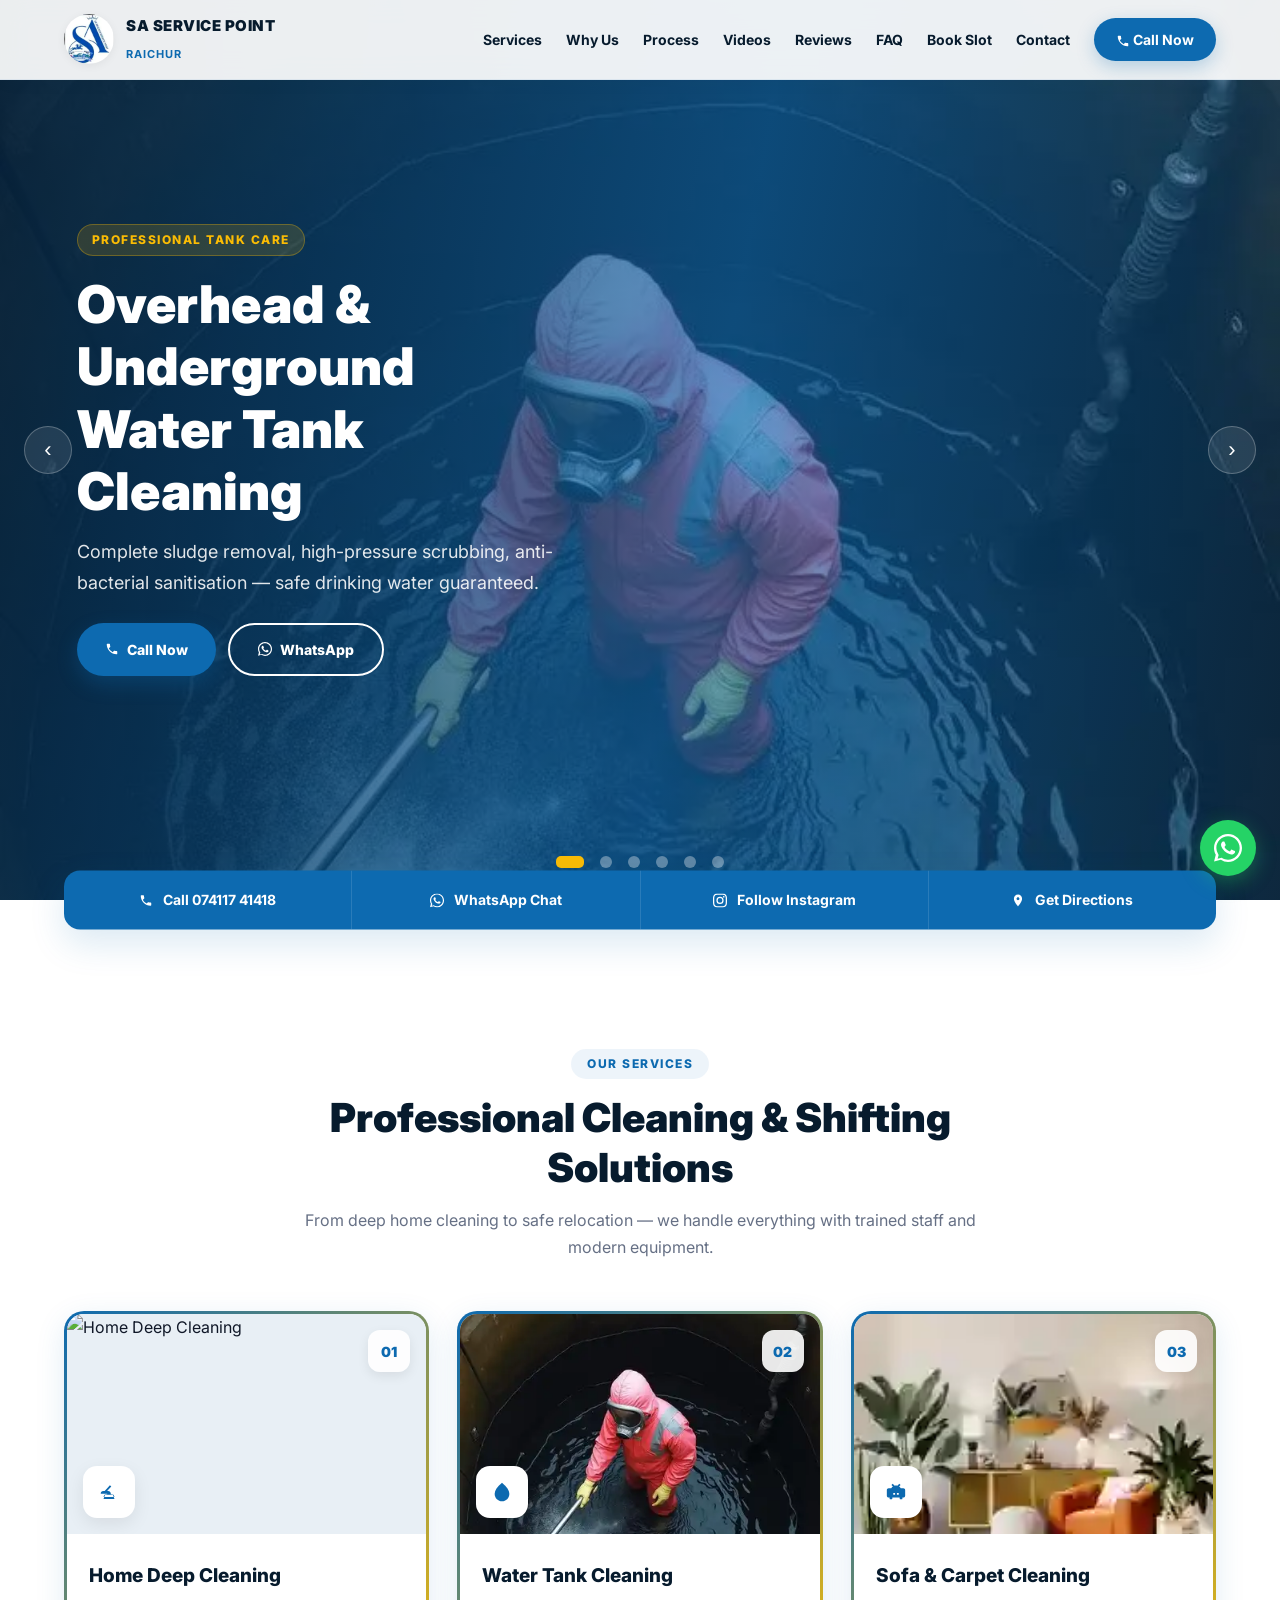
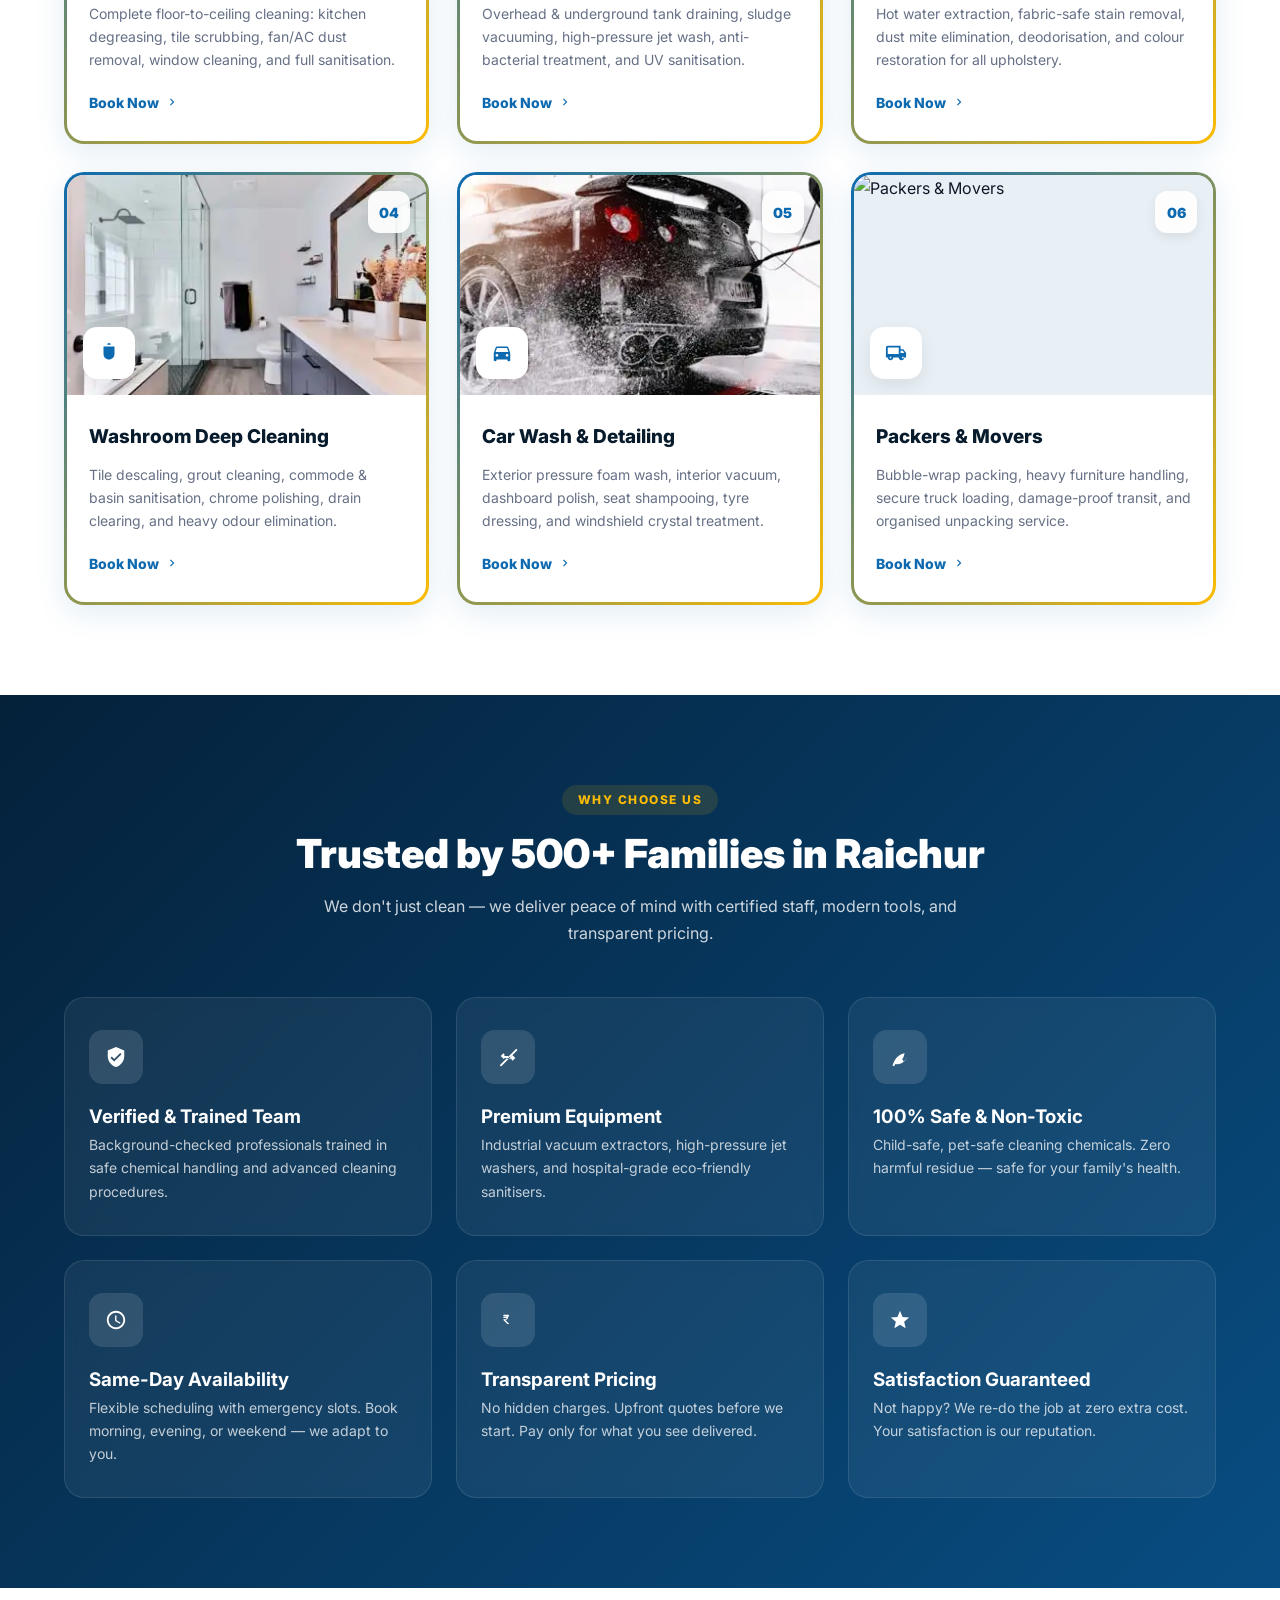
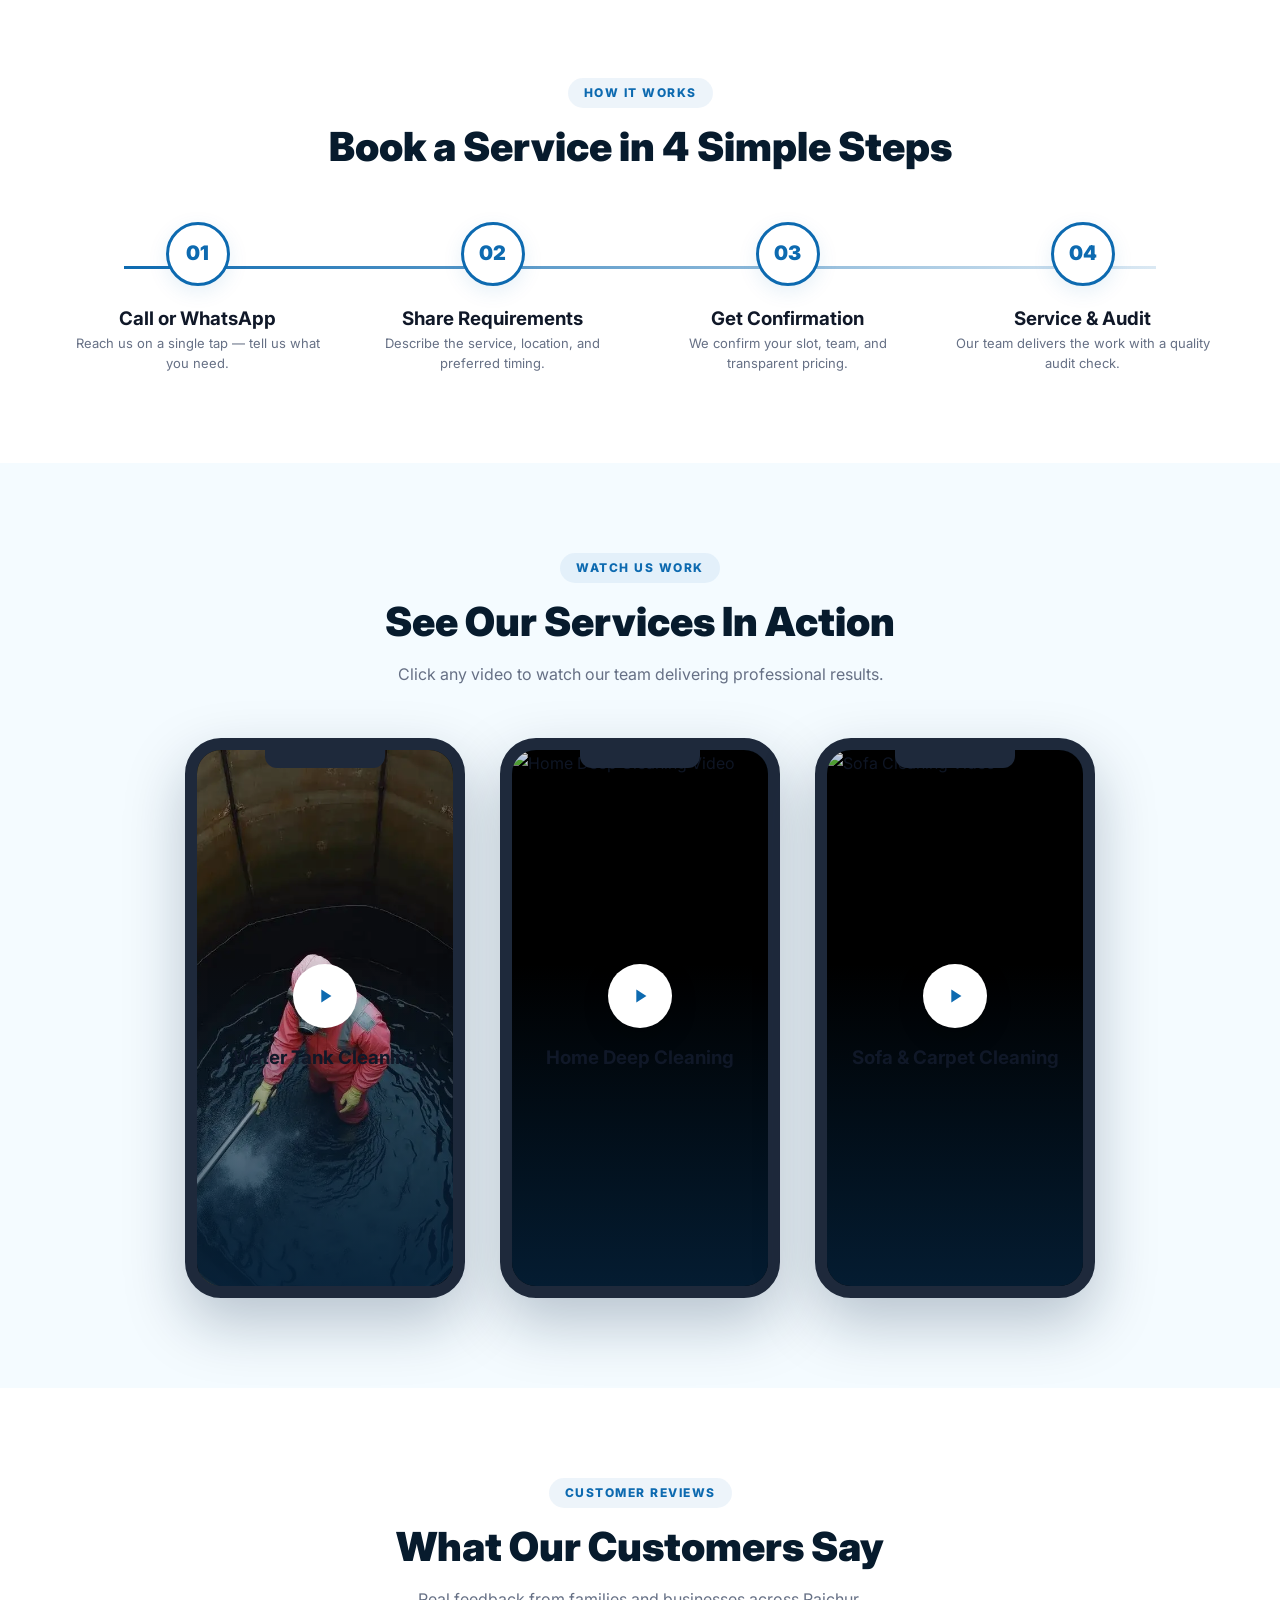
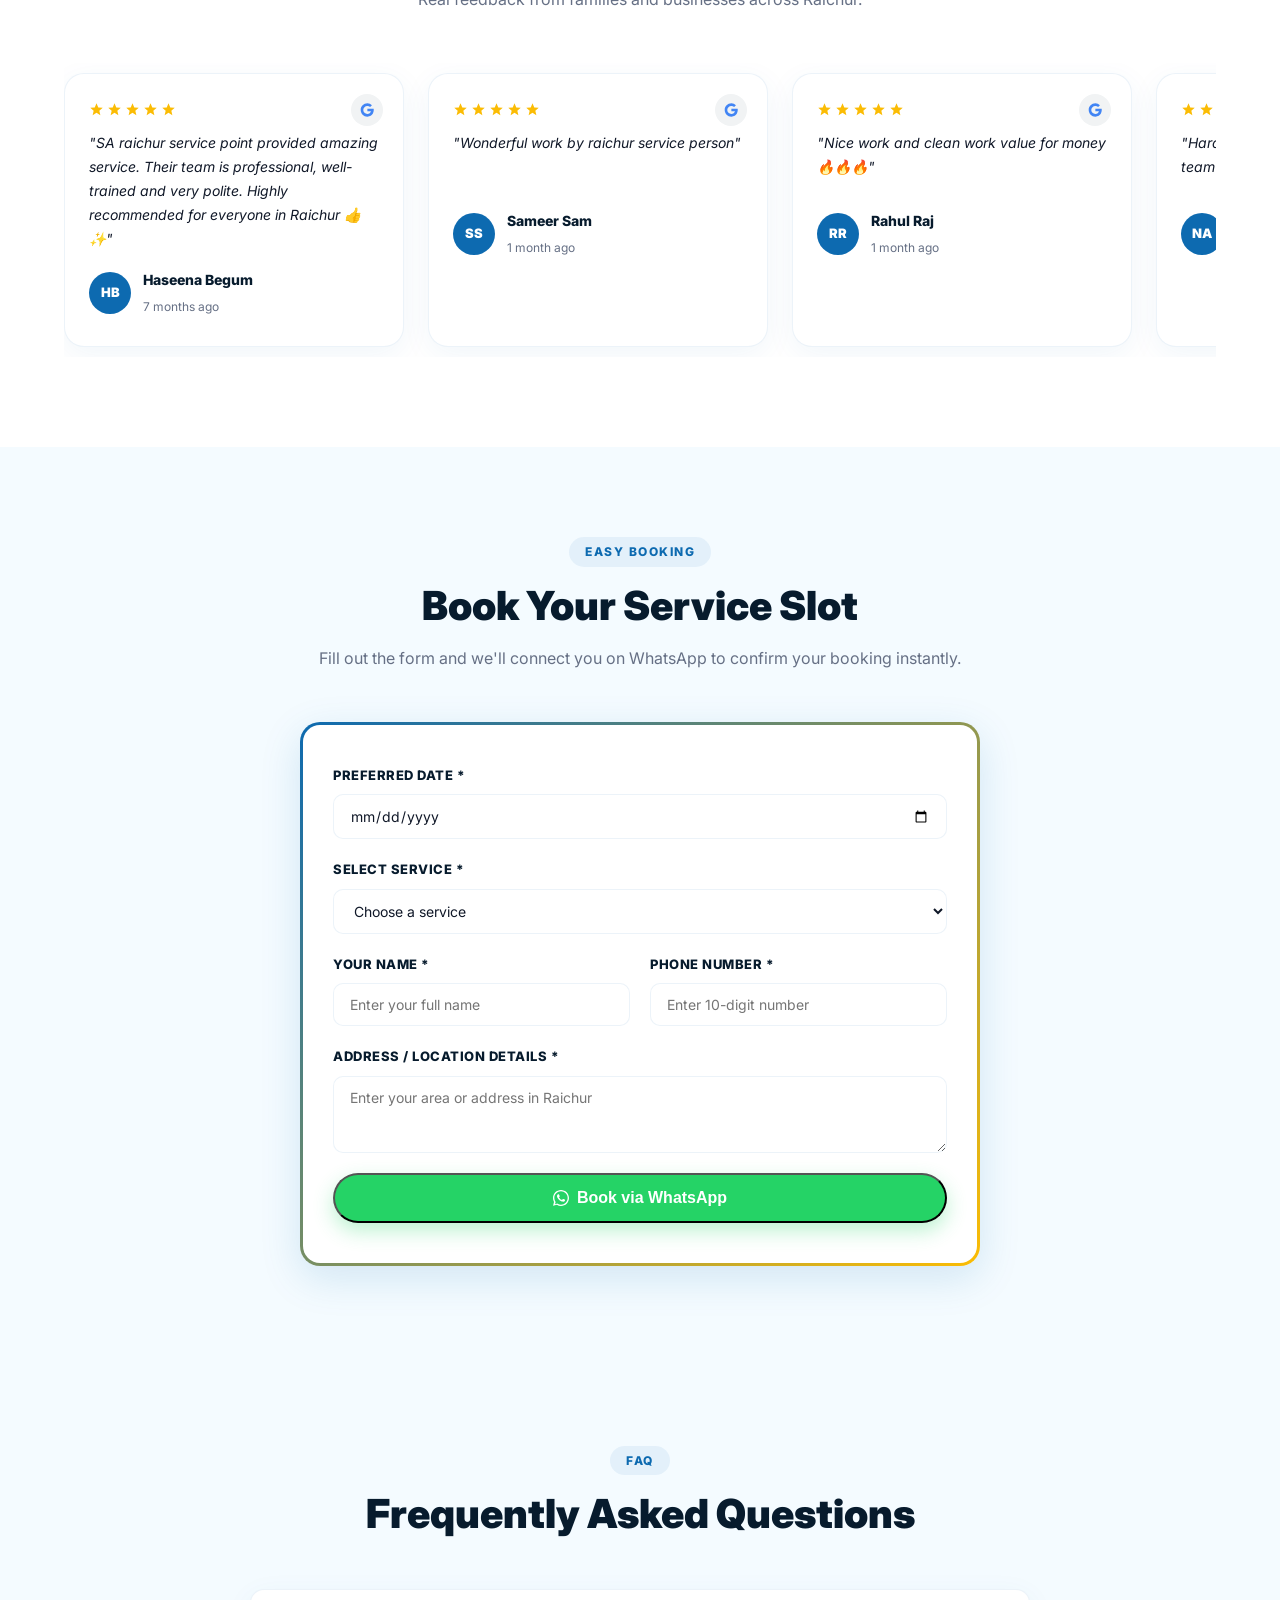
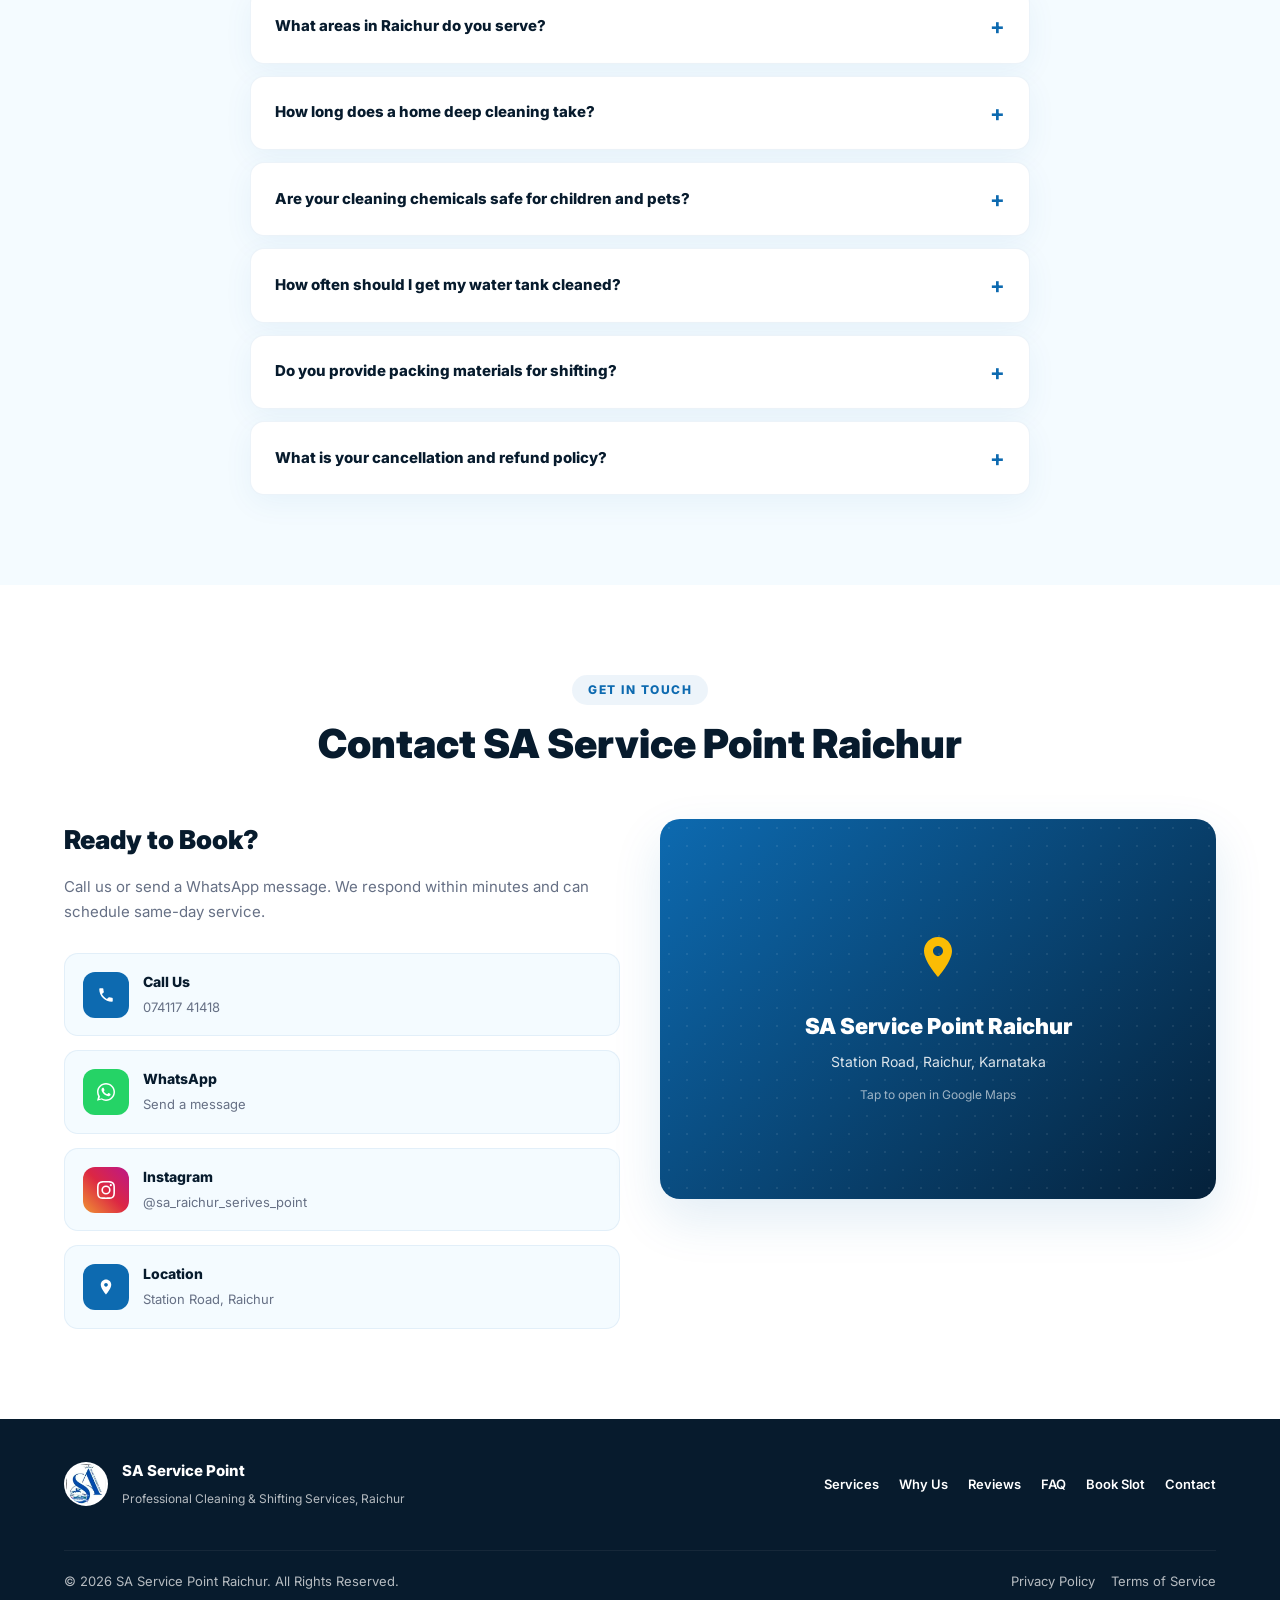
==== index.html @ 43534d82 "Loader: remove pulse animation, logo is now static dead-center with zero movement" ====
<!doctype html>
<html lang="en">
  <head>
    <meta charset="UTF-8" />
    <meta name="viewport" content="width=device-width, initial-scale=1.0" />
    <title>SA Service Point Raichur | Professional Cleaning & Home Services</title>
    <meta name="description" content="SA Service Point provides professional home deep cleaning, water tank cleaning, sofa and carpet cleaning, washroom cleaning, car wash, and shifting services in Raichur." />
    <meta name="keywords" content="SA Service Point Raichur, cleaning services Raichur, home deep cleaning, water tank cleaning, sofa cleaning, washroom cleaning, packers movers Raichur" />
    <meta name="theme-color" content="#0b2a55" />
    <meta property="og:title" content="SA Service Point Raichur" />
    <meta property="og:description" content="One call, every solution. Professional cleaning, care, comfort, and shifting services in Raichur." />
    <meta property="og:type" content="website" />

    <link rel="preload" href="logo.webp" as="image" fetchpriority="high">
    <link rel="preload" href="overhead-tank.webp" as="image" fetchpriority="high">
    <link rel="preload" href="https://images.unsplash.com/photo-1581578731548-c64695cc6952?auto=format&fit=crop&w=600&q=30" as="image" fetchpriority="high">
    <link rel="preload" href="https://images.unsplash.com/photo-1581578731548-c64695cc6952?auto=format&fit=crop&w=450&q=35" as="image" fetchpriority="high">
    <link rel="preload" href="https://images.unsplash.com/photo-1600518464441-9154a4dea21b?auto=format&fit=crop&w=426&q=35" as="image" fetchpriority="high">

    <!-- Fonts (Asynchronously Loaded, Font Awesome replaced with inline SVGs) -->
    <link rel="preconnect" href="https://fonts.googleapis.com">
    <link rel="preconnect" href="https://fonts.gstatic.com" crossorigin>
    <link rel="stylesheet" href="https://fonts.googleapis.com/css2?family=Inter:wght@400;500;600;700;800;900&display=optional" media="print" onload="this.media='all'">
    <noscript><link rel="stylesheet" href="https://fonts.googleapis.com/css2?family=Inter:wght@400;500;600;700;800;900&display=optional"></noscript>
    <!-- Inline SVG icon helper styles -->
    <style>.svg-icon{display:inline-block;vertical-align:middle;width:1em;height:1em;fill:currentColor;flex-shrink:0}</style>

    <!-- Critical CSS (Inlined to prevent Render-Blocking) -->
    <style>
      :root{--primary:#0d6ab0;--primary-dark:#084d82;--accent:#fbbc04;--navy:#05213a;--slate:#071b2d;--text:#101828;--muted:#667085;--light:#f4fbff;--white:#fff;--border:rgba(13,106,176,.08);--shadow:0 8px 30px rgba(13,106,176,.06);--radius:20px;--ease:background-color .25s ease,opacity .25s ease,transform .25s ease}
      *{box-sizing:border-box;margin:0;padding:0}
      html{scroll-behavior:smooth;overflow-x:hidden}
      body{font-family:'Inter',system-ui,sans-serif;color:var(--text);background:var(--white);line-height:1.65}
      .loader{position:fixed;inset:0;z-index:9999;display:flex;align-items:center;justify-content:center;background:var(--navy);transition:opacity .4s ease;pointer-events:auto;contain:layout size style}
      .loader.hide{opacity:0;pointer-events:none}
      .loader-inner{text-align:center;width:240px;height:190px;contain:layout style}
      .loader-logo{width:110px;height:110px;border-radius:50%;object-fit:cover;margin:0 auto 20px;background:var(--white);padding:6px;box-shadow:0 0 50px rgba(13,106,176,.5)}
      .loader-bar{width:100%;height:4px;background:rgba(255,255,255,.12);border-radius:10px;overflow:hidden;margin-bottom:16px}
      .loader-fill{height:100%;width:100%;background:linear-gradient(90deg,var(--accent),#ffd740);border-radius:inherit;transform-origin:center;transform:scaleX(0);animation:fillBar 2.5s cubic-bezier(.1,.9,.21,1) .1s forwards}
      .loader-text{color:var(--white);font-size:12px;font-weight:800;letter-spacing:3px;text-transform:uppercase;opacity:0.85;margin-bottom:16px}
      @keyframes fillBar{to{transform:scaleX(1)}}
      .header{position:fixed;top:0;left:0;right:0;z-index:1000;display:flex;align-items:center;justify-content:space-between;height:80px;padding:0 clamp(20px,5vw,80px);background:rgba(255,255,255,.92);backdrop-filter:blur(14px);border-bottom:1px solid var(--border)}
      .hero{position:relative;height:100vh;min-height:550px;overflow:hidden;background:var(--navy);contain:layout size style}
      .hero-slides{position:relative;width:100%;height:100%;contain:layout size style}
      .slide{position:absolute;inset:0;width:100%;height:100%;background-size:cover;background-position:center;display:flex;align-items:center;contain:layout size style}
      .quick-bar{display:flex;background:var(--primary);margin:0 clamp(20px,5vw,80px);border-radius:16px;overflow:hidden;box-shadow:0 14px 35px rgba(13,106,176,.15);transform:translateY(-50%);position:relative;z-index:10}
      @media(max-width:900px){
        .hero{height:80vh;min-height:450px}
        .quick-bar{display:grid;grid-template-columns:1fr 1fr;transform:none;margin:0 16px 20px;border-radius:14px;gap:1px;background:rgba(255,255,255,.15)}
      }
    </style>

    <link rel="preload" href="styles.css" as="style">
    <link rel="stylesheet" href="styles.css" media="print" onload="this.media='all'">
    <noscript><link rel="stylesheet" href="styles.css"></noscript>

    <script type="application/ld+json">
      {
        "@context": "https://schema.org",
        "@type": "LocalBusiness",
        "name": "SA Service Point",
        "description": "Professional cleaning and home services in Raichur.",
        "telephone": "+917411741418",
        "areaServed": "Raichur",
        "sameAs": ["https://www.instagram.com/sa_raichur_serives_point"]
      }
    </script>
  </head>
  <body>

    <!-- Loader -->
    <div class="loader" id="loader">
      <div class="loader-inner">
        <img src="logo.webp" alt="SA Service Point" class="loader-logo" width="100" height="100">
        <div class="loader-bar"><div class="loader-fill"></div></div>
        <p class="loader-text">SA SERVICE POINT</p>
      </div>
      <script>
        setTimeout(function() {
          var loader = document.getElementById("loader");
          if (loader && !loader.classList.contains("hide")) {
            loader.classList.add("hide");
            loader.addEventListener("transitionend", function() {
              loader.style.display = "none";
            }, { once: true });
          }
        }, 2500);
      </script>
    </div>

    <!-- Header -->
    <header class="header" id="top">
      <a class="brand" href="#top">
        <img src="logo.webp" alt="SA Service Point Logo" class="brand-logo" width="50" height="50">
        <div class="brand-text">
          <strong>SA SERVICE POINT</strong>
          <small>Raichur</small>
        </div>
      </a>
      <button class="hamburger" id="menuBtn" aria-label="Menu">
        <span></span><span></span><span></span>
      </button>
      <nav class="nav" id="nav">
        <a href="#services">Services</a>
        <a href="#why-us">Why Us</a>
        <a href="#process">Process</a>
        <a href="#videos">Videos</a>
        <a href="#testimonials">Reviews</a>
        <a href="#faq">FAQ</a>
        <a href="#booking">Book Slot</a>
        <a href="#contact">Contact</a>
        <a href="tel:+917411741418" class="nav-cta"><svg class="svg-icon" viewBox="0 0 24 24"><path d="M6.6 10.8c1.4 2.8 3.8 5.1 6.6 6.6l2.2-2.2c.3-.3.7-.4 1-.2 1.1.4 2.3.6 3.6.6.6 0 1 .4 1 1V20c0 .6-.4 1-1 1-9.4 0-17-7.6-17-17 0-.6.4-1 1-1h3.5c.6 0 1 .4 1 1 0 1.3.2 2.5.6 3.6.1.3 0 .7-.2 1L6.6 10.8z"/></svg> Call Now</a>
      </nav>
    </header>

    <main>

      <!-- Hero Carousel -->
      <section class="hero" id="home">
        <div class="hero-slides">
          <div class="slide active" style="background-image:url('overhead-tank.webp')" fetchpriority="high">
            <div class="slide-overlay"></div>
            <div class="slide-content">
              <span class="slide-tag">Professional Tank Care</span>
              <h1>Overhead & Underground Water Tank Cleaning</h1>
              <p>Complete sludge removal, high-pressure scrubbing, anti-bacterial sanitisation — safe drinking water guaranteed.</p>
              <div class="slide-btns">
                <a href="tel:+917411741418" class="btn btn-primary"><svg class="svg-icon" viewBox="0 0 24 24"><path d="M6.6 10.8c1.4 2.8 3.8 5.1 6.6 6.6l2.2-2.2c.3-.3.7-.4 1-.2 1.1.4 2.3.6 3.6.6.6 0 1 .4 1 1V20c0 .6-.4 1-1 1-9.4 0-17-7.6-17-17 0-.6.4-1 1-1h3.5c.6 0 1 .4 1 1 0 1.3.2 2.5.6 3.6.1.3 0 .7-.2 1L6.6 10.8z"/></svg> Call Now</a>
                <a href="https://wa.me/917411741418" class="btn btn-outline" target="_blank"><svg class="svg-icon" viewBox="0 0 24 24"><path d="M17.472 14.382c-.297-.149-1.758-.867-2.03-.967-.273-.099-.471-.148-.67.15-.197.297-.767.966-.94 1.164-.173.199-.347.223-.644.075-.297-.15-1.255-.463-2.39-1.475-.883-.788-1.48-1.761-1.653-2.059-.173-.297-.018-.458.13-.606.134-.133.298-.347.446-.52.149-.174.198-.298.298-.497.099-.198.05-.371-.025-.52-.075-.149-.669-1.612-.916-2.207-.242-.579-.487-.5-.669-.51-.173-.008-.371-.01-.57-.01-.198 0-.52.074-.792.372-.272.297-1.04 1.016-1.04 2.479 0 1.462 1.065 2.875 1.213 3.074.149.198 2.096 3.2 5.077 4.487.709.306 1.262.489 1.694.625.712.227 1.36.195 1.871.118.571-.085 1.758-.719 2.006-1.413.248-.694.248-1.289.173-1.413-.074-.124-.272-.198-.57-.347z"/><path d="M12 0C5.373 0 0 5.373 0 12c0 2.123.554 4.118 1.528 5.845L.057 23.5l5.808-1.449A11.953 11.953 0 0012 24c6.627 0 12-5.373 12-12S18.627 0 12 0zm0 22c-1.854 0-3.594-.5-5.09-1.374l-.364-.217-3.448.86.875-3.36-.237-.386A9.953 9.953 0 012 12C2 6.477 6.477 2 12 2s10 4.477 10 10-4.477 10-10 10z"/></svg> WhatsApp</a>
              </div>
            </div>
          </div>
          <div class="slide" style="background-image:url('https://images.unsplash.com/photo-1581578731548-c64695cc6952?auto=format&fit=crop&w=600&q=30')">
            <div class="slide-overlay"></div>
            <div class="slide-content">
              <span class="slide-tag">Spotless Living</span>
              <h1>Complete Home Deep Cleaning Service</h1>
              <p>Kitchen, bathroom, bedroom — every corner scrubbed, sanitised and refreshed by trained professionals.</p>
              <div class="slide-btns">
                <a href="tel:+917411741418" class="btn btn-primary"><svg class="svg-icon" viewBox="0 0 24 24"><path d="M6.6 10.8c1.4 2.8 3.8 5.1 6.6 6.6l2.2-2.2c.3-.3.7-.4 1-.2 1.1.4 2.3.6 3.6.6.6 0 1 .4 1 1V20c0 .6-.4 1-1 1-9.4 0-17-7.6-17-17 0-.6.4-1 1-1h3.5c.6 0 1 .4 1 1 0 1.3.2 2.5.6 3.6.1.3 0 .7-.2 1L6.6 10.8z"/></svg> Call Now</a>
                <a href="#services" class="btn btn-outline">View Services</a>
              </div>
            </div>
          </div>
          <div class="slide" style="background-image:url('https://images.unsplash.com/photo-1618220179428-22790b461013?auto=format&fit=crop&w=600&q=30')">
            <div class="slide-overlay"></div>
            <div class="slide-content">
              <span class="slide-tag">Fabric Restoration</span>
              <h1>Sofa, Carpet & Upholstery Cleaning</h1>
              <p>Advanced vacuum extraction removes stains, dust mites and allergens — restore freshness to your furniture.</p>
              <div class="slide-btns">
                <a href="tel:+917411741418" class="btn btn-primary"><svg class="svg-icon" viewBox="0 0 24 24"><path d="M6.6 10.8c1.4 2.8 3.8 5.1 6.6 6.6l2.2-2.2c.3-.3.7-.4 1-.2 1.1.4 2.3.6 3.6.6.6 0 1 .4 1 1V20c0 .6-.4 1-1 1-9.4 0-17-7.6-17-17 0-.6.4-1 1-1h3.5c.6 0 1 .4 1 1 0 1.3.2 2.5.6 3.6.1.3 0 .7-.2 1L6.6 10.8z"/></svg> Call Now</a>
                <a href="#services" class="btn btn-outline">Our Services</a>
              </div>
            </div>
          </div>
          <div class="slide" style="background-image:url('https://images.unsplash.com/photo-1600518464441-9154a4dea21b?auto=format&fit=crop&w=600&q=30')">
            <div class="slide-overlay"></div>
            <div class="slide-content">
              <span class="slide-tag">Hassle-Free Relocation</span>
              <h1>Packers & Movers — Safe Home Shifting</h1>
              <p>Professional packing, secure loading, careful transport and organised unpacking at your new address.</p>
              <div class="slide-btns">
                <a href="tel:+917411741418" class="btn btn-primary"><svg class="svg-icon" viewBox="0 0 24 24"><path d="M6.6 10.8c1.4 2.8 3.8 5.1 6.6 6.6l2.2-2.2c.3-.3.7-.4 1-.2 1.1.4 2.3.6 3.6.6.6 0 1 .4 1 1V20c0 .6-.4 1-1 1-9.4 0-17-7.6-17-17 0-.6.4-1 1-1h3.5c.6 0 1 .4 1 1 0 1.3.2 2.5.6 3.6.1.3 0 .7-.2 1L6.6 10.8z"/></svg> Get Quote</a>
                <a href="https://wa.me/917411741418" class="btn btn-outline" target="_blank"><svg class="svg-icon" viewBox="0 0 24 24"><path d="M17.472 14.382c-.297-.149-1.758-.867-2.03-.967-.273-.099-.471-.148-.67.15-.197.297-.767.966-.94 1.164-.173.199-.347.223-.644.075-.297-.15-1.255-.463-2.39-1.475-.883-.788-1.48-1.761-1.653-2.059-.173-.297-.018-.458.13-.606.134-.133.298-.347.446-.52.149-.174.198-.298.298-.497.099-.198.05-.371-.025-.52-.075-.149-.669-1.612-.916-2.207-.242-.579-.487-.5-.669-.51-.173-.008-.371-.01-.57-.01-.198 0-.52.074-.792.372-.272.297-1.04 1.016-1.04 2.479 0 1.462 1.065 2.875 1.213 3.074.149.198 2.096 3.2 5.077 4.487.709.306 1.262.489 1.694.625.712.227 1.36.195 1.871.118.571-.085 1.758-.719 2.006-1.413.248-.694.248-1.289.173-1.413-.074-.124-.272-.198-.57-.347z"/><path d="M12 0C5.373 0 0 5.373 0 12c0 2.123.554 4.118 1.528 5.845L.057 23.5l5.808-1.449A11.953 11.953 0 0012 24c6.627 0 12-5.373 12-12S18.627 0 12 0zm0 22c-1.854 0-3.594-.5-5.09-1.374l-.364-.217-3.448.86.875-3.36-.237-.386A9.953 9.953 0 012 12C2 6.477 6.477 2 12 2s10 4.477 10 10-4.477 10-10 10z"/></svg> WhatsApp</a>
              </div>
            </div>
          </div>
          <div class="slide" style="background-image:url('https://images.unsplash.com/photo-1584622650111-993a426fbf0a?auto=format&fit=crop&w=600&q=30')">
            <div class="slide-overlay"></div>
            <div class="slide-content">
              <span class="slide-tag">Sparkling Restrooms</span>
              <h1>Washroom Deep Cleaning & Sanitisation</h1>
              <p>Acid descaling, floor scrubbing, germ disinfection, and complete chrome stain removal for hygienic bathrooms.</p>
              <div class="slide-btns">
                <a href="tel:+917411741418" class="btn btn-primary"><svg class="svg-icon" viewBox="0 0 24 24"><path d="M6.6 10.8c1.4 2.8 3.8 5.1 6.6 6.6l2.2-2.2c.3-.3.7-.4 1-.2 1.1.4 2.3.6 3.6.6.6 0 1 .4 1 1V20c0 .6-.4 1-1 1-9.4 0-17-7.6-17-17 0-.6.4-1 1-1h3.5c.6 0 1 .4 1 1 0 1.3.2 2.5.6 3.6.1.3 0 .7-.2 1L6.6 10.8z"/></svg> Call Now</a>
                <a href="#services" class="btn btn-outline">Our Services</a>
              </div>
            </div>
          </div>
          <div class="slide" style="background-image:url('https://images.unsplash.com/photo-1520340356584-f9917d1eea6f?auto=format&fit=crop&w=600&q=30')">
            <div class="slide-overlay"></div>
            <div class="slide-content">
              <span class="slide-tag">Eco-Friendly Detailing</span>
              <h1>Premium Car Wash & Detailing Services</h1>
              <p>Restore showroom shine with our high-pressure foaming wash, interior vacuuming, and console polishing.</p>
              <div class="slide-btns">
                <a href="tel:+917411741418" class="btn btn-primary"><svg class="svg-icon" viewBox="0 0 24 24"><path d="M6.6 10.8c1.4 2.8 3.8 5.1 6.6 6.6l2.2-2.2c.3-.3.7-.4 1-.2 1.1.4 2.3.6 3.6.6.6 0 1 .4 1 1V20c0 .6-.4 1-1 1-9.4 0-17-7.6-17-17 0-.6.4-1 1-1h3.5c.6 0 1 .4 1 1 0 1.3.2 2.5.6 3.6.1.3 0 .7-.2 1L6.6 10.8z"/></svg> Call Now</a>
                <a href="#booking" class="btn btn-outline">Book Slot</a>
              </div>
            </div>
          </div>
        </div>
        <button class="hero-arrow prev" id="heroPrev" aria-label="Previous">&#8249;</button>
        <button class="hero-arrow next" id="heroNext" aria-label="Next">&#8250;</button>
        <div class="hero-dots" id="heroDots">
          <button class="dot active" data-i="0" aria-label="Go to slide 1"></button>
          <button class="dot" data-i="1" aria-label="Go to slide 2"></button>
          <button class="dot" data-i="2" aria-label="Go to slide 3"></button>
          <button class="dot" data-i="3" aria-label="Go to slide 4"></button>
          <button class="dot" data-i="4" aria-label="Go to slide 5"></button>
          <button class="dot" data-i="5" aria-label="Go to slide 6"></button>
        </div>
      </section>

      <!-- Quick Contact -->
      <section class="quick-bar">
        <a href="tel:+917411741418"><svg class="svg-icon" viewBox="0 0 24 24"><path d="M6.6 10.8c1.4 2.8 3.8 5.1 6.6 6.6l2.2-2.2c.3-.3.7-.4 1-.2 1.1.4 2.3.6 3.6.6.6 0 1 .4 1 1V20c0 .6-.4 1-1 1-9.4 0-17-7.6-17-17 0-.6.4-1 1-1h3.5c.6 0 1 .4 1 1 0 1.3.2 2.5.6 3.6.1.3 0 .7-.2 1L6.6 10.8z"/></svg> Call 074117 41418</a>
        <a href="https://wa.me/917411741418" target="_blank"><svg class="svg-icon" viewBox="0 0 24 24"><path d="M17.472 14.382c-.297-.149-1.758-.867-2.03-.967-.273-.099-.471-.148-.67.15-.197.297-.767.966-.94 1.164-.173.199-.347.223-.644.075-.297-.15-1.255-.463-2.39-1.475-.883-.788-1.48-1.761-1.653-2.059-.173-.297-.018-.458.13-.606.134-.133.298-.347.446-.52.149-.174.198-.298.298-.497.099-.198.05-.371-.025-.52-.075-.149-.669-1.612-.916-2.207-.242-.579-.487-.5-.669-.51-.173-.008-.371-.01-.57-.01-.198 0-.52.074-.792.372-.272.297-1.04 1.016-1.04 2.479 0 1.462 1.065 2.875 1.213 3.074.149.198 2.096 3.2 5.077 4.487.709.306 1.262.489 1.694.625.712.227 1.36.195 1.871.118.571-.085 1.758-.719 2.006-1.413.248-.694.248-1.289.173-1.413-.074-.124-.272-.198-.57-.347z"/><path d="M12 0C5.373 0 0 5.373 0 12c0 2.123.554 4.118 1.528 5.845L.057 23.5l5.808-1.449A11.953 11.953 0 0012 24c6.627 0 12-5.373 12-12S18.627 0 12 0zm0 22c-1.854 0-3.594-.5-5.09-1.374l-.364-.217-3.448.86.875-3.36-.237-.386A9.953 9.953 0 012 12C2 6.477 6.477 2 12 2s10 4.477 10 10-4.477 10-10 10z"/></svg> WhatsApp Chat</a>
        <a href="https://www.instagram.com/sa_raichur_serives_point" target="_blank"><svg class="svg-icon" viewBox="0 0 24 24"><path d="M12 2.163c3.204 0 3.584.012 4.85.07 3.252.148 4.771 1.691 4.919 4.919.058 1.265.069 1.645.069 4.849 0 3.205-.012 3.584-.069 4.849-.149 3.225-1.664 4.771-4.919 4.919-1.266.058-1.644.07-4.85.07-3.204 0-3.584-.012-4.849-.07-3.26-.149-4.771-1.699-4.919-4.92-.058-1.265-.07-1.644-.07-4.849 0-3.204.013-3.583.07-4.849.149-3.227 1.664-4.771 4.919-4.919 1.266-.057 1.645-.069 4.849-.069zM12 0C8.741 0 8.333.014 7.053.072 2.695.272.273 2.69.073 7.052.014 8.333 0 8.741 0 12c0 3.259.014 3.668.072 4.948.2 4.358 2.618 6.78 6.98 6.98C8.333 23.986 8.741 24 12 24c3.259 0 3.668-.014 4.948-.072 4.354-.2 6.782-2.618 6.979-6.98.059-1.28.073-1.689.073-4.948 0-3.259-.014-3.667-.072-4.947-.196-4.354-2.617-6.78-6.979-6.98C15.668.014 15.259 0 12 0zm0 5.838a6.162 6.162 0 100 12.324 6.162 6.162 0 000-12.324zM12 16a4 4 0 110-8 4 4 0 010 8zm6.406-11.845a1.44 1.44 0 100 2.881 1.44 1.44 0 000-2.881z"/></svg> Follow Instagram</a>
        <a href="https://maps.app.goo.gl/rbi47Zscqb2SLGMw5" target="_blank"><svg class="svg-icon" viewBox="0 0 24 24"><path d="M12 2C8.13 2 5 5.13 5 9c0 5.25 7 13 7 13s7-7.75 7-13c0-3.87-3.13-7-7-7zm0 9.5c-1.38 0-2.5-1.12-2.5-2.5s1.12-2.5 2.5-2.5 2.5 1.12 2.5 2.5-1.12 2.5-2.5 2.5z"/></svg> Get Directions</a>
      </section>

      <!-- Services -->
      <section class="section" id="services">
        <div class="section-head">
          <span class="badge">Our Services</span>
          <h2>Professional Cleaning & Shifting Solutions</h2>
          <p>From deep home cleaning to safe relocation — we handle everything with trained staff and modern equipment.</p>
        </div>
        <div class="services-grid">
          <article class="svc-card anim-up">
            <div class="svc-card-inner">
              <div class="svc-img">
                <img src="https://images.unsplash.com/photo-1581578731548-c64695cc6952?auto=format&fit=crop&w=450&q=35" 
                     srcset="https://images.unsplash.com/photo-1581578731548-c64695cc6952?auto=format&fit=crop&w=450&q=35 450w, https://images.unsplash.com/photo-1581578731548-c64695cc6952?auto=format&fit=crop&w=600&q=30 800w" 
                     sizes="(max-width: 600px) 100vw, 450px" 
                     alt="Home Deep Cleaning" fetchpriority="high" width="450" height="300">
                <div class="svc-num">01</div>
                <div class="svc-icon"><svg class="svg-icon" viewBox="0 0 24 24"><path d="M3 13.5C3 12.1 4.1 11 5.5 11h1.8L13 4.5l1.5 1.5-4.6 5H11c1.7 0 3 1.3 3 3v.5h2l2 5H6l2-5h2v-.5H3v-1zm4 1.5l-1 2.5h12l-1-2.5H7z"/></svg></div>
              </div>
              <div class="svc-body">
                <h3>Home Deep Cleaning</h3>
                <p>Complete floor-to-ceiling cleaning: kitchen degreasing, tile scrubbing, fan/AC dust removal, window cleaning, and full sanitisation.</p>
                <a href="#booking" class="svc-link">Book Now <svg class="svg-icon" viewBox="0 0 24 24"><path d="M8.59 16.59L13.17 12 8.59 7.41 10 6l6 6-6 6z"/></svg></a>
              </div>
            </div>
          </article>
          <article class="svc-card anim-up">
            <div class="svc-card-inner">
              <div class="svc-img">
                <img src="overhead-tank-card.webp" alt="Water Tank Cleaning" loading="lazy" width="450" height="300">
                <div class="svc-num">02</div>
                <div class="svc-icon"><svg class="svg-icon" viewBox="0 0 24 24"><path d="M12 2c-5.33 4.55-8 8.48-8 11.8 0 4.98 3.8 8.2 8 8.2s8-3.22 8-8.2c0-3.32-2.67-7.25-8-11.8z"/></svg></div>
              </div>
              <div class="svc-body">
                <h3>Water Tank Cleaning</h3>
                <p>Overhead & underground tank draining, sludge vacuuming, high-pressure jet wash, anti-bacterial treatment, and UV sanitisation.</p>
                <a href="#booking" class="svc-link">Book Now <svg class="svg-icon" viewBox="0 0 24 24"><path d="M8.59 16.59L13.17 12 8.59 7.41 10 6l6 6-6 6z"/></svg></a>
              </div>
            </div>
          </article>
          <article class="svc-card anim-up">
            <div class="svc-card-inner">
              <div class="svc-img">
                <img src="sofa-cleaning.webp" alt="Sofa & Carpet Cleaning" loading="lazy" width="391" height="260">
                <div class="svc-num">03</div>
                <div class="svc-icon"><svg class="svg-icon" viewBox="0 0 24 24"><path d="M20 8h-2.81c-.45-.78-1.07-1.45-1.82-1.96L17 4.41 15.59 3l-2.17 2.17C13 5.06 12.51 5 12 5s-1 .06-1.41.17L8.41 3 7 4.41l1.62 1.63C7.88 6.55 7.26 7.22 6.81 8H4c-1.1 0-2 .9-2 2v6c0 1.1.9 2 2 2h1v1c0 .55.45 1 1 1h1c.55 0 1-.45 1-1v-1h8v1c0 .55.45 1 1 1h1c.55 0 1-.45 1-1v-1h1c1.1 0 2-.9 2-2v-6c0-1.1-.9-2-2-2zm-9 7H9v-2h2v2zm4 0h-2v-2h2v2z"/></svg></div>
              </div>
              <div class="svc-body">
                <h3>Sofa & Carpet Cleaning</h3>
                <p>Hot water extraction, fabric-safe stain removal, dust mite elimination, deodorisation, and colour restoration for all upholstery.</p>
                <a href="#booking" class="svc-link">Book Now <svg class="svg-icon" viewBox="0 0 24 24"><path d="M8.59 16.59L13.17 12 8.59 7.41 10 6l6 6-6 6z"/></svg></a>
              </div>
            </div>
          </article>
          <article class="svc-card anim-up">
            <div class="svc-card-inner">
              <div class="svc-img">
                <img src="washroom-cleaning.webp" alt="Washroom Cleaning" loading="lazy" width="375" height="250">
                <div class="svc-num">04</div>
                <div class="svc-icon"><svg class="svg-icon" viewBox="0 0 24 24"><path d="M7 7h10v2H7V7zm0 4h10v2H7v-2zm0 4h7v2H7v-2zm10 0h-1l1-1v1zm-5-14c-1.1 0-2 .9-2 2h4c0-1.1-.9-2-2-2zm0 18c-3.31 0-6-2.69-6-6V5h12v8c0 3.31-2.69 6-6 6z"/></svg></div>
              </div>
              <div class="svc-body">
                <h3>Washroom Deep Cleaning</h3>
                <p>Tile descaling, grout cleaning, commode & basin sanitisation, chrome polishing, drain clearing, and heavy odour elimination.</p>
                <a href="#booking" class="svc-link">Book Now <svg class="svg-icon" viewBox="0 0 24 24"><path d="M8.59 16.59L13.17 12 8.59 7.41 10 6l6 6-6 6z"/></svg></a>
              </div>
            </div>
          </article>
          <article class="svc-card anim-up">
            <div class="svc-card-inner">
              <div class="svc-img">
                <img src="car-wash.webp" alt="Car Wash" loading="lazy" width="391" height="220">
                <div class="svc-num">05</div>
                <div class="svc-icon"><svg class="svg-icon" viewBox="0 0 24 24"><path d="M18.92 6.01C18.72 5.42 18.16 5 17.5 5h-11c-.66 0-1.21.42-1.42 1.01L3 12v8c0 .55.45 1 1 1h1c.55 0 1-.45 1-1v-1h12v1c0 .55.45 1 1 1h1c.55 0 1-.45 1-1v-8l-2.08-5.99zM6.5 16c-.83 0-1.5-.67-1.5-1.5S5.67 13 6.5 13s1.5.67 1.5 1.5S7.33 16 6.5 16zm11 0c-.83 0-1.5-.67-1.5-1.5s.67-1.5 1.5-1.5 1.5.67 1.5 1.5-.67 1.5-1.5 1.5zM5 11l1.5-4.5h11L19 11H5z"/></svg></div>
              </div>
              <div class="svc-body">
                <h3>Car Wash & Detailing</h3>
                <p>Exterior pressure foam wash, interior vacuum, dashboard polish, seat shampooing, tyre dressing, and windshield crystal treatment.</p>
                <a href="#booking" class="svc-link">Book Now <svg class="svg-icon" viewBox="0 0 24 24"><path d="M8.59 16.59L13.17 12 8.59 7.41 10 6l6 6-6 6z"/></svg></a>
              </div>
            </div>
          </article>
          <article class="svc-card anim-up">
            <div class="svc-card-inner">
              <div class="svc-img">
                <img src="https://images.unsplash.com/photo-1600518464441-9154a4dea21b?auto=format&fit=crop&w=426&q=35"
                     sizes="(max-width: 600px) 100vw, 426px"
                     alt="Packers & Movers" fetchpriority="high" width="426" height="280">
                <div class="svc-num">06</div>
                <div class="svc-icon"><svg class="svg-icon" viewBox="0 0 24 24"><path d="M20 8h-3V4H3c-1.1 0-2 .9-2 2v11h2c0 1.66 1.34 3 3 3s3-1.34 3-3h6c0 1.66 1.34 3 3 3s3-1.34 3-3h2v-5l-3-4zm-.5 1.5L21 12h-4V9.5h2.5zM6 18c-.55 0-1-.45-1-1s.45-1 1-1 1 .45 1 1-.45 1-1 1zm13.5 0c-.55 0-1-.45-1-1s.45-1 1-1 1 .45 1 1-.45 1-1 1zM3 13V6h12v7H3z"/></svg></div>
              </div>
              <div class="svc-body">
                <h3>Packers & Movers</h3>
                <p>Bubble-wrap packing, heavy furniture handling, secure truck loading, damage-proof transit, and organised unpacking service.</p>
                <a href="#booking" class="svc-link">Book Now <svg class="svg-icon" viewBox="0 0 24 24"><path d="M8.59 16.59L13.17 12 8.59 7.41 10 6l6 6-6 6z"/></svg></a>
              </div>
            </div>
          </article>
        </div>
      </section>

      <!-- Why Choose Us -->
      <section class="section dark-section" id="why-us">
        <div class="section-head light">
          <span class="badge gold">Why Choose Us</span>
          <h2>Trusted by 500+ Families in Raichur</h2>
          <p>We don't just clean — we deliver peace of mind with certified staff, modern tools, and transparent pricing.</p>
        </div>
        <div class="why-grid">
          <div class="why-card anim-up">
            <div class="why-icon-wrap"><svg class="svg-icon" viewBox="0 0 24 24"><path d="M12 1L3 5v6c0 5.55 3.84 10.74 9 12 5.16-1.26 9-6.45 9-12V5l-9-4zm-2 16l-4-4 1.41-1.41L10 14.17l6.59-6.59L18 9l-8 8z"/></svg></div>
            <h3>Verified & Trained Team</h3>
            <p>Background-checked professionals trained in safe chemical handling and advanced cleaning procedures.</p>
          </div>
          <div class="why-card anim-up">
            <div class="why-icon-wrap"><svg class="svg-icon" viewBox="0 0 24 24"><path d="M7 14l-3-3 3-3 1.41 1.41L7.83 11H13v2H7.83l.58.59zM21 3L3 21l1.41 1.41L22.42 4.41zM17 10l3 3-3 3-1.41-1.41.58-.59H11v-2h4.17l-.58-.59z"/></svg></div>
            <h3>Premium Equipment</h3>
            <p>Industrial vacuum extractors, high-pressure jet washers, and hospital-grade eco-friendly sanitisers.</p>
          </div>
          <div class="why-card anim-up">
            <div class="why-icon-wrap"><svg class="svg-icon" viewBox="0 0 24 24"><path d="M17 8C8 10 5.9 16.17 3.82 21.34L5.71 22l1-2.3A4.49 4.49 0 008 20c9 0 12-8 12-8-1 2-2.33 3.64-4 5l-1.5-2.5C16 13 17 8 17 8z"/></svg></div>
            <h3>100% Safe & Non-Toxic</h3>
            <p>Child-safe, pet-safe cleaning chemicals. Zero harmful residue — safe for your family's health.</p>
          </div>
          <div class="why-card anim-up">
            <div class="why-icon-wrap"><svg class="svg-icon" viewBox="0 0 24 24"><path d="M11.99 2C6.47 2 2 6.48 2 12s4.47 10 9.99 10C17.52 22 22 17.52 22 12S17.52 2 11.99 2zM12 20c-4.42 0-8-3.58-8-8s3.58-8 8-8 8 3.58 8 8-3.58 8-8 8zm.5-13H11v6l5.25 3.15.75-1.23-4.5-2.67z"/></svg></div>
            <h3>Same-Day Availability</h3>
            <p>Flexible scheduling with emergency slots. Book morning, evening, or weekend — we adapt to you.</p>
          </div>
          <div class="why-card anim-up">
            <div class="why-icon-wrap"><svg class="svg-icon" viewBox="0 0 24 24"><path d="M13.25 7c0-.41-.34-.75-.75-.75H7v1.5h2.9c.33 0 .62.2.74.5H7v1.5h3.64c-.32.83-1.12 1.46-2.14 1.46H7v.79l4.25 4.25h2.13l-4.25-4.25c1.73-.14 3.12-1.54 3.12-3.25z"/></svg></div>
            <h3>Transparent Pricing</h3>
            <p>No hidden charges. Upfront quotes before we start. Pay only for what you see delivered.</p>
          </div>
          <div class="why-card anim-up">
            <div class="why-icon-wrap"><svg class="svg-icon" viewBox="0 0 24 24"><path d="M12 17.27L18.18 21l-1.64-7.03L22 9.24l-7.19-.61L12 2 9.19 8.63 2 9.24l5.46 4.73L5.82 21z"/></svg></div>
            <h3>Satisfaction Guaranteed</h3>
            <p>Not happy? We re-do the job at zero extra cost. Your satisfaction is our reputation.</p>
          </div>
        </div>
      </section>

      <!-- Process -->
      <section class="section" id="process">
        <div class="section-head">
          <span class="badge">How It Works</span>
          <h2>Book a Service in 4 Simple Steps</h2>
        </div>
        <div class="process-track">
          <div class="process-line"></div>
          <div class="step anim-up">
            <div class="step-circle">01</div>
            <h3>Call or WhatsApp</h3>
            <p>Reach us on a single tap — tell us what you need.</p>
          </div>
          <div class="step anim-up">
            <div class="step-circle">02</div>
            <h3>Share Requirements</h3>
            <p>Describe the service, location, and preferred timing.</p>
          </div>
          <div class="step anim-up">
            <div class="step-circle">03</div>
            <h3>Get Confirmation</h3>
            <p>We confirm your slot, team, and transparent pricing.</p>
          </div>
          <div class="step anim-up">
            <div class="step-circle">04</div>
            <h3>Service & Audit</h3>
            <p>Our team delivers the work with a quality audit check.</p>
          </div>
        </div>
      </section>

      <!-- Video Showcase -->
      <section class="section bg-light" id="videos">
        <div class="section-head">
          <span class="badge">Watch Us Work</span>
          <h2>See Our Services In Action</h2>
          <p>Click any video to watch our team delivering professional results.</p>
        </div>
        <div class="video-grid">
          <!-- Smartphone Mockup 1 -->
          <div class="phone-mockup anim-up">
            <div class="phone-screen" onclick="playVideo(this,'https://www.instagram.com/reel/DanskqgzKYC/embed')">
              <img src="overhead-tank.webp" alt="Water Tank Cleaning Video" loading="lazy" width="240" height="480">
              <div class="video-overlay">
                <div class="play-circle"><svg class="svg-icon" viewBox="0 0 24 24"><path d="M8 5v14l11-7z"/></svg></div>
                <h3>Water Tank Cleaning</h3>
              </div>
            </div>
          </div>
          <!-- Smartphone Mockup 2 -->
          <div class="phone-mockup anim-up">
            <div class="phone-screen" onclick="playVideo(this,'https://www.instagram.com/reel/DW_-w0Nkxdz/embed')">
              <img src="https://images.unsplash.com/photo-1581578731548-c64695cc6952?auto=format&fit=crop&w=500&q=80" alt="Home Deep Cleaning Video" loading="lazy" width="240" height="480">
              <div class="video-overlay">
                <div class="play-circle"><svg class="svg-icon" viewBox="0 0 24 24"><path d="M8 5v14l11-7z"/></svg></div>
                <h3>Home Deep Cleaning</h3>
              </div>
            </div>
          </div>
          <!-- Smartphone Mockup 3 -->
          <div class="phone-mockup anim-up">
            <div class="phone-screen" onclick="playVideo(this,'https://www.instagram.com/reel/DaayksMToax/embed')">
              <img src="https://images.unsplash.com/photo-1618220179428-22790b461013?auto=format&fit=crop&w=500&q=80" alt="Sofa Cleaning Video" loading="lazy" width="240" height="480">
              <div class="video-overlay">
                <div class="play-circle"><svg class="svg-icon" viewBox="0 0 24 24"><path d="M8 5v14l11-7z"/></svg></div>
                <h3>Sofa & Carpet Cleaning</h3>
              </div>
            </div>
          </div>
        </div>
        <div class="video-indicators" id="videoIndicators"></div>
      </section>

      <!-- Testimonials -->
      <section class="section" id="testimonials">
        <div class="section-head">
          <span class="badge">Customer Reviews</span>
          <h2>What Our Customers Say</h2>
          <p>Real feedback from families and businesses across Raichur.</p>
        </div>
        <div class="review-carousel">
          <div class="review-track" id="reviewTrack">
            <!-- Card 1 -->
            <div class="review-card">
              <div class="review-google"><svg class="svg-icon" viewBox="0 0 24 24"><path d="M12.545 10.239v3.821h5.445c-.712 2.315-2.647 3.972-5.445 3.972a6.033 6.033 0 110-12.064 5.928 5.928 0 014.143 1.622l2.733-2.734A9.969 9.969 0 0012.545 2C7.021 2 2.543 6.477 2.543 12s4.478 10 10.002 10c8.396 0 10.249-7.85 9.426-11.748l-9.426-.013z" fill="#4285F4"/></svg></div>
              <div class="stars"><svg class="svg-icon" viewBox="0 0 24 24" style="color:#fbbc04"><path d="M12 17.27L18.18 21l-1.64-7.03L22 9.24l-7.19-.61L12 2 9.19 8.63 2 9.24l5.46 4.73L5.82 21z"/></svg><svg class="svg-icon" viewBox="0 0 24 24" style="color:#fbbc04"><path d="M12 17.27L18.18 21l-1.64-7.03L22 9.24l-7.19-.61L12 2 9.19 8.63 2 9.24l5.46 4.73L5.82 21z"/></svg><svg class="svg-icon" viewBox="0 0 24 24" style="color:#fbbc04"><path d="M12 17.27L18.18 21l-1.64-7.03L22 9.24l-7.19-.61L12 2 9.19 8.63 2 9.24l5.46 4.73L5.82 21z"/></svg><svg class="svg-icon" viewBox="0 0 24 24" style="color:#fbbc04"><path d="M12 17.27L18.18 21l-1.64-7.03L22 9.24l-7.19-.61L12 2 9.19 8.63 2 9.24l5.46 4.73L5.82 21z"/></svg><svg class="svg-icon" viewBox="0 0 24 24" style="color:#fbbc04"><path d="M12 17.27L18.18 21l-1.64-7.03L22 9.24l-7.19-.61L12 2 9.19 8.63 2 9.24l5.46 4.73L5.82 21z"/></svg></div>
              <p>"SA raichur service point provided amazing service. Their team is professional, well-trained and very polite. Highly recommended for everyone in Raichur 👍 ✨"</p>
              <div class="review-author">
                <div class="author-avatar">HB</div>
                <div><strong>Haseena Begum</strong><span>7 months ago</span></div>
              </div>
            </div>
            <!-- Card 2 -->
            <div class="review-card">
              <div class="review-google"><svg class="svg-icon" viewBox="0 0 24 24"><path d="M12.545 10.239v3.821h5.445c-.712 2.315-2.647 3.972-5.445 3.972a6.033 6.033 0 110-12.064 5.928 5.928 0 014.143 1.622l2.733-2.734A9.969 9.969 0 0012.545 2C7.021 2 2.543 6.477 2.543 12s4.478 10 10.002 10c8.396 0 10.249-7.85 9.426-11.748l-9.426-.013z" fill="#4285F4"/></svg></div>
              <div class="stars"><svg class="svg-icon" viewBox="0 0 24 24" style="color:#fbbc04"><path d="M12 17.27L18.18 21l-1.64-7.03L22 9.24l-7.19-.61L12 2 9.19 8.63 2 9.24l5.46 4.73L5.82 21z"/></svg><svg class="svg-icon" viewBox="0 0 24 24" style="color:#fbbc04"><path d="M12 17.27L18.18 21l-1.64-7.03L22 9.24l-7.19-.61L12 2 9.19 8.63 2 9.24l5.46 4.73L5.82 21z"/></svg><svg class="svg-icon" viewBox="0 0 24 24" style="color:#fbbc04"><path d="M12 17.27L18.18 21l-1.64-7.03L22 9.24l-7.19-.61L12 2 9.19 8.63 2 9.24l5.46 4.73L5.82 21z"/></svg><svg class="svg-icon" viewBox="0 0 24 24" style="color:#fbbc04"><path d="M12 17.27L18.18 21l-1.64-7.03L22 9.24l-7.19-.61L12 2 9.19 8.63 2 9.24l5.46 4.73L5.82 21z"/></svg><svg class="svg-icon" viewBox="0 0 24 24" style="color:#fbbc04"><path d="M12 17.27L18.18 21l-1.64-7.03L22 9.24l-7.19-.61L12 2 9.19 8.63 2 9.24l5.46 4.73L5.82 21z"/></svg></div>
              <p>"Wonderful work by raichur service person"</p>
              <div class="review-author">
                <div class="author-avatar">SS</div>
                <div><strong>Sameer Sam</strong><span>1 month ago</span></div>
              </div>
            </div>
            <!-- Card 3 -->
            <div class="review-card">
              <div class="review-google"><svg class="svg-icon" viewBox="0 0 24 24"><path d="M12.545 10.239v3.821h5.445c-.712 2.315-2.647 3.972-5.445 3.972a6.033 6.033 0 110-12.064 5.928 5.928 0 014.143 1.622l2.733-2.734A9.969 9.969 0 0012.545 2C7.021 2 2.543 6.477 2.543 12s4.478 10 10.002 10c8.396 0 10.249-7.85 9.426-11.748l-9.426-.013z" fill="#4285F4"/></svg></div>
              <div class="stars"><svg class="svg-icon" viewBox="0 0 24 24" style="color:#fbbc04"><path d="M12 17.27L18.18 21l-1.64-7.03L22 9.24l-7.19-.61L12 2 9.19 8.63 2 9.24l5.46 4.73L5.82 21z"/></svg><svg class="svg-icon" viewBox="0 0 24 24" style="color:#fbbc04"><path d="M12 17.27L18.18 21l-1.64-7.03L22 9.24l-7.19-.61L12 2 9.19 8.63 2 9.24l5.46 4.73L5.82 21z"/></svg><svg class="svg-icon" viewBox="0 0 24 24" style="color:#fbbc04"><path d="M12 17.27L18.18 21l-1.64-7.03L22 9.24l-7.19-.61L12 2 9.19 8.63 2 9.24l5.46 4.73L5.82 21z"/></svg><svg class="svg-icon" viewBox="0 0 24 24" style="color:#fbbc04"><path d="M12 17.27L18.18 21l-1.64-7.03L22 9.24l-7.19-.61L12 2 9.19 8.63 2 9.24l5.46 4.73L5.82 21z"/></svg><svg class="svg-icon" viewBox="0 0 24 24" style="color:#fbbc04"><path d="M12 17.27L18.18 21l-1.64-7.03L22 9.24l-7.19-.61L12 2 9.19 8.63 2 9.24l5.46 4.73L5.82 21z"/></svg></div>
              <p>"Nice work and clean work value for money 🔥🔥🔥"</p>
              <div class="review-author">
                <div class="author-avatar">RR</div>
                <div><strong>Rahul Raj</strong><span>1 month ago</span></div>
              </div>
            </div>
            <!-- Card 4 -->
            <div class="review-card">
              <div class="review-google"><svg class="svg-icon" viewBox="0 0 24 24"><path d="M12.545 10.239v3.821h5.445c-.712 2.315-2.647 3.972-5.445 3.972a6.033 6.033 0 110-12.064 5.928 5.928 0 014.143 1.622l2.733-2.734A9.969 9.969 0 0012.545 2C7.021 2 2.543 6.477 2.543 12s4.478 10 10.002 10c8.396 0 10.249-7.85 9.426-11.748l-9.426-.013z" fill="#4285F4"/></svg></div>
              <div class="stars"><svg class="svg-icon" viewBox="0 0 24 24" style="color:#fbbc04"><path d="M12 17.27L18.18 21l-1.64-7.03L22 9.24l-7.19-.61L12 2 9.19 8.63 2 9.24l5.46 4.73L5.82 21z"/></svg><svg class="svg-icon" viewBox="0 0 24 24" style="color:#fbbc04"><path d="M12 17.27L18.18 21l-1.64-7.03L22 9.24l-7.19-.61L12 2 9.19 8.63 2 9.24l5.46 4.73L5.82 21z"/></svg><svg class="svg-icon" viewBox="0 0 24 24" style="color:#fbbc04"><path d="M12 17.27L18.18 21l-1.64-7.03L22 9.24l-7.19-.61L12 2 9.19 8.63 2 9.24l5.46 4.73L5.82 21z"/></svg><svg class="svg-icon" viewBox="0 0 24 24" style="color:#fbbc04"><path d="M12 17.27L18.18 21l-1.64-7.03L22 9.24l-7.19-.61L12 2 9.19 8.63 2 9.24l5.46 4.73L5.82 21z"/></svg><svg class="svg-icon" viewBox="0 0 24 24" style="color:#fbbc04"><path d="M12 17.27L18.18 21l-1.64-7.03L22 9.24l-7.19-.61L12 2 9.19 8.63 2 9.24l5.46 4.73L5.82 21z"/></svg></div>
              <p>"Hard working and good, neat work of team"</p>
              <div class="review-author">
                <div class="author-avatar">NA</div>
                <div><strong>Nuzhat Anjum</strong><span>2 months ago</span></div>
              </div>
            </div>
            <!-- Card 5 -->
            <div class="review-card">
              <div class="review-google"><svg class="svg-icon" viewBox="0 0 24 24"><path d="M12.545 10.239v3.821h5.445c-.712 2.315-2.647 3.972-5.445 3.972a6.033 6.033 0 110-12.064 5.928 5.928 0 014.143 1.622l2.733-2.734A9.969 9.969 0 0012.545 2C7.021 2 2.543 6.477 2.543 12s4.478 10 10.002 10c8.396 0 10.249-7.85 9.426-11.748l-9.426-.013z" fill="#4285F4"/></svg></div>
              <div class="stars"><svg class="svg-icon" viewBox="0 0 24 24" style="color:#fbbc04"><path d="M12 17.27L18.18 21l-1.64-7.03L22 9.24l-7.19-.61L12 2 9.19 8.63 2 9.24l5.46 4.73L5.82 21z"/></svg><svg class="svg-icon" viewBox="0 0 24 24" style="color:#fbbc04"><path d="M12 17.27L18.18 21l-1.64-7.03L22 9.24l-7.19-.61L12 2 9.19 8.63 2 9.24l5.46 4.73L5.82 21z"/></svg><svg class="svg-icon" viewBox="0 0 24 24" style="color:#fbbc04"><path d="M12 17.27L18.18 21l-1.64-7.03L22 9.24l-7.19-.61L12 2 9.19 8.63 2 9.24l5.46 4.73L5.82 21z"/></svg><svg class="svg-icon" viewBox="0 0 24 24" style="color:#fbbc04"><path d="M12 17.27L18.18 21l-1.64-7.03L22 9.24l-7.19-.61L12 2 9.19 8.63 2 9.24l5.46 4.73L5.82 21z"/></svg><svg class="svg-icon" viewBox="0 0 24 24" style="color:#fbbc04"><path d="M12 17.27L18.18 21l-1.64-7.03L22 9.24l-7.19-.61L12 2 9.19 8.63 2 9.24l5.46 4.73L5.82 21z"/></svg></div>
              <p>"Nice and good service 👍😃"</p>
              <div class="review-author">
                <div class="author-avatar">SM</div>
                <div><strong>Siddu Mallinath</strong><span>9 months ago</span></div>
              </div>
            </div>
          </div>
        </div>
      </section>

      <!-- Booking Section -->
      <section class="section bg-light" id="booking">
        <div class="section-head">
          <span class="badge">Easy Booking</span>
          <h2>Book Your Service Slot</h2>
          <p>Fill out the form and we'll connect you on WhatsApp to confirm your booking instantly.</p>
        </div>
        <div class="booking-container anim-up">
          <form class="booking-form" id="bookingForm">
            <div class="form-group">
              <label for="bookDate">Preferred Date *</label>
              <input type="date" id="bookDate" required>
            </div>
            <div class="form-group">
              <label for="bookService">Select Service *</label>
              <select id="bookService" required>
                <option value="" disabled selected>Choose a service</option>
                <option value="Home Deep Cleaning">Home Deep Cleaning</option>
                <option value="Water Tank Cleaning">Water Tank Cleaning</option>
                <option value="Sofa & Carpet Cleaning">Sofa & Carpet Cleaning</option>
                <option value="Washroom Deep Cleaning">Washroom Deep Cleaning</option>
                <option value="Car Wash & Detailing">Car Wash & Detailing</option>
                <option value="Packers & Movers">Packers & Movers</option>
              </select>
            </div>
            <div class="form-row">
              <div class="form-group">
                <label for="bookName">Your Name *</label>
                <input type="text" id="bookName" placeholder="Enter your full name" required>
              </div>
              <div class="form-group">
                <label for="bookPhone">Phone Number *</label>
                <input type="tel" id="bookPhone" placeholder="Enter 10-digit number" pattern="[0-9]{10}" maxlength="10" required>
              </div>
            </div>
            <div class="form-group">
              <label for="bookAddress">Address / Location Details *</label>
              <textarea id="bookAddress" rows="3" placeholder="Enter your area or address in Raichur" required></textarea>
            </div>
            <button type="submit" class="btn btn-whatsapp btn-block"><svg class="svg-icon" viewBox="0 0 24 24"><path d="M17.472 14.382c-.297-.149-1.758-.867-2.03-.967-.273-.099-.471-.148-.67.15-.197.297-.767.966-.94 1.164-.173.199-.347.223-.644.075-.297-.15-1.255-.463-2.39-1.475-.883-.788-1.48-1.761-1.653-2.059-.173-.297-.018-.458.13-.606.134-.133.298-.347.446-.52.149-.174.198-.298.298-.497.099-.198.05-.371-.025-.52-.075-.149-.669-1.612-.916-2.207-.242-.579-.487-.5-.669-.51-.173-.008-.371-.01-.57-.01-.198 0-.52.074-.792.372-.272.297-1.04 1.016-1.04 2.479 0 1.462 1.065 2.875 1.213 3.074.149.198 2.096 3.2 5.077 4.487.709.306 1.262.489 1.694.625.712.227 1.36.195 1.871.118.571-.085 1.758-.719 2.006-1.413.248-.694.248-1.289.173-1.413-.074-.124-.272-.198-.57-.347z"/><path d="M12 0C5.373 0 0 5.373 0 12c0 2.123.554 4.118 1.528 5.845L.057 23.5l5.808-1.449A11.953 11.953 0 0012 24c6.627 0 12-5.373 12-12S18.627 0 12 0zm0 22c-1.854 0-3.594-.5-5.09-1.374l-.364-.217-3.448.86.875-3.36-.237-.386A9.953 9.953 0 012 12C2 6.477 6.477 2 12 2s10 4.477 10 10-4.477 10-10 10z"/></svg> Book via WhatsApp</button>
          </form>
        </div>
      </section>

      <!-- FAQ -->
      <section class="section bg-light" id="faq">
        <div class="section-head">
          <span class="badge">FAQ</span>
          <h2>Frequently Asked Questions</h2>
        </div>
        <div class="faq-list">
          <details class="faq-item anim-up">
            <summary>What areas in Raichur do you serve?</summary>
            <p>We serve all areas within Raichur city including Station Road, Manvi Road, Gandhi Nagar, Sindhanur Road, and surrounding localities within 30 km radius.</p>
          </details>
          <details class="faq-item anim-up">
            <summary>How long does a home deep cleaning take?</summary>
            <p>A standard 2BHK deep cleaning takes approximately 3-4 hours. Larger homes or heavily soiled spaces may take 5-6 hours. We never rush — quality is our priority.</p>
          </details>
          <details class="faq-item anim-up">
            <summary>Are your cleaning chemicals safe for children and pets?</summary>
            <p>Absolutely. We use only hospital-grade, non-toxic, eco-friendly cleaning agents that are completely safe for children, pets, and elderly family members.</p>
          </details>
          <details class="faq-item anim-up">
            <summary>How often should I get my water tank cleaned?</summary>
            <p>We recommend cleaning your water tank every 6 months. If you notice discoloured water, bad smell, or algae growth, get it cleaned immediately.</p>
          </details>
          <details class="faq-item anim-up">
            <summary>Do you provide packing materials for shifting?</summary>
            <p>Yes, we provide complete packing materials including bubble wrap, corrugated sheets, foam padding, and high-quality carton boxes — all included in the service cost.</p>
          </details>
          <details class="faq-item anim-up">
            <summary>What is your cancellation and refund policy?</summary>
            <p>You can cancel or reschedule any booking up to 2 hours before the scheduled time at no charge. If you're unsatisfied with the service, we offer a free re-service.</p>
          </details>
        </div>
      </section>

      <!-- Contact / Location -->
      <section class="section" id="contact">
        <div class="section-head">
          <span class="badge">Get In Touch</span>
          <h2>Contact SA Service Point Raichur</h2>
        </div>
        <div class="contact-grid">
          <div class="contact-info anim-up">
            <h3>Ready to Book?</h3>
            <p>Call us or send a WhatsApp message. We respond within minutes and can schedule same-day service.</p>
            <div class="contact-links">
              <a href="tel:+917411741418" class="contact-item">
                <div class="contact-icon"><svg class="svg-icon" viewBox="0 0 24 24"><path d="M6.6 10.8c1.4 2.8 3.8 5.1 6.6 6.6l2.2-2.2c.3-.3.7-.4 1-.2 1.1.4 2.3.6 3.6.6.6 0 1 .4 1 1V20c0 .6-.4 1-1 1-9.4 0-17-7.6-17-17 0-.6.4-1 1-1h3.5c.6 0 1 .4 1 1 0 1.3.2 2.5.6 3.6.1.3 0 .7-.2 1L6.6 10.8z"/></svg></div>
                <div><strong>Call Us</strong><span>074117 41418</span></div>
              </a>
              <a href="https://wa.me/917411741418" target="_blank" class="contact-item">
                <div class="contact-icon whatsapp"><svg class="svg-icon" viewBox="0 0 24 24"><path d="M17.472 14.382c-.297-.149-1.758-.867-2.03-.967-.273-.099-.471-.148-.67.15-.197.297-.767.966-.94 1.164-.173.199-.347.223-.644.075-.297-.15-1.255-.463-2.39-1.475-.883-.788-1.48-1.761-1.653-2.059-.173-.297-.018-.458.13-.606.134-.133.298-.347.446-.52.149-.174.198-.298.298-.497.099-.198.05-.371-.025-.52-.075-.149-.669-1.612-.916-2.207-.242-.579-.487-.5-.669-.51-.173-.008-.371-.01-.57-.01-.198 0-.52.074-.792.372-.272.297-1.04 1.016-1.04 2.479 0 1.462 1.065 2.875 1.213 3.074.149.198 2.096 3.2 5.077 4.487.709.306 1.262.489 1.694.625.712.227 1.36.195 1.871.118.571-.085 1.758-.719 2.006-1.413.248-.694.248-1.289.173-1.413-.074-.124-.272-.198-.57-.347z"/><path d="M12 0C5.373 0 0 5.373 0 12c0 2.123.554 4.118 1.528 5.845L.057 23.5l5.808-1.449A11.953 11.953 0 0012 24c6.627 0 12-5.373 12-12S18.627 0 12 0zm0 22c-1.854 0-3.594-.5-5.09-1.374l-.364-.217-3.448.86.875-3.36-.237-.386A9.953 9.953 0 012 12C2 6.477 6.477 2 12 2s10 4.477 10 10-4.477 10-10 10z"/></svg></div>
                <div><strong>WhatsApp</strong><span>Send a message</span></div>
              </a>
              <a href="https://www.instagram.com/sa_raichur_serives_point" target="_blank" class="contact-item">
                <div class="contact-icon instagram"><svg class="svg-icon" viewBox="0 0 24 24"><path d="M12 2.163c3.204 0 3.584.012 4.85.07 3.252.148 4.771 1.691 4.919 4.919.058 1.265.069 1.645.069 4.849 0 3.205-.012 3.584-.069 4.849-.149 3.225-1.664 4.771-4.919 4.919-1.266.058-1.644.07-4.85.07-3.204 0-3.584-.012-4.849-.07-3.26-.149-4.771-1.699-4.919-4.92-.058-1.265-.07-1.644-.07-4.849 0-3.204.013-3.583.07-4.849.149-3.227 1.664-4.771 4.919-4.919 1.266-.057 1.645-.069 4.849-.069zM12 0C8.741 0 8.333.014 7.053.072 2.695.272.273 2.69.073 7.052.014 8.333 0 8.741 0 12c0 3.259.014 3.668.072 4.948.2 4.358 2.618 6.78 6.98 6.98C8.333 23.986 8.741 24 12 24c3.259 0 3.668-.014 4.948-.072 4.354-.2 6.782-2.618 6.979-6.98.059-1.28.073-1.689.073-4.948 0-3.259-.014-3.667-.072-4.947-.196-4.354-2.617-6.78-6.979-6.98C15.668.014 15.259 0 12 0zm0 5.838a6.162 6.162 0 100 12.324 6.162 6.162 0 000-12.324zM12 16a4 4 0 110-8 4 4 0 010 8zm6.406-11.845a1.44 1.44 0 100 2.881 1.44 1.44 0 000-2.881z"/></svg></div>
                <div><strong>Instagram</strong><span>@sa_raichur_serives_point</span></div>
              </a>
              <a href="https://maps.app.goo.gl/rbi47Zscqb2SLGMw5" target="_blank" class="contact-item">
                <div class="contact-icon"><svg class="svg-icon" viewBox="0 0 24 24"><path d="M12 2C8.13 2 5 5.13 5 9c0 5.25 7 13 7 13s7-7.75 7-13c0-3.87-3.13-7-7-7zm0 9.5c-1.38 0-2.5-1.12-2.5-2.5s1.12-2.5 2.5-2.5 2.5 1.12 2.5 2.5-1.12 2.5-2.5 2.5z"/></svg></div>
                <div><strong>Location</strong><span>Station Road, Raichur</span></div>
              </a>
            </div>
          </div>
          <a class="map-block anim-up" href="https://maps.app.goo.gl/rbi47Zscqb2SLGMw5" target="_blank">
            <div class="map-pin"><svg class="svg-icon" viewBox="0 0 24 24"><path d="M12 2C8.13 2 5 5.13 5 9c0 5.25 7 13 7 13s7-7.75 7-13c0-3.87-3.13-7-7-7zm0 9.5c-1.38 0-2.5-1.12-2.5-2.5s1.12-2.5 2.5-2.5 2.5 1.12 2.5 2.5-1.12 2.5-2.5 2.5z"/></svg></div>
            <strong>SA Service Point Raichur</strong>
            <span>Station Road, Raichur, Karnataka</span>
            <small>Tap to open in Google Maps</small>
          </a>
        </div>
      </section>

    </main>

    <!-- Footer -->
    <footer class="footer">
      <div class="footer-top">
        <div class="footer-brand">
          <img src="logo.webp" alt="SA Service Point" class="footer-logo" width="44" height="44">
          <div><strong>SA Service Point</strong><span>Professional Cleaning & Shifting Services, Raichur</span></div>
        </div>
        <div class="footer-nav">
          <a href="#services">Services</a>
          <a href="#why-us">Why Us</a>
          <a href="#testimonials">Reviews</a>
          <a href="#faq">FAQ</a>
          <a href="#booking">Book Slot</a>
        <a href="#contact">Contact</a>
        </div>
      </div>
      <div class="footer-bottom">
        <span>&copy; 2026 SA Service Point Raichur. All Rights Reserved.</span>
        <div class="footer-legal">
          <a href="#">Privacy Policy</a>
          <a href="#">Terms of Service</a>
        </div>
      </div>
    </footer>

    <!-- Floating WhatsApp -->
    <a href="https://wa.me/917411741418" class="fab-whatsapp" target="_blank" aria-label="Chat on WhatsApp">
      <svg class="svg-icon" style="width:28px;height:28px" viewBox="0 0 24 24"><path d="M17.472 14.382c-.297-.149-1.758-.867-2.03-.967-.273-.099-.471-.148-.67.15-.197.297-.767.966-.94 1.164-.173.199-.347.223-.644.075-.297-.15-1.255-.463-2.39-1.475-.883-.788-1.48-1.761-1.653-2.059-.173-.297-.018-.458.13-.606.134-.133.298-.347.446-.52.149-.174.198-.298.298-.497.099-.198.05-.371-.025-.52-.075-.149-.669-1.612-.916-2.207-.242-.579-.487-.5-.669-.51-.173-.008-.371-.01-.57-.01-.198 0-.52.074-.792.372-.272.297-1.04 1.016-1.04 2.479 0 1.462 1.065 2.875 1.213 3.074.149.198 2.096 3.2 5.077 4.487.709.306 1.262.489 1.694.625.712.227 1.36.195 1.871.118.571-.085 1.758-.719 2.006-1.413.248-.694.248-1.289.173-1.413-.074-.124-.272-.198-.57-.347z"/><path d="M12 0C5.373 0 0 5.373 0 12c0 2.123.554 4.118 1.528 5.845L.057 23.5l5.808-1.449A11.953 11.953 0 0012 24c6.627 0 12-5.373 12-12S18.627 0 12 0zm0 22c-1.854 0-3.594-.5-5.09-1.374l-.364-.217-3.448.86.875-3.36-.237-.386A9.953 9.953 0 012 12C2 6.477 6.477 2 12 2s10 4.477 10 10-4.477 10-10 10z"/></svg>
    </a>

    <script src="script.js" defer></script>
  </body>
</html>
---- styles.css ----
/* === SA Service Point — Complete Professional Stylesheet === */
/* ponytail: native CSS, zero dependencies, clean & fast */

:root{
  --primary:#0d6ab0;
  --primary-dark:#084d82;
  --accent:#fbbc04;
  --navy:#05213a;
  --slate:#071b2d;
  --text:#101828;
  --muted:#667085;
  --light:#f4fbff;
  --white:#fff;
  --border:rgba(13,106,176,.08);
  --shadow:0 8px 30px rgba(13,106,176,.06);
  --shadow-lg:0 20px 50px rgba(13,106,176,.12);
  --radius:20px;
  --ease:background-color .25s ease,opacity .25s ease,transform .25s ease;
}

*{box-sizing:border-box;margin:0;padding:0}
html{scroll-behavior:smooth;overflow-x:hidden}
body{font-family:'Inter',system-ui,sans-serif;color:var(--text);background:var(--white);line-height:1.65}
a{color:inherit;text-decoration:none;transition:var(--ease)}
img{max-width:100%;display:block}

/* ── Loader ── */
.loader{position:fixed;inset:0;z-index:9999;display:flex;align-items:center;justify-content:center;background:var(--navy);transition:opacity .4s ease;pointer-events:auto;contain:layout size style}
.loader.hide{opacity:0;pointer-events:none}
.loader-inner{text-align:center;width:240px;height:190px;contain:layout style}
.loader-logo{width:110px;height:110px;border-radius:50%;object-fit:cover;margin:0 auto 20px;background:var(--white);padding:6px;box-shadow:0 0 50px rgba(13,106,176,.5)}
.loader-bar{width:100%;height:4px;background:rgba(255,255,255,.12);border-radius:10px;overflow:hidden;margin-bottom:16px}
.loader-fill{height:100%;width:100%;background:linear-gradient(90deg,var(--accent),#ffd740);border-radius:inherit;transform-origin:center;transform:scaleX(0);animation:fillBar 2.5s cubic-bezier(.1,.9,.21,1) .1s forwards}
.loader-text{color:var(--white);font-size:12px;font-weight:800;letter-spacing:3px;text-transform:uppercase;opacity:0.85;margin-bottom:16px}
@keyframes fillBar{to{transform:scaleX(1)}}

/* ── Header ── */
.header{position:fixed;top:0;left:0;right:0;z-index:1000;display:flex;align-items:center;justify-content:space-between;height:80px;padding:0 clamp(20px,5vw,80px);background:rgba(255,255,255,.92);backdrop-filter:blur(14px);border-bottom:1px solid var(--border);box-shadow:0 2px 20px rgba(0,0,0,.03)}
.brand{display:flex;align-items:center;gap:12px}
.brand-logo{height:50px;width:50px;border-radius:50%;object-fit:cover;background:var(--white);box-shadow:0 2px 10px rgba(0,0,0,.06)}
.brand-text strong{display:block;font-size:15px;font-weight:900;color:var(--slate);letter-spacing:.5px}
.brand-text small{font-size:11px;font-weight:700;color:var(--primary);text-transform:uppercase;letter-spacing:1px}
.nav{display:flex;align-items:center;gap:24px;font-size:14px;font-weight:700;color:var(--slate)}
.nav a{position:relative;padding:6px 0}
.nav a::after{content:'';position:absolute;bottom:0;left:0;width:100%;height:2px;background:var(--primary);border-radius:2px;transform:scaleX(0);transform-origin:left;transition:transform .25s ease}
.nav a:hover::after{transform:scaleX(1)}
.nav a:hover{color:var(--primary)}
.nav-cta{padding:10px 22px!important;background:var(--primary);color:var(--white)!important;border-radius:30px;box-shadow:0 6px 18px rgba(13,106,176,.25)}
.nav-cta::after{display:none!important}
.nav-cta:hover{background:var(--primary-dark);transform:translateY(-1px)}
.hamburger{display:none;flex-direction:column;justify-content:center;gap:5px;width:28px;height:24px;background:none;border:none;cursor:pointer;padding:0;z-index:1001;position:relative}
.hamburger span{display:block;width:100%;height:2.5px;background:var(--slate);border-radius:2px;transition:transform .25s ease,opacity .25s ease;transform-origin:center}
.hamburger.open span:nth-child(1){transform:translateY(7.5px) rotate(45deg)}
.hamburger.open span:nth-child(2){opacity:0;transform:scale(0)}
.hamburger.open span:nth-child(3){transform:translateY(-7.5px) rotate(-45deg)}

/* ── Hero ── */
.hero{position:relative;height:100vh;min-height:550px;overflow:hidden;background:var(--navy);contain:layout size style}
.hero-slides{position:relative;width:100%;height:100%;contain:layout size style}
.slide{position:absolute;inset:0;width:100%;height:100%;background-size:cover;background-position:center;opacity:0;transition:opacity .5s ease;display:flex;align-items:center;z-index:1;contain:layout size style}
.slide.active{opacity:1;z-index:2}
.slide-overlay{position:absolute;inset:0;background:linear-gradient(100deg,rgba(5,33,58,.92) 0%,rgba(13,106,176,.65) 55%,rgba(13,106,176,.25) 100%);z-index:2;contain:layout size style}
.slide-content{position:relative;z-index:3;max-width:650px;padding:0 clamp(24px,6vw,100px);color:var(--white);opacity:0;transform:translateY(25px);transition:opacity .5s ease .2s,transform .5s ease .2s;contain:layout style}
.slide.active .slide-content{opacity:1;transform:translateY(0)}
.slide-tag{display:inline-block;background:rgba(251,188,4,.15);color:var(--accent);padding:5px 14px;border-radius:20px;font-size:12px;font-weight:800;letter-spacing:1.5px;text-transform:uppercase;margin-bottom:18px;border:1px solid rgba(251,188,4,.3)}
.slide-content h1{font-size:clamp(26px,4.5vw,52px);font-weight:900;line-height:1.2;margin-bottom:14px}
.slide-content p{font-size:clamp(14px,1.6vw,18px);opacity:.88;line-height:1.7;margin-bottom:24px;max-width:540px}
.slide-btns{display:flex;gap:12px;flex-wrap:wrap}
.btn{display:inline-flex;align-items:center;gap:8px;padding:13px 28px;border-radius:30px;font-weight:800;font-size:14px;transition:background-color .2s ease,transform .2s ease}
.btn-primary{background:var(--primary);color:var(--white);box-shadow:0 8px 20px rgba(13,106,176,.3)}
.btn-primary:hover{background:var(--primary-dark);transform:translateY(-2px)}
.btn-outline{border:2px solid var(--white);color:var(--white)}
.btn-outline:hover{background:var(--white);color:var(--primary)}
.hero-arrow{position:absolute;top:50%;transform:translateY(-50%);z-index:10;width:48px;height:48px;border-radius:50%;border:1px solid rgba(255,255,255,.25);background:rgba(255,255,255,.1);color:var(--white);font-size:22px;cursor:pointer;display:flex;align-items:center;justify-content:center;transition:background-color .25s ease}
.hero-arrow:hover{background:var(--primary);border-color:var(--primary)}
.hero-arrow.prev{left:24px}
.hero-arrow.next{right:24px}
.hero-dots{position:absolute;bottom:32px;left:50%;transform:translateX(-50%);display:flex;gap:16px;z-index:10}
.dot{width:12px;height:12px;border-radius:50%;border:none;background:rgba(255,255,255,.35);cursor:pointer;transition:transform .2s ease,background-color .2s ease;position:relative;padding:0}
.dot::after{content:'';position:absolute;top:50%;left:50%;transform:translate(-50%,-50%);width:48px;height:48px}
.dot.active{background:var(--accent);width:28px;border-radius:5px}

/* ── Quick Bar ── */
.quick-bar{display:flex;background:var(--primary);margin:0 clamp(20px,5vw,80px);border-radius:16px;overflow:hidden;box-shadow:0 14px 35px rgba(13,106,176,.15);transform:translateY(-50%);position:relative;z-index:10}
.quick-bar a{flex:1;display:flex;align-items:center;justify-content:center;gap:10px;padding:18px 16px;color:var(--white);font-weight:700;font-size:14px;text-align:center;border-right:1px solid rgba(255,255,255,.12)}
.quick-bar a:last-child{border-right:none}
.quick-bar a i{color:var(--accent);font-size:18px}
.quick-bar a:hover{background:var(--primary-dark)}

/* ── Sections ── */
.section{padding:90px clamp(20px,5vw,80px)}
.bg-light{background:var(--light)}
.dark-section{background:linear-gradient(135deg,var(--navy),var(--primary-dark));color:var(--white)}
.section-head{text-align:center;max-width:700px;margin:0 auto 50px}
.section-head.light h2,.section-head.light p{color:var(--white)}
.section-head.light p{opacity:.8}
.badge{display:inline-block;padding:5px 16px;border-radius:20px;font-size:12px;font-weight:800;letter-spacing:1.5px;text-transform:uppercase;color:var(--primary);background:rgba(13,106,176,.07);margin-bottom:14px}
.badge.gold{color:var(--accent);background:rgba(251,188,4,.12)}
.section-head h2{font-size:clamp(26px,3.5vw,40px);font-weight:900;color:var(--slate);line-height:1.25;margin-bottom:14px}
.section-head p{color:var(--muted);font-size:16px;line-height:1.7}

/* ── Service Cards ── */
.services-grid{display:grid;grid-template-columns:repeat(auto-fill,minmax(340px,1fr));gap:28px}
.svc-card{background:linear-gradient(135deg, var(--primary) 0%, var(--accent) 100%);border-radius:var(--radius);padding:3px;box-shadow:0 8px 30px rgba(13,106,176,.12);transition:var(--ease);position:relative;overflow:hidden}
.svc-card:hover{transform:translateY(-6px);box-shadow:0 15px 40px rgba(13,106,176,.24)}
.svc-card-inner{background:var(--white);border-radius:calc(var(--radius) - 3px);overflow:hidden;height:100%;display:flex;flex-direction:column}
.svc-img{position:relative;height:220px;overflow:hidden;background:#e8eff5}
.svc-img img{width:100%;height:100%;object-fit:cover;transition:transform .5s ease}
.svc-card:hover .svc-img img{transform:scale(1.08)}
.svc-num{position:absolute;top:16px;right:16px;width:42px;height:42px;border-radius:12px;background:rgba(255,255,255,.9);color:var(--primary);display:flex;align-items:center;justify-content:center;font-weight:900;font-size:14px;box-shadow:0 4px 12px rgba(0,0,0,.08)}
.svc-icon{position:absolute;bottom:16px;left:16px;width:52px;height:52px;border-radius:14px;background:var(--white);color:var(--primary);display:flex;align-items:center;justify-content:center;font-size:22px;box-shadow:0 6px 18px rgba(0,0,0,.08);transition:var(--ease);z-index:3}
.svc-card:hover .svc-icon{background:var(--primary);color:var(--white)}
.svc-body{padding:26px 22px}
.svc-body h3{font-size:19px;font-weight:800;color:var(--slate);margin-bottom:10px}
.svc-body p{color:var(--muted);font-size:14px;line-height:1.65;margin-bottom:18px}
.svc-link{display:inline-flex;align-items:center;gap:6px;color:var(--primary);font-weight:800;font-size:14px}
.svc-link i{transition:var(--ease)}
.svc-link:hover i{transform:translateX(4px)}

/* ── Why Us ── */
.why-grid{display:grid;grid-template-columns:repeat(auto-fill,minmax(300px,1fr));gap:24px}
.why-card{padding:32px 24px;border-radius:var(--radius);background:rgba(255,255,255,.06);border:1px solid rgba(255,255,255,.1);backdrop-filter:blur(6px);transition:var(--ease)}
.why-card:hover{background:var(--white);transform:translateY(-6px);box-shadow:var(--shadow-lg);border-color:transparent}
.why-icon-wrap{width:54px;height:54px;border-radius:14px;background:rgba(255,255,255,.12);color:var(--white);display:flex;align-items:center;justify-content:center;font-size:22px;margin-bottom:18px;transition:var(--ease)}
.why-card:hover .why-icon-wrap{background:var(--primary);color:var(--white)}
.why-card h4{font-size:18px;font-weight:800;margin-bottom:10px;color:var(--white);transition:var(--ease)}
.why-card p{font-size:14px;color:rgba(255,255,255,.75);line-height:1.65;transition:var(--ease)}
.why-card:hover h4{color:var(--slate)}
.why-card:hover p{color:var(--muted)}

/* ── Process ── */
.process-track{display:grid;grid-template-columns:repeat(4,1fr);gap:28px;position:relative;margin-top:40px}
.process-line{position:absolute;top:44px;left:60px;right:60px;height:3px;background:linear-gradient(90deg,var(--primary),rgba(13,106,176,.15));z-index:0}
.step{text-align:center;position:relative;z-index:1}
.step-circle{width:64px;height:64px;border-radius:50%;background:var(--white);border:3px solid var(--primary);color:var(--primary);display:flex;align-items:center;justify-content:center;font-size:20px;font-weight:900;margin:0 auto 18px;box-shadow:0 6px 20px rgba(13,106,176,.1);transition:var(--ease)}
.step:hover .step-circle{background:var(--primary);color:var(--white);transform:scale(1.1);box-shadow:0 8px 25px rgba(13,106,176,.25)}
.step h4{font-size:16px;font-weight:800;color:var(--slate);margin-bottom:8px}
.step p{font-size:13px;color:var(--muted);line-height:1.5}

/* ── Video Cards (Smartphone Mockups) ── */
.video-grid{display:flex;justify-content:center;gap:35px;flex-wrap:wrap}
.phone-mockup{width:280px;height:560px;background:var(--slate);border:12px solid #1e293b;border-radius:36px;box-shadow:0 25px 60px rgba(5,33,58,0.25), inset 0 0 4px rgba(255,255,255,0.2);position:relative;overflow:hidden;transition:var(--ease)}
.phone-mockup:hover{transform:translateY(-8px) scale(1.02);box-shadow:0 35px 80px rgba(13,106,176,0.35);border-color:#0f172a}
.phone-mockup::before{content:'';position:absolute;top:0;left:50%;transform:translateX(-50%);width:120px;height:18px;background:#1e293b;border-bottom-left-radius:12px;border-bottom-right-radius:12px;z-index:10}
.phone-screen{width:100%;height:100%;position:relative;cursor:pointer;background:#000}
.phone-screen img{width:100%;height:100%;object-fit:cover;opacity:0.9;transition:var(--ease)}
.phone-screen:hover img{transform:scale(1.05);opacity:0.8}
.video-overlay{position:absolute;inset:0;background:linear-gradient(180deg,transparent 40%,rgba(5,33,58,0.85) 100%);display:flex;flex-direction:column;align-items:center;justify-content:center;gap:15px;z-index:5;text-align:center;padding:20px}
.play-circle{width:64px;height:64px;border-radius:50%;background:var(--white);color:var(--primary);display:flex;align-items:center;justify-content:center;font-size:22px;box-shadow:0 8px 25px rgba(0,0,0,0.3);transition:var(--ease)}
.phone-mockup:hover .play-circle{background:var(--accent);color:var(--slate);transform:scale(1.15)}
.video-overlay h4{color:var(--white);font-size:16px;font-weight:800;text-shadow:0 2px 10px rgba(0,0,0,0.4)}
.phone-screen.playing img, .phone-screen.playing .video-overlay{display:none}
.phone-screen iframe{width:100%;height:100%;border:none;background:#000;z-index:6;position:absolute;top:0;left:0}

/* ── Review Carousel ── */
.review-carousel{overflow:hidden;position:relative;width:100%;padding:10px 0}
.review-track{display:flex;gap:24px;animation:reviewScroll 25s linear infinite;width:max-content}
.review-track:hover{animation-play-state:paused}
@keyframes reviewScroll{0%{transform:translateX(0)}100%{transform:translateX(-50%)}}
.review-card{flex:0 0 340px;background:var(--white);border-radius:var(--radius);padding:28px 24px;border:1.5px solid var(--border);box-shadow:var(--shadow);position:relative;transition:var(--ease)}
.review-card:hover{transform:translateY(-5px);border-color:var(--primary);box-shadow:var(--shadow-lg)}
.review-google{position:absolute;top:20px;right:20px;width:32px;height:32px;border-radius:50%;background:#f1f3f4;display:flex;align-items:center;justify-content:center;color:#4285f4;font-size:16px}
.stars{margin-bottom:14px;color:var(--accent);font-size:15px;display:flex;gap:3px}
.review-card>p{color:var(--text);font-size:14px;line-height:1.7;margin-bottom:18px;font-style:italic;min-height:60px}
.review-author{display:flex;align-items:center;gap:12px}
.author-avatar{width:42px;height:42px;border-radius:50%;background:var(--primary);color:var(--white);display:flex;align-items:center;justify-content:center;font-weight:900;font-size:13px;flex-shrink:0}
.review-author strong{display:block;font-size:14px;color:var(--slate);font-weight:800}
.review-author span{font-size:12px;color:var(--muted)}

/* ── FAQ ── */
.faq-list{max-width:780px;margin:0 auto;display:flex;flex-direction:column;gap:12px}
.faq-item{background:var(--white);border-radius:14px;border:1.5px solid var(--border);box-shadow:var(--shadow);overflow:hidden;transition:var(--ease)}
.faq-item:hover{border-color:var(--primary)}
.faq-item[open]{border-color:var(--primary);box-shadow:var(--shadow-lg)}
.faq-item summary{padding:18px 24px;font-weight:800;font-size:15px;color:var(--slate);cursor:pointer;list-style:none;display:flex;align-items:center;justify-content:space-between;transition:var(--ease)}
.faq-item summary::after{content:'+';font-size:22px;font-weight:700;color:var(--primary);transition:var(--ease)}
.faq-item[open] summary::after{content:'-';transform:rotate(180deg)}
.faq-item summary::-webkit-details-marker{display:none}
.faq-item p{padding:0 24px 20px;color:var(--muted);font-size:14px;line-height:1.7}

/* ── Contact ── */
.contact-grid{display:grid;grid-template-columns:1fr 1fr;gap:40px;align-items:start}
.contact-info h3{font-size:26px;font-weight:900;color:var(--slate);margin-bottom:12px}
.contact-info>p{color:var(--muted);font-size:15px;margin-bottom:28px;line-height:1.7}
.contact-links{display:flex;flex-direction:column;gap:14px}
.contact-item{display:flex;align-items:center;gap:14px;padding:16px 18px;background:var(--light);border-radius:14px;border:1px solid var(--border);transition:var(--ease);min-height:48px;min-width:48px}
.contact-item:hover{background:var(--white);box-shadow:var(--shadow-lg);border-color:var(--primary);transform:translateX(4px)}
.contact-icon{width:46px;height:46px;border-radius:12px;background:var(--primary);color:var(--white);display:flex;align-items:center;justify-content:center;font-size:18px;flex-shrink:0}
.contact-icon.whatsapp{background:#25d366}
.contact-icon.instagram{background:linear-gradient(45deg,#f09433,#dc2743,#bc1888)}
.contact-item strong{display:block;font-size:14px;font-weight:800;color:var(--slate)}
.contact-item span{font-size:13px;color:var(--muted)}
.map-block{display:flex;flex-direction:column;align-items:center;justify-content:center;min-height:380px;background:linear-gradient(135deg,var(--primary),var(--navy));border-radius:var(--radius);color:var(--white);text-align:center;padding:40px;position:relative;overflow:hidden;box-shadow:var(--shadow-lg)}
.map-block::before{content:'';position:absolute;inset:0;background-image:radial-gradient(rgba(255,255,255,.08) 1px,transparent 1px);background-size:18px 18px}
.map-pin{font-size:48px;color:var(--accent);margin-bottom:16px;animation:float 3s ease-in-out infinite;position:relative;z-index:2}
.map-block strong{font-size:22px;font-weight:900;margin-bottom:6px;position:relative;z-index:2}
.map-block span{font-size:14px;opacity:.85;margin-bottom:12px;position:relative;z-index:2}
.map-block small{font-size:12px;opacity:.6;position:relative;z-index:2}
@keyframes float{0%,100%{transform:translateY(0)}50%{transform:translateY(-8px)}}

/* ── Footer ── */
.footer{background:var(--slate);color:var(--white);padding:0 clamp(20px,5vw,80px)}
.footer-top{display:flex;align-items:center;justify-content:space-between;padding:40px 0;border-bottom:1px solid rgba(255,255,255,.06);flex-wrap:wrap;gap:24px}
.footer-brand{display:flex;align-items:center;gap:14px}
.footer-logo{width:44px;height:44px;border-radius:50%;object-fit:cover;background:var(--white);padding:2px}
.footer-brand strong{display:block;font-size:15px;font-weight:800}
.footer-brand span{font-size:12px;opacity:.7}
.footer-nav{display:flex;gap:20px;font-size:13px;font-weight:600}
.footer-nav a:hover{color:var(--accent)}
.footer-bottom{display:flex;align-items:center;justify-content:space-between;padding:20px 0;font-size:13px;opacity:.7;flex-wrap:wrap;gap:12px}
.footer-legal{display:flex;gap:16px}
.footer-legal a:hover{color:var(--accent)}

/* Ensure Font Display Swap on icon fonts loaded externally */
@font-face {
  font-family: 'Font Awesome 6 Free';
  font-display: swap;
}
@font-face {
  font-family: 'Font Awesome 6 Brands';
  font-display: swap;
}

/* ── Floating WhatsApp ── */
.fab-whatsapp{position:fixed;bottom:24px;right:24px;width:56px;height:56px;border-radius:50%;background:#25d366;color:var(--white);display:flex;align-items:center;justify-content:center;box-shadow:0 6px 20px rgba(37,211,102,.35);z-index:999;transition:transform .2s ease,background-color .2s ease;animation:fabPulse 2s ease-in-out infinite;min-width:48px;min-height:48px}
.fab-whatsapp:hover{transform:scale(1.1)}
@keyframes fabPulse{0%,100%{transform:scale(1)}50%{transform:scale(1.08)}}

/* ── Scroll Animation ── */
.anim-up{opacity:0;transform:translateY(24px);transition:opacity .6s ease,transform .6s ease}
.anim-up.visible{opacity:1;transform:translateY(0)}

/* ── Responsive ── */
/* ── WhatsApp Book Button ── */
.btn-whatsapp{background:#25d366;color:var(--white);box-shadow:0 8px 20px rgba(37,211,102,.3);font-size:16px;padding:15px 28px}
.btn-whatsapp:hover{background:#1da851;transform:translateY(-2px);box-shadow:0 10px 28px rgba(37,211,102,.4)}
.btn-whatsapp i{font-size:20px}

@media(max-width:1024px){
  .process-track{grid-template-columns:repeat(2,1fr);gap:20px}
  .process-line{display:none}
  .contact-grid{grid-template-columns:1fr}
}
@media(max-width:900px){
  .brand-text strong{font-size:14px;line-height:1}
  .brand-text small{display:block;font-size:10px;margin-top:1px;line-height:1}
  .hamburger{display:flex}
  .nav{position:fixed;top:64px;left:0;right:0;background:var(--white);flex-direction:column;padding:20px;gap:14px;border-bottom:1px solid var(--border);box-shadow:0 10px 30px rgba(0,0,0,.05);opacity:0;visibility:hidden;transform:translateY(-8px);transition:opacity .25s ease,transform .25s ease;pointer-events:none}
  .nav.open{opacity:1;visibility:visible;transform:translateY(0);pointer-events:auto}
  .nav-cta{text-align:center;width:100%}
  .hero{height:80vh;min-height:450px;contain:layout size style}
  .slide{position:absolute;inset:0;width:100%;height:100%;display:flex;align-items:flex-end;padding-bottom:12%;box-sizing:border-box;contain:layout size style}
  .slide-content{padding:0 20px}
  .slide-content h1{font-size:22px}
  .slide-content p{font-size:13px;margin-bottom:16px}
  .slide-tag{font-size:10px;padding:4px 10px}
  .slide-btns .btn{padding:10px 16px;font-size:12px}
  .quick-bar{display:grid;grid-template-columns:1fr 1fr;grid-template-rows:auto auto;transform:none;margin:0 16px 20px;border-radius:14px;overflow:hidden;box-shadow:0 14px 35px rgba(13,106,176,.15);gap:1px;background:rgba(255,255,255,.15)}
  .quick-bar a{display:flex;align-items:center;justify-content:center;gap:8px;padding:12px 10px;font-size:12px;border:none;background:var(--primary)}
  .quick-bar a:hover{background:var(--primary-dark)}
  .hero-arrow{width:36px;height:36px;font-size:16px}
  .hero-arrow.prev{left:8px}
  .hero-arrow.next{right:8px}
  .hero-dots{bottom:20px}
  .dot{width:8px;height:8px}
  .dot.active{width:22px}
}
@media(max-width:600px){
  .section{padding:50px 16px}
  .section-head{margin-bottom:30px}
  .section-head h2{font-size:22px}
  .section-head p{font-size:14px}
  .services-grid{grid-template-columns:1fr;gap:18px;display:grid}
  .svc-card{flex:none;margin:0}
  .svc-img{height:180px}
  .process-track{grid-template-columns:1fr;gap:16px}
  .video-grid{display:flex;flex-wrap:nowrap;overflow-x:auto;justify-content:flex-start;padding:10px 16px 15px;gap:20px;scroll-snap-type:x mandatory;-webkit-overflow-scrolling:touch;width:100%}
  .video-grid::-webkit-scrollbar{display:none}
  .phone-mockup{flex:0 0 240px;height:480px;border-width:8px;border-radius:28px;scroll-snap-align:center;margin:0}
  .phone-mockup::before{width:80px;height:14px}
  .play-circle{width:48px;height:48px;font-size:18px}
  .video-overlay h4{font-size:13px}
  .video-indicators{display:flex;justify-content:center;gap:6px;margin-top:10px}
  .video-dot{width:6px;height:6px;border-radius:50%;background:rgba(0,0,0,0.25);transition:var(--ease)}
  .video-dot.active{background:var(--primary);width:16px;border-radius:3px}
  .review-card{flex:0 0 280px;padding:22px 18px}
  .review-card>p{font-size:13px;min-height:48px}
  .footer-top,.footer-bottom{flex-direction:column;align-items:center;text-align:center}
  .footer-brand{flex-direction:row;align-items:center;justify-content:center;text-align:left;gap:12px}
  .footer-nav{justify-content:center;flex-wrap:wrap}
  .footer-legal{justify-content:center}
  .contact-info h3{font-size:22px}
  .map-block{min-height:280px;padding:30px 20px}
  .fab-whatsapp{bottom:16px;right:16px;width:50px;height:50px;font-size:24px}
}

/* ── Booking Form Section ── */
.booking-container {
  max-width: 680px;
  margin: 0 auto;
  background: linear-gradient(135deg, var(--primary) 0%, var(--accent) 100%);
  padding: 3px;
  border-radius: var(--radius);
  box-shadow: 0 12px 40px rgba(13, 106, 176, 0.15);
}
.booking-form {
  display: flex;
  flex-direction: column;
  gap: 20px;
  background: var(--white);
  padding: 40px 30px;
  border-radius: calc(var(--radius) - 3px);
}
.form-row {
  display: flex;
  gap: 20px;
}
.form-group {
  flex: 1;
  display: flex;
  flex-direction: column;
  gap: 8px;
}
.form-group label {
  font-size: 13px;
  font-weight: 800;
  color: var(--slate);
  text-transform: uppercase;
  letter-spacing: 0.5px;
}
.form-group input,
.form-group select,
.form-group textarea {
  padding: 12px 16px;
  border: 1.5px solid var(--border);
  border-radius: 10px;
  font-family: inherit;
  font-size: 14px;
  color: var(--text);
  background: var(--white);
  transition: var(--ease);
  outline: none;
}
.form-group input:focus,
.form-group select:focus,
.form-group textarea:focus {
  border-color: var(--primary);
  box-shadow: 0 0 0 3px rgba(13, 106, 176, 0.1);
}
.btn-block {
  width: 100%;
  justify-content: center;
  padding: 14px;
}
.form-success {
  display: none;
  flex-direction: column;
  align-items: center;
  text-align: center;
  gap: 6px;
  padding: 20px;
  background: rgba(37, 211, 102, 0.08);
  border: 1.5px solid rgba(37, 211, 102, 0.2);
  border-radius: 12px;
  color: #1e7e34;
}
.form-success i {
  font-size: 32px;
}
.form-success strong {
  font-size: 16px;
}
.form-success span {
  font-size: 13px;
}

@media(max-width:600px){
  .form-row {
    flex-direction: column;
    gap: 20px;
  }
  .booking-container {
    padding: 3px;
  }
  .booking-form {
    padding: 24px 16px;
  }
}
---- styles.css ----
/* === SA Service Point — Complete Professional Stylesheet === */
/* ponytail: native CSS, zero dependencies, clean & fast */

:root{
  --primary:#0d6ab0;
  --primary-dark:#084d82;
  --accent:#fbbc04;
  --navy:#05213a;
  --slate:#071b2d;
  --text:#101828;
  --muted:#667085;
  --light:#f4fbff;
  --white:#fff;
  --border:rgba(13,106,176,.08);
  --shadow:0 8px 30px rgba(13,106,176,.06);
  --shadow-lg:0 20px 50px rgba(13,106,176,.12);
  --radius:20px;
  --ease:background-color .25s ease,opacity .25s ease,transform .25s ease;
}

*{box-sizing:border-box;margin:0;padding:0}
html{scroll-behavior:smooth;overflow-x:hidden}
body{font-family:'Inter',system-ui,sans-serif;color:var(--text);background:var(--white);line-height:1.65}
a{color:inherit;text-decoration:none;transition:var(--ease)}
img{max-width:100%;display:block}

/* ── Loader ── */
.loader{position:fixed;inset:0;z-index:9999;display:flex;align-items:center;justify-content:center;background:var(--navy);transition:opacity .4s ease;pointer-events:auto;contain:layout size style}
.loader.hide{opacity:0;pointer-events:none}
.loader-inner{text-align:center;width:240px;height:190px;contain:layout style}
.loader-logo{width:110px;height:110px;border-radius:50%;object-fit:cover;margin:0 auto 20px;background:var(--white);padding:6px;box-shadow:0 0 50px rgba(13,106,176,.5)}
.loader-bar{width:100%;height:4px;background:rgba(255,255,255,.12);border-radius:10px;overflow:hidden;margin-bottom:16px}
.loader-fill{height:100%;width:100%;background:linear-gradient(90deg,var(--accent),#ffd740);border-radius:inherit;transform-origin:center;transform:scaleX(0);animation:fillBar 2.5s cubic-bezier(.1,.9,.21,1) .1s forwards}
.loader-text{color:var(--white);font-size:12px;font-weight:800;letter-spacing:3px;text-transform:uppercase;opacity:0.85;margin-bottom:16px}
@keyframes fillBar{to{transform:scaleX(1)}}

/* ── Header ── */
.header{position:fixed;top:0;left:0;right:0;z-index:1000;display:flex;align-items:center;justify-content:space-between;height:80px;padding:0 clamp(20px,5vw,80px);background:rgba(255,255,255,.92);backdrop-filter:blur(14px);border-bottom:1px solid var(--border);box-shadow:0 2px 20px rgba(0,0,0,.03)}
.brand{display:flex;align-items:center;gap:12px}
.brand-logo{height:50px;width:50px;border-radius:50%;object-fit:cover;background:var(--white);box-shadow:0 2px 10px rgba(0,0,0,.06)}
.brand-text strong{display:block;font-size:15px;font-weight:900;color:var(--slate);letter-spacing:.5px}
.brand-text small{font-size:11px;font-weight:700;color:var(--primary);text-transform:uppercase;letter-spacing:1px}
.nav{display:flex;align-items:center;gap:24px;font-size:14px;font-weight:700;color:var(--slate)}
.nav a{position:relative;padding:6px 0}
.nav a::after{content:'';position:absolute;bottom:0;left:0;width:100%;height:2px;background:var(--primary);border-radius:2px;transform:scaleX(0);transform-origin:left;transition:transform .25s ease}
.nav a:hover::after{transform:scaleX(1)}
.nav a:hover{color:var(--primary)}
.nav-cta{padding:10px 22px!important;background:var(--primary);color:var(--white)!important;border-radius:30px;box-shadow:0 6px 18px rgba(13,106,176,.25)}
.nav-cta::after{display:none!important}
.nav-cta:hover{background:var(--primary-dark);transform:translateY(-1px)}
.hamburger{display:none;flex-direction:column;justify-content:center;gap:5px;width:28px;height:24px;background:none;border:none;cursor:pointer;padding:0;z-index:1001;position:relative}
.hamburger span{display:block;width:100%;height:2.5px;background:var(--slate);border-radius:2px;transition:transform .25s ease,opacity .25s ease;transform-origin:center}
.hamburger.open span:nth-child(1){transform:translateY(7.5px) rotate(45deg)}
.hamburger.open span:nth-child(2){opacity:0;transform:scale(0)}
.hamburger.open span:nth-child(3){transform:translateY(-7.5px) rotate(-45deg)}

/* ── Hero ── */
.hero{position:relative;height:100vh;min-height:550px;overflow:hidden;background:var(--navy);contain:layout size style}
.hero-slides{position:relative;width:100%;height:100%;contain:layout size style}
.slide{position:absolute;inset:0;width:100%;height:100%;background-size:cover;background-position:center;opacity:0;transition:opacity .5s ease;display:flex;align-items:center;z-index:1;contain:layout size style}
.slide.active{opacity:1;z-index:2}
.slide-overlay{position:absolute;inset:0;background:linear-gradient(100deg,rgba(5,33,58,.92) 0%,rgba(13,106,176,.65) 55%,rgba(13,106,176,.25) 100%);z-index:2;contain:layout size style}
.slide-content{position:relative;z-index:3;max-width:650px;padding:0 clamp(24px,6vw,100px);color:var(--white);opacity:0;transform:translateY(25px);transition:opacity .5s ease .2s,transform .5s ease .2s;contain:layout style}
.slide.active .slide-content{opacity:1;transform:translateY(0)}
.slide-tag{display:inline-block;background:rgba(251,188,4,.15);color:var(--accent);padding:5px 14px;border-radius:20px;font-size:12px;font-weight:800;letter-spacing:1.5px;text-transform:uppercase;margin-bottom:18px;border:1px solid rgba(251,188,4,.3)}
.slide-content h1{font-size:clamp(26px,4.5vw,52px);font-weight:900;line-height:1.2;margin-bottom:14px}
.slide-content p{font-size:clamp(14px,1.6vw,18px);opacity:.88;line-height:1.7;margin-bottom:24px;max-width:540px}
.slide-btns{display:flex;gap:12px;flex-wrap:wrap}
.btn{display:inline-flex;align-items:center;gap:8px;padding:13px 28px;border-radius:30px;font-weight:800;font-size:14px;transition:background-color .2s ease,transform .2s ease}
.btn-primary{background:var(--primary);color:var(--white);box-shadow:0 8px 20px rgba(13,106,176,.3)}
.btn-primary:hover{background:var(--primary-dark);transform:translateY(-2px)}
.btn-outline{border:2px solid var(--white);color:var(--white)}
.btn-outline:hover{background:var(--white);color:var(--primary)}
.hero-arrow{position:absolute;top:50%;transform:translateY(-50%);z-index:10;width:48px;height:48px;border-radius:50%;border:1px solid rgba(255,255,255,.25);background:rgba(255,255,255,.1);color:var(--white);font-size:22px;cursor:pointer;display:flex;align-items:center;justify-content:center;transition:background-color .25s ease}
.hero-arrow:hover{background:var(--primary);border-color:var(--primary)}
.hero-arrow.prev{left:24px}
.hero-arrow.next{right:24px}
.hero-dots{position:absolute;bottom:32px;left:50%;transform:translateX(-50%);display:flex;gap:16px;z-index:10}
.dot{width:12px;height:12px;border-radius:50%;border:none;background:rgba(255,255,255,.35);cursor:pointer;transition:transform .2s ease,background-color .2s ease;position:relative;padding:0}
.dot::after{content:'';position:absolute;top:50%;left:50%;transform:translate(-50%,-50%);width:48px;height:48px}
.dot.active{background:var(--accent);width:28px;border-radius:5px}

/* ── Quick Bar ── */
.quick-bar{display:flex;background:var(--primary);margin:0 clamp(20px,5vw,80px);border-radius:16px;overflow:hidden;box-shadow:0 14px 35px rgba(13,106,176,.15);transform:translateY(-50%);position:relative;z-index:10}
.quick-bar a{flex:1;display:flex;align-items:center;justify-content:center;gap:10px;padding:18px 16px;color:var(--white);font-weight:700;font-size:14px;text-align:center;border-right:1px solid rgba(255,255,255,.12)}
.quick-bar a:last-child{border-right:none}
.quick-bar a i{color:var(--accent);font-size:18px}
.quick-bar a:hover{background:var(--primary-dark)}

/* ── Sections ── */
.section{padding:90px clamp(20px,5vw,80px)}
.bg-light{background:var(--light)}
.dark-section{background:linear-gradient(135deg,var(--navy),var(--primary-dark));color:var(--white)}
.section-head{text-align:center;max-width:700px;margin:0 auto 50px}
.section-head.light h2,.section-head.light p{color:var(--white)}
.section-head.light p{opacity:.8}
.badge{display:inline-block;padding:5px 16px;border-radius:20px;font-size:12px;font-weight:800;letter-spacing:1.5px;text-transform:uppercase;color:var(--primary);background:rgba(13,106,176,.07);margin-bottom:14px}
.badge.gold{color:var(--accent);background:rgba(251,188,4,.12)}
.section-head h2{font-size:clamp(26px,3.5vw,40px);font-weight:900;color:var(--slate);line-height:1.25;margin-bottom:14px}
.section-head p{color:var(--muted);font-size:16px;line-height:1.7}

/* ── Service Cards ── */
.services-grid{display:grid;grid-template-columns:repeat(auto-fill,minmax(340px,1fr));gap:28px}
.svc-card{background:linear-gradient(135deg, var(--primary) 0%, var(--accent) 100%);border-radius:var(--radius);padding:3px;box-shadow:0 8px 30px rgba(13,106,176,.12);transition:var(--ease);position:relative;overflow:hidden}
.svc-card:hover{transform:translateY(-6px);box-shadow:0 15px 40px rgba(13,106,176,.24)}
.svc-card-inner{background:var(--white);border-radius:calc(var(--radius) - 3px);overflow:hidden;height:100%;display:flex;flex-direction:column}
.svc-img{position:relative;height:220px;overflow:hidden;background:#e8eff5}
.svc-img img{width:100%;height:100%;object-fit:cover;transition:transform .5s ease}
.svc-card:hover .svc-img img{transform:scale(1.08)}
.svc-num{position:absolute;top:16px;right:16px;width:42px;height:42px;border-radius:12px;background:rgba(255,255,255,.9);color:var(--primary);display:flex;align-items:center;justify-content:center;font-weight:900;font-size:14px;box-shadow:0 4px 12px rgba(0,0,0,.08)}
.svc-icon{position:absolute;bottom:16px;left:16px;width:52px;height:52px;border-radius:14px;background:var(--white);color:var(--primary);display:flex;align-items:center;justify-content:center;font-size:22px;box-shadow:0 6px 18px rgba(0,0,0,.08);transition:var(--ease);z-index:3}
.svc-card:hover .svc-icon{background:var(--primary);color:var(--white)}
.svc-body{padding:26px 22px}
.svc-body h3{font-size:19px;font-weight:800;color:var(--slate);margin-bottom:10px}
.svc-body p{color:var(--muted);font-size:14px;line-height:1.65;margin-bottom:18px}
.svc-link{display:inline-flex;align-items:center;gap:6px;color:var(--primary);font-weight:800;font-size:14px}
.svc-link i{transition:var(--ease)}
.svc-link:hover i{transform:translateX(4px)}

/* ── Why Us ── */
.why-grid{display:grid;grid-template-columns:repeat(auto-fill,minmax(300px,1fr));gap:24px}
.why-card{padding:32px 24px;border-radius:var(--radius);background:rgba(255,255,255,.06);border:1px solid rgba(255,255,255,.1);backdrop-filter:blur(6px);transition:var(--ease)}
.why-card:hover{background:var(--white);transform:translateY(-6px);box-shadow:var(--shadow-lg);border-color:transparent}
.why-icon-wrap{width:54px;height:54px;border-radius:14px;background:rgba(255,255,255,.12);color:var(--white);display:flex;align-items:center;justify-content:center;font-size:22px;margin-bottom:18px;transition:var(--ease)}
.why-card:hover .why-icon-wrap{background:var(--primary);color:var(--white)}
.why-card h4{font-size:18px;font-weight:800;margin-bottom:10px;color:var(--white);transition:var(--ease)}
.why-card p{font-size:14px;color:rgba(255,255,255,.75);line-height:1.65;transition:var(--ease)}
.why-card:hover h4{color:var(--slate)}
.why-card:hover p{color:var(--muted)}

/* ── Process ── */
.process-track{display:grid;grid-template-columns:repeat(4,1fr);gap:28px;position:relative;margin-top:40px}
.process-line{position:absolute;top:44px;left:60px;right:60px;height:3px;background:linear-gradient(90deg,var(--primary),rgba(13,106,176,.15));z-index:0}
.step{text-align:center;position:relative;z-index:1}
.step-circle{width:64px;height:64px;border-radius:50%;background:var(--white);border:3px solid var(--primary);color:var(--primary);display:flex;align-items:center;justify-content:center;font-size:20px;font-weight:900;margin:0 auto 18px;box-shadow:0 6px 20px rgba(13,106,176,.1);transition:var(--ease)}
.step:hover .step-circle{background:var(--primary);color:var(--white);transform:scale(1.1);box-shadow:0 8px 25px rgba(13,106,176,.25)}
.step h4{font-size:16px;font-weight:800;color:var(--slate);margin-bottom:8px}
.step p{font-size:13px;color:var(--muted);line-height:1.5}

/* ── Video Cards (Smartphone Mockups) ── */
.video-grid{display:flex;justify-content:center;gap:35px;flex-wrap:wrap}
.phone-mockup{width:280px;height:560px;background:var(--slate);border:12px solid #1e293b;border-radius:36px;box-shadow:0 25px 60px rgba(5,33,58,0.25), inset 0 0 4px rgba(255,255,255,0.2);position:relative;overflow:hidden;transition:var(--ease)}
.phone-mockup:hover{transform:translateY(-8px) scale(1.02);box-shadow:0 35px 80px rgba(13,106,176,0.35);border-color:#0f172a}
.phone-mockup::before{content:'';position:absolute;top:0;left:50%;transform:translateX(-50%);width:120px;height:18px;background:#1e293b;border-bottom-left-radius:12px;border-bottom-right-radius:12px;z-index:10}
.phone-screen{width:100%;height:100%;position:relative;cursor:pointer;background:#000}
.phone-screen img{width:100%;height:100%;object-fit:cover;opacity:0.9;transition:var(--ease)}
.phone-screen:hover img{transform:scale(1.05);opacity:0.8}
.video-overlay{position:absolute;inset:0;background:linear-gradient(180deg,transparent 40%,rgba(5,33,58,0.85) 100%);display:flex;flex-direction:column;align-items:center;justify-content:center;gap:15px;z-index:5;text-align:center;padding:20px}
.play-circle{width:64px;height:64px;border-radius:50%;background:var(--white);color:var(--primary);display:flex;align-items:center;justify-content:center;font-size:22px;box-shadow:0 8px 25px rgba(0,0,0,0.3);transition:var(--ease)}
.phone-mockup:hover .play-circle{background:var(--accent);color:var(--slate);transform:scale(1.15)}
.video-overlay h4{color:var(--white);font-size:16px;font-weight:800;text-shadow:0 2px 10px rgba(0,0,0,0.4)}
.phone-screen.playing img, .phone-screen.playing .video-overlay{display:none}
.phone-screen iframe{width:100%;height:100%;border:none;background:#000;z-index:6;position:absolute;top:0;left:0}

/* ── Review Carousel ── */
.review-carousel{overflow:hidden;position:relative;width:100%;padding:10px 0}
.review-track{display:flex;gap:24px;animation:reviewScroll 25s linear infinite;width:max-content}
.review-track:hover{animation-play-state:paused}
@keyframes reviewScroll{0%{transform:translateX(0)}100%{transform:translateX(-50%)}}
.review-card{flex:0 0 340px;background:var(--white);border-radius:var(--radius);padding:28px 24px;border:1.5px solid var(--border);box-shadow:var(--shadow);position:relative;transition:var(--ease)}
.review-card:hover{transform:translateY(-5px);border-color:var(--primary);box-shadow:var(--shadow-lg)}
.review-google{position:absolute;top:20px;right:20px;width:32px;height:32px;border-radius:50%;background:#f1f3f4;display:flex;align-items:center;justify-content:center;color:#4285f4;font-size:16px}
.stars{margin-bottom:14px;color:var(--accent);font-size:15px;display:flex;gap:3px}
.review-card>p{color:var(--text);font-size:14px;line-height:1.7;margin-bottom:18px;font-style:italic;min-height:60px}
.review-author{display:flex;align-items:center;gap:12px}
.author-avatar{width:42px;height:42px;border-radius:50%;background:var(--primary);color:var(--white);display:flex;align-items:center;justify-content:center;font-weight:900;font-size:13px;flex-shrink:0}
.review-author strong{display:block;font-size:14px;color:var(--slate);font-weight:800}
.review-author span{font-size:12px;color:var(--muted)}

/* ── FAQ ── */
.faq-list{max-width:780px;margin:0 auto;display:flex;flex-direction:column;gap:12px}
.faq-item{background:var(--white);border-radius:14px;border:1.5px solid var(--border);box-shadow:var(--shadow);overflow:hidden;transition:var(--ease)}
.faq-item:hover{border-color:var(--primary)}
.faq-item[open]{border-color:var(--primary);box-shadow:var(--shadow-lg)}
.faq-item summary{padding:18px 24px;font-weight:800;font-size:15px;color:var(--slate);cursor:pointer;list-style:none;display:flex;align-items:center;justify-content:space-between;transition:var(--ease)}
.faq-item summary::after{content:'+';font-size:22px;font-weight:700;color:var(--primary);transition:var(--ease)}
.faq-item[open] summary::after{content:'-';transform:rotate(180deg)}
.faq-item summary::-webkit-details-marker{display:none}
.faq-item p{padding:0 24px 20px;color:var(--muted);font-size:14px;line-height:1.7}

/* ── Contact ── */
.contact-grid{display:grid;grid-template-columns:1fr 1fr;gap:40px;align-items:start}
.contact-info h3{font-size:26px;font-weight:900;color:var(--slate);margin-bottom:12px}
.contact-info>p{color:var(--muted);font-size:15px;margin-bottom:28px;line-height:1.7}
.contact-links{display:flex;flex-direction:column;gap:14px}
.contact-item{display:flex;align-items:center;gap:14px;padding:16px 18px;background:var(--light);border-radius:14px;border:1px solid var(--border);transition:var(--ease);min-height:48px;min-width:48px}
.contact-item:hover{background:var(--white);box-shadow:var(--shadow-lg);border-color:var(--primary);transform:translateX(4px)}
.contact-icon{width:46px;height:46px;border-radius:12px;background:var(--primary);color:var(--white);display:flex;align-items:center;justify-content:center;font-size:18px;flex-shrink:0}
.contact-icon.whatsapp{background:#25d366}
.contact-icon.instagram{background:linear-gradient(45deg,#f09433,#dc2743,#bc1888)}
.contact-item strong{display:block;font-size:14px;font-weight:800;color:var(--slate)}
.contact-item span{font-size:13px;color:var(--muted)}
.map-block{display:flex;flex-direction:column;align-items:center;justify-content:center;min-height:380px;background:linear-gradient(135deg,var(--primary),var(--navy));border-radius:var(--radius);color:var(--white);text-align:center;padding:40px;position:relative;overflow:hidden;box-shadow:var(--shadow-lg)}
.map-block::before{content:'';position:absolute;inset:0;background-image:radial-gradient(rgba(255,255,255,.08) 1px,transparent 1px);background-size:18px 18px}
.map-pin{font-size:48px;color:var(--accent);margin-bottom:16px;animation:float 3s ease-in-out infinite;position:relative;z-index:2}
.map-block strong{font-size:22px;font-weight:900;margin-bottom:6px;position:relative;z-index:2}
.map-block span{font-size:14px;opacity:.85;margin-bottom:12px;position:relative;z-index:2}
.map-block small{font-size:12px;opacity:.6;position:relative;z-index:2}
@keyframes float{0%,100%{transform:translateY(0)}50%{transform:translateY(-8px)}}

/* ── Footer ── */
.footer{background:var(--slate);color:var(--white);padding:0 clamp(20px,5vw,80px)}
.footer-top{display:flex;align-items:center;justify-content:space-between;padding:40px 0;border-bottom:1px solid rgba(255,255,255,.06);flex-wrap:wrap;gap:24px}
.footer-brand{display:flex;align-items:center;gap:14px}
.footer-logo{width:44px;height:44px;border-radius:50%;object-fit:cover;background:var(--white);padding:2px}
.footer-brand strong{display:block;font-size:15px;font-weight:800}
.footer-brand span{font-size:12px;opacity:.7}
.footer-nav{display:flex;gap:20px;font-size:13px;font-weight:600}
.footer-nav a:hover{color:var(--accent)}
.footer-bottom{display:flex;align-items:center;justify-content:space-between;padding:20px 0;font-size:13px;opacity:.7;flex-wrap:wrap;gap:12px}
.footer-legal{display:flex;gap:16px}
.footer-legal a:hover{color:var(--accent)}

/* Ensure Font Display Swap on icon fonts loaded externally */
@font-face {
  font-family: 'Font Awesome 6 Free';
  font-display: swap;
}
@font-face {
  font-family: 'Font Awesome 6 Brands';
  font-display: swap;
}

/* ── Floating WhatsApp ── */
.fab-whatsapp{position:fixed;bottom:24px;right:24px;width:56px;height:56px;border-radius:50%;background:#25d366;color:var(--white);display:flex;align-items:center;justify-content:center;box-shadow:0 6px 20px rgba(37,211,102,.35);z-index:999;transition:transform .2s ease,background-color .2s ease;animation:fabPulse 2s ease-in-out infinite;min-width:48px;min-height:48px}
.fab-whatsapp:hover{transform:scale(1.1)}
@keyframes fabPulse{0%,100%{transform:scale(1)}50%{transform:scale(1.08)}}

/* ── Scroll Animation ── */
.anim-up{opacity:0;transform:translateY(24px);transition:opacity .6s ease,transform .6s ease}
.anim-up.visible{opacity:1;transform:translateY(0)}

/* ── Responsive ── */
/* ── WhatsApp Book Button ── */
.btn-whatsapp{background:#25d366;color:var(--white);box-shadow:0 8px 20px rgba(37,211,102,.3);font-size:16px;padding:15px 28px}
.btn-whatsapp:hover{background:#1da851;transform:translateY(-2px);box-shadow:0 10px 28px rgba(37,211,102,.4)}
.btn-whatsapp i{font-size:20px}

@media(max-width:1024px){
  .process-track{grid-template-columns:repeat(2,1fr);gap:20px}
  .process-line{display:none}
  .contact-grid{grid-template-columns:1fr}
}
@media(max-width:900px){
  .brand-text strong{font-size:14px;line-height:1}
  .brand-text small{display:block;font-size:10px;margin-top:1px;line-height:1}
  .hamburger{display:flex}
  .nav{position:fixed;top:64px;left:0;right:0;background:var(--white);flex-direction:column;padding:20px;gap:14px;border-bottom:1px solid var(--border);box-shadow:0 10px 30px rgba(0,0,0,.05);opacity:0;visibility:hidden;transform:translateY(-8px);transition:opacity .25s ease,transform .25s ease;pointer-events:none}
  .nav.open{opacity:1;visibility:visible;transform:translateY(0);pointer-events:auto}
  .nav-cta{text-align:center;width:100%}
  .hero{height:80vh;min-height:450px;contain:layout size style}
  .slide{position:absolute;inset:0;width:100%;height:100%;display:flex;align-items:flex-end;padding-bottom:12%;box-sizing:border-box;contain:layout size style}
  .slide-content{padding:0 20px}
  .slide-content h1{font-size:22px}
  .slide-content p{font-size:13px;margin-bottom:16px}
  .slide-tag{font-size:10px;padding:4px 10px}
  .slide-btns .btn{padding:10px 16px;font-size:12px}
  .quick-bar{display:grid;grid-template-columns:1fr 1fr;grid-template-rows:auto auto;transform:none;margin:0 16px 20px;border-radius:14px;overflow:hidden;box-shadow:0 14px 35px rgba(13,106,176,.15);gap:1px;background:rgba(255,255,255,.15)}
  .quick-bar a{display:flex;align-items:center;justify-content:center;gap:8px;padding:12px 10px;font-size:12px;border:none;background:var(--primary)}
  .quick-bar a:hover{background:var(--primary-dark)}
  .hero-arrow{width:36px;height:36px;font-size:16px}
  .hero-arrow.prev{left:8px}
  .hero-arrow.next{right:8px}
  .hero-dots{bottom:20px}
  .dot{width:8px;height:8px}
  .dot.active{width:22px}
}
@media(max-width:600px){
  .section{padding:50px 16px}
  .section-head{margin-bottom:30px}
  .section-head h2{font-size:22px}
  .section-head p{font-size:14px}
  .services-grid{grid-template-columns:1fr;gap:18px;display:grid}
  .svc-card{flex:none;margin:0}
  .svc-img{height:180px}
  .process-track{grid-template-columns:1fr;gap:16px}
  .video-grid{display:flex;flex-wrap:nowrap;overflow-x:auto;justify-content:flex-start;padding:10px 16px 15px;gap:20px;scroll-snap-type:x mandatory;-webkit-overflow-scrolling:touch;width:100%}
  .video-grid::-webkit-scrollbar{display:none}
  .phone-mockup{flex:0 0 240px;height:480px;border-width:8px;border-radius:28px;scroll-snap-align:center;margin:0}
  .phone-mockup::before{width:80px;height:14px}
  .play-circle{width:48px;height:48px;font-size:18px}
  .video-overlay h4{font-size:13px}
  .video-indicators{display:flex;justify-content:center;gap:6px;margin-top:10px}
  .video-dot{width:6px;height:6px;border-radius:50%;background:rgba(0,0,0,0.25);transition:var(--ease)}
  .video-dot.active{background:var(--primary);width:16px;border-radius:3px}
  .review-card{flex:0 0 280px;padding:22px 18px}
  .review-card>p{font-size:13px;min-height:48px}
  .footer-top,.footer-bottom{flex-direction:column;align-items:center;text-align:center}
  .footer-brand{flex-direction:row;align-items:center;justify-content:center;text-align:left;gap:12px}
  .footer-nav{justify-content:center;flex-wrap:wrap}
  .footer-legal{justify-content:center}
  .contact-info h3{font-size:22px}
  .map-block{min-height:280px;padding:30px 20px}
  .fab-whatsapp{bottom:16px;right:16px;width:50px;height:50px;font-size:24px}
}

/* ── Booking Form Section ── */
.booking-container {
  max-width: 680px;
  margin: 0 auto;
  background: linear-gradient(135deg, var(--primary) 0%, var(--accent) 100%);
  padding: 3px;
  border-radius: var(--radius);
  box-shadow: 0 12px 40px rgba(13, 106, 176, 0.15);
}
.booking-form {
  display: flex;
  flex-direction: column;
  gap: 20px;
  background: var(--white);
  padding: 40px 30px;
  border-radius: calc(var(--radius) - 3px);
}
.form-row {
  display: flex;
  gap: 20px;
}
.form-group {
  flex: 1;
  display: flex;
  flex-direction: column;
  gap: 8px;
}
.form-group label {
  font-size: 13px;
  font-weight: 800;
  color: var(--slate);
  text-transform: uppercase;
  letter-spacing: 0.5px;
}
.form-group input,
.form-group select,
.form-group textarea {
  padding: 12px 16px;
  border: 1.5px solid var(--border);
  border-radius: 10px;
  font-family: inherit;
  font-size: 14px;
  color: var(--text);
  background: var(--white);
  transition: var(--ease);
  outline: none;
}
.form-group input:focus,
.form-group select:focus,
.form-group textarea:focus {
  border-color: var(--primary);
  box-shadow: 0 0 0 3px rgba(13, 106, 176, 0.1);
}
.btn-block {
  width: 100%;
  justify-content: center;
  padding: 14px;
}
.form-success {
  display: none;
  flex-direction: column;
  align-items: center;
  text-align: center;
  gap: 6px;
  padding: 20px;
  background: rgba(37, 211, 102, 0.08);
  border: 1.5px solid rgba(37, 211, 102, 0.2);
  border-radius: 12px;
  color: #1e7e34;
}
.form-success i {
  font-size: 32px;
}
.form-success strong {
  font-size: 16px;
}
.form-success span {
  font-size: 13px;
}

@media(max-width:600px){
  .form-row {
    flex-direction: column;
    gap: 20px;
  }
  .booking-container {
    padding: 3px;
  }
  .booking-form {
    padding: 24px 16px;
  }
}
---- styles.css ----
/* === SA Service Point — Complete Professional Stylesheet === */
/* ponytail: native CSS, zero dependencies, clean & fast */

:root{
  --primary:#0d6ab0;
  --primary-dark:#084d82;
  --accent:#fbbc04;
  --navy:#05213a;
  --slate:#071b2d;
  --text:#101828;
  --muted:#667085;
  --light:#f4fbff;
  --white:#fff;
  --border:rgba(13,106,176,.08);
  --shadow:0 8px 30px rgba(13,106,176,.06);
  --shadow-lg:0 20px 50px rgba(13,106,176,.12);
  --radius:20px;
  --ease:background-color .25s ease,opacity .25s ease,transform .25s ease;
}

*{box-sizing:border-box;margin:0;padding:0}
html{scroll-behavior:smooth;overflow-x:hidden}
body{font-family:'Inter',system-ui,sans-serif;color:var(--text);background:var(--white);line-height:1.65}
a{color:inherit;text-decoration:none;transition:var(--ease)}
img{max-width:100%;display:block}

/* ── Loader ── */
.loader{position:fixed;inset:0;z-index:9999;display:flex;align-items:center;justify-content:center;background:var(--navy);transition:opacity .4s ease;pointer-events:auto;contain:layout size style}
.loader.hide{opacity:0;pointer-events:none}
.loader-inner{text-align:center;width:240px;height:190px;contain:layout style}
.loader-logo{width:110px;height:110px;border-radius:50%;object-fit:cover;margin:0 auto 20px;background:var(--white);padding:6px;box-shadow:0 0 50px rgba(13,106,176,.5)}
.loader-bar{width:100%;height:4px;background:rgba(255,255,255,.12);border-radius:10px;overflow:hidden;margin-bottom:16px}
.loader-fill{height:100%;width:100%;background:linear-gradient(90deg,var(--accent),#ffd740);border-radius:inherit;transform-origin:center;transform:scaleX(0);animation:fillBar 2.5s cubic-bezier(.1,.9,.21,1) .1s forwards}
.loader-text{color:var(--white);font-size:12px;font-weight:800;letter-spacing:3px;text-transform:uppercase;opacity:0.85;margin-bottom:16px}
@keyframes fillBar{to{transform:scaleX(1)}}

/* ── Header ── */
.header{position:fixed;top:0;left:0;right:0;z-index:1000;display:flex;align-items:center;justify-content:space-between;height:80px;padding:0 clamp(20px,5vw,80px);background:rgba(255,255,255,.92);backdrop-filter:blur(14px);border-bottom:1px solid var(--border);box-shadow:0 2px 20px rgba(0,0,0,.03)}
.brand{display:flex;align-items:center;gap:12px}
.brand-logo{height:50px;width:50px;border-radius:50%;object-fit:cover;background:var(--white);box-shadow:0 2px 10px rgba(0,0,0,.06)}
.brand-text strong{display:block;font-size:15px;font-weight:900;color:var(--slate);letter-spacing:.5px}
.brand-text small{font-size:11px;font-weight:700;color:var(--primary);text-transform:uppercase;letter-spacing:1px}
.nav{display:flex;align-items:center;gap:24px;font-size:14px;font-weight:700;color:var(--slate)}
.nav a{position:relative;padding:6px 0}
.nav a::after{content:'';position:absolute;bottom:0;left:0;width:100%;height:2px;background:var(--primary);border-radius:2px;transform:scaleX(0);transform-origin:left;transition:transform .25s ease}
.nav a:hover::after{transform:scaleX(1)}
.nav a:hover{color:var(--primary)}
.nav-cta{padding:10px 22px!important;background:var(--primary);color:var(--white)!important;border-radius:30px;box-shadow:0 6px 18px rgba(13,106,176,.25)}
.nav-cta::after{display:none!important}
.nav-cta:hover{background:var(--primary-dark);transform:translateY(-1px)}
.hamburger{display:none;flex-direction:column;justify-content:center;gap:5px;width:28px;height:24px;background:none;border:none;cursor:pointer;padding:0;z-index:1001;position:relative}
.hamburger span{display:block;width:100%;height:2.5px;background:var(--slate);border-radius:2px;transition:transform .25s ease,opacity .25s ease;transform-origin:center}
.hamburger.open span:nth-child(1){transform:translateY(7.5px) rotate(45deg)}
.hamburger.open span:nth-child(2){opacity:0;transform:scale(0)}
.hamburger.open span:nth-child(3){transform:translateY(-7.5px) rotate(-45deg)}

/* ── Hero ── */
.hero{position:relative;height:100vh;min-height:550px;overflow:hidden;background:var(--navy);contain:layout size style}
.hero-slides{position:relative;width:100%;height:100%;contain:layout size style}
.slide{position:absolute;inset:0;width:100%;height:100%;background-size:cover;background-position:center;opacity:0;transition:opacity .5s ease;display:flex;align-items:center;z-index:1;contain:layout size style}
.slide.active{opacity:1;z-index:2}
.slide-overlay{position:absolute;inset:0;background:linear-gradient(100deg,rgba(5,33,58,.92) 0%,rgba(13,106,176,.65) 55%,rgba(13,106,176,.25) 100%);z-index:2;contain:layout size style}
.slide-content{position:relative;z-index:3;max-width:650px;padding:0 clamp(24px,6vw,100px);color:var(--white);opacity:0;transform:translateY(25px);transition:opacity .5s ease .2s,transform .5s ease .2s;contain:layout style}
.slide.active .slide-content{opacity:1;transform:translateY(0)}
.slide-tag{display:inline-block;background:rgba(251,188,4,.15);color:var(--accent);padding:5px 14px;border-radius:20px;font-size:12px;font-weight:800;letter-spacing:1.5px;text-transform:uppercase;margin-bottom:18px;border:1px solid rgba(251,188,4,.3)}
.slide-content h1{font-size:clamp(26px,4.5vw,52px);font-weight:900;line-height:1.2;margin-bottom:14px}
.slide-content p{font-size:clamp(14px,1.6vw,18px);opacity:.88;line-height:1.7;margin-bottom:24px;max-width:540px}
.slide-btns{display:flex;gap:12px;flex-wrap:wrap}
.btn{display:inline-flex;align-items:center;gap:8px;padding:13px 28px;border-radius:30px;font-weight:800;font-size:14px;transition:background-color .2s ease,transform .2s ease}
.btn-primary{background:var(--primary);color:var(--white);box-shadow:0 8px 20px rgba(13,106,176,.3)}
.btn-primary:hover{background:var(--primary-dark);transform:translateY(-2px)}
.btn-outline{border:2px solid var(--white);color:var(--white)}
.btn-outline:hover{background:var(--white);color:var(--primary)}
.hero-arrow{position:absolute;top:50%;transform:translateY(-50%);z-index:10;width:48px;height:48px;border-radius:50%;border:1px solid rgba(255,255,255,.25);background:rgba(255,255,255,.1);color:var(--white);font-size:22px;cursor:pointer;display:flex;align-items:center;justify-content:center;transition:background-color .25s ease}
.hero-arrow:hover{background:var(--primary);border-color:var(--primary)}
.hero-arrow.prev{left:24px}
.hero-arrow.next{right:24px}
.hero-dots{position:absolute;bottom:32px;left:50%;transform:translateX(-50%);display:flex;gap:16px;z-index:10}
.dot{width:12px;height:12px;border-radius:50%;border:none;background:rgba(255,255,255,.35);cursor:pointer;transition:transform .2s ease,background-color .2s ease;position:relative;padding:0}
.dot::after{content:'';position:absolute;top:50%;left:50%;transform:translate(-50%,-50%);width:48px;height:48px}
.dot.active{background:var(--accent);width:28px;border-radius:5px}

/* ── Quick Bar ── */
.quick-bar{display:flex;background:var(--primary);margin:0 clamp(20px,5vw,80px);border-radius:16px;overflow:hidden;box-shadow:0 14px 35px rgba(13,106,176,.15);transform:translateY(-50%);position:relative;z-index:10}
.quick-bar a{flex:1;display:flex;align-items:center;justify-content:center;gap:10px;padding:18px 16px;color:var(--white);font-weight:700;font-size:14px;text-align:center;border-right:1px solid rgba(255,255,255,.12)}
.quick-bar a:last-child{border-right:none}
.quick-bar a i{color:var(--accent);font-size:18px}
.quick-bar a:hover{background:var(--primary-dark)}

/* ── Sections ── */
.section{padding:90px clamp(20px,5vw,80px)}
.bg-light{background:var(--light)}
.dark-section{background:linear-gradient(135deg,var(--navy),var(--primary-dark));color:var(--white)}
.section-head{text-align:center;max-width:700px;margin:0 auto 50px}
.section-head.light h2,.section-head.light p{color:var(--white)}
.section-head.light p{opacity:.8}
.badge{display:inline-block;padding:5px 16px;border-radius:20px;font-size:12px;font-weight:800;letter-spacing:1.5px;text-transform:uppercase;color:var(--primary);background:rgba(13,106,176,.07);margin-bottom:14px}
.badge.gold{color:var(--accent);background:rgba(251,188,4,.12)}
.section-head h2{font-size:clamp(26px,3.5vw,40px);font-weight:900;color:var(--slate);line-height:1.25;margin-bottom:14px}
.section-head p{color:var(--muted);font-size:16px;line-height:1.7}

/* ── Service Cards ── */
.services-grid{display:grid;grid-template-columns:repeat(auto-fill,minmax(340px,1fr));gap:28px}
.svc-card{background:linear-gradient(135deg, var(--primary) 0%, var(--accent) 100%);border-radius:var(--radius);padding:3px;box-shadow:0 8px 30px rgba(13,106,176,.12);transition:var(--ease);position:relative;overflow:hidden}
.svc-card:hover{transform:translateY(-6px);box-shadow:0 15px 40px rgba(13,106,176,.24)}
.svc-card-inner{background:var(--white);border-radius:calc(var(--radius) - 3px);overflow:hidden;height:100%;display:flex;flex-direction:column}
.svc-img{position:relative;height:220px;overflow:hidden;background:#e8eff5}
.svc-img img{width:100%;height:100%;object-fit:cover;transition:transform .5s ease}
.svc-card:hover .svc-img img{transform:scale(1.08)}
.svc-num{position:absolute;top:16px;right:16px;width:42px;height:42px;border-radius:12px;background:rgba(255,255,255,.9);color:var(--primary);display:flex;align-items:center;justify-content:center;font-weight:900;font-size:14px;box-shadow:0 4px 12px rgba(0,0,0,.08)}
.svc-icon{position:absolute;bottom:16px;left:16px;width:52px;height:52px;border-radius:14px;background:var(--white);color:var(--primary);display:flex;align-items:center;justify-content:center;font-size:22px;box-shadow:0 6px 18px rgba(0,0,0,.08);transition:var(--ease);z-index:3}
.svc-card:hover .svc-icon{background:var(--primary);color:var(--white)}
.svc-body{padding:26px 22px}
.svc-body h3{font-size:19px;font-weight:800;color:var(--slate);margin-bottom:10px}
.svc-body p{color:var(--muted);font-size:14px;line-height:1.65;margin-bottom:18px}
.svc-link{display:inline-flex;align-items:center;gap:6px;color:var(--primary);font-weight:800;font-size:14px}
.svc-link i{transition:var(--ease)}
.svc-link:hover i{transform:translateX(4px)}

/* ── Why Us ── */
.why-grid{display:grid;grid-template-columns:repeat(auto-fill,minmax(300px,1fr));gap:24px}
.why-card{padding:32px 24px;border-radius:var(--radius);background:rgba(255,255,255,.06);border:1px solid rgba(255,255,255,.1);backdrop-filter:blur(6px);transition:var(--ease)}
.why-card:hover{background:var(--white);transform:translateY(-6px);box-shadow:var(--shadow-lg);border-color:transparent}
.why-icon-wrap{width:54px;height:54px;border-radius:14px;background:rgba(255,255,255,.12);color:var(--white);display:flex;align-items:center;justify-content:center;font-size:22px;margin-bottom:18px;transition:var(--ease)}
.why-card:hover .why-icon-wrap{background:var(--primary);color:var(--white)}
.why-card h4{font-size:18px;font-weight:800;margin-bottom:10px;color:var(--white);transition:var(--ease)}
.why-card p{font-size:14px;color:rgba(255,255,255,.75);line-height:1.65;transition:var(--ease)}
.why-card:hover h4{color:var(--slate)}
.why-card:hover p{color:var(--muted)}

/* ── Process ── */
.process-track{display:grid;grid-template-columns:repeat(4,1fr);gap:28px;position:relative;margin-top:40px}
.process-line{position:absolute;top:44px;left:60px;right:60px;height:3px;background:linear-gradient(90deg,var(--primary),rgba(13,106,176,.15));z-index:0}
.step{text-align:center;position:relative;z-index:1}
.step-circle{width:64px;height:64px;border-radius:50%;background:var(--white);border:3px solid var(--primary);color:var(--primary);display:flex;align-items:center;justify-content:center;font-size:20px;font-weight:900;margin:0 auto 18px;box-shadow:0 6px 20px rgba(13,106,176,.1);transition:var(--ease)}
.step:hover .step-circle{background:var(--primary);color:var(--white);transform:scale(1.1);box-shadow:0 8px 25px rgba(13,106,176,.25)}
.step h4{font-size:16px;font-weight:800;color:var(--slate);margin-bottom:8px}
.step p{font-size:13px;color:var(--muted);line-height:1.5}

/* ── Video Cards (Smartphone Mockups) ── */
.video-grid{display:flex;justify-content:center;gap:35px;flex-wrap:wrap}
.phone-mockup{width:280px;height:560px;background:var(--slate);border:12px solid #1e293b;border-radius:36px;box-shadow:0 25px 60px rgba(5,33,58,0.25), inset 0 0 4px rgba(255,255,255,0.2);position:relative;overflow:hidden;transition:var(--ease)}
.phone-mockup:hover{transform:translateY(-8px) scale(1.02);box-shadow:0 35px 80px rgba(13,106,176,0.35);border-color:#0f172a}
.phone-mockup::before{content:'';position:absolute;top:0;left:50%;transform:translateX(-50%);width:120px;height:18px;background:#1e293b;border-bottom-left-radius:12px;border-bottom-right-radius:12px;z-index:10}
.phone-screen{width:100%;height:100%;position:relative;cursor:pointer;background:#000}
.phone-screen img{width:100%;height:100%;object-fit:cover;opacity:0.9;transition:var(--ease)}
.phone-screen:hover img{transform:scale(1.05);opacity:0.8}
.video-overlay{position:absolute;inset:0;background:linear-gradient(180deg,transparent 40%,rgba(5,33,58,0.85) 100%);display:flex;flex-direction:column;align-items:center;justify-content:center;gap:15px;z-index:5;text-align:center;padding:20px}
.play-circle{width:64px;height:64px;border-radius:50%;background:var(--white);color:var(--primary);display:flex;align-items:center;justify-content:center;font-size:22px;box-shadow:0 8px 25px rgba(0,0,0,0.3);transition:var(--ease)}
.phone-mockup:hover .play-circle{background:var(--accent);color:var(--slate);transform:scale(1.15)}
.video-overlay h4{color:var(--white);font-size:16px;font-weight:800;text-shadow:0 2px 10px rgba(0,0,0,0.4)}
.phone-screen.playing img, .phone-screen.playing .video-overlay{display:none}
.phone-screen iframe{width:100%;height:100%;border:none;background:#000;z-index:6;position:absolute;top:0;left:0}

/* ── Review Carousel ── */
.review-carousel{overflow:hidden;position:relative;width:100%;padding:10px 0}
.review-track{display:flex;gap:24px;animation:reviewScroll 25s linear infinite;width:max-content}
.review-track:hover{animation-play-state:paused}
@keyframes reviewScroll{0%{transform:translateX(0)}100%{transform:translateX(-50%)}}
.review-card{flex:0 0 340px;background:var(--white);border-radius:var(--radius);padding:28px 24px;border:1.5px solid var(--border);box-shadow:var(--shadow);position:relative;transition:var(--ease)}
.review-card:hover{transform:translateY(-5px);border-color:var(--primary);box-shadow:var(--shadow-lg)}
.review-google{position:absolute;top:20px;right:20px;width:32px;height:32px;border-radius:50%;background:#f1f3f4;display:flex;align-items:center;justify-content:center;color:#4285f4;font-size:16px}
.stars{margin-bottom:14px;color:var(--accent);font-size:15px;display:flex;gap:3px}
.review-card>p{color:var(--text);font-size:14px;line-height:1.7;margin-bottom:18px;font-style:italic;min-height:60px}
.review-author{display:flex;align-items:center;gap:12px}
.author-avatar{width:42px;height:42px;border-radius:50%;background:var(--primary);color:var(--white);display:flex;align-items:center;justify-content:center;font-weight:900;font-size:13px;flex-shrink:0}
.review-author strong{display:block;font-size:14px;color:var(--slate);font-weight:800}
.review-author span{font-size:12px;color:var(--muted)}

/* ── FAQ ── */
.faq-list{max-width:780px;margin:0 auto;display:flex;flex-direction:column;gap:12px}
.faq-item{background:var(--white);border-radius:14px;border:1.5px solid var(--border);box-shadow:var(--shadow);overflow:hidden;transition:var(--ease)}
.faq-item:hover{border-color:var(--primary)}
.faq-item[open]{border-color:var(--primary);box-shadow:var(--shadow-lg)}
.faq-item summary{padding:18px 24px;font-weight:800;font-size:15px;color:var(--slate);cursor:pointer;list-style:none;display:flex;align-items:center;justify-content:space-between;transition:var(--ease)}
.faq-item summary::after{content:'+';font-size:22px;font-weight:700;color:var(--primary);transition:var(--ease)}
.faq-item[open] summary::after{content:'-';transform:rotate(180deg)}
.faq-item summary::-webkit-details-marker{display:none}
.faq-item p{padding:0 24px 20px;color:var(--muted);font-size:14px;line-height:1.7}

/* ── Contact ── */
.contact-grid{display:grid;grid-template-columns:1fr 1fr;gap:40px;align-items:start}
.contact-info h3{font-size:26px;font-weight:900;color:var(--slate);margin-bottom:12px}
.contact-info>p{color:var(--muted);font-size:15px;margin-bottom:28px;line-height:1.7}
.contact-links{display:flex;flex-direction:column;gap:14px}
.contact-item{display:flex;align-items:center;gap:14px;padding:16px 18px;background:var(--light);border-radius:14px;border:1px solid var(--border);transition:var(--ease);min-height:48px;min-width:48px}
.contact-item:hover{background:var(--white);box-shadow:var(--shadow-lg);border-color:var(--primary);transform:translateX(4px)}
.contact-icon{width:46px;height:46px;border-radius:12px;background:var(--primary);color:var(--white);display:flex;align-items:center;justify-content:center;font-size:18px;flex-shrink:0}
.contact-icon.whatsapp{background:#25d366}
.contact-icon.instagram{background:linear-gradient(45deg,#f09433,#dc2743,#bc1888)}
.contact-item strong{display:block;font-size:14px;font-weight:800;color:var(--slate)}
.contact-item span{font-size:13px;color:var(--muted)}
.map-block{display:flex;flex-direction:column;align-items:center;justify-content:center;min-height:380px;background:linear-gradient(135deg,var(--primary),var(--navy));border-radius:var(--radius);color:var(--white);text-align:center;padding:40px;position:relative;overflow:hidden;box-shadow:var(--shadow-lg)}
.map-block::before{content:'';position:absolute;inset:0;background-image:radial-gradient(rgba(255,255,255,.08) 1px,transparent 1px);background-size:18px 18px}
.map-pin{font-size:48px;color:var(--accent);margin-bottom:16px;animation:float 3s ease-in-out infinite;position:relative;z-index:2}
.map-block strong{font-size:22px;font-weight:900;margin-bottom:6px;position:relative;z-index:2}
.map-block span{font-size:14px;opacity:.85;margin-bottom:12px;position:relative;z-index:2}
.map-block small{font-size:12px;opacity:.6;position:relative;z-index:2}
@keyframes float{0%,100%{transform:translateY(0)}50%{transform:translateY(-8px)}}

/* ── Footer ── */
.footer{background:var(--slate);color:var(--white);padding:0 clamp(20px,5vw,80px)}
.footer-top{display:flex;align-items:center;justify-content:space-between;padding:40px 0;border-bottom:1px solid rgba(255,255,255,.06);flex-wrap:wrap;gap:24px}
.footer-brand{display:flex;align-items:center;gap:14px}
.footer-logo{width:44px;height:44px;border-radius:50%;object-fit:cover;background:var(--white);padding:2px}
.footer-brand strong{display:block;font-size:15px;font-weight:800}
.footer-brand span{font-size:12px;opacity:.7}
.footer-nav{display:flex;gap:20px;font-size:13px;font-weight:600}
.footer-nav a:hover{color:var(--accent)}
.footer-bottom{display:flex;align-items:center;justify-content:space-between;padding:20px 0;font-size:13px;opacity:.7;flex-wrap:wrap;gap:12px}
.footer-legal{display:flex;gap:16px}
.footer-legal a:hover{color:var(--accent)}

/* Ensure Font Display Swap on icon fonts loaded externally */
@font-face {
  font-family: 'Font Awesome 6 Free';
  font-display: swap;
}
@font-face {
  font-family: 'Font Awesome 6 Brands';
  font-display: swap;
}

/* ── Floating WhatsApp ── */
.fab-whatsapp{position:fixed;bottom:24px;right:24px;width:56px;height:56px;border-radius:50%;background:#25d366;color:var(--white);display:flex;align-items:center;justify-content:center;box-shadow:0 6px 20px rgba(37,211,102,.35);z-index:999;transition:transform .2s ease,background-color .2s ease;animation:fabPulse 2s ease-in-out infinite;min-width:48px;min-height:48px}
.fab-whatsapp:hover{transform:scale(1.1)}
@keyframes fabPulse{0%,100%{transform:scale(1)}50%{transform:scale(1.08)}}

/* ── Scroll Animation ── */
.anim-up{opacity:0;transform:translateY(24px);transition:opacity .6s ease,transform .6s ease}
.anim-up.visible{opacity:1;transform:translateY(0)}

/* ── Responsive ── */
/* ── WhatsApp Book Button ── */
.btn-whatsapp{background:#25d366;color:var(--white);box-shadow:0 8px 20px rgba(37,211,102,.3);font-size:16px;padding:15px 28px}
.btn-whatsapp:hover{background:#1da851;transform:translateY(-2px);box-shadow:0 10px 28px rgba(37,211,102,.4)}
.btn-whatsapp i{font-size:20px}

@media(max-width:1024px){
  .process-track{grid-template-columns:repeat(2,1fr);gap:20px}
  .process-line{display:none}
  .contact-grid{grid-template-columns:1fr}
}
@media(max-width:900px){
  .brand-text strong{font-size:14px;line-height:1}
  .brand-text small{display:block;font-size:10px;margin-top:1px;line-height:1}
  .hamburger{display:flex}
  .nav{position:fixed;top:64px;left:0;right:0;background:var(--white);flex-direction:column;padding:20px;gap:14px;border-bottom:1px solid var(--border);box-shadow:0 10px 30px rgba(0,0,0,.05);opacity:0;visibility:hidden;transform:translateY(-8px);transition:opacity .25s ease,transform .25s ease;pointer-events:none}
  .nav.open{opacity:1;visibility:visible;transform:translateY(0);pointer-events:auto}
  .nav-cta{text-align:center;width:100%}
  .hero{height:80vh;min-height:450px;contain:layout size style}
  .slide{position:absolute;inset:0;width:100%;height:100%;display:flex;align-items:flex-end;padding-bottom:12%;box-sizing:border-box;contain:layout size style}
  .slide-content{padding:0 20px}
  .slide-content h1{font-size:22px}
  .slide-content p{font-size:13px;margin-bottom:16px}
  .slide-tag{font-size:10px;padding:4px 10px}
  .slide-btns .btn{padding:10px 16px;font-size:12px}
  .quick-bar{display:grid;grid-template-columns:1fr 1fr;grid-template-rows:auto auto;transform:none;margin:0 16px 20px;border-radius:14px;overflow:hidden;box-shadow:0 14px 35px rgba(13,106,176,.15);gap:1px;background:rgba(255,255,255,.15)}
  .quick-bar a{display:flex;align-items:center;justify-content:center;gap:8px;padding:12px 10px;font-size:12px;border:none;background:var(--primary)}
  .quick-bar a:hover{background:var(--primary-dark)}
  .hero-arrow{width:36px;height:36px;font-size:16px}
  .hero-arrow.prev{left:8px}
  .hero-arrow.next{right:8px}
  .hero-dots{bottom:20px}
  .dot{width:8px;height:8px}
  .dot.active{width:22px}
}
@media(max-width:600px){
  .section{padding:50px 16px}
  .section-head{margin-bottom:30px}
  .section-head h2{font-size:22px}
  .section-head p{font-size:14px}
  .services-grid{grid-template-columns:1fr;gap:18px;display:grid}
  .svc-card{flex:none;margin:0}
  .svc-img{height:180px}
  .process-track{grid-template-columns:1fr;gap:16px}
  .video-grid{display:flex;flex-wrap:nowrap;overflow-x:auto;justify-content:flex-start;padding:10px 16px 15px;gap:20px;scroll-snap-type:x mandatory;-webkit-overflow-scrolling:touch;width:100%}
  .video-grid::-webkit-scrollbar{display:none}
  .phone-mockup{flex:0 0 240px;height:480px;border-width:8px;border-radius:28px;scroll-snap-align:center;margin:0}
  .phone-mockup::before{width:80px;height:14px}
  .play-circle{width:48px;height:48px;font-size:18px}
  .video-overlay h4{font-size:13px}
  .video-indicators{display:flex;justify-content:center;gap:6px;margin-top:10px}
  .video-dot{width:6px;height:6px;border-radius:50%;background:rgba(0,0,0,0.25);transition:var(--ease)}
  .video-dot.active{background:var(--primary);width:16px;border-radius:3px}
  .review-card{flex:0 0 280px;padding:22px 18px}
  .review-card>p{font-size:13px;min-height:48px}
  .footer-top,.footer-bottom{flex-direction:column;align-items:center;text-align:center}
  .footer-brand{flex-direction:row;align-items:center;justify-content:center;text-align:left;gap:12px}
  .footer-nav{justify-content:center;flex-wrap:wrap}
  .footer-legal{justify-content:center}
  .contact-info h3{font-size:22px}
  .map-block{min-height:280px;padding:30px 20px}
  .fab-whatsapp{bottom:16px;right:16px;width:50px;height:50px;font-size:24px}
}

/* ── Booking Form Section ── */
.booking-container {
  max-width: 680px;
  margin: 0 auto;
  background: linear-gradient(135deg, var(--primary) 0%, var(--accent) 100%);
  padding: 3px;
  border-radius: var(--radius);
  box-shadow: 0 12px 40px rgba(13, 106, 176, 0.15);
}
.booking-form {
  display: flex;
  flex-direction: column;
  gap: 20px;
  background: var(--white);
  padding: 40px 30px;
  border-radius: calc(var(--radius) - 3px);
}
.form-row {
  display: flex;
  gap: 20px;
}
.form-group {
  flex: 1;
  display: flex;
  flex-direction: column;
  gap: 8px;
}
.form-group label {
  font-size: 13px;
  font-weight: 800;
  color: var(--slate);
  text-transform: uppercase;
  letter-spacing: 0.5px;
}
.form-group input,
.form-group select,
.form-group textarea {
  padding: 12px 16px;
  border: 1.5px solid var(--border);
  border-radius: 10px;
  font-family: inherit;
  font-size: 14px;
  color: var(--text);
  background: var(--white);
  transition: var(--ease);
  outline: none;
}
.form-group input:focus,
.form-group select:focus,
.form-group textarea:focus {
  border-color: var(--primary);
  box-shadow: 0 0 0 3px rgba(13, 106, 176, 0.1);
}
.btn-block {
  width: 100%;
  justify-content: center;
  padding: 14px;
}
.form-success {
  display: none;
  flex-direction: column;
  align-items: center;
  text-align: center;
  gap: 6px;
  padding: 20px;
  background: rgba(37, 211, 102, 0.08);
  border: 1.5px solid rgba(37, 211, 102, 0.2);
  border-radius: 12px;
  color: #1e7e34;
}
.form-success i {
  font-size: 32px;
}
.form-success strong {
  font-size: 16px;
}
.form-success span {
  font-size: 13px;
}

@media(max-width:600px){
  .form-row {
    flex-direction: column;
    gap: 20px;
  }
  .booking-container {
    padding: 3px;
  }
  .booking-form {
    padding: 24px 16px;
  }
}
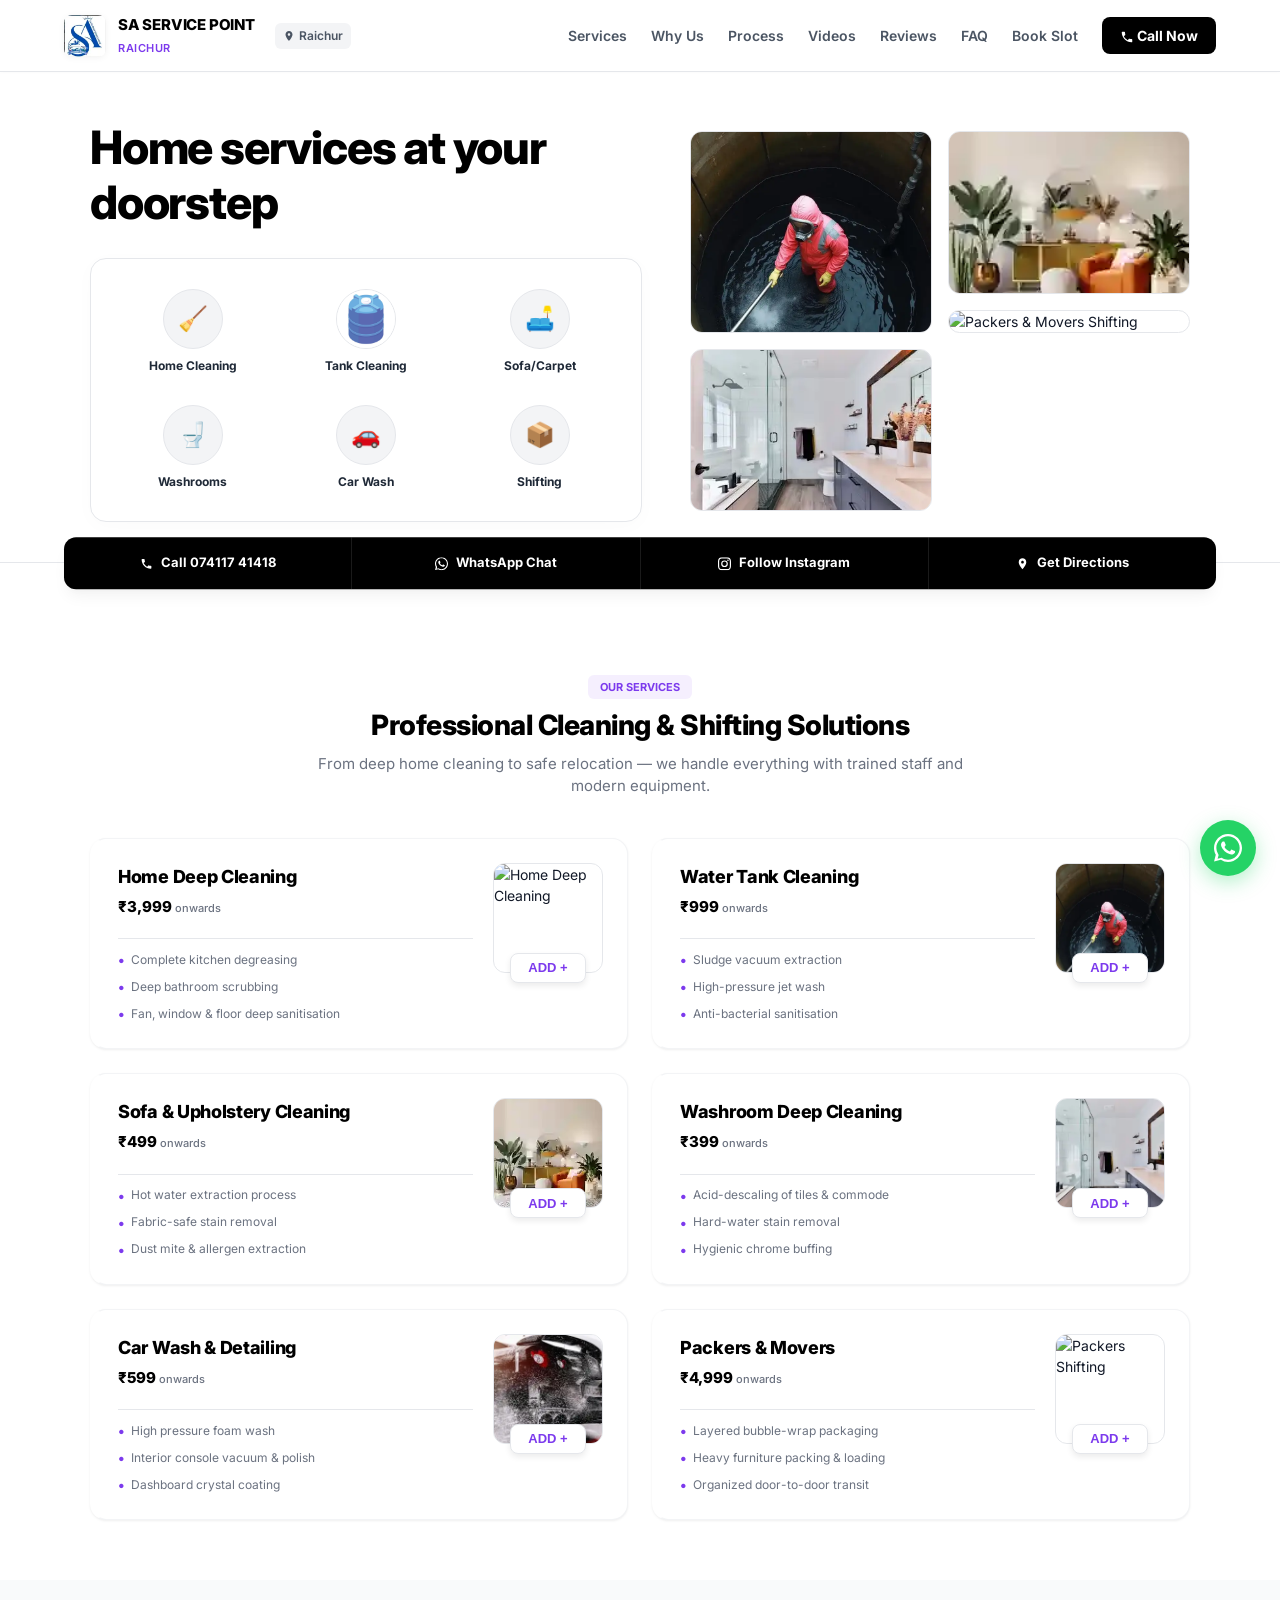
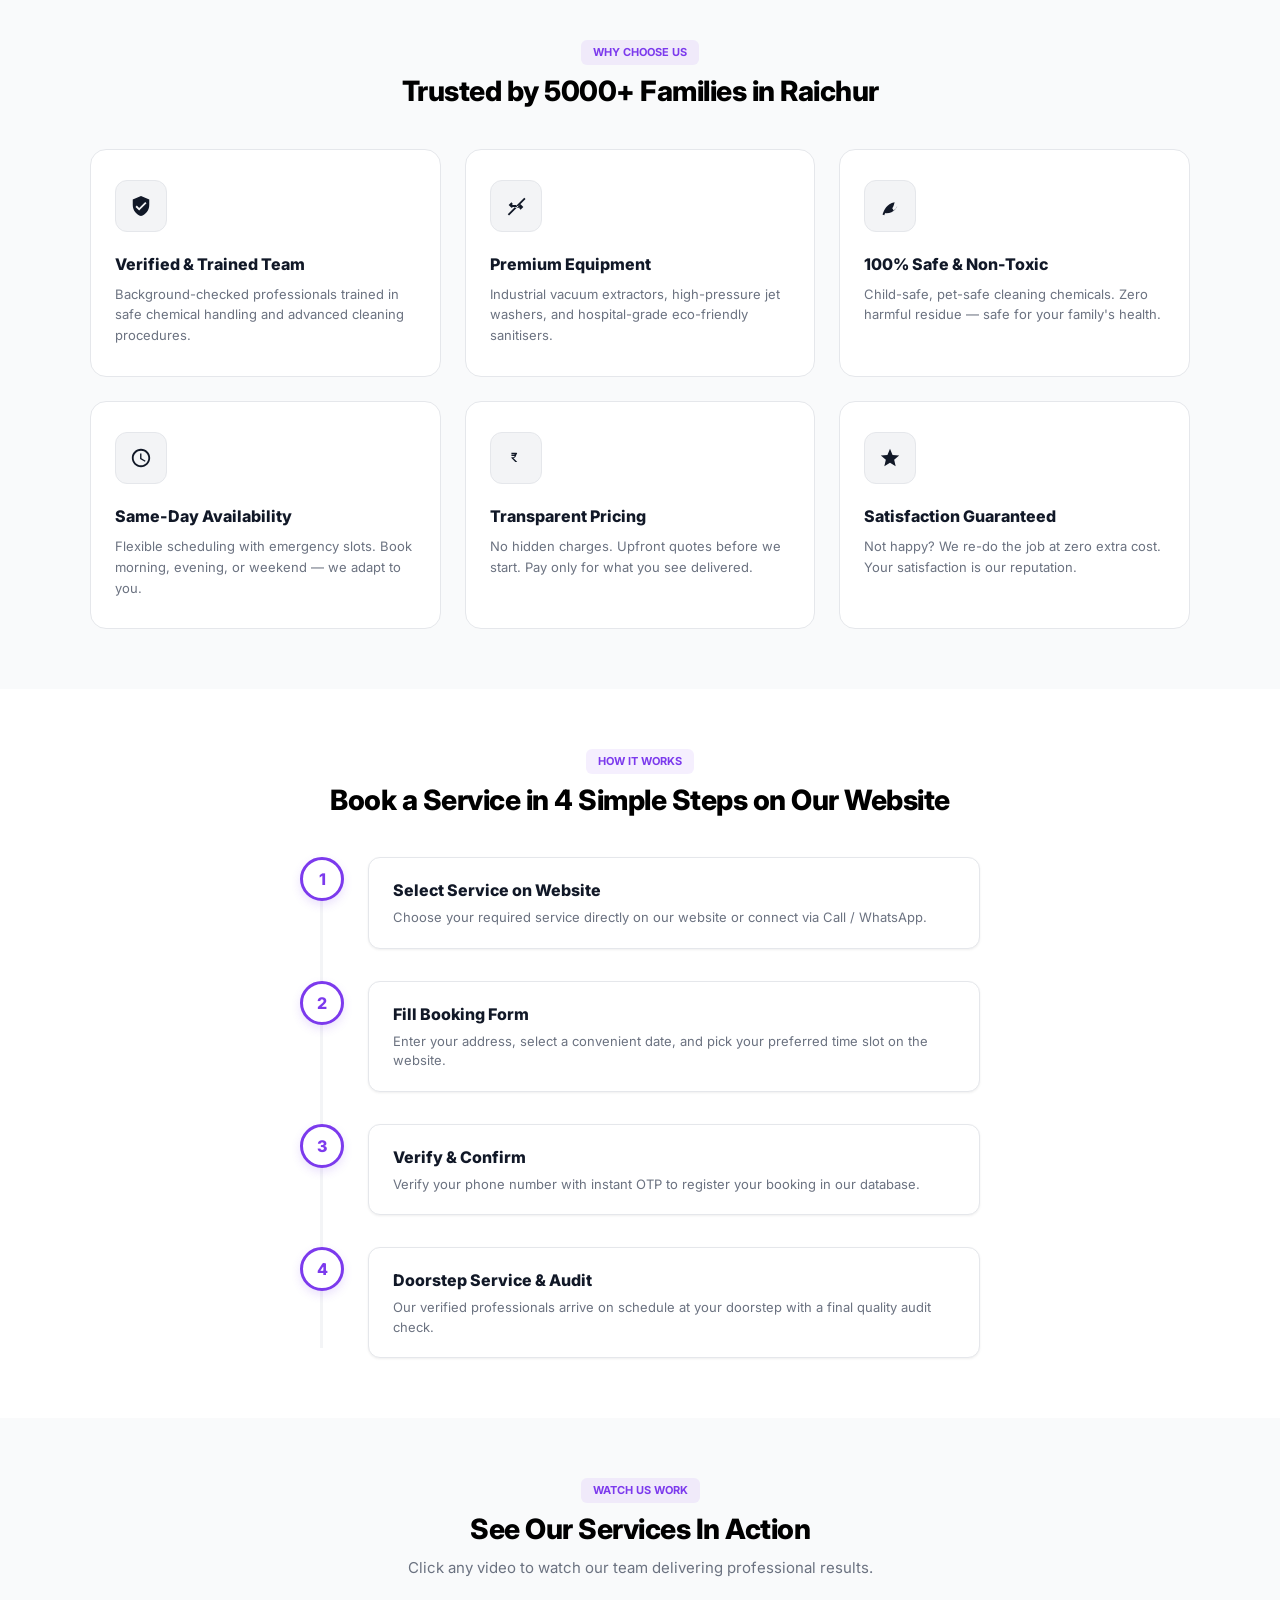
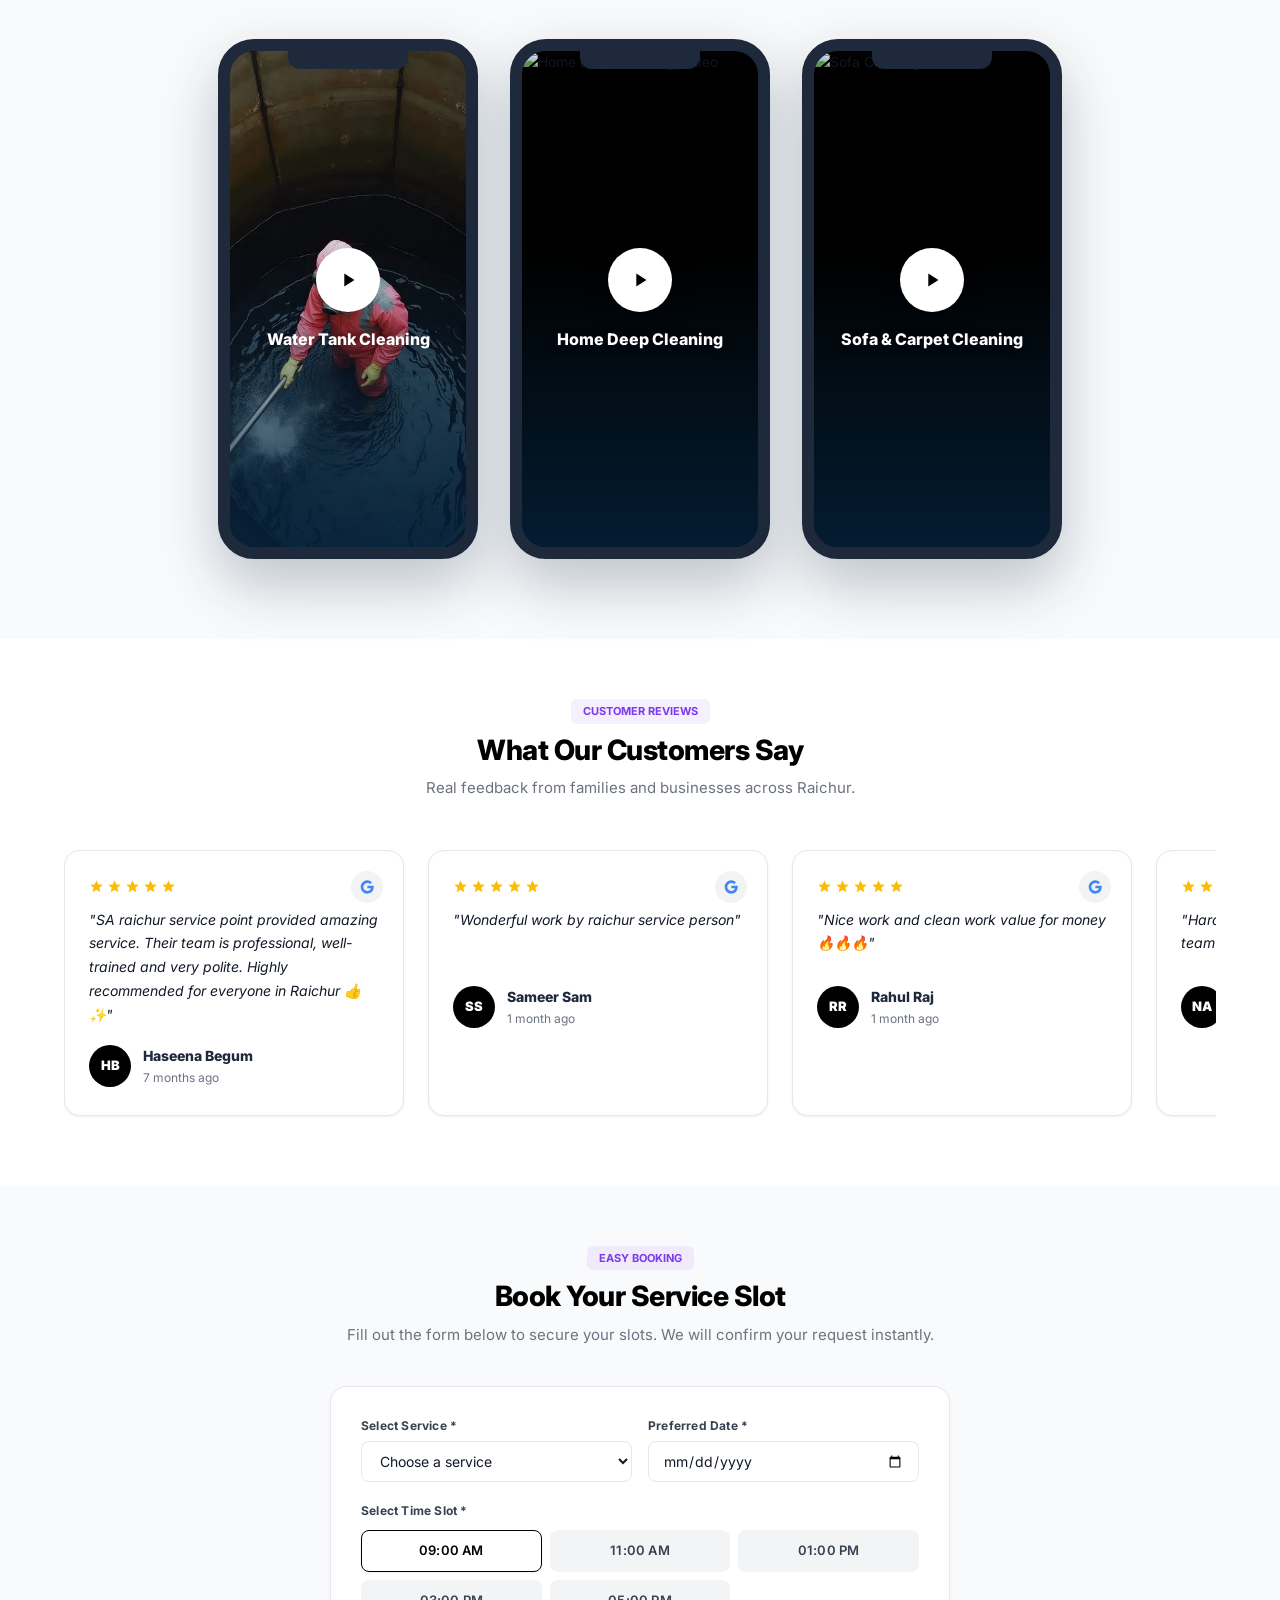
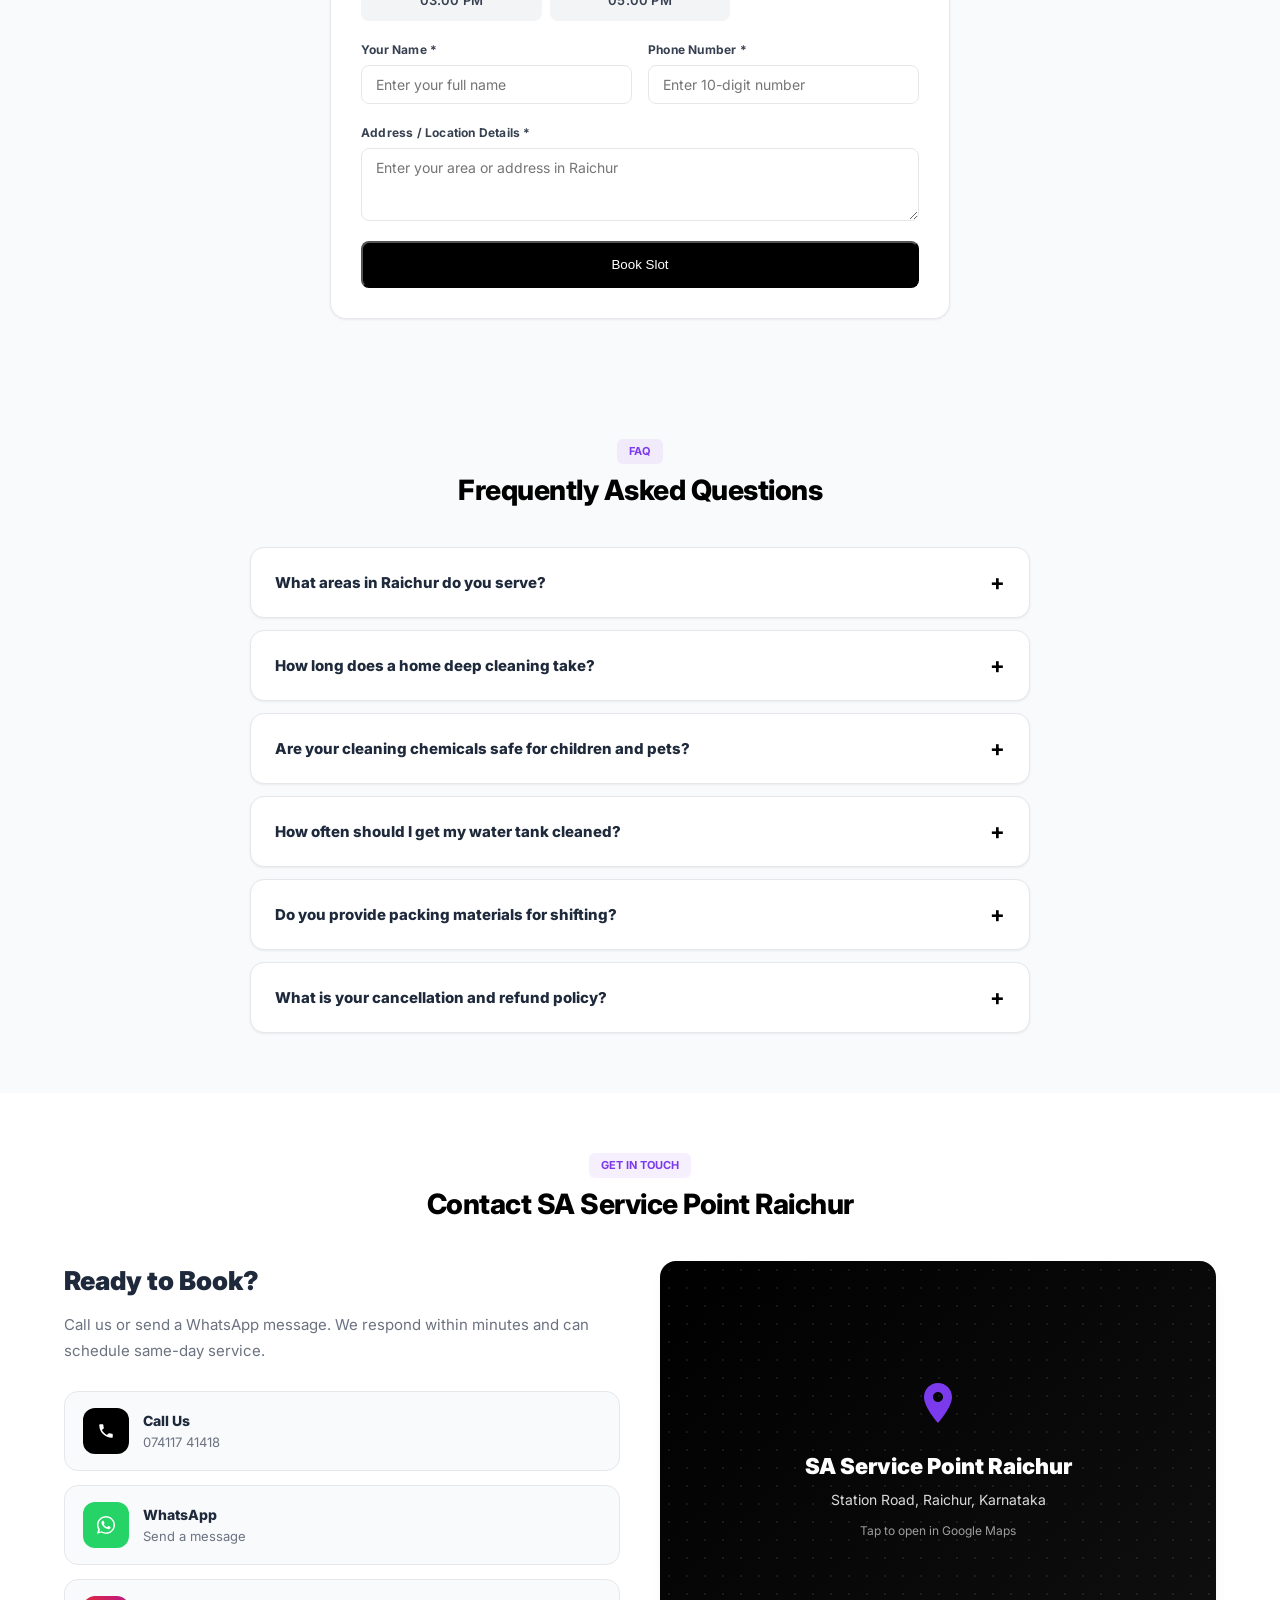
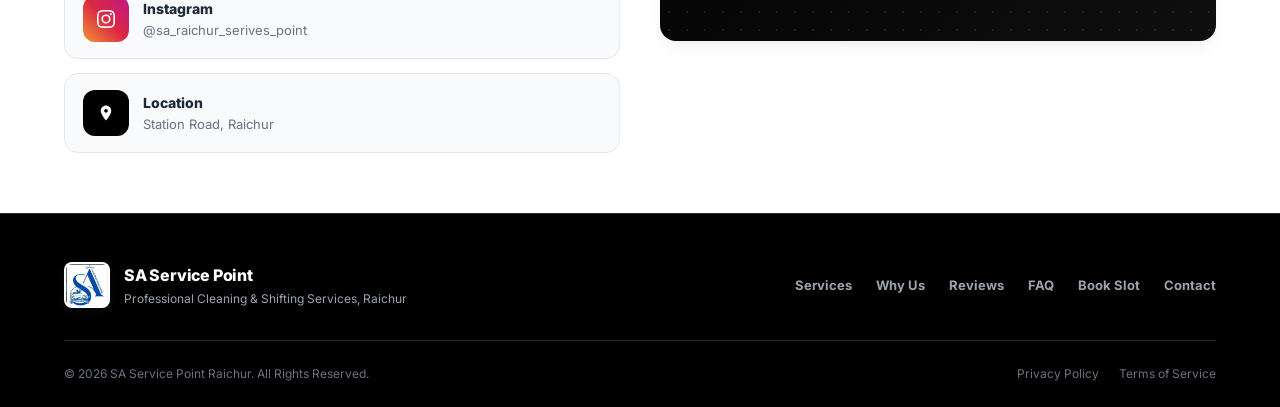
==== commit 6e25d8db: "Full update: Urban Company desktop & mobile hero layout, isometric tank logo, vertical timeline step" ====
--- a/index.html
+++ b/index.html
@@ -13,40 +13,41 @@
 
     <link rel="preload" href="logo.webp" as="image" fetchpriority="high">
     <link rel="preload" href="overhead-tank.webp" as="image" fetchpriority="high">
-    <link rel="preload" href="https://images.unsplash.com/photo-1581578731548-c64695cc6952?auto=format&fit=crop&w=600&q=30" as="image" fetchpriority="high">
-    <link rel="preload" href="https://images.unsplash.com/photo-1581578731548-c64695cc6952?auto=format&fit=crop&w=450&q=35" as="image" fetchpriority="high">
-    <link rel="preload" href="https://images.unsplash.com/photo-1600518464441-9154a4dea21b?auto=format&fit=crop&w=426&q=35" as="image" fetchpriority="high">
 
     <!-- Fonts (Asynchronously Loaded, Font Awesome replaced with inline SVGs) -->
     <link rel="preconnect" href="https://fonts.googleapis.com">
     <link rel="preconnect" href="https://fonts.gstatic.com" crossorigin>
-    <link rel="stylesheet" href="https://fonts.googleapis.com/css2?family=Inter:wght@400;500;600;700;800;900&display=optional" media="print" onload="this.media='all'">
-    <noscript><link rel="stylesheet" href="https://fonts.googleapis.com/css2?family=Inter:wght@400;500;600;700;800;900&display=optional"></noscript>
+    <link rel="stylesheet" href="https://fonts.googleapis.com/css2?family=Inter:wght@400;700;800&display=optional" media="print" onload="this.media='all'">
+    <noscript><link rel="stylesheet" href="https://fonts.googleapis.com/css2?family=Inter:wght@400;700;800&display=optional"></noscript>
     <!-- Inline SVG icon helper styles -->
     <style>.svg-icon{display:inline-block;vertical-align:middle;width:1em;height:1em;fill:currentColor;flex-shrink:0}</style>
 
     <!-- Critical CSS (Inlined to prevent Render-Blocking) -->
     <style>
-      :root{--primary:#0d6ab0;--primary-dark:#084d82;--accent:#fbbc04;--navy:#05213a;--slate:#071b2d;--text:#101828;--muted:#667085;--light:#f4fbff;--white:#fff;--border:rgba(13,106,176,.08);--shadow:0 8px 30px rgba(13,106,176,.06);--radius:20px;--ease:background-color .25s ease,opacity .25s ease,transform .25s ease}
+      :root{--primary:#000000;--primary-dark:#111111;--accent:#7c3aed;--navy:#0f0f10;--slate:#1e293b;--text:#111827;--muted:#6b7280;--light:#f9fafb;--white:#ffffff;--border:#e5e7eb;--shadow:0 1px 3px rgba(0,0,0,.05);--radius:16px;--ease:background-color .2s ease,opacity .2s ease,transform .2s ease}
       *{box-sizing:border-box;margin:0;padding:0}
       html{scroll-behavior:smooth;overflow-x:hidden}
-      body{font-family:'Inter',system-ui,sans-serif;color:var(--text);background:var(--white);line-height:1.65}
-      .loader{position:fixed;inset:0;z-index:9999;display:flex;align-items:center;justify-content:center;background:var(--navy);transition:opacity .4s ease;pointer-events:auto;contain:layout size style}
+      body{font-family:'Inter',system-ui,-apple-system,sans-serif;color:var(--text);background:#ffffff;line-height:1.5;font-size:14px}
+      .loader{position:fixed;top:0;left:0;width:100%;height:100vh;height:100dvh;z-index:9999;background:#ffffff;transition:opacity .5s ease;pointer-events:auto;contain:layout size style}
       .loader.hide{opacity:0;pointer-events:none}
-      .loader-inner{text-align:center;width:240px;height:190px;contain:layout style}
-      .loader-logo{width:110px;height:110px;border-radius:50%;object-fit:cover;margin:0 auto 20px;background:var(--white);padding:6px;box-shadow:0 0 50px rgba(13,106,176,.5)}
-      .loader-bar{width:100%;height:4px;background:rgba(255,255,255,.12);border-radius:10px;overflow:hidden;margin-bottom:16px}
-      .loader-fill{height:100%;width:100%;background:linear-gradient(90deg,var(--accent),#ffd740);border-radius:inherit;transform-origin:center;transform:scaleX(0);animation:fillBar 2.5s cubic-bezier(.1,.9,.21,1) .1s forwards}
-      .loader-text{color:var(--white);font-size:12px;font-weight:800;letter-spacing:3px;text-transform:uppercase;opacity:0.85;margin-bottom:16px}
+      .loader-inner{position:absolute;top:50%;left:50%;transform:translate(-50%,-50%);text-align:center;width:240px;height:190px;contain:layout style}
+      .loader-logo{width:110px;height:110px;border-radius:18px;object-fit:cover;margin:0 auto 24px;background:#ffffff;padding:4px;box-shadow:0 10px 25px rgba(0,0,0,0.06);animation:ucLogoPulse 2s ease-in-out infinite alternate}
+      .loader-bar{width:100%;height:3px;background:#e5e7eb;border-radius:10px;overflow:hidden;margin-bottom:16px}
+      .loader-fill{height:100%;width:100%;background:var(--accent);border-radius:inherit;transform-origin:left;transform:scaleX(0);animation:fillBar 1.2s cubic-bezier(.1,.9,.21,1) .1s forwards}
+      .loader-text{color:#000000;font-size:11px;font-weight:700;letter-spacing:4px;text-transform:uppercase;opacity:0.9;margin-bottom:16px}
       @keyframes fillBar{to{transform:scaleX(1)}}
-      .header{position:fixed;top:0;left:0;right:0;z-index:1000;display:flex;align-items:center;justify-content:space-between;height:80px;padding:0 clamp(20px,5vw,80px);background:rgba(255,255,255,.92);backdrop-filter:blur(14px);border-bottom:1px solid var(--border)}
-      .hero{position:relative;height:100vh;min-height:550px;overflow:hidden;background:var(--navy);contain:layout size style}
-      .hero-slides{position:relative;width:100%;height:100%;contain:layout size style}
+      @keyframes ucLogoPulse {
+        0% { transform: scale(0.92); opacity: 0.8; }
+        100% { transform: scale(1.03); opacity: 1; }
+      }
+      .header{position:fixed;top:0;left:0;right:0;z-index:1000;display:flex;align-items:center;justify-content:space-between;height:72px;padding:0 clamp(20px,5vw,80px);background:rgba(255,255,255,.95);backdrop-filter:blur(8px);border-bottom:1px solid var(--border)}
+      .hero{position:relative;height:55vh;min-height:380px;overflow:hidden;background:#0f0f10;contain:layout size style}
+      .hero-slides{position:absolute;inset:0;width:100%;height:100%;contain:layout size style}
       .slide{position:absolute;inset:0;width:100%;height:100%;background-size:cover;background-position:center;display:flex;align-items:center;contain:layout size style}
-      .quick-bar{display:flex;background:var(--primary);margin:0 clamp(20px,5vw,80px);border-radius:16px;overflow:hidden;box-shadow:0 14px 35px rgba(13,106,176,.15);transform:translateY(-50%);position:relative;z-index:10}
+      .quick-bar{display:flex;background:#000000;margin:0 clamp(20px,5vw,80px);border-radius:12px;overflow:hidden;box-shadow:0 8px 24px rgba(0,0,0,.08);transform:translateY(-50%);position:relative;z-index:10}
       @media(max-width:900px){
-        .hero{height:80vh;min-height:450px}
-        .quick-bar{display:grid;grid-template-columns:1fr 1fr;transform:none;margin:0 16px 20px;border-radius:14px;gap:1px;background:rgba(255,255,255,.15)}
+        .hero{height:45vh;min-height:300px}
+        .quick-bar{display:grid;grid-template-columns:1fr 1fr;transform:none;margin:0 16px 20px;border-radius:12px;gap:1px;background:rgba(0,0,0,.1)}
       }
     </style>
 
@@ -84,7 +85,7 @@
               loader.style.display = "none";
             }, { once: true });
           }
-        }, 2500);
+        }, 1200);
       </script>
     </div>
 
@@ -96,6 +97,7 @@
           <strong>SA SERVICE POINT</strong>
           <small>Raichur</small>
         </div>
+        <span class="location-tag"><svg class="svg-icon" viewBox="0 0 24 24" style="width:12px;height:12px;fill:#4b5563"><path d="M12 2C8.13 2 5 5.13 5 9c0 5.25 7 13 7 13s7-7.75 7-13c0-3.87-3.13-7-7-7zm0 9.5c-1.38 0-2.5-1.12-2.5-2.5s1.12-2.5 2.5-2.5 2.5 1.12 2.5 2.5-1.12 2.5-2.5 2.5z"/></svg> Raichur</span>
       </a>
       <button class="hamburger" id="menuBtn" aria-label="Menu">
         <span></span><span></span><span></span>
@@ -108,98 +110,66 @@
         <a href="#testimonials">Reviews</a>
         <a href="#faq">FAQ</a>
         <a href="#booking">Book Slot</a>
-        <a href="#contact">Contact</a>
         <a href="tel:+917411741418" class="nav-cta"><svg class="svg-icon" viewBox="0 0 24 24"><path d="M6.6 10.8c1.4 2.8 3.8 5.1 6.6 6.6l2.2-2.2c.3-.3.7-.4 1-.2 1.1.4 2.3.6 3.6.6.6 0 1 .4 1 1V20c0 .6-.4 1-1 1-9.4 0-17-7.6-17-17 0-.6.4-1 1-1h3.5c.6 0 1 .4 1 1 0 1.3.2 2.5.6 3.6.1.3 0 .7-.2 1L6.6 10.8z"/></svg> Call Now</a>
       </nav>
     </header>
 
     <main>
 
-      <!-- Hero Carousel -->
-      <section class="hero" id="home">
-        <div class="hero-slides">
-          <div class="slide active" style="background-image:url('overhead-tank.webp')" fetchpriority="high">
-            <div class="slide-overlay"></div>
-            <div class="slide-content">
-              <span class="slide-tag">Professional Tank Care</span>
-              <h1>Overhead & Underground Water Tank Cleaning</h1>
-              <p>Complete sludge removal, high-pressure scrubbing, anti-bacterial sanitisation — safe drinking water guaranteed.</p>
-              <div class="slide-btns">
-                <a href="tel:+917411741418" class="btn btn-primary"><svg class="svg-icon" viewBox="0 0 24 24"><path d="M6.6 10.8c1.4 2.8 3.8 5.1 6.6 6.6l2.2-2.2c.3-.3.7-.4 1-.2 1.1.4 2.3.6 3.6.6.6 0 1 .4 1 1V20c0 .6-.4 1-1 1-9.4 0-17-7.6-17-17 0-.6.4-1 1-1h3.5c.6 0 1 .4 1 1 0 1.3.2 2.5.6 3.6.1.3 0 .7-.2 1L6.6 10.8z"/></svg> Call Now</a>
-                <a href="https://wa.me/917411741418" class="btn btn-outline" target="_blank"><svg class="svg-icon" viewBox="0 0 24 24"><path d="M17.472 14.382c-.297-.149-1.758-.867-2.03-.967-.273-.099-.471-.148-.67.15-.197.297-.767.966-.94 1.164-.173.199-.347.223-.644.075-.297-.15-1.255-.463-2.39-1.475-.883-.788-1.48-1.761-1.653-2.059-.173-.297-.018-.458.13-.606.134-.133.298-.347.446-.52.149-.174.198-.298.298-.497.099-.198.05-.371-.025-.52-.075-.149-.669-1.612-.916-2.207-.242-.579-.487-.5-.669-.51-.173-.008-.371-.01-.57-.01-.198 0-.52.074-.792.372-.272.297-1.04 1.016-1.04 2.479 0 1.462 1.065 2.875 1.213 3.074.149.198 2.096 3.2 5.077 4.487.709.306 1.262.489 1.694.625.712.227 1.36.195 1.871.118.571-.085 1.758-.719 2.006-1.413.248-.694.248-1.289.173-1.413-.074-.124-.272-.198-.57-.347z"/><path d="M12 0C5.373 0 0 5.373 0 12c0 2.123.554 4.118 1.528 5.845L.057 23.5l5.808-1.449A11.953 11.953 0 0012 24c6.627 0 12-5.373 12-12S18.627 0 12 0zm0 22c-1.854 0-3.594-.5-5.09-1.374l-.364-.217-3.448.86.875-3.36-.237-.386A9.953 9.953 0 012 12C2 6.477 6.477 2 12 2s10 4.477 10 10-4.477 10-10 10z"/></svg> WhatsApp</a>
-              </div>
-            </div>
-          </div>
-          <div class="slide" style="background-image:url('https://images.unsplash.com/photo-1581578731548-c64695cc6952?auto=format&fit=crop&w=600&q=30')">
-            <div class="slide-overlay"></div>
-            <div class="slide-content">
-              <span class="slide-tag">Spotless Living</span>
-              <h1>Complete Home Deep Cleaning Service</h1>
-              <p>Kitchen, bathroom, bedroom — every corner scrubbed, sanitised and refreshed by trained professionals.</p>
-              <div class="slide-btns">
-                <a href="tel:+917411741418" class="btn btn-primary"><svg class="svg-icon" viewBox="0 0 24 24"><path d="M6.6 10.8c1.4 2.8 3.8 5.1 6.6 6.6l2.2-2.2c.3-.3.7-.4 1-.2 1.1.4 2.3.6 3.6.6.6 0 1 .4 1 1V20c0 .6-.4 1-1 1-9.4 0-17-7.6-17-17 0-.6.4-1 1-1h3.5c.6 0 1 .4 1 1 0 1.3.2 2.5.6 3.6.1.3 0 .7-.2 1L6.6 10.8z"/></svg> Call Now</a>
-                <a href="#services" class="btn btn-outline">View Services</a>
-              </div>
-            </div>
-          </div>
-          <div class="slide" style="background-image:url('https://images.unsplash.com/photo-1618220179428-22790b461013?auto=format&fit=crop&w=600&q=30')">
-            <div class="slide-overlay"></div>
-            <div class="slide-content">
-              <span class="slide-tag">Fabric Restoration</span>
-              <h1>Sofa, Carpet & Upholstery Cleaning</h1>
-              <p>Advanced vacuum extraction removes stains, dust mites and allergens — restore freshness to your furniture.</p>
-              <div class="slide-btns">
-                <a href="tel:+917411741418" class="btn btn-primary"><svg class="svg-icon" viewBox="0 0 24 24"><path d="M6.6 10.8c1.4 2.8 3.8 5.1 6.6 6.6l2.2-2.2c.3-.3.7-.4 1-.2 1.1.4 2.3.6 3.6.6.6 0 1 .4 1 1V20c0 .6-.4 1-1 1-9.4 0-17-7.6-17-17 0-.6.4-1 1-1h3.5c.6 0 1 .4 1 1 0 1.3.2 2.5.6 3.6.1.3 0 .7-.2 1L6.6 10.8z"/></svg> Call Now</a>
-                <a href="#services" class="btn btn-outline">Our Services</a>
-              </div>
-            </div>
-          </div>
-          <div class="slide" style="background-image:url('https://images.unsplash.com/photo-1600518464441-9154a4dea21b?auto=format&fit=crop&w=600&q=30')">
-            <div class="slide-overlay"></div>
-            <div class="slide-content">
-              <span class="slide-tag">Hassle-Free Relocation</span>
-              <h1>Packers & Movers — Safe Home Shifting</h1>
-              <p>Professional packing, secure loading, careful transport and organised unpacking at your new address.</p>
-              <div class="slide-btns">
-                <a href="tel:+917411741418" class="btn btn-primary"><svg class="svg-icon" viewBox="0 0 24 24"><path d="M6.6 10.8c1.4 2.8 3.8 5.1 6.6 6.6l2.2-2.2c.3-.3.7-.4 1-.2 1.1.4 2.3.6 3.6.6.6 0 1 .4 1 1V20c0 .6-.4 1-1 1-9.4 0-17-7.6-17-17 0-.6.4-1 1-1h3.5c.6 0 1 .4 1 1 0 1.3.2 2.5.6 3.6.1.3 0 .7-.2 1L6.6 10.8z"/></svg> Get Quote</a>
-                <a href="https://wa.me/917411741418" class="btn btn-outline" target="_blank"><svg class="svg-icon" viewBox="0 0 24 24"><path d="M17.472 14.382c-.297-.149-1.758-.867-2.03-.967-.273-.099-.471-.148-.67.15-.197.297-.767.966-.94 1.164-.173.199-.347.223-.644.075-.297-.15-1.255-.463-2.39-1.475-.883-.788-1.48-1.761-1.653-2.059-.173-.297-.018-.458.13-.606.134-.133.298-.347.446-.52.149-.174.198-.298.298-.497.099-.198.05-.371-.025-.52-.075-.149-.669-1.612-.916-2.207-.242-.579-.487-.5-.669-.51-.173-.008-.371-.01-.57-.01-.198 0-.52.074-.792.372-.272.297-1.04 1.016-1.04 2.479 0 1.462 1.065 2.875 1.213 3.074.149.198 2.096 3.2 5.077 4.487.709.306 1.262.489 1.694.625.712.227 1.36.195 1.871.118.571-.085 1.758-.719 2.006-1.413.248-.694.248-1.289.173-1.413-.074-.124-.272-.198-.57-.347z"/><path d="M12 0C5.373 0 0 5.373 0 12c0 2.123.554 4.118 1.528 5.845L.057 23.5l5.808-1.449A11.953 11.953 0 0012 24c6.627 0 12-5.373 12-12S18.627 0 12 0zm0 22c-1.854 0-3.594-.5-5.09-1.374l-.364-.217-3.448.86.875-3.36-.237-.386A9.953 9.953 0 012 12C2 6.477 6.477 2 12 2s10 4.477 10 10-4.477 10-10 10z"/></svg> WhatsApp</a>
-              </div>
-            </div>
-          </div>
-          <div class="slide" style="background-image:url('https://images.unsplash.com/photo-1584622650111-993a426fbf0a?auto=format&fit=crop&w=600&q=30')">
-            <div class="slide-overlay"></div>
-            <div class="slide-content">
-              <span class="slide-tag">Sparkling Restrooms</span>
-              <h1>Washroom Deep Cleaning & Sanitisation</h1>
-              <p>Acid descaling, floor scrubbing, germ disinfection, and complete chrome stain removal for hygienic bathrooms.</p>
-              <div class="slide-btns">
-                <a href="tel:+917411741418" class="btn btn-primary"><svg class="svg-icon" viewBox="0 0 24 24"><path d="M6.6 10.8c1.4 2.8 3.8 5.1 6.6 6.6l2.2-2.2c.3-.3.7-.4 1-.2 1.1.4 2.3.6 3.6.6.6 0 1 .4 1 1V20c0 .6-.4 1-1 1-9.4 0-17-7.6-17-17 0-.6.4-1 1-1h3.5c.6 0 1 .4 1 1 0 1.3.2 2.5.6 3.6.1.3 0 .7-.2 1L6.6 10.8z"/></svg> Call Now</a>
-                <a href="#services" class="btn btn-outline">Our Services</a>
-              </div>
-            </div>
-          </div>
-          <div class="slide" style="background-image:url('https://images.unsplash.com/photo-1520340356584-f9917d1eea6f?auto=format&fit=crop&w=600&q=30')">
-            <div class="slide-overlay"></div>
-            <div class="slide-content">
-              <span class="slide-tag">Eco-Friendly Detailing</span>
-              <h1>Premium Car Wash & Detailing Services</h1>
-              <p>Restore showroom shine with our high-pressure foaming wash, interior vacuuming, and console polishing.</p>
-              <div class="slide-btns">
-                <a href="tel:+917411741418" class="btn btn-primary"><svg class="svg-icon" viewBox="0 0 24 24"><path d="M6.6 10.8c1.4 2.8 3.8 5.1 6.6 6.6l2.2-2.2c.3-.3.7-.4 1-.2 1.1.4 2.3.6 3.6.6.6 0 1 .4 1 1V20c0 .6-.4 1-1 1-9.4 0-17-7.6-17-17 0-.6.4-1 1-1h3.5c.6 0 1 .4 1 1 0 1.3.2 2.5.6 3.6.1.3 0 .7-.2 1L6.6 10.8z"/></svg> Call Now</a>
-                <a href="#booking" class="btn btn-outline">Book Slot</a>
-              </div>
-            </div>
-          </div>
-        </div>
-        <button class="hero-arrow prev" id="heroPrev" aria-label="Previous">&#8249;</button>
-        <button class="hero-arrow next" id="heroNext" aria-label="Next">&#8250;</button>
-        <div class="hero-dots" id="heroDots">
-          <button class="dot active" data-i="0" aria-label="Go to slide 1"></button>
-          <button class="dot" data-i="1" aria-label="Go to slide 2"></button>
-          <button class="dot" data-i="2" aria-label="Go to slide 3"></button>
-          <button class="dot" data-i="3" aria-label="Go to slide 4"></button>
-          <button class="dot" data-i="4" aria-label="Go to slide 5"></button>
-          <button class="dot" data-i="5" aria-label="Go to slide 6"></button>
+      <!-- Urban Company Hero Section -->
+      <section class="hero-uc-section" id="home">
+        <div class="hero-uc-container">
+          <!-- Left Column: Title & Categories Card -->
+          <div class="hero-left-col">
+            <h1>Home services at your doorstep</h1>
+            <div class="uc-categories-card">
+              <div class="uc-categories-grid">
+                <div class="uc-cat-item" onclick="selectService('Home Deep Cleaning')">
+                  <div class="uc-cat-icon">🧹</div>
+                  <span>Home Cleaning</span>
+                </div>
+                <div class="uc-cat-item" onclick="selectService('Water Tank Cleaning')">
+                  <div class="uc-cat-icon">
+                    <img src="tank_logo.jpg" alt="Tank Icon">
+                  </div>
+                  <span>Tank Cleaning</span>
+                </div>
+                <div class="uc-cat-item" onclick="selectService('Sofa & Upholstery Cleaning')">
+                  <div class="uc-cat-icon">🛋️</div>
+                  <span>Sofa/Carpet</span>
+                </div>
+                <div class="uc-cat-item" onclick="selectService('Washroom Deep Cleaning')">
+                  <div class="uc-cat-icon">🚽</div>
+                  <span>Washrooms</span>
+                </div>
+                <div class="uc-cat-item" onclick="selectService('Car Wash & Detailing')">
+                  <div class="uc-cat-icon">🚗</div>
+                  <span>Car Wash</span>
+                </div>
+                <div class="uc-cat-item" onclick="selectService('Packers & Movers')">
+                  <div class="uc-cat-icon">📦</div>
+                  <span>Shifting</span>
+                </div>
+              </div>
+            </div>
+          </div>
+          <!-- Right Column: Clean Collage -->
+          <div class="hero-right-collage">
+            <div class="collage-grid">
+              <div class="collage-item col-1-tall">
+                <img src="overhead-tank.webp" alt="Water Tank Cleaning Service" loading="lazy">
+              </div>
+              <div class="collage-item col-2-top">
+                <img src="sofa-cleaning.webp" alt="Sofa Cleaning Service" loading="lazy">
+              </div>
+              <div class="collage-item col-1-short">
+                <img src="https://images.unsplash.com/photo-1600518464441-9154a4dea21b?auto=format&fit=crop&w=400&q=80" alt="Packers & Movers Shifting" loading="lazy">
+              </div>
+              <div class="collage-item col-2-bottom">
+                <img src="washroom-cleaning.webp" alt="Bathroom Deep Cleaning Service" loading="lazy">
+              </div>
+            </div>
+          </div>
         </div>
       </section>
 
@@ -218,167 +188,211 @@
           <h2>Professional Cleaning & Shifting Solutions</h2>
           <p>From deep home cleaning to safe relocation — we handle everything with trained staff and modern equipment.</p>
         </div>
-        <div class="services-grid">
-          <article class="svc-card anim-up">
+        <div class="services-grid" id="servicesGrid">
+          <!-- Card 1 -->
+          <article class="svc-card anim-up" data-service-name="home deep cleaning">
             <div class="svc-card-inner">
-              <div class="svc-img">
-                <img src="https://images.unsplash.com/photo-1581578731548-c64695cc6952?auto=format&fit=crop&w=450&q=35" 
-                     srcset="https://images.unsplash.com/photo-1581578731548-c64695cc6952?auto=format&fit=crop&w=450&q=35 450w, https://images.unsplash.com/photo-1581578731548-c64695cc6952?auto=format&fit=crop&w=600&q=30 800w" 
-                     sizes="(max-width: 600px) 100vw, 450px" 
-                     alt="Home Deep Cleaning" fetchpriority="high" width="450" height="300">
-                <div class="svc-num">01</div>
-                <div class="svc-icon"><svg class="svg-icon" viewBox="0 0 24 24"><path d="M3 13.5C3 12.1 4.1 11 5.5 11h1.8L13 4.5l1.5 1.5-4.6 5H11c1.7 0 3 1.3 3 3v.5h2l2 5H6l2-5h2v-.5H3v-1zm4 1.5l-1 2.5h12l-1-2.5H7z"/></svg></div>
-              </div>
-              <div class="svc-body">
+              <div class="svc-info-left" onclick="openSvcDetails('Home Deep Cleaning')" style="cursor:pointer">
                 <h3>Home Deep Cleaning</h3>
-                <p>Complete floor-to-ceiling cleaning: kitchen degreasing, tile scrubbing, fan/AC dust removal, window cleaning, and full sanitisation.</p>
-                <a href="#booking" class="svc-link">Book Now <svg class="svg-icon" viewBox="0 0 24 24"><path d="M8.59 16.59L13.17 12 8.59 7.41 10 6l6 6-6 6z"/></svg></a>
+                <div class="svc-price-box">₹3,999 <span>onwards</span></div>
+                <div class="svc-divider"></div>
+                <ul class="svc-bullets">
+                  <li>Complete kitchen degreasing</li>
+                  <li>Deep bathroom scrubbing</li>
+                  <li>Fan, window & floor deep sanitisation</li>
+                </ul>
+              </div>
+              <div class="svc-media-right">
+                <img src="https://images.unsplash.com/photo-1581578731548-c64695cc6952?auto=format&fit=crop&w=150&q=35" alt="Home Deep Cleaning" width="110" height="110" loading="lazy" onclick="openSvcDetails('Home Deep Cleaning')" style="cursor:pointer">
+                <button class="btn-add" onclick="selectService('Home Deep Cleaning')">ADD +</button>
               </div>
             </div>
           </article>
-          <article class="svc-card anim-up">
+
+          <!-- Card 2 -->
+          <article class="svc-card anim-up" data-service-name="water tank cleaning">
             <div class="svc-card-inner">
-              <div class="svc-img">
-                <img src="overhead-tank-card.webp" alt="Water Tank Cleaning" loading="lazy" width="450" height="300">
-                <div class="svc-num">02</div>
-                <div class="svc-icon"><svg class="svg-icon" viewBox="0 0 24 24"><path d="M12 2c-5.33 4.55-8 8.48-8 11.8 0 4.98 3.8 8.2 8 8.2s8-3.22 8-8.2c0-3.32-2.67-7.25-8-11.8z"/></svg></div>
-              </div>
-              <div class="svc-body">
+              <div class="svc-info-left" onclick="openSvcDetails('Water Tank Cleaning')" style="cursor:pointer">
                 <h3>Water Tank Cleaning</h3>
-                <p>Overhead & underground tank draining, sludge vacuuming, high-pressure jet wash, anti-bacterial treatment, and UV sanitisation.</p>
-                <a href="#booking" class="svc-link">Book Now <svg class="svg-icon" viewBox="0 0 24 24"><path d="M8.59 16.59L13.17 12 8.59 7.41 10 6l6 6-6 6z"/></svg></a>
+                <div class="svc-price-box">₹999 <span>onwards</span></div>
+                <div class="svc-divider"></div>
+                <ul class="svc-bullets">
+                  <li>Sludge vacuum extraction</li>
+                  <li>High-pressure jet wash</li>
+                  <li>Anti-bacterial sanitisation</li>
+                </ul>
+              </div>
+              <div class="svc-media-right">
+                <img src="overhead-tank-card.webp" alt="Water Tank Cleaning" width="110" height="110" loading="lazy" onclick="openSvcDetails('Water Tank Cleaning')" style="cursor:pointer">
+                <button class="btn-add" onclick="selectService('Water Tank Cleaning')">ADD +</button>
               </div>
             </div>
           </article>
-          <article class="svc-card anim-up">
+
+          <!-- Card 3 -->
+          <article class="svc-card anim-up" data-service-name="sofa & carpet cleaning">
             <div class="svc-card-inner">
-              <div class="svc-img">
-                <img src="sofa-cleaning.webp" alt="Sofa & Carpet Cleaning" loading="lazy" width="391" height="260">
-                <div class="svc-num">03</div>
-                <div class="svc-icon"><svg class="svg-icon" viewBox="0 0 24 24"><path d="M20 8h-2.81c-.45-.78-1.07-1.45-1.82-1.96L17 4.41 15.59 3l-2.17 2.17C13 5.06 12.51 5 12 5s-1 .06-1.41.17L8.41 3 7 4.41l1.62 1.63C7.88 6.55 7.26 7.22 6.81 8H4c-1.1 0-2 .9-2 2v6c0 1.1.9 2 2 2h1v1c0 .55.45 1 1 1h1c.55 0 1-.45 1-1v-1h8v1c0 .55.45 1 1 1h1c.55 0 1-.45 1-1v-1h1c1.1 0 2-.9 2-2v-6c0-1.1-.9-2-2-2zm-9 7H9v-2h2v2zm4 0h-2v-2h2v2z"/></svg></div>
-              </div>
-              <div class="svc-body">
-                <h3>Sofa & Carpet Cleaning</h3>
-                <p>Hot water extraction, fabric-safe stain removal, dust mite elimination, deodorisation, and colour restoration for all upholstery.</p>
-                <a href="#booking" class="svc-link">Book Now <svg class="svg-icon" viewBox="0 0 24 24"><path d="M8.59 16.59L13.17 12 8.59 7.41 10 6l6 6-6 6z"/></svg></a>
+              <div class="svc-info-left" onclick="openSvcDetails('Sofa & Upholstery Cleaning')" style="cursor:pointer">
+                <h3>Sofa & Upholstery Cleaning</h3>
+                <div class="svc-price-box">₹499 <span>onwards</span></div>
+                <div class="svc-divider"></div>
+                <ul class="svc-bullets">
+                  <li>Hot water extraction process</li>
+                  <li>Fabric-safe stain removal</li>
+                  <li>Dust mite & allergen extraction</li>
+                </ul>
+              </div>
+              <div class="svc-media-right">
+                <img src="sofa-cleaning.webp" alt="Sofa Cleaning" width="110" height="110" loading="lazy" onclick="openSvcDetails('Sofa & Upholstery Cleaning')" style="cursor:pointer">
+                <button class="btn-add" onclick="selectService('Sofa & Upholstery Cleaning')">ADD +</button>
               </div>
             </div>
           </article>
-          <article class="svc-card anim-up">
+
+          <!-- Card 4 -->
+          <article class="svc-card anim-up" data-service-name="washroom deep cleaning">
             <div class="svc-card-inner">
-              <div class="svc-img">
-                <img src="washroom-cleaning.webp" alt="Washroom Cleaning" loading="lazy" width="375" height="250">
-                <div class="svc-num">04</div>
-                <div class="svc-icon"><svg class="svg-icon" viewBox="0 0 24 24"><path d="M7 7h10v2H7V7zm0 4h10v2H7v-2zm0 4h7v2H7v-2zm10 0h-1l1-1v1zm-5-14c-1.1 0-2 .9-2 2h4c0-1.1-.9-2-2-2zm0 18c-3.31 0-6-2.69-6-6V5h12v8c0 3.31-2.69 6-6 6z"/></svg></div>
-              </div>
-              <div class="svc-body">
+              <div class="svc-info-left" onclick="openSvcDetails('Washroom Deep Cleaning')" style="cursor:pointer">
                 <h3>Washroom Deep Cleaning</h3>
-                <p>Tile descaling, grout cleaning, commode & basin sanitisation, chrome polishing, drain clearing, and heavy odour elimination.</p>
-                <a href="#booking" class="svc-link">Book Now <svg class="svg-icon" viewBox="0 0 24 24"><path d="M8.59 16.59L13.17 12 8.59 7.41 10 6l6 6-6 6z"/></svg></a>
+                <div class="svc-price-box">₹399 <span>onwards</span></div>
+                <div class="svc-divider"></div>
+                <ul class="svc-bullets">
+                  <li>Acid-descaling of tiles & commode</li>
+                  <li>Hard-water stain removal</li>
+                  <li>Hygienic chrome buffing</li>
+                </ul>
+              </div>
+              <div class="svc-media-right">
+                <img src="washroom-cleaning.webp" alt="Washroom Cleaning" width="110" height="110" loading="lazy" onclick="openSvcDetails('Washroom Deep Cleaning')" style="cursor:pointer">
+                <button class="btn-add" onclick="selectService('Washroom Deep Cleaning')">ADD +</button>
               </div>
             </div>
           </article>
-          <article class="svc-card anim-up">
+
+          <!-- Card 5 -->
+          <article class="svc-card anim-up" data-service-name="car wash & detailing">
             <div class="svc-card-inner">
-              <div class="svc-img">
-                <img src="car-wash.webp" alt="Car Wash" loading="lazy" width="391" height="220">
-                <div class="svc-num">05</div>
-                <div class="svc-icon"><svg class="svg-icon" viewBox="0 0 24 24"><path d="M18.92 6.01C18.72 5.42 18.16 5 17.5 5h-11c-.66 0-1.21.42-1.42 1.01L3 12v8c0 .55.45 1 1 1h1c.55 0 1-.45 1-1v-1h12v1c0 .55.45 1 1 1h1c.55 0 1-.45 1-1v-8l-2.08-5.99zM6.5 16c-.83 0-1.5-.67-1.5-1.5S5.67 13 6.5 13s1.5.67 1.5 1.5S7.33 16 6.5 16zm11 0c-.83 0-1.5-.67-1.5-1.5s.67-1.5 1.5-1.5 1.5.67 1.5 1.5-.67 1.5-1.5 1.5zM5 11l1.5-4.5h11L19 11H5z"/></svg></div>
-              </div>
-              <div class="svc-body">
+              <div class="svc-info-left" onclick="openSvcDetails('Car Wash & Detailing')" style="cursor:pointer">
                 <h3>Car Wash & Detailing</h3>
-                <p>Exterior pressure foam wash, interior vacuum, dashboard polish, seat shampooing, tyre dressing, and windshield crystal treatment.</p>
-                <a href="#booking" class="svc-link">Book Now <svg class="svg-icon" viewBox="0 0 24 24"><path d="M8.59 16.59L13.17 12 8.59 7.41 10 6l6 6-6 6z"/></svg></a>
+                <div class="svc-price-box">₹599 <span>onwards</span></div>
+                <div class="svc-divider"></div>
+                <ul class="svc-bullets">
+                  <li>High pressure foam wash</li>
+                  <li>Interior console vacuum & polish</li>
+                  <li>Dashboard crystal coating</li>
+                </ul>
+              </div>
+              <div class="svc-media-right">
+                <img src="car-wash.webp" alt="Car Wash" width="110" height="110" loading="lazy" onclick="openSvcDetails('Car Wash & Detailing')" style="cursor:pointer">
+                <button class="btn-add" onclick="selectService('Car Wash & Detailing')">ADD +</button>
               </div>
             </div>
           </article>
-          <article class="svc-card anim-up">
+
+          <!-- Card 6 -->
+          <article class="svc-card anim-up" data-service-name="packers & movers">
             <div class="svc-card-inner">
-              <div class="svc-img">
-                <img src="https://images.unsplash.com/photo-1600518464441-9154a4dea21b?auto=format&fit=crop&w=426&q=35"
-                     sizes="(max-width: 600px) 100vw, 426px"
-                     alt="Packers & Movers" fetchpriority="high" width="426" height="280">
-                <div class="svc-num">06</div>
-                <div class="svc-icon"><svg class="svg-icon" viewBox="0 0 24 24"><path d="M20 8h-3V4H3c-1.1 0-2 .9-2 2v11h2c0 1.66 1.34 3 3 3s3-1.34 3-3h6c0 1.66 1.34 3 3 3s3-1.34 3-3h2v-5l-3-4zm-.5 1.5L21 12h-4V9.5h2.5zM6 18c-.55 0-1-.45-1-1s.45-1 1-1 1 .45 1 1-.45 1-1 1zm13.5 0c-.55 0-1-.45-1-1s.45-1 1-1 1 .45 1 1-.45 1-1 1zM3 13V6h12v7H3z"/></svg></div>
-              </div>
-              <div class="svc-body">
+              <div class="svc-info-left" onclick="openSvcDetails('Packers & Movers')" style="cursor:pointer">
                 <h3>Packers & Movers</h3>
-                <p>Bubble-wrap packing, heavy furniture handling, secure truck loading, damage-proof transit, and organised unpacking service.</p>
-                <a href="#booking" class="svc-link">Book Now <svg class="svg-icon" viewBox="0 0 24 24"><path d="M8.59 16.59L13.17 12 8.59 7.41 10 6l6 6-6 6z"/></svg></a>
+                <div class="svc-price-box">₹4,999 <span>onwards</span></div>
+                <div class="svc-divider"></div>
+                <ul class="svc-bullets">
+                  <li>Layered bubble-wrap packaging</li>
+                  <li>Heavy furniture packing & loading</li>
+                  <li>Organized door-to-door transit</li>
+                </ul>
+              </div>
+              <div class="svc-media-right">
+                <img src="https://images.unsplash.com/photo-1600518464441-9154a4dea21b?auto=format&fit=crop&w=150&q=35" alt="Packers Shifting" width="110" height="110" loading="lazy" onclick="openSvcDetails('Packers & Movers')" style="cursor:pointer">
+                <button class="btn-add" onclick="selectService('Packers & Movers')">ADD +</button>
               </div>
             </div>
           </article>
         </div>
+        <div class="dots-indicator" id="svcDots" style="display:none"></div>
       </section>
 
       <!-- Why Choose Us -->
-      <section class="section dark-section" id="why-us">
-        <div class="section-head light">
-          <span class="badge gold">Why Choose Us</span>
-          <h2>Trusted by 500+ Families in Raichur</h2>
-          <p>We don't just clean — we deliver peace of mind with certified staff, modern tools, and transparent pricing.</p>
-        </div>
-        <div class="why-grid">
+      <section class="section bg-light" id="why-us">
+        <div class="section-head">
+          <span class="badge">Why Choose Us</span>
+          <h2>Trusted by 5000+ Families in Raichur</h2>
+        </div>
+        <div class="why-grid" id="whyGrid">
           <div class="why-card anim-up">
             <div class="why-icon-wrap"><svg class="svg-icon" viewBox="0 0 24 24"><path d="M12 1L3 5v6c0 5.55 3.84 10.74 9 12 5.16-1.26 9-6.45 9-12V5l-9-4zm-2 16l-4-4 1.41-1.41L10 14.17l6.59-6.59L18 9l-8 8z"/></svg></div>
-            <h3>Verified & Trained Team</h3>
+            <h4>Verified & Trained Team</h4>
             <p>Background-checked professionals trained in safe chemical handling and advanced cleaning procedures.</p>
           </div>
           <div class="why-card anim-up">
             <div class="why-icon-wrap"><svg class="svg-icon" viewBox="0 0 24 24"><path d="M7 14l-3-3 3-3 1.41 1.41L7.83 11H13v2H7.83l.58.59zM21 3L3 21l1.41 1.41L22.42 4.41zM17 10l3 3-3 3-1.41-1.41.58-.59H11v-2h4.17l-.58-.59z"/></svg></div>
-            <h3>Premium Equipment</h3>
+            <h4>Premium Equipment</h4>
             <p>Industrial vacuum extractors, high-pressure jet washers, and hospital-grade eco-friendly sanitisers.</p>
           </div>
           <div class="why-card anim-up">
             <div class="why-icon-wrap"><svg class="svg-icon" viewBox="0 0 24 24"><path d="M17 8C8 10 5.9 16.17 3.82 21.34L5.71 22l1-2.3A4.49 4.49 0 008 20c9 0 12-8 12-8-1 2-2.33 3.64-4 5l-1.5-2.5C16 13 17 8 17 8z"/></svg></div>
-            <h3>100% Safe & Non-Toxic</h3>
+            <h4>100% Safe & Non-Toxic</h4>
             <p>Child-safe, pet-safe cleaning chemicals. Zero harmful residue — safe for your family's health.</p>
           </div>
           <div class="why-card anim-up">
             <div class="why-icon-wrap"><svg class="svg-icon" viewBox="0 0 24 24"><path d="M11.99 2C6.47 2 2 6.48 2 12s4.47 10 9.99 10C17.52 22 22 17.52 22 12S17.52 2 11.99 2zM12 20c-4.42 0-8-3.58-8-8s3.58-8 8-8 8 3.58 8 8-3.58 8-8 8zm.5-13H11v6l5.25 3.15.75-1.23-4.5-2.67z"/></svg></div>
-            <h3>Same-Day Availability</h3>
+            <h4>Same-Day Availability</h4>
             <p>Flexible scheduling with emergency slots. Book morning, evening, or weekend — we adapt to you.</p>
           </div>
           <div class="why-card anim-up">
             <div class="why-icon-wrap"><svg class="svg-icon" viewBox="0 0 24 24"><path d="M13.25 7c0-.41-.34-.75-.75-.75H7v1.5h2.9c.33 0 .62.2.74.5H7v1.5h3.64c-.32.83-1.12 1.46-2.14 1.46H7v.79l4.25 4.25h2.13l-4.25-4.25c1.73-.14 3.12-1.54 3.12-3.25z"/></svg></div>
-            <h3>Transparent Pricing</h3>
+            <h4>Transparent Pricing</h4>
             <p>No hidden charges. Upfront quotes before we start. Pay only for what you see delivered.</p>
           </div>
           <div class="why-card anim-up">
             <div class="why-icon-wrap"><svg class="svg-icon" viewBox="0 0 24 24"><path d="M12 17.27L18.18 21l-1.64-7.03L22 9.24l-7.19-.61L12 2 9.19 8.63 2 9.24l5.46 4.73L5.82 21z"/></svg></div>
-            <h3>Satisfaction Guaranteed</h3>
+            <h4>Satisfaction Guaranteed</h4>
             <p>Not happy? We re-do the job at zero extra cost. Your satisfaction is our reputation.</p>
           </div>
         </div>
+        <div class="dots-indicator" id="whyDots" style="display:none"></div>
       </section>
 
       <!-- Process -->
       <section class="section" id="process">
         <div class="section-head">
           <span class="badge">How It Works</span>
-          <h2>Book a Service in 4 Simple Steps</h2>
-        </div>
-        <div class="process-track">
-          <div class="process-line"></div>
-          <div class="step anim-up">
-            <div class="step-circle">01</div>
-            <h3>Call or WhatsApp</h3>
-            <p>Reach us on a single tap — tell us what you need.</p>
-          </div>
-          <div class="step anim-up">
-            <div class="step-circle">02</div>
-            <h3>Share Requirements</h3>
-            <p>Describe the service, location, and preferred timing.</p>
-          </div>
-          <div class="step anim-up">
-            <div class="step-circle">03</div>
-            <h3>Get Confirmation</h3>
-            <p>We confirm your slot, team, and transparent pricing.</p>
-          </div>
-          <div class="step anim-up">
-            <div class="step-circle">04</div>
-            <h3>Service & Audit</h3>
-            <p>Our team delivers the work with a quality audit check.</p>
+          <h2>Book a Service in 4 Simple Steps on Our Website</h2>
+        </div>
+        <div class="process-vertical-timeline">
+          <div class="timeline-line"></div>
+          <div class="timeline-line-fill" id="verticalTimelineFill"></div>
+          
+          <div class="timeline-step">
+            <div class="timeline-badge">1</div>
+            <div class="timeline-card">
+              <h3>Select Service on Website</h3>
+              <p>Choose your required service directly on our website or connect via Call / WhatsApp.</p>
+            </div>
+          </div>
+
+          <div class="timeline-step">
+            <div class="timeline-badge">2</div>
+            <div class="timeline-card">
+              <h3>Fill Booking Form</h3>
+              <p>Enter your address, select a convenient date, and pick your preferred time slot on the website.</p>
+            </div>
+          </div>
+
+          <div class="timeline-step">
+            <div class="timeline-badge">3</div>
+            <div class="timeline-card">
+              <h3>Verify & Confirm</h3>
+              <p>Verify your phone number with instant OTP to register your booking in our database.</p>
+            </div>
+          </div>
+
+          <div class="timeline-step">
+            <div class="timeline-badge">4</div>
+            <div class="timeline-card">
+              <h3>Doorstep Service & Audit</h3>
+              <p>Our verified professionals arrive on schedule at your doorstep with a final quality audit check.</p>
+            </div>
           </div>
         </div>
       </section>
@@ -390,39 +404,67 @@
           <h2>See Our Services In Action</h2>
           <p>Click any video to watch our team delivering professional results.</p>
         </div>
-        <div class="video-grid">
-          <!-- Smartphone Mockup 1 -->
-          <div class="phone-mockup anim-up">
-            <div class="phone-screen" onclick="playVideo(this,'https://www.instagram.com/reel/DanskqgzKYC/embed')">
-              <img src="overhead-tank.webp" alt="Water Tank Cleaning Video" loading="lazy" width="240" height="480">
-              <div class="video-overlay">
-                <div class="play-circle"><svg class="svg-icon" viewBox="0 0 24 24"><path d="M8 5v14l11-7z"/></svg></div>
-                <h3>Water Tank Cleaning</h3>
-              </div>
-            </div>
-          </div>
-          <!-- Smartphone Mockup 2 -->
-          <div class="phone-mockup anim-up">
-            <div class="phone-screen" onclick="playVideo(this,'https://www.instagram.com/reel/DW_-w0Nkxdz/embed')">
-              <img src="https://images.unsplash.com/photo-1581578731548-c64695cc6952?auto=format&fit=crop&w=500&q=80" alt="Home Deep Cleaning Video" loading="lazy" width="240" height="480">
-              <div class="video-overlay">
-                <div class="play-circle"><svg class="svg-icon" viewBox="0 0 24 24"><path d="M8 5v14l11-7z"/></svg></div>
-                <h3>Home Deep Cleaning</h3>
-              </div>
-            </div>
-          </div>
-          <!-- Smartphone Mockup 3 -->
-          <div class="phone-mockup anim-up">
-            <div class="phone-screen" onclick="playVideo(this,'https://www.instagram.com/reel/DaayksMToax/embed')">
-              <img src="https://images.unsplash.com/photo-1618220179428-22790b461013?auto=format&fit=crop&w=500&q=80" alt="Sofa Cleaning Video" loading="lazy" width="240" height="480">
-              <div class="video-overlay">
-                <div class="play-circle"><svg class="svg-icon" viewBox="0 0 24 24"><path d="M8 5v14l11-7z"/></svg></div>
-                <h3>Sofa & Carpet Cleaning</h3>
-              </div>
-            </div>
-          </div>
-        </div>
-        <div class="video-indicators" id="videoIndicators"></div>
+        <div class="video-carousel">
+          <div class="video-track">
+            <!-- Set 1 -->
+            <div class="phone-mockup">
+              <div class="phone-screen" onclick="playVideo(this,'https://www.instagram.com/reel/DanskqgzKYC/embed')">
+                <img src="overhead-tank.webp" alt="Water Tank Cleaning Video" loading="lazy" width="240" height="480">
+                <div class="video-overlay">
+                  <div class="play-circle"><svg class="svg-icon" viewBox="0 0 24 24"><path d="M8 5v14l11-7z"/></svg></div>
+                  <h3>Water Tank Cleaning</h3>
+                </div>
+              </div>
+            </div>
+            <div class="phone-mockup">
+              <div class="phone-screen" onclick="playVideo(this,'https://www.instagram.com/reel/DW_-w0Nkxdz/embed')">
+                <img src="https://images.unsplash.com/photo-1581578731548-c64695cc6952?auto=format&fit=crop&w=500&q=80" alt="Home Deep Cleaning Video" loading="lazy" width="240" height="480">
+                <div class="video-overlay">
+                  <div class="play-circle"><svg class="svg-icon" viewBox="0 0 24 24"><path d="M8 5v14l11-7z"/></svg></div>
+                  <h3>Home Deep Cleaning</h3>
+                </div>
+              </div>
+            </div>
+            <div class="phone-mockup">
+              <div class="phone-screen" onclick="playVideo(this,'https://www.instagram.com/reel/DaayksMToax/embed')">
+                <img src="https://images.unsplash.com/photo-1618220179428-22790b461013?auto=format&fit=crop&w=500&q=80" alt="Sofa Cleaning Video" loading="lazy" width="240" height="480">
+                <div class="video-overlay">
+                  <div class="play-circle"><svg class="svg-icon" viewBox="0 0 24 24"><path d="M8 5v14l11-7z"/></svg></div>
+                  <h3>Sofa & Carpet Cleaning</h3>
+                </div>
+              </div>
+            </div>
+
+            <!-- Set 2 (Duplicate for Seamless Infinite Loop) -->
+            <div class="phone-mockup">
+              <div class="phone-screen" onclick="playVideo(this,'https://www.instagram.com/reel/DanskqgzKYC/embed')">
+                <img src="overhead-tank.webp" alt="Water Tank Cleaning Video" loading="lazy" width="240" height="480">
+                <div class="video-overlay">
+                  <div class="play-circle"><svg class="svg-icon" viewBox="0 0 24 24"><path d="M8 5v14l11-7z"/></svg></div>
+                  <h3>Water Tank Cleaning</h3>
+                </div>
+              </div>
+            </div>
+            <div class="phone-mockup">
+              <div class="phone-screen" onclick="playVideo(this,'https://www.instagram.com/reel/DW_-w0Nkxdz/embed')">
+                <img src="https://images.unsplash.com/photo-1581578731548-c64695cc6952?auto=format&fit=crop&w=500&q=80" alt="Home Deep Cleaning Video" loading="lazy" width="240" height="480">
+                <div class="video-overlay">
+                  <div class="play-circle"><svg class="svg-icon" viewBox="0 0 24 24"><path d="M8 5v14l11-7z"/></svg></div>
+                  <h3>Home Deep Cleaning</h3>
+                </div>
+              </div>
+            </div>
+            <div class="phone-mockup">
+              <div class="phone-screen" onclick="playVideo(this,'https://www.instagram.com/reel/DaayksMToax/embed')">
+                <img src="https://images.unsplash.com/photo-1618220179428-22790b461013?auto=format&fit=crop&w=500&q=80" alt="Sofa Cleaning Video" loading="lazy" width="240" height="480">
+                <div class="video-overlay">
+                  <div class="play-circle"><svg class="svg-icon" viewBox="0 0 24 24"><path d="M8 5v14l11-7z"/></svg></div>
+                  <h3>Sofa & Carpet Cleaning</h3>
+                </div>
+              </div>
+            </div>
+          </div>
+        </div>
       </section>
 
       <!-- Testimonials -->
@@ -493,26 +535,55 @@
         <div class="section-head">
           <span class="badge">Easy Booking</span>
           <h2>Book Your Service Slot</h2>
-          <p>Fill out the form and we'll connect you on WhatsApp to confirm your booking instantly.</p>
+          <p>Fill out the form below to secure your slots. We will confirm your request instantly.</p>
         </div>
         <div class="booking-container anim-up">
           <form class="booking-form" id="bookingForm">
+            <div class="form-row">
+              <div class="form-group">
+                <label for="bookService">Select Service *</label>
+                <select id="bookService" required>
+                  <option value="" disabled selected>Choose a service</option>
+                  <option value="Home Deep Cleaning">Home Deep Cleaning</option>
+                  <option value="Water Tank Cleaning">Water Tank Cleaning</option>
+                  <option value="Sofa & Carpet Cleaning">Sofa & Carpet Cleaning</option>
+                  <option value="Washroom Deep Cleaning">Washroom Deep Cleaning</option>
+                  <option value="Car Wash & Detailing">Car Wash & Detailing</option>
+                  <option value="Packers & Movers">Packers & Movers</option>
+                </select>
+              </div>
+              <div class="form-group">
+                <label for="bookDate">Preferred Date *</label>
+                <input type="date" id="bookDate" required>
+              </div>
+            </div>
+            
             <div class="form-group">
-              <label for="bookDate">Preferred Date *</label>
-              <input type="date" id="bookDate" required>
-            </div>
-            <div class="form-group">
-              <label for="bookService">Select Service *</label>
-              <select id="bookService" required>
-                <option value="" disabled selected>Choose a service</option>
-                <option value="Home Deep Cleaning">Home Deep Cleaning</option>
-                <option value="Water Tank Cleaning">Water Tank Cleaning</option>
-                <option value="Sofa & Carpet Cleaning">Sofa & Carpet Cleaning</option>
-                <option value="Washroom Deep Cleaning">Washroom Deep Cleaning</option>
-                <option value="Car Wash & Detailing">Car Wash & Detailing</option>
-                <option value="Packers & Movers">Packers & Movers</option>
-              </select>
-            </div>
+              <label>Select Time Slot *</label>
+              <div class="slots-grid">
+                <label class="slot-chip">
+                  <input type="radio" name="bookTime" value="09:00 AM" checked>
+                  <span>09:00 AM</span>
+                </label>
+                <label class="slot-chip">
+                  <input type="radio" name="bookTime" value="11:00 AM">
+                  <span>11:00 AM</span>
+                </label>
+                <label class="slot-chip">
+                  <input type="radio" name="bookTime" value="01:00 PM">
+                  <span>01:00 PM</span>
+                </label>
+                <label class="slot-chip">
+                  <input type="radio" name="bookTime" value="03:00 PM">
+                  <span>03:00 PM</span>
+                </label>
+                <label class="slot-chip">
+                  <input type="radio" name="bookTime" value="05:00 PM">
+                  <span>05:00 PM</span>
+                </label>
+              </div>
+            </div>
+
             <div class="form-row">
               <div class="form-group">
                 <label for="bookName">Your Name *</label>
@@ -527,7 +598,7 @@
               <label for="bookAddress">Address / Location Details *</label>
               <textarea id="bookAddress" rows="3" placeholder="Enter your area or address in Raichur" required></textarea>
             </div>
-            <button type="submit" class="btn btn-whatsapp btn-block"><svg class="svg-icon" viewBox="0 0 24 24"><path d="M17.472 14.382c-.297-.149-1.758-.867-2.03-.967-.273-.099-.471-.148-.67.15-.197.297-.767.966-.94 1.164-.173.199-.347.223-.644.075-.297-.15-1.255-.463-2.39-1.475-.883-.788-1.48-1.761-1.653-2.059-.173-.297-.018-.458.13-.606.134-.133.298-.347.446-.52.149-.174.198-.298.298-.497.099-.198.05-.371-.025-.52-.075-.149-.669-1.612-.916-2.207-.242-.579-.487-.5-.669-.51-.173-.008-.371-.01-.57-.01-.198 0-.52.074-.792.372-.272.297-1.04 1.016-1.04 2.479 0 1.462 1.065 2.875 1.213 3.074.149.198 2.096 3.2 5.077 4.487.709.306 1.262.489 1.694.625.712.227 1.36.195 1.871.118.571-.085 1.758-.719 2.006-1.413.248-.694.248-1.289.173-1.413-.074-.124-.272-.198-.57-.347z"/><path d="M12 0C5.373 0 0 5.373 0 12c0 2.123.554 4.118 1.528 5.845L.057 23.5l5.808-1.449A11.953 11.953 0 0012 24c6.627 0 12-5.373 12-12S18.627 0 12 0zm0 22c-1.854 0-3.594-.5-5.09-1.374l-.364-.217-3.448.86.875-3.36-.237-.386A9.953 9.953 0 012 12C2 6.477 6.477 2 12 2s10 4.477 10 10-4.477 10-10 10z"/></svg> Book via WhatsApp</button>
+            <button type="submit" class="btn btn-primary btn-block" style="background:#000000;color:#ffffff;border-radius:8px">Book Slot</button>
           </form>
         </div>
       </section>
@@ -631,6 +702,48 @@
       </div>
     </footer>
 
+    <!-- OTP Verification Modal -->
+    <div class="otp-modal" id="otpModal">
+      <div class="otp-content">
+        <button class="otp-close" id="otpCloseBtn">&times;</button>
+        <div id="otpStepVerification">
+          <div class="otp-header">
+            <h3>Verify Phone Number</h3>
+            <p>We've sent a 4-digit code to your phone <span id="otpDisplayPhone"></span></p>
+          </div>
+          <div class="otp-inputs">
+            <input type="text" class="otp-input" maxlength="1" pattern="[0-9]" inputmode="numeric" required>
+            <input type="text" class="otp-input" maxlength="1" pattern="[0-9]" inputmode="numeric" required>
+            <input type="text" class="otp-input" maxlength="1" pattern="[0-9]" inputmode="numeric" required>
+            <input type="text" class="otp-input" maxlength="1" pattern="[0-9]" inputmode="numeric" required>
+          </div>
+          <div class="otp-error" id="otpErrorMsg">Incorrect code. Please try again.</div>
+          <button class="btn btn-primary btn-block" id="otpVerifyBtn" style="background:#000000;color:#ffffff;border-radius:8px">Verify & Book</button>
+        </div>
+        <div class="success-screen" id="otpStepSuccess">
+          <div class="success-icon-box">✓</div>
+          <h3 style="font-size:22px;font-weight:800;margin-bottom:8px">Booking Confirmed!</h3>
+          <p style="font-size:14px;color:var(--muted);margin-bottom:20px">Your booking request has been successfully registered.</p>
+          <div style="display:flex;flex-direction:column;gap:10px">
+            <a href="#" id="waRedirectBtn" target="_blank" class="btn btn-whatsapp" style="border-radius:8px;font-weight:700;display:flex;justify-content:center;align-items:center;padding:12px">Alert Admin (WhatsApp)</a>
+            <a href="#" id="smsRedirectBtn" class="btn" style="border-radius:8px;font-weight:700;background:#111827;color:#ffffff;display:flex;justify-content:center;align-items:center;padding:12px">Customer Confirm SMS</a>
+          </div>
+        </div>
+      </div>
+    </div>
+
+    <!-- Service Details Modal -->
+    <div class="svc-details-modal" id="svcDetailsModal" style="display:none">
+      <div class="svc-details-content">
+        <button class="svc-details-close" onclick="closeSvcDetails()">&times;</button>
+        <div id="svcDetailsBody">
+          <!-- Populated Dynamically -->
+        </div>
+      </div>
+    </div>
+
+    </div>
+
     <!-- Floating WhatsApp -->
     <a href="https://wa.me/917411741418" class="fab-whatsapp" target="_blank" aria-label="Chat on WhatsApp">
       <svg class="svg-icon" style="width:28px;height:28px" viewBox="0 0 24 24"><path d="M17.472 14.382c-.297-.149-1.758-.867-2.03-.967-.273-.099-.471-.148-.67.15-.197.297-.767.966-.94 1.164-.173.199-.347.223-.644.075-.297-.15-1.255-.463-2.39-1.475-.883-.788-1.48-1.761-1.653-2.059-.173-.297-.018-.458.13-.606.134-.133.298-.347.446-.52.149-.174.198-.298.298-.497.099-.198.05-.371-.025-.52-.075-.149-.669-1.612-.916-2.207-.242-.579-.487-.5-.669-.51-.173-.008-.371-.01-.57-.01-.198 0-.52.074-.792.372-.272.297-1.04 1.016-1.04 2.479 0 1.462 1.065 2.875 1.213 3.074.149.198 2.096 3.2 5.077 4.487.709.306 1.262.489 1.694.625.712.227 1.36.195 1.871.118.571-.085 1.758-.719 2.006-1.413.248-.694.248-1.289.173-1.413-.074-.124-.272-.198-.57-.347z"/><path d="M12 0C5.373 0 0 5.373 0 12c0 2.123.554 4.118 1.528 5.845L.057 23.5l5.808-1.449A11.953 11.953 0 0012 24c6.627 0 12-5.373 12-12S18.627 0 12 0zm0 22c-1.854 0-3.594-.5-5.09-1.374l-.364-.217-3.448.86.875-3.36-.237-.386A9.953 9.953 0 012 12C2 6.477 6.477 2 12 2s10 4.477 10 10-4.477 10-10 10z"/></svg>
--- a/styles.css
+++ b/styles.css
@@ -1,145 +1,226 @@
-/* === SA Service Point — Complete Professional Stylesheet === */
-/* ponytail: native CSS, zero dependencies, clean & fast */
-
 :root{
-  --primary:#0d6ab0;
-  --primary-dark:#084d82;
-  --accent:#fbbc04;
-  --navy:#05213a;
-  --slate:#071b2d;
-  --text:#101828;
-  --muted:#667085;
-  --light:#f4fbff;
-  --white:#fff;
-  --border:rgba(13,106,176,.08);
-  --shadow:0 8px 30px rgba(13,106,176,.06);
-  --shadow-lg:0 20px 50px rgba(13,106,176,.12);
-  --radius:20px;
-  --ease:background-color .25s ease,opacity .25s ease,transform .25s ease;
+  --primary:#000000;
+  --primary-dark:#111111;
+  --accent:#7c3aed;
+  --accent-light:#f3e8ff;
+  --navy:#0f0f10;
+  --slate:#1e293b;
+  --text:#111827;
+  --muted:#6b7280;
+  --light:#f9fafb;
+  --white:#ffffff;
+  --border:#e5e7eb;
+  --shadow:0 1px 3px rgba(0,0,0,.05), 0 1px 2px rgba(0,0,0,.02);
+  --shadow-lg:0 10px 15px -3px rgba(0,0,0,.05), 0 4px 6px -2px rgba(0,0,0,.02);
+  --radius:16px;
+  --ease:background-color .2s ease,opacity .2s ease,transform .2s ease;
 }
 
 *{box-sizing:border-box;margin:0;padding:0}
 html{scroll-behavior:smooth;overflow-x:hidden}
-body{font-family:'Inter',system-ui,sans-serif;color:var(--text);background:var(--white);line-height:1.65}
+body{font-family:'Inter',system-ui,-apple-system,sans-serif;color:var(--text);background:#ffffff;line-height:1.5;font-size:14px}
 a{color:inherit;text-decoration:none;transition:var(--ease)}
 img{max-width:100%;display:block}
 
 /* ── Loader ── */
-.loader{position:fixed;inset:0;z-index:9999;display:flex;align-items:center;justify-content:center;background:var(--navy);transition:opacity .4s ease;pointer-events:auto;contain:layout size style}
+.loader{position:fixed;top:0;left:0;width:100%;height:100vh;height:100dvh;z-index:9999;background:#ffffff;transition:opacity .5s ease;pointer-events:auto;contain:layout size style}
 .loader.hide{opacity:0;pointer-events:none}
-.loader-inner{text-align:center;width:240px;height:190px;contain:layout style}
-.loader-logo{width:110px;height:110px;border-radius:50%;object-fit:cover;margin:0 auto 20px;background:var(--white);padding:6px;box-shadow:0 0 50px rgba(13,106,176,.5)}
-.loader-bar{width:100%;height:4px;background:rgba(255,255,255,.12);border-radius:10px;overflow:hidden;margin-bottom:16px}
-.loader-fill{height:100%;width:100%;background:linear-gradient(90deg,var(--accent),#ffd740);border-radius:inherit;transform-origin:center;transform:scaleX(0);animation:fillBar 2.5s cubic-bezier(.1,.9,.21,1) .1s forwards}
-.loader-text{color:var(--white);font-size:12px;font-weight:800;letter-spacing:3px;text-transform:uppercase;opacity:0.85;margin-bottom:16px}
+.loader-inner{position:absolute;top:50%;left:50%;transform:translate(-50%,-50%);text-align:center;width:240px;height:190px;contain:layout style}
+.loader-logo{width:110px;height:110px;border-radius:18px;object-fit:cover;margin:0 auto 24px;background:#ffffff;padding:4px;box-shadow:0 10px 25px rgba(0,0,0,0.06);animation:ucLogoPulse 2s ease-in-out infinite alternate}
+.loader-bar{width:100%;height:3px;background:#e5e7eb;border-radius:10px;overflow:hidden;margin-bottom:16px}
+.loader-fill{height:100%;width:100%;background:var(--accent);border-radius:inherit;transform-origin:left;transform:scaleX(0);animation:fillBar 2.2s cubic-bezier(.1,.9,.21,1) .1s forwards}
+.loader-text{color:#000000;font-size:11px;font-weight:700;letter-spacing:4px;text-transform:uppercase;opacity:0.9;margin-bottom:16px}
 @keyframes fillBar{to{transform:scaleX(1)}}
+@keyframes ucLogoPulse {
+  0% { transform: scale(0.92); opacity: 0.8; }
+  100% { transform: scale(1.03); opacity: 1; }
+}
 
 /* ── Header ── */
-.header{position:fixed;top:0;left:0;right:0;z-index:1000;display:flex;align-items:center;justify-content:space-between;height:80px;padding:0 clamp(20px,5vw,80px);background:rgba(255,255,255,.92);backdrop-filter:blur(14px);border-bottom:1px solid var(--border);box-shadow:0 2px 20px rgba(0,0,0,.03)}
+.header{position:fixed;top:0;left:0;right:0;z-index:1000;display:flex;align-items:center;justify-content:space-between;height:72px;padding:0 clamp(20px,5vw,80px);background:rgba(255,255,255,.95);backdrop-filter:blur(8px);border-bottom:1px solid var(--border);box-shadow:0 1px 3px rgba(0,0,0,.02)}
 .brand{display:flex;align-items:center;gap:12px}
-.brand-logo{height:50px;width:50px;border-radius:50%;object-fit:cover;background:var(--white);box-shadow:0 2px 10px rgba(0,0,0,.06)}
-.brand-text strong{display:block;font-size:15px;font-weight:900;color:var(--slate);letter-spacing:.5px}
-.brand-text small{font-size:11px;font-weight:700;color:var(--primary);text-transform:uppercase;letter-spacing:1px}
-.nav{display:flex;align-items:center;gap:24px;font-size:14px;font-weight:700;color:var(--slate)}
-.nav a{position:relative;padding:6px 0}
-.nav a::after{content:'';position:absolute;bottom:0;left:0;width:100%;height:2px;background:var(--primary);border-radius:2px;transform:scaleX(0);transform-origin:left;transition:transform .25s ease}
-.nav a:hover::after{transform:scaleX(1)}
-.nav a:hover{color:var(--primary)}
-.nav-cta{padding:10px 22px!important;background:var(--primary);color:var(--white)!important;border-radius:30px;box-shadow:0 6px 18px rgba(13,106,176,.25)}
-.nav-cta::after{display:none!important}
-.nav-cta:hover{background:var(--primary-dark);transform:translateY(-1px)}
+.brand-logo{height:42px;width:42px;border-radius:8px;object-fit:cover;background:var(--white);box-shadow:0 1px 6px rgba(0,0,0,.05)}
+.brand-text strong{display:block;font-size:15px;font-weight:800;color:#000000;letter-spacing:-0.2px}
+.brand-text small{font-size:11px;font-weight:600;color:var(--accent);text-transform:uppercase;letter-spacing:0.5px}
+.location-tag{display:inline-flex;align-items:center;gap:4px;background:#f3f4f6;padding:4px 8px;border-radius:6px;font-size:12px;font-weight:600;color:#4b5563;margin-left:8px}
+.nav{display:flex;align-items:center;gap:24px;font-size:14px;font-weight:600;color:#4b5563}
+.nav a{position:relative;padding:6px 0;transition:color 0.2s}
+.nav a:hover{color:#000000}
+.nav-cta{padding:8px 18px!important;background:#000000;color:var(--white)!important;border-radius:8px;font-weight:700}
+.nav-cta:hover{background:#222222;transform:none}
 .hamburger{display:none;flex-direction:column;justify-content:center;gap:5px;width:28px;height:24px;background:none;border:none;cursor:pointer;padding:0;z-index:1001;position:relative}
-.hamburger span{display:block;width:100%;height:2.5px;background:var(--slate);border-radius:2px;transition:transform .25s ease,opacity .25s ease;transform-origin:center}
+.hamburger span{display:block;width:100%;height:2.5px;background:#000000;border-radius:2px;transition:transform .25s ease,opacity .25s ease;transform-origin:center}
 .hamburger.open span:nth-child(1){transform:translateY(7.5px) rotate(45deg)}
 .hamburger.open span:nth-child(2){opacity:0;transform:scale(0)}
 .hamburger.open span:nth-child(3){transform:translateY(-7.5px) rotate(-45deg)}
 
-/* ── Hero ── */
-.hero{position:relative;height:100vh;min-height:550px;overflow:hidden;background:var(--navy);contain:layout size style}
-.hero-slides{position:relative;width:100%;height:100%;contain:layout size style}
-.slide{position:absolute;inset:0;width:100%;height:100%;background-size:cover;background-position:center;opacity:0;transition:opacity .5s ease;display:flex;align-items:center;z-index:1;contain:layout size style}
-.slide.active{opacity:1;z-index:2}
-.slide-overlay{position:absolute;inset:0;background:linear-gradient(100deg,rgba(5,33,58,.92) 0%,rgba(13,106,176,.65) 55%,rgba(13,106,176,.25) 100%);z-index:2;contain:layout size style}
-.slide-content{position:relative;z-index:3;max-width:650px;padding:0 clamp(24px,6vw,100px);color:var(--white);opacity:0;transform:translateY(25px);transition:opacity .5s ease .2s,transform .5s ease .2s;contain:layout style}
-.slide.active .slide-content{opacity:1;transform:translateY(0)}
-.slide-tag{display:inline-block;background:rgba(251,188,4,.15);color:var(--accent);padding:5px 14px;border-radius:20px;font-size:12px;font-weight:800;letter-spacing:1.5px;text-transform:uppercase;margin-bottom:18px;border:1px solid rgba(251,188,4,.3)}
-.slide-content h1{font-size:clamp(26px,4.5vw,52px);font-weight:900;line-height:1.2;margin-bottom:14px}
-.slide-content p{font-size:clamp(14px,1.6vw,18px);opacity:.88;line-height:1.7;margin-bottom:24px;max-width:540px}
-.slide-btns{display:flex;gap:12px;flex-wrap:wrap}
-.btn{display:inline-flex;align-items:center;gap:8px;padding:13px 28px;border-radius:30px;font-weight:800;font-size:14px;transition:background-color .2s ease,transform .2s ease}
-.btn-primary{background:var(--primary);color:var(--white);box-shadow:0 8px 20px rgba(13,106,176,.3)}
-.btn-primary:hover{background:var(--primary-dark);transform:translateY(-2px)}
-.btn-outline{border:2px solid var(--white);color:var(--white)}
-.btn-outline:hover{background:var(--white);color:var(--primary)}
-.hero-arrow{position:absolute;top:50%;transform:translateY(-50%);z-index:10;width:48px;height:48px;border-radius:50%;border:1px solid rgba(255,255,255,.25);background:rgba(255,255,255,.1);color:var(--white);font-size:22px;cursor:pointer;display:flex;align-items:center;justify-content:center;transition:background-color .25s ease}
-.hero-arrow:hover{background:var(--primary);border-color:var(--primary)}
-.hero-arrow.prev{left:24px}
-.hero-arrow.next{right:24px}
-.hero-dots{position:absolute;bottom:32px;left:50%;transform:translateX(-50%);display:flex;gap:16px;z-index:10}
-.dot{width:12px;height:12px;border-radius:50%;border:none;background:rgba(255,255,255,.35);cursor:pointer;transition:transform .2s ease,background-color .2s ease;position:relative;padding:0}
-.dot::after{content:'';position:absolute;top:50%;left:50%;transform:translate(-50%,-50%);width:48px;height:48px}
-.dot.active{background:var(--accent);width:28px;border-radius:5px}
+/* ── Hero & Search Banner ── */
+/* ── Urban Company Split Hero Layout ── */
+.hero-uc-section{padding:120px clamp(20px,5vw,80px) 40px;background:#ffffff;border-bottom:1px solid var(--border)}
+.hero-uc-container{max-width:1100px;margin:0 auto;display:grid;grid-template-columns:1.05fr 0.95fr;gap:48px;align-items:center}
+
+.hero-left-col h1{font-size:clamp(32px,4vw,46px);font-weight:800;color:#000000;line-height:1.2;margin-bottom:28px;letter-spacing:-1.2px}
+.uc-categories-card{background:#ffffff;border:1px solid var(--border);border-radius:16px;padding:24px;box-shadow:0 4px 20px rgba(0,0,0,0.02)}
+.uc-categories-grid{display:grid;grid-template-columns:repeat(3,1fr);gap:18px}
+.uc-cat-item{display:flex;flex-direction:column;align-items:center;text-align:center;gap:8px;cursor:pointer;padding:6px;border-radius:10px;transition:var(--ease)}
+.uc-cat-item:hover{background:#f9fafb}
+.uc-cat-icon{width:60px;height:60px;border-radius:50%;background:#f3f4f6;display:flex;align-items:center;justify-content:center;font-size:24px;transition:var(--ease);border:1px solid var(--border);overflow:hidden}
+.uc-cat-icon img{width:100%;height:100%;object-fit:cover}
+.uc-cat-item:hover .uc-cat-icon{background:#ffffff;border-color:var(--accent);box-shadow:0 4px 12px rgba(124, 58, 237, 0.12)}
+.uc-cat-item span{font-size:12px;font-weight:700;color:#1f2937}
+
+.hero-right-collage{width:100%}
+.collage-grid{display:grid;grid-template-columns:1fr 1fr;gap:16px;height:380px}
+.collage-item{overflow:hidden;border-radius:12px;border:1px solid var(--border)}
+.collage-item img{width:100%;height:100%;object-fit:cover;transition:var(--ease)}
+.collage-item:hover img{transform:scale(1.03)}
+
+.col-1-tall{grid-row:span 2}
+.col-1-short{grid-row:span 1}
+.col-2-top{grid-row:span 1}
+.col-2-bottom{grid-row:span 2}
 
 /* ── Quick Bar ── */
-.quick-bar{display:flex;background:var(--primary);margin:0 clamp(20px,5vw,80px);border-radius:16px;overflow:hidden;box-shadow:0 14px 35px rgba(13,106,176,.15);transform:translateY(-50%);position:relative;z-index:10}
-.quick-bar a{flex:1;display:flex;align-items:center;justify-content:center;gap:10px;padding:18px 16px;color:var(--white);font-weight:700;font-size:14px;text-align:center;border-right:1px solid rgba(255,255,255,.12)}
+.quick-bar{display:flex;background:#000000;margin:0 clamp(20px,5vw,80px);border-radius:12px;overflow:hidden;box-shadow:var(--shadow-lg);transform:translateY(-50%);position:relative;z-index:10}
+.quick-bar a{flex:1;display:flex;align-items:center;justify-content:center;gap:8px;padding:16px 12px;color:var(--white);font-weight:700;font-size:13px;text-align:center;border-right:1px solid rgba(255,255,255,.1)}
 .quick-bar a:last-child{border-right:none}
-.quick-bar a i{color:var(--accent);font-size:18px}
-.quick-bar a:hover{background:var(--primary-dark)}
+.quick-bar a i{color:var(--accent);font-size:16px}
+.quick-bar a:hover{background:#111111}
 
 /* ── Sections ── */
-.section{padding:90px clamp(20px,5vw,80px)}
+.section{padding:60px clamp(20px,5vw,80px)}
 .bg-light{background:var(--light)}
-.dark-section{background:linear-gradient(135deg,var(--navy),var(--primary-dark));color:var(--white)}
-.section-head{text-align:center;max-width:700px;margin:0 auto 50px}
-.section-head.light h2,.section-head.light p{color:var(--white)}
-.section-head.light p{opacity:.8}
-.badge{display:inline-block;padding:5px 16px;border-radius:20px;font-size:12px;font-weight:800;letter-spacing:1.5px;text-transform:uppercase;color:var(--primary);background:rgba(13,106,176,.07);margin-bottom:14px}
-.badge.gold{color:var(--accent);background:rgba(251,188,4,.12)}
-.section-head h2{font-size:clamp(26px,3.5vw,40px);font-weight:900;color:var(--slate);line-height:1.25;margin-bottom:14px}
-.section-head p{color:var(--muted);font-size:16px;line-height:1.7}
-
-/* ── Service Cards ── */
-.services-grid{display:grid;grid-template-columns:repeat(auto-fill,minmax(340px,1fr));gap:28px}
-.svc-card{background:linear-gradient(135deg, var(--primary) 0%, var(--accent) 100%);border-radius:var(--radius);padding:3px;box-shadow:0 8px 30px rgba(13,106,176,.12);transition:var(--ease);position:relative;overflow:hidden}
-.svc-card:hover{transform:translateY(-6px);box-shadow:0 15px 40px rgba(13,106,176,.24)}
-.svc-card-inner{background:var(--white);border-radius:calc(var(--radius) - 3px);overflow:hidden;height:100%;display:flex;flex-direction:column}
-.svc-img{position:relative;height:220px;overflow:hidden;background:#e8eff5}
-.svc-img img{width:100%;height:100%;object-fit:cover;transition:transform .5s ease}
-.svc-card:hover .svc-img img{transform:scale(1.08)}
-.svc-num{position:absolute;top:16px;right:16px;width:42px;height:42px;border-radius:12px;background:rgba(255,255,255,.9);color:var(--primary);display:flex;align-items:center;justify-content:center;font-weight:900;font-size:14px;box-shadow:0 4px 12px rgba(0,0,0,.08)}
-.svc-icon{position:absolute;bottom:16px;left:16px;width:52px;height:52px;border-radius:14px;background:var(--white);color:var(--primary);display:flex;align-items:center;justify-content:center;font-size:22px;box-shadow:0 6px 18px rgba(0,0,0,.08);transition:var(--ease);z-index:3}
-.svc-card:hover .svc-icon{background:var(--primary);color:var(--white)}
-.svc-body{padding:26px 22px}
-.svc-body h3{font-size:19px;font-weight:800;color:var(--slate);margin-bottom:10px}
-.svc-body p{color:var(--muted);font-size:14px;line-height:1.65;margin-bottom:18px}
-.svc-link{display:inline-flex;align-items:center;gap:6px;color:var(--primary);font-weight:800;font-size:14px}
-.svc-link i{transition:var(--ease)}
-.svc-link:hover i{transform:translateX(4px)}
+.dark-section{background:var(--navy);color:var(--white)}
+.section-head{text-align:center;max-width:700px;margin:0 auto 40px}
+.section-head h2{font-size:28px;font-weight:800;color:#000000;line-height:1.2;margin-bottom:10px;letter-spacing:-0.5px}
+.section-head p{color:var(--muted);font-size:15px}
+.badge{display:inline-block;padding:4px 12px;border-radius:6px;font-size:11px;font-weight:700;text-transform:uppercase;color:var(--accent);background:rgba(124,58,237,.08);margin-bottom:10px}
+
+/* ── Service Cards (Accurate Left-Right Layout) ── */
+.services-grid{display:grid;grid-template-columns:1fr 1fr;gap:24px;max-width:1100px;margin:0 auto}
+.svc-card{background:var(--white);border-radius:var(--radius);border:1px solid #f3f4f6;border-left:4px solid transparent;box-shadow:var(--shadow);transform-style:preserve-3d;perspective:1000px;transition:transform 0.15s ease-out, box-shadow 0.3s, border-color 0.3s;position:relative;display:flex;height:auto}
+.svc-card:hover{border-left-color:var(--accent);border-top-color:#e5e7eb;border-right-color:#e5e7eb;border-bottom-color:#e5e7eb;box-shadow:0 20px 40px rgba(0,0,0,0.08)}
+.svc-card-inner{width:100%;display:flex;padding:24px;gap:20px;justify-content:space-between}
+
+.svc-info-left{flex-grow:1;display:flex;flex-direction:column;justify-content:flex-start;text-align:left}
+.svc-meta-row{display:flex;align-items:center;gap:6px;margin-bottom:8px;font-size:12px;font-weight:700}
+.svc-rating-badge{display:inline-flex;align-items:center;gap:3px;color:#059669;background:#ecfdf5;padding:2px 6px;border-radius:4px}
+.svc-reviews-count{color:var(--muted)}
+.svc-info-left h3{font-size:18px;font-weight:800;color:#000000;margin-bottom:6px;letter-spacing:-0.3px}
+.svc-price-box{font-weight:800;font-size:15px;color:#000000;margin-bottom:10px}
+.svc-price-box span{font-size:11px;color:var(--muted);font-weight:500}
+.svc-divider{height:1px;background:var(--border);margin:10px 0}
+.svc-bullets{list-style:none;display:flex;flex-direction:column;gap:6px}
+.svc-bullets li{font-size:12px;color:var(--muted);display:flex;align-items:center;gap:6px}
+.svc-bullets li::before{content:"•";color:var(--accent);font-weight:bold;font-size:14px}
+
+.svc-media-right{position:relative;flex-shrink:0;width:110px;height:110px}
+.svc-media-right img{width:100%;height:100%;object-fit:cover;border-radius:12px;border:1px solid var(--border)}
+.btn-add{position:absolute;bottom:-10px;left:50%;transform:translateX(-50%);background:var(--white);color:var(--accent);border:1px solid var(--border);border-radius:8px;font-weight:800;font-size:13px;width:76px;height:30px;display:flex;align-items:center;justify-content:center;box-shadow:0 3px 6px rgba(0,0,0,0.08);cursor:pointer;transition:var(--ease)}
+.btn-add:hover{background:var(--accent-light);border-color:var(--accent)}
+
+.svc-img, .svc-num, .svc-icon, .svc-body, .svc-action-row, .svc-link{display:none!important}
+.svc-link:hover{background:#222222;color:var(--white)}
 
 /* ── Why Us ── */
-.why-grid{display:grid;grid-template-columns:repeat(auto-fill,minmax(300px,1fr));gap:24px}
-.why-card{padding:32px 24px;border-radius:var(--radius);background:rgba(255,255,255,.06);border:1px solid rgba(255,255,255,.1);backdrop-filter:blur(6px);transition:var(--ease)}
-.why-card:hover{background:var(--white);transform:translateY(-6px);box-shadow:var(--shadow-lg);border-color:transparent}
-.why-icon-wrap{width:54px;height:54px;border-radius:14px;background:rgba(255,255,255,.12);color:var(--white);display:flex;align-items:center;justify-content:center;font-size:22px;margin-bottom:18px;transition:var(--ease)}
-.why-card:hover .why-icon-wrap{background:var(--primary);color:var(--white)}
-.why-card h4{font-size:18px;font-weight:800;margin-bottom:10px;color:var(--white);transition:var(--ease)}
-.why-card p{font-size:14px;color:rgba(255,255,255,.75);line-height:1.65;transition:var(--ease)}
-.why-card:hover h4{color:var(--slate)}
-.why-card:hover p{color:var(--muted)}
-
-/* ── Process ── */
-.process-track{display:grid;grid-template-columns:repeat(4,1fr);gap:28px;position:relative;margin-top:40px}
-.process-line{position:absolute;top:44px;left:60px;right:60px;height:3px;background:linear-gradient(90deg,var(--primary),rgba(13,106,176,.15));z-index:0}
-.step{text-align:center;position:relative;z-index:1}
-.step-circle{width:64px;height:64px;border-radius:50%;background:var(--white);border:3px solid var(--primary);color:var(--primary);display:flex;align-items:center;justify-content:center;font-size:20px;font-weight:900;margin:0 auto 18px;box-shadow:0 6px 20px rgba(13,106,176,.1);transition:var(--ease)}
-.step:hover .step-circle{background:var(--primary);color:var(--white);transform:scale(1.1);box-shadow:0 8px 25px rgba(13,106,176,.25)}
-.step h4{font-size:16px;font-weight:800;color:var(--slate);margin-bottom:8px}
-.step p{font-size:13px;color:var(--muted);line-height:1.5}
-
-/* ── Video Cards (Smartphone Mockups) ── */
-.video-grid{display:flex;justify-content:center;gap:35px;flex-wrap:wrap}
-.phone-mockup{width:280px;height:560px;background:var(--slate);border:12px solid #1e293b;border-radius:36px;box-shadow:0 25px 60px rgba(5,33,58,0.25), inset 0 0 4px rgba(255,255,255,0.2);position:relative;overflow:hidden;transition:var(--ease)}
+.why-grid{display:grid;grid-template-columns:repeat(3,1fr);gap:24px;max-width:1100px;margin:0 auto}
+.why-card{padding:30px 24px;border-radius:var(--radius);background:#ffffff;border:1px solid var(--border);transition:var(--ease);text-align:left;display:flex;flex-direction:column;align-items:flex-start}
+.why-card:hover{transform:translateY(-4px);box-shadow:var(--shadow-lg);border-color:var(--border)}
+.why-icon-wrap{width:52px;height:52px;border-radius:12px;background:#f3f4f6;color:#111827;display:flex;align-items:center;justify-content:center;font-size:22px;margin-bottom:20px;transition:var(--ease);border:1px solid var(--border)}
+.why-icon-wrap svg{fill:currentColor;width:22px;height:22px}
+.why-card:hover .why-icon-wrap{background:var(--accent-light);color:var(--accent);border-color:var(--accent-light)}
+.why-card h4{font-size:16px;font-weight:800;margin-bottom:8px;color:#111827}
+.why-card p{font-size:13px;color:var(--muted);line-height:1.6}
+
+/* ── Vertical Timeline Process ── */
+.process-vertical-timeline {
+  max-width: 680px;
+  margin: 40px auto 0;
+  position: relative;
+  display: flex;
+  flex-direction: column;
+  gap: 32px;
+}
+.timeline-line {
+  position: absolute;
+  top: 10px;
+  bottom: 10px;
+  left: 20px;
+  width: 3px;
+  background: #f3f4f6;
+  z-index: 1;
+}
+.timeline-line-fill {
+  position: absolute;
+  top: 10px;
+  left: 20px;
+  width: 3px;
+  background: var(--accent);
+  z-index: 2;
+  transition: height 0.4s ease;
+  height: 0%;
+}
+.timeline-step {
+  display: flex;
+  align-items: flex-start;
+  gap: 24px;
+  position: relative;
+  z-index: 3;
+}
+.timeline-badge {
+  width: 44px;
+  height: 44px;
+  border-radius: 50%;
+  background: #ffffff;
+  border: 3px solid var(--accent);
+  color: var(--accent);
+  display: flex;
+  align-items: center;
+  justify-content: center;
+  font-weight: 800;
+  font-size: 16px;
+  box-shadow: 0 4px 10px rgba(124, 58, 237, 0.15);
+  flex-shrink: 0;
+  transition: all 0.3s;
+}
+.timeline-step:hover .timeline-badge {
+  background: var(--accent);
+  color: #ffffff;
+  transform: scale(1.1);
+  box-shadow: 0 6px 15px rgba(124, 58, 237, 0.3);
+}
+.timeline-card {
+  background: #ffffff;
+  border: 1px solid var(--border);
+  padding: 20px 24px;
+  border-radius: 12px;
+  box-shadow: var(--shadow);
+  flex-grow: 1;
+  text-align: left;
+  transition: all 0.3s cubic-bezier(0.16, 1, 0.3, 1);
+}
+.timeline-step:hover .timeline-card {
+  transform: translateX(6px);
+  border-color: var(--accent);
+  box-shadow: var(--shadow-lg);
+}
+.timeline-card h3 {
+  font-size: 16px;
+  font-weight: 800;
+  color: #111827;
+  margin-bottom: 6px;
+}
+.timeline-card p {
+  font-size: 13px;
+  color: var(--muted);
+  line-height: 1.5;
+}
+
+/* ── Video Showcase Cards ── */
+.video-carousel{width:100%;padding:20px 0}
+.video-track{display:flex;justify-content:center;gap:32px;flex-wrap:wrap}
+.video-track > .phone-mockup:nth-child(n+4){display:none} /* Hide duplicates on desktop */
+.phone-mockup{width:260px;height:520px;background:var(--slate);border:12px solid #1e293b;border-radius:36px;box-shadow:0 25px 60px rgba(5,33,58,0.25);position:relative;overflow:hidden;transition:var(--ease)}
 .phone-mockup:hover{transform:translateY(-8px) scale(1.02);box-shadow:0 35px 80px rgba(13,106,176,0.35);border-color:#0f172a}
 .phone-mockup::before{content:'';position:absolute;top:0;left:50%;transform:translateX(-50%);width:120px;height:18px;background:#1e293b;border-bottom-left-radius:12px;border-bottom-right-radius:12px;z-index:10}
 .phone-screen{width:100%;height:100%;position:relative;cursor:pointer;background:#000}
@@ -148,7 +229,7 @@
 .video-overlay{position:absolute;inset:0;background:linear-gradient(180deg,transparent 40%,rgba(5,33,58,0.85) 100%);display:flex;flex-direction:column;align-items:center;justify-content:center;gap:15px;z-index:5;text-align:center;padding:20px}
 .play-circle{width:64px;height:64px;border-radius:50%;background:var(--white);color:var(--primary);display:flex;align-items:center;justify-content:center;font-size:22px;box-shadow:0 8px 25px rgba(0,0,0,0.3);transition:var(--ease)}
 .phone-mockup:hover .play-circle{background:var(--accent);color:var(--slate);transform:scale(1.15)}
-.video-overlay h4{color:var(--white);font-size:16px;font-weight:800;text-shadow:0 2px 10px rgba(0,0,0,0.4)}
+.video-overlay h3{color:var(--white);font-size:16px;font-weight:800;text-shadow:0 2px 10px rgba(0,0,0,0.4)}
 .phone-screen.playing img, .phone-screen.playing .video-overlay{display:none}
 .phone-screen iframe{width:100%;height:100%;border:none;background:#000;z-index:6;position:absolute;top:0;left:0}
 
@@ -199,17 +280,19 @@
 @keyframes float{0%,100%{transform:translateY(0)}50%{transform:translateY(-8px)}}
 
 /* ── Footer ── */
-.footer{background:var(--slate);color:var(--white);padding:0 clamp(20px,5vw,80px)}
-.footer-top{display:flex;align-items:center;justify-content:space-between;padding:40px 0;border-bottom:1px solid rgba(255,255,255,.06);flex-wrap:wrap;gap:24px}
+.footer{background:#000000;color:#ffffff;padding:0 clamp(20px,5vw,80px);border-top:1px solid #1f2937}
+.footer-top{display:flex;align-items:center;justify-content:space-between;padding:48px 0 32px;border-bottom:1px solid #1f2937;flex-wrap:wrap;gap:24px}
 .footer-brand{display:flex;align-items:center;gap:14px}
-.footer-logo{width:44px;height:44px;border-radius:50%;object-fit:cover;background:var(--white);padding:2px}
-.footer-brand strong{display:block;font-size:15px;font-weight:800}
-.footer-brand span{font-size:12px;opacity:.7}
-.footer-nav{display:flex;gap:20px;font-size:13px;font-weight:600}
-.footer-nav a:hover{color:var(--accent)}
-.footer-bottom{display:flex;align-items:center;justify-content:space-between;padding:20px 0;font-size:13px;opacity:.7;flex-wrap:wrap;gap:12px}
-.footer-legal{display:flex;gap:16px}
-.footer-legal a:hover{color:var(--accent)}
+.footer-logo{width:46px;height:46px;border-radius:8px;object-fit:cover;background:#ffffff;padding:2px;box-shadow:0 2px 10px rgba(255,255,255,0.05)}
+.footer-brand strong{display:block;font-size:16px;font-weight:800;letter-spacing:-0.2px}
+.footer-brand span{font-size:12px;color:#9ca3af}
+.footer-nav{display:flex;gap:24px;font-size:13px;font-weight:700;color:#9ca3af}
+.footer-nav a{transition:color 0.2s}
+.footer-nav a:hover{color:#ffffff}
+.footer-bottom{display:flex;align-items:center;justify-content:space-between;padding:24px 0;font-size:12px;color:#6b7280;flex-wrap:wrap;gap:12px}
+.footer-legal{display:flex;gap:20px}
+.footer-legal a{transition:color 0.2s}
+.footer-legal a:hover{color:#ffffff}
 
 /* Ensure Font Display Swap on icon fonts loaded externally */
 @font-face {
@@ -248,41 +331,57 @@
   .nav{position:fixed;top:64px;left:0;right:0;background:var(--white);flex-direction:column;padding:20px;gap:14px;border-bottom:1px solid var(--border);box-shadow:0 10px 30px rgba(0,0,0,.05);opacity:0;visibility:hidden;transform:translateY(-8px);transition:opacity .25s ease,transform .25s ease;pointer-events:none}
   .nav.open{opacity:1;visibility:visible;transform:translateY(0);pointer-events:auto}
   .nav-cta{text-align:center;width:100%}
-  .hero{height:80vh;min-height:450px;contain:layout size style}
-  .slide{position:absolute;inset:0;width:100%;height:100%;display:flex;align-items:flex-end;padding-bottom:12%;box-sizing:border-box;contain:layout size style}
-  .slide-content{padding:0 20px}
-  .slide-content h1{font-size:22px}
-  .slide-content p{font-size:13px;margin-bottom:16px}
-  .slide-tag{font-size:10px;padding:4px 10px}
-  .slide-btns .btn{padding:10px 16px;font-size:12px}
-  .quick-bar{display:grid;grid-template-columns:1fr 1fr;grid-template-rows:auto auto;transform:none;margin:0 16px 20px;border-radius:14px;overflow:hidden;box-shadow:0 14px 35px rgba(13,106,176,.15);gap:1px;background:rgba(255,255,255,.15)}
-  .quick-bar a{display:flex;align-items:center;justify-content:center;gap:8px;padding:12px 10px;font-size:12px;border:none;background:var(--primary)}
-  .quick-bar a:hover{background:var(--primary-dark)}
-  .hero-arrow{width:36px;height:36px;font-size:16px}
-  .hero-arrow.prev{left:8px}
-  .hero-arrow.next{right:8px}
-  .hero-dots{bottom:20px}
-  .dot{width:8px;height:8px}
-  .dot.active{width:22px}
+  .hero-uc-section{padding:100px 16px 32px}
+  .hero-uc-container{grid-template-columns:1fr;gap:32px}
+  .hero-left-col h1{font-size:24px;text-align:center;margin-bottom:16px}
+  .uc-categories-card{padding:12px;border-radius:12px}
+  .uc-categories-grid{grid-template-columns:repeat(3,1fr);gap:10px}
+  .hero-right-collage{display:none}
+  .services-grid{display:flex;overflow-x:auto;scroll-snap-type:x mandatory;gap:16px;width:100%;padding-bottom:12px}
+  .services-grid::-webkit-scrollbar{display:none}
+  .services-grid .svc-card{flex:0 0 290px;scroll-snap-align:center}
+  .why-grid{display:flex;overflow-x:auto;scroll-snap-type:x mandatory;gap:16px;width:100%;padding-bottom:12px}
+  .why-grid::-webkit-scrollbar{display:none}
+  .why-card{flex:0 0 280px;scroll-snap-align:center;padding:24px 20px}
+  .quick-bar{display:grid;grid-template-columns:1fr 1fr;grid-template-rows:auto auto;transform:none;margin:0 16px 20px;border-radius:12px;overflow:hidden;gap:1px;background:rgba(0,0,0,0.1)}
+  .quick-bar a{display:flex;align-items:center;justify-content:center;gap:8px;padding:12px 10px;font-size:12px;border:none;background:#000000}
+  .quick-bar a:hover{background:#111111}
 }
 @media(max-width:600px){
-  .section{padding:50px 16px}
-  .section-head{margin-bottom:30px}
+  .section{padding:40px 16px}
+  .section-head{margin-bottom:24px}
   .section-head h2{font-size:22px}
-  .section-head p{font-size:14px}
-  .services-grid{grid-template-columns:1fr;gap:18px;display:grid}
-  .svc-card{flex:none;margin:0}
-  .svc-img{height:180px}
-  .process-track{grid-template-columns:1fr;gap:16px}
-  .video-grid{display:flex;flex-wrap:nowrap;overflow-x:auto;justify-content:flex-start;padding:10px 16px 15px;gap:20px;scroll-snap-type:x mandatory;-webkit-overflow-scrolling:touch;width:100%}
-  .video-grid::-webkit-scrollbar{display:none}
-  .phone-mockup{flex:0 0 240px;height:480px;border-width:8px;border-radius:28px;scroll-snap-align:center;margin:0}
+  .section-head p{font-size:13px}
+  .svc-card-inner{padding:16px;gap:12px}
+  .svc-info-left h3{font-size:15px}
+  .svc-price-box{font-size:13px;margin-bottom:6px}
+  .svc-bullets li{font-size:11px}
+  .svc-media-right{width:88px;height:88px}
+  .btn-add{width:64px;height:26px;font-size:11px;bottom: -8px}
+  .why-grid{display:flex;overflow-x:auto;scroll-snap-type:x mandatory;gap:16px;width:100%;padding-bottom:12px}
+  .why-grid::-webkit-scrollbar{display:none}
+  .why-card{flex:0 0 280px;scroll-snap-align:center;padding:24px 20px}
+  .process-track{grid-template-columns:1fr;gap:20px;position:relative}
+  .process-line-vertical{position:absolute;top:20px;bottom:20px;left:32px;width:3px;background:#e5e7eb;z-index:0}
+  .process-line-vertical-fill{position:absolute;top:20px;left:32px;width:3px;background:var(--accent);z-index:1;transition:height 0.4s ease;height:0%}
+  .step{display:flex;align-items:flex-start;text-align:left;gap:20px;z-index:2;position:relative}
+  .step-circle{margin:0;flex-shrink:0}
+  .step h4{margin-bottom:4px}
+  .video-carousel{overflow:hidden;position:relative;width:100%;padding:10px 0}
+  .video-track{display:flex;gap:20px;animation:videoScroll 25s linear infinite;width:max-content}
+  .video-track:hover{animation-play-state:paused}
+  .video-track > .phone-mockup:nth-child(n+4){display:block}
+  @keyframes videoScroll{0%{transform:translateX(0)}100%{transform:translateX(-50%)}}
+  .phone-mockup{flex:0 0 240px;height:480px;border-width:8px;border-radius:28px}
   .phone-mockup::before{width:80px;height:14px}
   .play-circle{width:48px;height:48px;font-size:18px}
-  .video-overlay h4{font-size:13px}
+  .video-overlay h3{font-size:13px}
   .video-indicators{display:flex;justify-content:center;gap:6px;margin-top:10px}
   .video-dot{width:6px;height:6px;border-radius:50%;background:rgba(0,0,0,0.25);transition:var(--ease)}
   .video-dot.active{background:var(--primary);width:16px;border-radius:3px}
+  .dots-indicator{display:flex!important;justify-content:center;gap:6px;margin-top:14px}
+  .dot{width:6px;height:6px;border-radius:50%;background:rgba(0,0,0,0.2);transition:var(--ease)}
+  .dot.active{background:var(--accent);width:16px;border-radius:3px}
   .review-card{flex:0 0 280px;padding:22px 18px}
   .review-card>p{font-size:13px;min-height:48px}
   .footer-top,.footer-bottom{flex-direction:column;align-items:center;text-align:center}
@@ -290,50 +389,54 @@
   .footer-nav{justify-content:center;flex-wrap:wrap}
   .footer-legal{justify-content:center}
   .contact-info h3{font-size:22px}
+  .contact-links{display:grid;grid-template-columns:1fr 1fr;gap:10px}
+  .contact-item{padding:8px 12px;border-radius:10px;gap:8px;min-height:auto}
+  .contact-icon{width:32px;height:32px;font-size:13px;border-radius:6px}
+  .contact-item strong{font-size:12px}
+  .contact-item span{font-size:10px}
   .map-block{min-height:280px;padding:30px 20px}
   .fab-whatsapp{bottom:16px;right:16px;width:50px;height:50px;font-size:24px}
 }
 
 /* ── Booking Form Section ── */
 .booking-container {
-  max-width: 680px;
+  max-width: 620px;
   margin: 0 auto;
-  background: linear-gradient(135deg, var(--primary) 0%, var(--accent) 100%);
-  padding: 3px;
+  background: var(--white);
+  border: 1px solid var(--border);
   border-radius: var(--radius);
-  box-shadow: 0 12px 40px rgba(13, 106, 176, 0.15);
+  box-shadow: var(--shadow);
 }
 .booking-form {
   display: flex;
   flex-direction: column;
   gap: 20px;
   background: var(--white);
-  padding: 40px 30px;
-  border-radius: calc(var(--radius) - 3px);
+  padding: 30px;
+  border-radius: var(--radius);
 }
 .form-row {
   display: flex;
-  gap: 20px;
+  gap: 16px;
 }
 .form-group {
   flex: 1;
   display: flex;
   flex-direction: column;
-  gap: 8px;
+  gap: 6px;
 }
 .form-group label {
-  font-size: 13px;
-  font-weight: 800;
-  color: var(--slate);
-  text-transform: uppercase;
-  letter-spacing: 0.5px;
+  font-size: 12px;
+  font-weight: 700;
+  color: #374151;
+  letter-spacing: 0.2px;
 }
 .form-group input,
 .form-group select,
 .form-group textarea {
-  padding: 12px 16px;
-  border: 1.5px solid var(--border);
-  border-radius: 10px;
+  padding: 10px 14px;
+  border: 1px solid var(--border);
+  border-radius: 8px;
   font-family: inherit;
   font-size: 14px;
   color: var(--text);
@@ -344,45 +447,421 @@
 .form-group input:focus,
 .form-group select:focus,
 .form-group textarea:focus {
-  border-color: var(--primary);
-  box-shadow: 0 0 0 3px rgba(13, 106, 176, 0.1);
+  border-color: #000000;
+  box-shadow: 0 0 0 2px rgba(0,0,0,0.05);
 }
 .btn-block {
   width: 100%;
   justify-content: center;
   padding: 14px;
 }
-.form-success {
+
+/* ── Time Slots Grid ── */
+.slots-grid {
+  display: grid;
+  grid-template-columns: repeat(3, 1fr);
+  gap: 8px;
+  margin-top: 4px;
+}
+.slot-chip {
+  position: relative;
+}
+.slot-chip input {
+  position: absolute;
+  opacity: 0;
+  width: 0;
+  height: 0;
+}
+.slot-chip span {
+  display: block;
+  text-align: center;
+  padding: 10px 6px;
+  background: #f3f4f6;
+  border: 1px solid transparent;
+  border-radius: 8px;
+  font-size: 13px;
+  font-weight: 600;
+  color: #374151;
+  cursor: pointer;
+  transition: var(--ease);
+}
+.slot-chip input:checked + span {
+  background: #ffffff;
+  border-color: #000000;
+  color: #000000;
+  box-shadow: var(--shadow);
+}
+.slot-chip span:hover {
+  background: #e5e7eb;
+}
+
+/* ── OTP Verification Modal ── */
+.otp-modal {
+  position: fixed;
+  inset: 0;
+  z-index: 2000;
   display: none;
+  align-items: center;
+  justify-content: center;
+  background: rgba(0, 0, 0, 0.6);
+  backdrop-filter: blur(4px);
+  padding: 16px;
+}
+.otp-modal.show {
+  display: flex;
+}
+.otp-content {
+  background: var(--white);
+  border-radius: 16px;
+  width: 100%;
+  max-width: 400px;
+  padding: 30px;
+  box-shadow: 0 20px 25px -5px rgba(0, 0, 0, 0.1), 0 10px 10px -5px rgba(0, 0, 0, 0.04);
+  text-align: center;
+  position: relative;
+  animation: modalSlide 0.3s ease-out;
+}
+@keyframes modalSlide {
+  from { transform: translateY(20px); opacity: 0; }
+  to { transform: translateY(0); opacity: 1; }
+}
+}
+
+/* ── Service Details Modal ── */
+.svc-details-modal {
+  position: fixed;
+  inset: 0;
+  z-index: 2000;
+  display: flex;
+  align-items: center;
+  justify-content: center;
+  background: rgba(0, 0, 0, 0.6);
+  backdrop-filter: blur(4px);
+  padding: 16px;
+}
+.svc-details-content {
+  background: var(--white);
+  border-radius: 16px;
+  width: 100%;
+  max-width: 500px;
+  overflow: hidden;
+  box-shadow: 0 20px 25px -5px rgba(0, 0, 0, 0.1);
+  position: relative;
+  animation: modalSlide 0.3s ease-out;
+}
+.svc-details-close {
+  position: absolute;
+  top: 16px;
+  right: 16px;
+  background: rgba(255, 255, 255, 0.85);
+  border: none;
+  font-size: 24px;
+  width: 36px;
+  height: 36px;
+  border-radius: 50%;
+  cursor: pointer;
+  color: #000000;
+  display: flex;
+  align-items: center;
+  justify-content: center;
+  z-index: 10;
+  box-shadow: 0 2px 6px rgba(0,0,0,0.15);
+}
+.svc-details-img {
+  width: 100%;
+  height: 220px;
+  object-fit: cover;
+  border-bottom: 1px solid var(--border);
+}
+.svc-details-info {
+  padding: 24px;
+}
+.svc-details-info h2 {
+  font-size: 22px;
+  font-weight: 800;
+  color: #000000;
+  margin-bottom: 6px;
+}
+.svc-details-price {
+  font-size: 16px;
+  font-weight: 800;
+  color: var(--accent);
+  margin-bottom: 16px;
+}
+.svc-details-desc {
+  font-size: 13px;
+  color: var(--muted);
+  line-height: 1.6;
+  margin-bottom: 20px;
+}
+.svc-details-checklist {
+  list-style: none;
+  display: flex;
   flex-direction: column;
+  gap: 10px;
+  margin-bottom: 24px;
+}
+.svc-details-checklist li {
+  font-size: 13px;
+  font-weight: 600;
+  display: flex;
   align-items: center;
+  gap: 8px;
+  color: #1f2937;
+}
+.svc-details-checklist li::before {
+  content: "✓";
+  color: #059669;
+  font-weight: 800;
+  font-size: 14px;
+}
+
+.otp-close {
+  position: absolute;
+  top: 16px;
+  right: 16px;
+  background: none;
+  border: none;
+  font-size: 20px;
+  cursor: pointer;
+  color: var(--muted);
+}
+.otp-header {
+  margin-bottom: 20px;
+}
+.otp-header h3 {
+  font-size: 20px;
+  font-weight: 800;
+  margin-bottom: 6px;
+}
+.otp-header p {
+  font-size: 13px;
+  color: var(--muted);
+}
+.otp-inputs {
+  display: flex;
+  justify-content: center;
+  gap: 12px;
+  margin: 24px 0;
+}
+.otp-input {
+  width: 50px;
+  height: 50px;
+  font-size: 24px;
+  font-weight: 800;
   text-align: center;
-  gap: 6px;
+  border: 1px solid var(--border);
+  border-radius: 10px;
+  outline: none;
+  background: #f9fafb;
+  transition: var(--ease);
+}
+.otp-input:focus {
+  border-color: #000000;
+  background: #ffffff;
+  box-shadow: 0 0 0 2px rgba(0,0,0,0.05);
+}
+.otp-error {
+  color: #dc2626;
+  font-size: 12px;
+  font-weight: 700;
+  margin-top: -12px;
+  margin-bottom: 16px;
+  display: none;
+}
+.otp-shake {
+  animation: shake 0.3s;
+}
+@keyframes shake {
+  0%, 100% { transform: translateX(0); }
+  25% { transform: translateX(-6px); }
+  75% { transform: translateX(6px); }
+}
+
+/* ── Success Screen ── */
+.success-screen {
+  display: none;
+  text-align: center;
+  padding: 10px 0;
+}
+.success-icon-box {
+  width: 72px;
+  height: 72px;
+  border-radius: 50%;
+  background: #ecfdf5;
+  color: #10b981;
+  display: flex;
+  align-items: center;
+  justify-content: center;
+  font-size: 36px;
+  margin: 0 auto 20px;
+}
+
+/* ── Admin Dashboard Style ── */
+.admin-section {
+  display: none;
+  position: fixed;
+  inset: 0;
+  background: #f3f4f6;
+  z-index: 3000;
+  overflow-y: auto;
+  padding: 30px clamp(20px,5vw,80px);
+}
+.admin-section.show {
+  display: block;
+}
+.admin-header {
+  display: flex;
+  align-items: center;
+  justify-content: space-between;
+  margin-bottom: 30px;
+  padding-bottom: 15px;
+  border-bottom: 1px solid #e5e7eb;
+}
+.admin-title-box h2 {
+  font-size: 24px;
+  font-weight: 800;
+}
+.admin-btn {
+  padding: 8px 16px;
+  background: #000000;
+  color: #ffffff;
+  border-radius: 6px;
+  font-weight: 700;
+  border: none;
+  cursor: pointer;
+}
+.admin-gate {
+  max-width: 320px;
+  margin: 100px auto;
+  background: #ffffff;
+  padding: 30px;
+  border-radius: 12px;
+  box-shadow: 0 4px 6px -1px rgba(0, 0, 0, 0.1);
+  text-align: center;
+}
+.admin-gate input {
+  width: 100%;
+  padding: 10px;
+  border: 1px solid #d1d5db;
+  border-radius: 6px;
+  margin: 16px 0;
+  text-align: center;
+  font-size: 18px;
+  outline: none;
+}
+.admin-dashboard {
+  display: grid;
+  grid-template-columns: 1fr;
+  gap: 24px;
+}
+.admin-stats {
+  display: grid;
+  grid-template-columns: repeat(4, 1fr);
+  gap: 16px;
+  margin-bottom: 8px;
+}
+.stat-card {
+  background: #ffffff;
   padding: 20px;
-  background: rgba(37, 211, 102, 0.08);
-  border: 1.5px solid rgba(37, 211, 102, 0.2);
-  border-radius: 12px;
-  color: #1e7e34;
-}
-.form-success i {
-  font-size: 32px;
-}
-.form-success strong {
-  font-size: 16px;
-}
-.form-success span {
+  border-radius: 8px;
+  box-shadow: 0 1px 3px rgba(0,0,0,.05);
+}
+.stat-card span {
+  font-size: 12px;
+  color: var(--muted);
+  font-weight: 600;
+  text-transform: uppercase;
+}
+.stat-card h3 {
+  font-size: 24px;
+  font-weight: 800;
+  margin-top: 4px;
+}
+.admin-filters {
+  display: flex;
+  gap: 10px;
+  margin-bottom: 8px;
+}
+.filter-btn {
+  padding: 6px 14px;
+  background: #ffffff;
+  border: 1px solid #d1d5db;
+  border-radius: 20px;
   font-size: 13px;
-}
-
+  font-weight: 600;
+  cursor: pointer;
+}
+.filter-btn.active {
+  background: #000000;
+  color: #ffffff;
+  border-color: #000000;
+}
+.bookings-table-container {
+  background: #ffffff;
+  border-radius: 8px;
+  box-shadow: 0 1px 3px rgba(0,0,0,.05);
+  overflow-x: auto;
+}
+.bookings-table {
+  width: 100%;
+  border-collapse: collapse;
+  text-align: left;
+}
+.bookings-table th, .bookings-table td {
+  padding: 14px 20px;
+  border-bottom: 1px solid #f3f4f6;
+  font-size: 13px;
+}
+.bookings-table th {
+  background: #f9fafb;
+  font-weight: 700;
+  color: #374151;
+}
+.badge-status {
+  display: inline-block;
+  padding: 2px 8px;
+  border-radius: 4px;
+  font-size: 11px;
+  font-weight: 700;
+}
+.status-pending { background: #fef3c7; color: #d97706; }
+.status-completed { background: #d1fae5; color: #059669; }
+.status-cancelled { background: #fee2e2; color: #dc2626; }
+.action-select {
+  padding: 4px 8px;
+  border-radius: 6px;
+  border: 1px solid #d1d5db;
+  outline: none;
+  font-size: 12px;
+  background: #ffffff;
+}
+
+@media(max-width:900px) {
+  .admin-stats {
+    grid-template-columns: repeat(2, 1fr);
+  }
+}
 @media(max-width:600px){
   .form-row {
     flex-direction: column;
-    gap: 20px;
+    gap: 16px;
   }
   .booking-container {
-    padding: 3px;
+    border: none;
+    box-shadow: none;
   }
   .booking-form {
-    padding: 24px 16px;
+    padding: 20px 16px;
   }
-}
+  .slots-grid {
+    grid-template-columns: repeat(2, 1fr);
+  }
+  .admin-stats {
+    grid-template-columns: 1fr;
+  }
+  .admin-filters {
+    flex-wrap: wrap;
+  }
+}
+
--- a/styles.css
+++ b/styles.css
@@ -1,145 +1,226 @@
-/* === SA Service Point — Complete Professional Stylesheet === */
-/* ponytail: native CSS, zero dependencies, clean & fast */
-
 :root{
-  --primary:#0d6ab0;
-  --primary-dark:#084d82;
-  --accent:#fbbc04;
-  --navy:#05213a;
-  --slate:#071b2d;
-  --text:#101828;
-  --muted:#667085;
-  --light:#f4fbff;
-  --white:#fff;
-  --border:rgba(13,106,176,.08);
-  --shadow:0 8px 30px rgba(13,106,176,.06);
-  --shadow-lg:0 20px 50px rgba(13,106,176,.12);
-  --radius:20px;
-  --ease:background-color .25s ease,opacity .25s ease,transform .25s ease;
+  --primary:#000000;
+  --primary-dark:#111111;
+  --accent:#7c3aed;
+  --accent-light:#f3e8ff;
+  --navy:#0f0f10;
+  --slate:#1e293b;
+  --text:#111827;
+  --muted:#6b7280;
+  --light:#f9fafb;
+  --white:#ffffff;
+  --border:#e5e7eb;
+  --shadow:0 1px 3px rgba(0,0,0,.05), 0 1px 2px rgba(0,0,0,.02);
+  --shadow-lg:0 10px 15px -3px rgba(0,0,0,.05), 0 4px 6px -2px rgba(0,0,0,.02);
+  --radius:16px;
+  --ease:background-color .2s ease,opacity .2s ease,transform .2s ease;
 }
 
 *{box-sizing:border-box;margin:0;padding:0}
 html{scroll-behavior:smooth;overflow-x:hidden}
-body{font-family:'Inter',system-ui,sans-serif;color:var(--text);background:var(--white);line-height:1.65}
+body{font-family:'Inter',system-ui,-apple-system,sans-serif;color:var(--text);background:#ffffff;line-height:1.5;font-size:14px}
 a{color:inherit;text-decoration:none;transition:var(--ease)}
 img{max-width:100%;display:block}
 
 /* ── Loader ── */
-.loader{position:fixed;inset:0;z-index:9999;display:flex;align-items:center;justify-content:center;background:var(--navy);transition:opacity .4s ease;pointer-events:auto;contain:layout size style}
+.loader{position:fixed;top:0;left:0;width:100%;height:100vh;height:100dvh;z-index:9999;background:#ffffff;transition:opacity .5s ease;pointer-events:auto;contain:layout size style}
 .loader.hide{opacity:0;pointer-events:none}
-.loader-inner{text-align:center;width:240px;height:190px;contain:layout style}
-.loader-logo{width:110px;height:110px;border-radius:50%;object-fit:cover;margin:0 auto 20px;background:var(--white);padding:6px;box-shadow:0 0 50px rgba(13,106,176,.5)}
-.loader-bar{width:100%;height:4px;background:rgba(255,255,255,.12);border-radius:10px;overflow:hidden;margin-bottom:16px}
-.loader-fill{height:100%;width:100%;background:linear-gradient(90deg,var(--accent),#ffd740);border-radius:inherit;transform-origin:center;transform:scaleX(0);animation:fillBar 2.5s cubic-bezier(.1,.9,.21,1) .1s forwards}
-.loader-text{color:var(--white);font-size:12px;font-weight:800;letter-spacing:3px;text-transform:uppercase;opacity:0.85;margin-bottom:16px}
+.loader-inner{position:absolute;top:50%;left:50%;transform:translate(-50%,-50%);text-align:center;width:240px;height:190px;contain:layout style}
+.loader-logo{width:110px;height:110px;border-radius:18px;object-fit:cover;margin:0 auto 24px;background:#ffffff;padding:4px;box-shadow:0 10px 25px rgba(0,0,0,0.06);animation:ucLogoPulse 2s ease-in-out infinite alternate}
+.loader-bar{width:100%;height:3px;background:#e5e7eb;border-radius:10px;overflow:hidden;margin-bottom:16px}
+.loader-fill{height:100%;width:100%;background:var(--accent);border-radius:inherit;transform-origin:left;transform:scaleX(0);animation:fillBar 2.2s cubic-bezier(.1,.9,.21,1) .1s forwards}
+.loader-text{color:#000000;font-size:11px;font-weight:700;letter-spacing:4px;text-transform:uppercase;opacity:0.9;margin-bottom:16px}
 @keyframes fillBar{to{transform:scaleX(1)}}
+@keyframes ucLogoPulse {
+  0% { transform: scale(0.92); opacity: 0.8; }
+  100% { transform: scale(1.03); opacity: 1; }
+}
 
 /* ── Header ── */
-.header{position:fixed;top:0;left:0;right:0;z-index:1000;display:flex;align-items:center;justify-content:space-between;height:80px;padding:0 clamp(20px,5vw,80px);background:rgba(255,255,255,.92);backdrop-filter:blur(14px);border-bottom:1px solid var(--border);box-shadow:0 2px 20px rgba(0,0,0,.03)}
+.header{position:fixed;top:0;left:0;right:0;z-index:1000;display:flex;align-items:center;justify-content:space-between;height:72px;padding:0 clamp(20px,5vw,80px);background:rgba(255,255,255,.95);backdrop-filter:blur(8px);border-bottom:1px solid var(--border);box-shadow:0 1px 3px rgba(0,0,0,.02)}
 .brand{display:flex;align-items:center;gap:12px}
-.brand-logo{height:50px;width:50px;border-radius:50%;object-fit:cover;background:var(--white);box-shadow:0 2px 10px rgba(0,0,0,.06)}
-.brand-text strong{display:block;font-size:15px;font-weight:900;color:var(--slate);letter-spacing:.5px}
-.brand-text small{font-size:11px;font-weight:700;color:var(--primary);text-transform:uppercase;letter-spacing:1px}
-.nav{display:flex;align-items:center;gap:24px;font-size:14px;font-weight:700;color:var(--slate)}
-.nav a{position:relative;padding:6px 0}
-.nav a::after{content:'';position:absolute;bottom:0;left:0;width:100%;height:2px;background:var(--primary);border-radius:2px;transform:scaleX(0);transform-origin:left;transition:transform .25s ease}
-.nav a:hover::after{transform:scaleX(1)}
-.nav a:hover{color:var(--primary)}
-.nav-cta{padding:10px 22px!important;background:var(--primary);color:var(--white)!important;border-radius:30px;box-shadow:0 6px 18px rgba(13,106,176,.25)}
-.nav-cta::after{display:none!important}
-.nav-cta:hover{background:var(--primary-dark);transform:translateY(-1px)}
+.brand-logo{height:42px;width:42px;border-radius:8px;object-fit:cover;background:var(--white);box-shadow:0 1px 6px rgba(0,0,0,.05)}
+.brand-text strong{display:block;font-size:15px;font-weight:800;color:#000000;letter-spacing:-0.2px}
+.brand-text small{font-size:11px;font-weight:600;color:var(--accent);text-transform:uppercase;letter-spacing:0.5px}
+.location-tag{display:inline-flex;align-items:center;gap:4px;background:#f3f4f6;padding:4px 8px;border-radius:6px;font-size:12px;font-weight:600;color:#4b5563;margin-left:8px}
+.nav{display:flex;align-items:center;gap:24px;font-size:14px;font-weight:600;color:#4b5563}
+.nav a{position:relative;padding:6px 0;transition:color 0.2s}
+.nav a:hover{color:#000000}
+.nav-cta{padding:8px 18px!important;background:#000000;color:var(--white)!important;border-radius:8px;font-weight:700}
+.nav-cta:hover{background:#222222;transform:none}
 .hamburger{display:none;flex-direction:column;justify-content:center;gap:5px;width:28px;height:24px;background:none;border:none;cursor:pointer;padding:0;z-index:1001;position:relative}
-.hamburger span{display:block;width:100%;height:2.5px;background:var(--slate);border-radius:2px;transition:transform .25s ease,opacity .25s ease;transform-origin:center}
+.hamburger span{display:block;width:100%;height:2.5px;background:#000000;border-radius:2px;transition:transform .25s ease,opacity .25s ease;transform-origin:center}
 .hamburger.open span:nth-child(1){transform:translateY(7.5px) rotate(45deg)}
 .hamburger.open span:nth-child(2){opacity:0;transform:scale(0)}
 .hamburger.open span:nth-child(3){transform:translateY(-7.5px) rotate(-45deg)}
 
-/* ── Hero ── */
-.hero{position:relative;height:100vh;min-height:550px;overflow:hidden;background:var(--navy);contain:layout size style}
-.hero-slides{position:relative;width:100%;height:100%;contain:layout size style}
-.slide{position:absolute;inset:0;width:100%;height:100%;background-size:cover;background-position:center;opacity:0;transition:opacity .5s ease;display:flex;align-items:center;z-index:1;contain:layout size style}
-.slide.active{opacity:1;z-index:2}
-.slide-overlay{position:absolute;inset:0;background:linear-gradient(100deg,rgba(5,33,58,.92) 0%,rgba(13,106,176,.65) 55%,rgba(13,106,176,.25) 100%);z-index:2;contain:layout size style}
-.slide-content{position:relative;z-index:3;max-width:650px;padding:0 clamp(24px,6vw,100px);color:var(--white);opacity:0;transform:translateY(25px);transition:opacity .5s ease .2s,transform .5s ease .2s;contain:layout style}
-.slide.active .slide-content{opacity:1;transform:translateY(0)}
-.slide-tag{display:inline-block;background:rgba(251,188,4,.15);color:var(--accent);padding:5px 14px;border-radius:20px;font-size:12px;font-weight:800;letter-spacing:1.5px;text-transform:uppercase;margin-bottom:18px;border:1px solid rgba(251,188,4,.3)}
-.slide-content h1{font-size:clamp(26px,4.5vw,52px);font-weight:900;line-height:1.2;margin-bottom:14px}
-.slide-content p{font-size:clamp(14px,1.6vw,18px);opacity:.88;line-height:1.7;margin-bottom:24px;max-width:540px}
-.slide-btns{display:flex;gap:12px;flex-wrap:wrap}
-.btn{display:inline-flex;align-items:center;gap:8px;padding:13px 28px;border-radius:30px;font-weight:800;font-size:14px;transition:background-color .2s ease,transform .2s ease}
-.btn-primary{background:var(--primary);color:var(--white);box-shadow:0 8px 20px rgba(13,106,176,.3)}
-.btn-primary:hover{background:var(--primary-dark);transform:translateY(-2px)}
-.btn-outline{border:2px solid var(--white);color:var(--white)}
-.btn-outline:hover{background:var(--white);color:var(--primary)}
-.hero-arrow{position:absolute;top:50%;transform:translateY(-50%);z-index:10;width:48px;height:48px;border-radius:50%;border:1px solid rgba(255,255,255,.25);background:rgba(255,255,255,.1);color:var(--white);font-size:22px;cursor:pointer;display:flex;align-items:center;justify-content:center;transition:background-color .25s ease}
-.hero-arrow:hover{background:var(--primary);border-color:var(--primary)}
-.hero-arrow.prev{left:24px}
-.hero-arrow.next{right:24px}
-.hero-dots{position:absolute;bottom:32px;left:50%;transform:translateX(-50%);display:flex;gap:16px;z-index:10}
-.dot{width:12px;height:12px;border-radius:50%;border:none;background:rgba(255,255,255,.35);cursor:pointer;transition:transform .2s ease,background-color .2s ease;position:relative;padding:0}
-.dot::after{content:'';position:absolute;top:50%;left:50%;transform:translate(-50%,-50%);width:48px;height:48px}
-.dot.active{background:var(--accent);width:28px;border-radius:5px}
+/* ── Hero & Search Banner ── */
+/* ── Urban Company Split Hero Layout ── */
+.hero-uc-section{padding:120px clamp(20px,5vw,80px) 40px;background:#ffffff;border-bottom:1px solid var(--border)}
+.hero-uc-container{max-width:1100px;margin:0 auto;display:grid;grid-template-columns:1.05fr 0.95fr;gap:48px;align-items:center}
+
+.hero-left-col h1{font-size:clamp(32px,4vw,46px);font-weight:800;color:#000000;line-height:1.2;margin-bottom:28px;letter-spacing:-1.2px}
+.uc-categories-card{background:#ffffff;border:1px solid var(--border);border-radius:16px;padding:24px;box-shadow:0 4px 20px rgba(0,0,0,0.02)}
+.uc-categories-grid{display:grid;grid-template-columns:repeat(3,1fr);gap:18px}
+.uc-cat-item{display:flex;flex-direction:column;align-items:center;text-align:center;gap:8px;cursor:pointer;padding:6px;border-radius:10px;transition:var(--ease)}
+.uc-cat-item:hover{background:#f9fafb}
+.uc-cat-icon{width:60px;height:60px;border-radius:50%;background:#f3f4f6;display:flex;align-items:center;justify-content:center;font-size:24px;transition:var(--ease);border:1px solid var(--border);overflow:hidden}
+.uc-cat-icon img{width:100%;height:100%;object-fit:cover}
+.uc-cat-item:hover .uc-cat-icon{background:#ffffff;border-color:var(--accent);box-shadow:0 4px 12px rgba(124, 58, 237, 0.12)}
+.uc-cat-item span{font-size:12px;font-weight:700;color:#1f2937}
+
+.hero-right-collage{width:100%}
+.collage-grid{display:grid;grid-template-columns:1fr 1fr;gap:16px;height:380px}
+.collage-item{overflow:hidden;border-radius:12px;border:1px solid var(--border)}
+.collage-item img{width:100%;height:100%;object-fit:cover;transition:var(--ease)}
+.collage-item:hover img{transform:scale(1.03)}
+
+.col-1-tall{grid-row:span 2}
+.col-1-short{grid-row:span 1}
+.col-2-top{grid-row:span 1}
+.col-2-bottom{grid-row:span 2}
 
 /* ── Quick Bar ── */
-.quick-bar{display:flex;background:var(--primary);margin:0 clamp(20px,5vw,80px);border-radius:16px;overflow:hidden;box-shadow:0 14px 35px rgba(13,106,176,.15);transform:translateY(-50%);position:relative;z-index:10}
-.quick-bar a{flex:1;display:flex;align-items:center;justify-content:center;gap:10px;padding:18px 16px;color:var(--white);font-weight:700;font-size:14px;text-align:center;border-right:1px solid rgba(255,255,255,.12)}
+.quick-bar{display:flex;background:#000000;margin:0 clamp(20px,5vw,80px);border-radius:12px;overflow:hidden;box-shadow:var(--shadow-lg);transform:translateY(-50%);position:relative;z-index:10}
+.quick-bar a{flex:1;display:flex;align-items:center;justify-content:center;gap:8px;padding:16px 12px;color:var(--white);font-weight:700;font-size:13px;text-align:center;border-right:1px solid rgba(255,255,255,.1)}
 .quick-bar a:last-child{border-right:none}
-.quick-bar a i{color:var(--accent);font-size:18px}
-.quick-bar a:hover{background:var(--primary-dark)}
+.quick-bar a i{color:var(--accent);font-size:16px}
+.quick-bar a:hover{background:#111111}
 
 /* ── Sections ── */
-.section{padding:90px clamp(20px,5vw,80px)}
+.section{padding:60px clamp(20px,5vw,80px)}
 .bg-light{background:var(--light)}
-.dark-section{background:linear-gradient(135deg,var(--navy),var(--primary-dark));color:var(--white)}
-.section-head{text-align:center;max-width:700px;margin:0 auto 50px}
-.section-head.light h2,.section-head.light p{color:var(--white)}
-.section-head.light p{opacity:.8}
-.badge{display:inline-block;padding:5px 16px;border-radius:20px;font-size:12px;font-weight:800;letter-spacing:1.5px;text-transform:uppercase;color:var(--primary);background:rgba(13,106,176,.07);margin-bottom:14px}
-.badge.gold{color:var(--accent);background:rgba(251,188,4,.12)}
-.section-head h2{font-size:clamp(26px,3.5vw,40px);font-weight:900;color:var(--slate);line-height:1.25;margin-bottom:14px}
-.section-head p{color:var(--muted);font-size:16px;line-height:1.7}
-
-/* ── Service Cards ── */
-.services-grid{display:grid;grid-template-columns:repeat(auto-fill,minmax(340px,1fr));gap:28px}
-.svc-card{background:linear-gradient(135deg, var(--primary) 0%, var(--accent) 100%);border-radius:var(--radius);padding:3px;box-shadow:0 8px 30px rgba(13,106,176,.12);transition:var(--ease);position:relative;overflow:hidden}
-.svc-card:hover{transform:translateY(-6px);box-shadow:0 15px 40px rgba(13,106,176,.24)}
-.svc-card-inner{background:var(--white);border-radius:calc(var(--radius) - 3px);overflow:hidden;height:100%;display:flex;flex-direction:column}
-.svc-img{position:relative;height:220px;overflow:hidden;background:#e8eff5}
-.svc-img img{width:100%;height:100%;object-fit:cover;transition:transform .5s ease}
-.svc-card:hover .svc-img img{transform:scale(1.08)}
-.svc-num{position:absolute;top:16px;right:16px;width:42px;height:42px;border-radius:12px;background:rgba(255,255,255,.9);color:var(--primary);display:flex;align-items:center;justify-content:center;font-weight:900;font-size:14px;box-shadow:0 4px 12px rgba(0,0,0,.08)}
-.svc-icon{position:absolute;bottom:16px;left:16px;width:52px;height:52px;border-radius:14px;background:var(--white);color:var(--primary);display:flex;align-items:center;justify-content:center;font-size:22px;box-shadow:0 6px 18px rgba(0,0,0,.08);transition:var(--ease);z-index:3}
-.svc-card:hover .svc-icon{background:var(--primary);color:var(--white)}
-.svc-body{padding:26px 22px}
-.svc-body h3{font-size:19px;font-weight:800;color:var(--slate);margin-bottom:10px}
-.svc-body p{color:var(--muted);font-size:14px;line-height:1.65;margin-bottom:18px}
-.svc-link{display:inline-flex;align-items:center;gap:6px;color:var(--primary);font-weight:800;font-size:14px}
-.svc-link i{transition:var(--ease)}
-.svc-link:hover i{transform:translateX(4px)}
+.dark-section{background:var(--navy);color:var(--white)}
+.section-head{text-align:center;max-width:700px;margin:0 auto 40px}
+.section-head h2{font-size:28px;font-weight:800;color:#000000;line-height:1.2;margin-bottom:10px;letter-spacing:-0.5px}
+.section-head p{color:var(--muted);font-size:15px}
+.badge{display:inline-block;padding:4px 12px;border-radius:6px;font-size:11px;font-weight:700;text-transform:uppercase;color:var(--accent);background:rgba(124,58,237,.08);margin-bottom:10px}
+
+/* ── Service Cards (Accurate Left-Right Layout) ── */
+.services-grid{display:grid;grid-template-columns:1fr 1fr;gap:24px;max-width:1100px;margin:0 auto}
+.svc-card{background:var(--white);border-radius:var(--radius);border:1px solid #f3f4f6;border-left:4px solid transparent;box-shadow:var(--shadow);transform-style:preserve-3d;perspective:1000px;transition:transform 0.15s ease-out, box-shadow 0.3s, border-color 0.3s;position:relative;display:flex;height:auto}
+.svc-card:hover{border-left-color:var(--accent);border-top-color:#e5e7eb;border-right-color:#e5e7eb;border-bottom-color:#e5e7eb;box-shadow:0 20px 40px rgba(0,0,0,0.08)}
+.svc-card-inner{width:100%;display:flex;padding:24px;gap:20px;justify-content:space-between}
+
+.svc-info-left{flex-grow:1;display:flex;flex-direction:column;justify-content:flex-start;text-align:left}
+.svc-meta-row{display:flex;align-items:center;gap:6px;margin-bottom:8px;font-size:12px;font-weight:700}
+.svc-rating-badge{display:inline-flex;align-items:center;gap:3px;color:#059669;background:#ecfdf5;padding:2px 6px;border-radius:4px}
+.svc-reviews-count{color:var(--muted)}
+.svc-info-left h3{font-size:18px;font-weight:800;color:#000000;margin-bottom:6px;letter-spacing:-0.3px}
+.svc-price-box{font-weight:800;font-size:15px;color:#000000;margin-bottom:10px}
+.svc-price-box span{font-size:11px;color:var(--muted);font-weight:500}
+.svc-divider{height:1px;background:var(--border);margin:10px 0}
+.svc-bullets{list-style:none;display:flex;flex-direction:column;gap:6px}
+.svc-bullets li{font-size:12px;color:var(--muted);display:flex;align-items:center;gap:6px}
+.svc-bullets li::before{content:"•";color:var(--accent);font-weight:bold;font-size:14px}
+
+.svc-media-right{position:relative;flex-shrink:0;width:110px;height:110px}
+.svc-media-right img{width:100%;height:100%;object-fit:cover;border-radius:12px;border:1px solid var(--border)}
+.btn-add{position:absolute;bottom:-10px;left:50%;transform:translateX(-50%);background:var(--white);color:var(--accent);border:1px solid var(--border);border-radius:8px;font-weight:800;font-size:13px;width:76px;height:30px;display:flex;align-items:center;justify-content:center;box-shadow:0 3px 6px rgba(0,0,0,0.08);cursor:pointer;transition:var(--ease)}
+.btn-add:hover{background:var(--accent-light);border-color:var(--accent)}
+
+.svc-img, .svc-num, .svc-icon, .svc-body, .svc-action-row, .svc-link{display:none!important}
+.svc-link:hover{background:#222222;color:var(--white)}
 
 /* ── Why Us ── */
-.why-grid{display:grid;grid-template-columns:repeat(auto-fill,minmax(300px,1fr));gap:24px}
-.why-card{padding:32px 24px;border-radius:var(--radius);background:rgba(255,255,255,.06);border:1px solid rgba(255,255,255,.1);backdrop-filter:blur(6px);transition:var(--ease)}
-.why-card:hover{background:var(--white);transform:translateY(-6px);box-shadow:var(--shadow-lg);border-color:transparent}
-.why-icon-wrap{width:54px;height:54px;border-radius:14px;background:rgba(255,255,255,.12);color:var(--white);display:flex;align-items:center;justify-content:center;font-size:22px;margin-bottom:18px;transition:var(--ease)}
-.why-card:hover .why-icon-wrap{background:var(--primary);color:var(--white)}
-.why-card h4{font-size:18px;font-weight:800;margin-bottom:10px;color:var(--white);transition:var(--ease)}
-.why-card p{font-size:14px;color:rgba(255,255,255,.75);line-height:1.65;transition:var(--ease)}
-.why-card:hover h4{color:var(--slate)}
-.why-card:hover p{color:var(--muted)}
-
-/* ── Process ── */
-.process-track{display:grid;grid-template-columns:repeat(4,1fr);gap:28px;position:relative;margin-top:40px}
-.process-line{position:absolute;top:44px;left:60px;right:60px;height:3px;background:linear-gradient(90deg,var(--primary),rgba(13,106,176,.15));z-index:0}
-.step{text-align:center;position:relative;z-index:1}
-.step-circle{width:64px;height:64px;border-radius:50%;background:var(--white);border:3px solid var(--primary);color:var(--primary);display:flex;align-items:center;justify-content:center;font-size:20px;font-weight:900;margin:0 auto 18px;box-shadow:0 6px 20px rgba(13,106,176,.1);transition:var(--ease)}
-.step:hover .step-circle{background:var(--primary);color:var(--white);transform:scale(1.1);box-shadow:0 8px 25px rgba(13,106,176,.25)}
-.step h4{font-size:16px;font-weight:800;color:var(--slate);margin-bottom:8px}
-.step p{font-size:13px;color:var(--muted);line-height:1.5}
-
-/* ── Video Cards (Smartphone Mockups) ── */
-.video-grid{display:flex;justify-content:center;gap:35px;flex-wrap:wrap}
-.phone-mockup{width:280px;height:560px;background:var(--slate);border:12px solid #1e293b;border-radius:36px;box-shadow:0 25px 60px rgba(5,33,58,0.25), inset 0 0 4px rgba(255,255,255,0.2);position:relative;overflow:hidden;transition:var(--ease)}
+.why-grid{display:grid;grid-template-columns:repeat(3,1fr);gap:24px;max-width:1100px;margin:0 auto}
+.why-card{padding:30px 24px;border-radius:var(--radius);background:#ffffff;border:1px solid var(--border);transition:var(--ease);text-align:left;display:flex;flex-direction:column;align-items:flex-start}
+.why-card:hover{transform:translateY(-4px);box-shadow:var(--shadow-lg);border-color:var(--border)}
+.why-icon-wrap{width:52px;height:52px;border-radius:12px;background:#f3f4f6;color:#111827;display:flex;align-items:center;justify-content:center;font-size:22px;margin-bottom:20px;transition:var(--ease);border:1px solid var(--border)}
+.why-icon-wrap svg{fill:currentColor;width:22px;height:22px}
+.why-card:hover .why-icon-wrap{background:var(--accent-light);color:var(--accent);border-color:var(--accent-light)}
+.why-card h4{font-size:16px;font-weight:800;margin-bottom:8px;color:#111827}
+.why-card p{font-size:13px;color:var(--muted);line-height:1.6}
+
+/* ── Vertical Timeline Process ── */
+.process-vertical-timeline {
+  max-width: 680px;
+  margin: 40px auto 0;
+  position: relative;
+  display: flex;
+  flex-direction: column;
+  gap: 32px;
+}
+.timeline-line {
+  position: absolute;
+  top: 10px;
+  bottom: 10px;
+  left: 20px;
+  width: 3px;
+  background: #f3f4f6;
+  z-index: 1;
+}
+.timeline-line-fill {
+  position: absolute;
+  top: 10px;
+  left: 20px;
+  width: 3px;
+  background: var(--accent);
+  z-index: 2;
+  transition: height 0.4s ease;
+  height: 0%;
+}
+.timeline-step {
+  display: flex;
+  align-items: flex-start;
+  gap: 24px;
+  position: relative;
+  z-index: 3;
+}
+.timeline-badge {
+  width: 44px;
+  height: 44px;
+  border-radius: 50%;
+  background: #ffffff;
+  border: 3px solid var(--accent);
+  color: var(--accent);
+  display: flex;
+  align-items: center;
+  justify-content: center;
+  font-weight: 800;
+  font-size: 16px;
+  box-shadow: 0 4px 10px rgba(124, 58, 237, 0.15);
+  flex-shrink: 0;
+  transition: all 0.3s;
+}
+.timeline-step:hover .timeline-badge {
+  background: var(--accent);
+  color: #ffffff;
+  transform: scale(1.1);
+  box-shadow: 0 6px 15px rgba(124, 58, 237, 0.3);
+}
+.timeline-card {
+  background: #ffffff;
+  border: 1px solid var(--border);
+  padding: 20px 24px;
+  border-radius: 12px;
+  box-shadow: var(--shadow);
+  flex-grow: 1;
+  text-align: left;
+  transition: all 0.3s cubic-bezier(0.16, 1, 0.3, 1);
+}
+.timeline-step:hover .timeline-card {
+  transform: translateX(6px);
+  border-color: var(--accent);
+  box-shadow: var(--shadow-lg);
+}
+.timeline-card h3 {
+  font-size: 16px;
+  font-weight: 800;
+  color: #111827;
+  margin-bottom: 6px;
+}
+.timeline-card p {
+  font-size: 13px;
+  color: var(--muted);
+  line-height: 1.5;
+}
+
+/* ── Video Showcase Cards ── */
+.video-carousel{width:100%;padding:20px 0}
+.video-track{display:flex;justify-content:center;gap:32px;flex-wrap:wrap}
+.video-track > .phone-mockup:nth-child(n+4){display:none} /* Hide duplicates on desktop */
+.phone-mockup{width:260px;height:520px;background:var(--slate);border:12px solid #1e293b;border-radius:36px;box-shadow:0 25px 60px rgba(5,33,58,0.25);position:relative;overflow:hidden;transition:var(--ease)}
 .phone-mockup:hover{transform:translateY(-8px) scale(1.02);box-shadow:0 35px 80px rgba(13,106,176,0.35);border-color:#0f172a}
 .phone-mockup::before{content:'';position:absolute;top:0;left:50%;transform:translateX(-50%);width:120px;height:18px;background:#1e293b;border-bottom-left-radius:12px;border-bottom-right-radius:12px;z-index:10}
 .phone-screen{width:100%;height:100%;position:relative;cursor:pointer;background:#000}
@@ -148,7 +229,7 @@
 .video-overlay{position:absolute;inset:0;background:linear-gradient(180deg,transparent 40%,rgba(5,33,58,0.85) 100%);display:flex;flex-direction:column;align-items:center;justify-content:center;gap:15px;z-index:5;text-align:center;padding:20px}
 .play-circle{width:64px;height:64px;border-radius:50%;background:var(--white);color:var(--primary);display:flex;align-items:center;justify-content:center;font-size:22px;box-shadow:0 8px 25px rgba(0,0,0,0.3);transition:var(--ease)}
 .phone-mockup:hover .play-circle{background:var(--accent);color:var(--slate);transform:scale(1.15)}
-.video-overlay h4{color:var(--white);font-size:16px;font-weight:800;text-shadow:0 2px 10px rgba(0,0,0,0.4)}
+.video-overlay h3{color:var(--white);font-size:16px;font-weight:800;text-shadow:0 2px 10px rgba(0,0,0,0.4)}
 .phone-screen.playing img, .phone-screen.playing .video-overlay{display:none}
 .phone-screen iframe{width:100%;height:100%;border:none;background:#000;z-index:6;position:absolute;top:0;left:0}
 
@@ -199,17 +280,19 @@
 @keyframes float{0%,100%{transform:translateY(0)}50%{transform:translateY(-8px)}}
 
 /* ── Footer ── */
-.footer{background:var(--slate);color:var(--white);padding:0 clamp(20px,5vw,80px)}
-.footer-top{display:flex;align-items:center;justify-content:space-between;padding:40px 0;border-bottom:1px solid rgba(255,255,255,.06);flex-wrap:wrap;gap:24px}
+.footer{background:#000000;color:#ffffff;padding:0 clamp(20px,5vw,80px);border-top:1px solid #1f2937}
+.footer-top{display:flex;align-items:center;justify-content:space-between;padding:48px 0 32px;border-bottom:1px solid #1f2937;flex-wrap:wrap;gap:24px}
 .footer-brand{display:flex;align-items:center;gap:14px}
-.footer-logo{width:44px;height:44px;border-radius:50%;object-fit:cover;background:var(--white);padding:2px}
-.footer-brand strong{display:block;font-size:15px;font-weight:800}
-.footer-brand span{font-size:12px;opacity:.7}
-.footer-nav{display:flex;gap:20px;font-size:13px;font-weight:600}
-.footer-nav a:hover{color:var(--accent)}
-.footer-bottom{display:flex;align-items:center;justify-content:space-between;padding:20px 0;font-size:13px;opacity:.7;flex-wrap:wrap;gap:12px}
-.footer-legal{display:flex;gap:16px}
-.footer-legal a:hover{color:var(--accent)}
+.footer-logo{width:46px;height:46px;border-radius:8px;object-fit:cover;background:#ffffff;padding:2px;box-shadow:0 2px 10px rgba(255,255,255,0.05)}
+.footer-brand strong{display:block;font-size:16px;font-weight:800;letter-spacing:-0.2px}
+.footer-brand span{font-size:12px;color:#9ca3af}
+.footer-nav{display:flex;gap:24px;font-size:13px;font-weight:700;color:#9ca3af}
+.footer-nav a{transition:color 0.2s}
+.footer-nav a:hover{color:#ffffff}
+.footer-bottom{display:flex;align-items:center;justify-content:space-between;padding:24px 0;font-size:12px;color:#6b7280;flex-wrap:wrap;gap:12px}
+.footer-legal{display:flex;gap:20px}
+.footer-legal a{transition:color 0.2s}
+.footer-legal a:hover{color:#ffffff}
 
 /* Ensure Font Display Swap on icon fonts loaded externally */
 @font-face {
@@ -248,41 +331,57 @@
   .nav{position:fixed;top:64px;left:0;right:0;background:var(--white);flex-direction:column;padding:20px;gap:14px;border-bottom:1px solid var(--border);box-shadow:0 10px 30px rgba(0,0,0,.05);opacity:0;visibility:hidden;transform:translateY(-8px);transition:opacity .25s ease,transform .25s ease;pointer-events:none}
   .nav.open{opacity:1;visibility:visible;transform:translateY(0);pointer-events:auto}
   .nav-cta{text-align:center;width:100%}
-  .hero{height:80vh;min-height:450px;contain:layout size style}
-  .slide{position:absolute;inset:0;width:100%;height:100%;display:flex;align-items:flex-end;padding-bottom:12%;box-sizing:border-box;contain:layout size style}
-  .slide-content{padding:0 20px}
-  .slide-content h1{font-size:22px}
-  .slide-content p{font-size:13px;margin-bottom:16px}
-  .slide-tag{font-size:10px;padding:4px 10px}
-  .slide-btns .btn{padding:10px 16px;font-size:12px}
-  .quick-bar{display:grid;grid-template-columns:1fr 1fr;grid-template-rows:auto auto;transform:none;margin:0 16px 20px;border-radius:14px;overflow:hidden;box-shadow:0 14px 35px rgba(13,106,176,.15);gap:1px;background:rgba(255,255,255,.15)}
-  .quick-bar a{display:flex;align-items:center;justify-content:center;gap:8px;padding:12px 10px;font-size:12px;border:none;background:var(--primary)}
-  .quick-bar a:hover{background:var(--primary-dark)}
-  .hero-arrow{width:36px;height:36px;font-size:16px}
-  .hero-arrow.prev{left:8px}
-  .hero-arrow.next{right:8px}
-  .hero-dots{bottom:20px}
-  .dot{width:8px;height:8px}
-  .dot.active{width:22px}
+  .hero-uc-section{padding:100px 16px 32px}
+  .hero-uc-container{grid-template-columns:1fr;gap:32px}
+  .hero-left-col h1{font-size:24px;text-align:center;margin-bottom:16px}
+  .uc-categories-card{padding:12px;border-radius:12px}
+  .uc-categories-grid{grid-template-columns:repeat(3,1fr);gap:10px}
+  .hero-right-collage{display:none}
+  .services-grid{display:flex;overflow-x:auto;scroll-snap-type:x mandatory;gap:16px;width:100%;padding-bottom:12px}
+  .services-grid::-webkit-scrollbar{display:none}
+  .services-grid .svc-card{flex:0 0 290px;scroll-snap-align:center}
+  .why-grid{display:flex;overflow-x:auto;scroll-snap-type:x mandatory;gap:16px;width:100%;padding-bottom:12px}
+  .why-grid::-webkit-scrollbar{display:none}
+  .why-card{flex:0 0 280px;scroll-snap-align:center;padding:24px 20px}
+  .quick-bar{display:grid;grid-template-columns:1fr 1fr;grid-template-rows:auto auto;transform:none;margin:0 16px 20px;border-radius:12px;overflow:hidden;gap:1px;background:rgba(0,0,0,0.1)}
+  .quick-bar a{display:flex;align-items:center;justify-content:center;gap:8px;padding:12px 10px;font-size:12px;border:none;background:#000000}
+  .quick-bar a:hover{background:#111111}
 }
 @media(max-width:600px){
-  .section{padding:50px 16px}
-  .section-head{margin-bottom:30px}
+  .section{padding:40px 16px}
+  .section-head{margin-bottom:24px}
   .section-head h2{font-size:22px}
-  .section-head p{font-size:14px}
-  .services-grid{grid-template-columns:1fr;gap:18px;display:grid}
-  .svc-card{flex:none;margin:0}
-  .svc-img{height:180px}
-  .process-track{grid-template-columns:1fr;gap:16px}
-  .video-grid{display:flex;flex-wrap:nowrap;overflow-x:auto;justify-content:flex-start;padding:10px 16px 15px;gap:20px;scroll-snap-type:x mandatory;-webkit-overflow-scrolling:touch;width:100%}
-  .video-grid::-webkit-scrollbar{display:none}
-  .phone-mockup{flex:0 0 240px;height:480px;border-width:8px;border-radius:28px;scroll-snap-align:center;margin:0}
+  .section-head p{font-size:13px}
+  .svc-card-inner{padding:16px;gap:12px}
+  .svc-info-left h3{font-size:15px}
+  .svc-price-box{font-size:13px;margin-bottom:6px}
+  .svc-bullets li{font-size:11px}
+  .svc-media-right{width:88px;height:88px}
+  .btn-add{width:64px;height:26px;font-size:11px;bottom: -8px}
+  .why-grid{display:flex;overflow-x:auto;scroll-snap-type:x mandatory;gap:16px;width:100%;padding-bottom:12px}
+  .why-grid::-webkit-scrollbar{display:none}
+  .why-card{flex:0 0 280px;scroll-snap-align:center;padding:24px 20px}
+  .process-track{grid-template-columns:1fr;gap:20px;position:relative}
+  .process-line-vertical{position:absolute;top:20px;bottom:20px;left:32px;width:3px;background:#e5e7eb;z-index:0}
+  .process-line-vertical-fill{position:absolute;top:20px;left:32px;width:3px;background:var(--accent);z-index:1;transition:height 0.4s ease;height:0%}
+  .step{display:flex;align-items:flex-start;text-align:left;gap:20px;z-index:2;position:relative}
+  .step-circle{margin:0;flex-shrink:0}
+  .step h4{margin-bottom:4px}
+  .video-carousel{overflow:hidden;position:relative;width:100%;padding:10px 0}
+  .video-track{display:flex;gap:20px;animation:videoScroll 25s linear infinite;width:max-content}
+  .video-track:hover{animation-play-state:paused}
+  .video-track > .phone-mockup:nth-child(n+4){display:block}
+  @keyframes videoScroll{0%{transform:translateX(0)}100%{transform:translateX(-50%)}}
+  .phone-mockup{flex:0 0 240px;height:480px;border-width:8px;border-radius:28px}
   .phone-mockup::before{width:80px;height:14px}
   .play-circle{width:48px;height:48px;font-size:18px}
-  .video-overlay h4{font-size:13px}
+  .video-overlay h3{font-size:13px}
   .video-indicators{display:flex;justify-content:center;gap:6px;margin-top:10px}
   .video-dot{width:6px;height:6px;border-radius:50%;background:rgba(0,0,0,0.25);transition:var(--ease)}
   .video-dot.active{background:var(--primary);width:16px;border-radius:3px}
+  .dots-indicator{display:flex!important;justify-content:center;gap:6px;margin-top:14px}
+  .dot{width:6px;height:6px;border-radius:50%;background:rgba(0,0,0,0.2);transition:var(--ease)}
+  .dot.active{background:var(--accent);width:16px;border-radius:3px}
   .review-card{flex:0 0 280px;padding:22px 18px}
   .review-card>p{font-size:13px;min-height:48px}
   .footer-top,.footer-bottom{flex-direction:column;align-items:center;text-align:center}
@@ -290,50 +389,54 @@
   .footer-nav{justify-content:center;flex-wrap:wrap}
   .footer-legal{justify-content:center}
   .contact-info h3{font-size:22px}
+  .contact-links{display:grid;grid-template-columns:1fr 1fr;gap:10px}
+  .contact-item{padding:8px 12px;border-radius:10px;gap:8px;min-height:auto}
+  .contact-icon{width:32px;height:32px;font-size:13px;border-radius:6px}
+  .contact-item strong{font-size:12px}
+  .contact-item span{font-size:10px}
   .map-block{min-height:280px;padding:30px 20px}
   .fab-whatsapp{bottom:16px;right:16px;width:50px;height:50px;font-size:24px}
 }
 
 /* ── Booking Form Section ── */
 .booking-container {
-  max-width: 680px;
+  max-width: 620px;
   margin: 0 auto;
-  background: linear-gradient(135deg, var(--primary) 0%, var(--accent) 100%);
-  padding: 3px;
+  background: var(--white);
+  border: 1px solid var(--border);
   border-radius: var(--radius);
-  box-shadow: 0 12px 40px rgba(13, 106, 176, 0.15);
+  box-shadow: var(--shadow);
 }
 .booking-form {
   display: flex;
   flex-direction: column;
   gap: 20px;
   background: var(--white);
-  padding: 40px 30px;
-  border-radius: calc(var(--radius) - 3px);
+  padding: 30px;
+  border-radius: var(--radius);
 }
 .form-row {
   display: flex;
-  gap: 20px;
+  gap: 16px;
 }
 .form-group {
   flex: 1;
   display: flex;
   flex-direction: column;
-  gap: 8px;
+  gap: 6px;
 }
 .form-group label {
-  font-size: 13px;
-  font-weight: 800;
-  color: var(--slate);
-  text-transform: uppercase;
-  letter-spacing: 0.5px;
+  font-size: 12px;
+  font-weight: 700;
+  color: #374151;
+  letter-spacing: 0.2px;
 }
 .form-group input,
 .form-group select,
 .form-group textarea {
-  padding: 12px 16px;
-  border: 1.5px solid var(--border);
-  border-radius: 10px;
+  padding: 10px 14px;
+  border: 1px solid var(--border);
+  border-radius: 8px;
   font-family: inherit;
   font-size: 14px;
   color: var(--text);
@@ -344,45 +447,421 @@
 .form-group input:focus,
 .form-group select:focus,
 .form-group textarea:focus {
-  border-color: var(--primary);
-  box-shadow: 0 0 0 3px rgba(13, 106, 176, 0.1);
+  border-color: #000000;
+  box-shadow: 0 0 0 2px rgba(0,0,0,0.05);
 }
 .btn-block {
   width: 100%;
   justify-content: center;
   padding: 14px;
 }
-.form-success {
+
+/* ── Time Slots Grid ── */
+.slots-grid {
+  display: grid;
+  grid-template-columns: repeat(3, 1fr);
+  gap: 8px;
+  margin-top: 4px;
+}
+.slot-chip {
+  position: relative;
+}
+.slot-chip input {
+  position: absolute;
+  opacity: 0;
+  width: 0;
+  height: 0;
+}
+.slot-chip span {
+  display: block;
+  text-align: center;
+  padding: 10px 6px;
+  background: #f3f4f6;
+  border: 1px solid transparent;
+  border-radius: 8px;
+  font-size: 13px;
+  font-weight: 600;
+  color: #374151;
+  cursor: pointer;
+  transition: var(--ease);
+}
+.slot-chip input:checked + span {
+  background: #ffffff;
+  border-color: #000000;
+  color: #000000;
+  box-shadow: var(--shadow);
+}
+.slot-chip span:hover {
+  background: #e5e7eb;
+}
+
+/* ── OTP Verification Modal ── */
+.otp-modal {
+  position: fixed;
+  inset: 0;
+  z-index: 2000;
   display: none;
+  align-items: center;
+  justify-content: center;
+  background: rgba(0, 0, 0, 0.6);
+  backdrop-filter: blur(4px);
+  padding: 16px;
+}
+.otp-modal.show {
+  display: flex;
+}
+.otp-content {
+  background: var(--white);
+  border-radius: 16px;
+  width: 100%;
+  max-width: 400px;
+  padding: 30px;
+  box-shadow: 0 20px 25px -5px rgba(0, 0, 0, 0.1), 0 10px 10px -5px rgba(0, 0, 0, 0.04);
+  text-align: center;
+  position: relative;
+  animation: modalSlide 0.3s ease-out;
+}
+@keyframes modalSlide {
+  from { transform: translateY(20px); opacity: 0; }
+  to { transform: translateY(0); opacity: 1; }
+}
+}
+
+/* ── Service Details Modal ── */
+.svc-details-modal {
+  position: fixed;
+  inset: 0;
+  z-index: 2000;
+  display: flex;
+  align-items: center;
+  justify-content: center;
+  background: rgba(0, 0, 0, 0.6);
+  backdrop-filter: blur(4px);
+  padding: 16px;
+}
+.svc-details-content {
+  background: var(--white);
+  border-radius: 16px;
+  width: 100%;
+  max-width: 500px;
+  overflow: hidden;
+  box-shadow: 0 20px 25px -5px rgba(0, 0, 0, 0.1);
+  position: relative;
+  animation: modalSlide 0.3s ease-out;
+}
+.svc-details-close {
+  position: absolute;
+  top: 16px;
+  right: 16px;
+  background: rgba(255, 255, 255, 0.85);
+  border: none;
+  font-size: 24px;
+  width: 36px;
+  height: 36px;
+  border-radius: 50%;
+  cursor: pointer;
+  color: #000000;
+  display: flex;
+  align-items: center;
+  justify-content: center;
+  z-index: 10;
+  box-shadow: 0 2px 6px rgba(0,0,0,0.15);
+}
+.svc-details-img {
+  width: 100%;
+  height: 220px;
+  object-fit: cover;
+  border-bottom: 1px solid var(--border);
+}
+.svc-details-info {
+  padding: 24px;
+}
+.svc-details-info h2 {
+  font-size: 22px;
+  font-weight: 800;
+  color: #000000;
+  margin-bottom: 6px;
+}
+.svc-details-price {
+  font-size: 16px;
+  font-weight: 800;
+  color: var(--accent);
+  margin-bottom: 16px;
+}
+.svc-details-desc {
+  font-size: 13px;
+  color: var(--muted);
+  line-height: 1.6;
+  margin-bottom: 20px;
+}
+.svc-details-checklist {
+  list-style: none;
+  display: flex;
   flex-direction: column;
+  gap: 10px;
+  margin-bottom: 24px;
+}
+.svc-details-checklist li {
+  font-size: 13px;
+  font-weight: 600;
+  display: flex;
   align-items: center;
+  gap: 8px;
+  color: #1f2937;
+}
+.svc-details-checklist li::before {
+  content: "✓";
+  color: #059669;
+  font-weight: 800;
+  font-size: 14px;
+}
+
+.otp-close {
+  position: absolute;
+  top: 16px;
+  right: 16px;
+  background: none;
+  border: none;
+  font-size: 20px;
+  cursor: pointer;
+  color: var(--muted);
+}
+.otp-header {
+  margin-bottom: 20px;
+}
+.otp-header h3 {
+  font-size: 20px;
+  font-weight: 800;
+  margin-bottom: 6px;
+}
+.otp-header p {
+  font-size: 13px;
+  color: var(--muted);
+}
+.otp-inputs {
+  display: flex;
+  justify-content: center;
+  gap: 12px;
+  margin: 24px 0;
+}
+.otp-input {
+  width: 50px;
+  height: 50px;
+  font-size: 24px;
+  font-weight: 800;
   text-align: center;
-  gap: 6px;
+  border: 1px solid var(--border);
+  border-radius: 10px;
+  outline: none;
+  background: #f9fafb;
+  transition: var(--ease);
+}
+.otp-input:focus {
+  border-color: #000000;
+  background: #ffffff;
+  box-shadow: 0 0 0 2px rgba(0,0,0,0.05);
+}
+.otp-error {
+  color: #dc2626;
+  font-size: 12px;
+  font-weight: 700;
+  margin-top: -12px;
+  margin-bottom: 16px;
+  display: none;
+}
+.otp-shake {
+  animation: shake 0.3s;
+}
+@keyframes shake {
+  0%, 100% { transform: translateX(0); }
+  25% { transform: translateX(-6px); }
+  75% { transform: translateX(6px); }
+}
+
+/* ── Success Screen ── */
+.success-screen {
+  display: none;
+  text-align: center;
+  padding: 10px 0;
+}
+.success-icon-box {
+  width: 72px;
+  height: 72px;
+  border-radius: 50%;
+  background: #ecfdf5;
+  color: #10b981;
+  display: flex;
+  align-items: center;
+  justify-content: center;
+  font-size: 36px;
+  margin: 0 auto 20px;
+}
+
+/* ── Admin Dashboard Style ── */
+.admin-section {
+  display: none;
+  position: fixed;
+  inset: 0;
+  background: #f3f4f6;
+  z-index: 3000;
+  overflow-y: auto;
+  padding: 30px clamp(20px,5vw,80px);
+}
+.admin-section.show {
+  display: block;
+}
+.admin-header {
+  display: flex;
+  align-items: center;
+  justify-content: space-between;
+  margin-bottom: 30px;
+  padding-bottom: 15px;
+  border-bottom: 1px solid #e5e7eb;
+}
+.admin-title-box h2 {
+  font-size: 24px;
+  font-weight: 800;
+}
+.admin-btn {
+  padding: 8px 16px;
+  background: #000000;
+  color: #ffffff;
+  border-radius: 6px;
+  font-weight: 700;
+  border: none;
+  cursor: pointer;
+}
+.admin-gate {
+  max-width: 320px;
+  margin: 100px auto;
+  background: #ffffff;
+  padding: 30px;
+  border-radius: 12px;
+  box-shadow: 0 4px 6px -1px rgba(0, 0, 0, 0.1);
+  text-align: center;
+}
+.admin-gate input {
+  width: 100%;
+  padding: 10px;
+  border: 1px solid #d1d5db;
+  border-radius: 6px;
+  margin: 16px 0;
+  text-align: center;
+  font-size: 18px;
+  outline: none;
+}
+.admin-dashboard {
+  display: grid;
+  grid-template-columns: 1fr;
+  gap: 24px;
+}
+.admin-stats {
+  display: grid;
+  grid-template-columns: repeat(4, 1fr);
+  gap: 16px;
+  margin-bottom: 8px;
+}
+.stat-card {
+  background: #ffffff;
   padding: 20px;
-  background: rgba(37, 211, 102, 0.08);
-  border: 1.5px solid rgba(37, 211, 102, 0.2);
-  border-radius: 12px;
-  color: #1e7e34;
-}
-.form-success i {
-  font-size: 32px;
-}
-.form-success strong {
-  font-size: 16px;
-}
-.form-success span {
+  border-radius: 8px;
+  box-shadow: 0 1px 3px rgba(0,0,0,.05);
+}
+.stat-card span {
+  font-size: 12px;
+  color: var(--muted);
+  font-weight: 600;
+  text-transform: uppercase;
+}
+.stat-card h3 {
+  font-size: 24px;
+  font-weight: 800;
+  margin-top: 4px;
+}
+.admin-filters {
+  display: flex;
+  gap: 10px;
+  margin-bottom: 8px;
+}
+.filter-btn {
+  padding: 6px 14px;
+  background: #ffffff;
+  border: 1px solid #d1d5db;
+  border-radius: 20px;
   font-size: 13px;
-}
-
+  font-weight: 600;
+  cursor: pointer;
+}
+.filter-btn.active {
+  background: #000000;
+  color: #ffffff;
+  border-color: #000000;
+}
+.bookings-table-container {
+  background: #ffffff;
+  border-radius: 8px;
+  box-shadow: 0 1px 3px rgba(0,0,0,.05);
+  overflow-x: auto;
+}
+.bookings-table {
+  width: 100%;
+  border-collapse: collapse;
+  text-align: left;
+}
+.bookings-table th, .bookings-table td {
+  padding: 14px 20px;
+  border-bottom: 1px solid #f3f4f6;
+  font-size: 13px;
+}
+.bookings-table th {
+  background: #f9fafb;
+  font-weight: 700;
+  color: #374151;
+}
+.badge-status {
+  display: inline-block;
+  padding: 2px 8px;
+  border-radius: 4px;
+  font-size: 11px;
+  font-weight: 700;
+}
+.status-pending { background: #fef3c7; color: #d97706; }
+.status-completed { background: #d1fae5; color: #059669; }
+.status-cancelled { background: #fee2e2; color: #dc2626; }
+.action-select {
+  padding: 4px 8px;
+  border-radius: 6px;
+  border: 1px solid #d1d5db;
+  outline: none;
+  font-size: 12px;
+  background: #ffffff;
+}
+
+@media(max-width:900px) {
+  .admin-stats {
+    grid-template-columns: repeat(2, 1fr);
+  }
+}
 @media(max-width:600px){
   .form-row {
     flex-direction: column;
-    gap: 20px;
+    gap: 16px;
   }
   .booking-container {
-    padding: 3px;
+    border: none;
+    box-shadow: none;
   }
   .booking-form {
-    padding: 24px 16px;
+    padding: 20px 16px;
   }
-}
+  .slots-grid {
+    grid-template-columns: repeat(2, 1fr);
+  }
+  .admin-stats {
+    grid-template-columns: 1fr;
+  }
+  .admin-filters {
+    flex-wrap: wrap;
+  }
+}
+
--- a/styles.css
+++ b/styles.css
@@ -1,145 +1,226 @@
-/* === SA Service Point — Complete Professional Stylesheet === */
-/* ponytail: native CSS, zero dependencies, clean & fast */
-
 :root{
-  --primary:#0d6ab0;
-  --primary-dark:#084d82;
-  --accent:#fbbc04;
-  --navy:#05213a;
-  --slate:#071b2d;
-  --text:#101828;
-  --muted:#667085;
-  --light:#f4fbff;
-  --white:#fff;
-  --border:rgba(13,106,176,.08);
-  --shadow:0 8px 30px rgba(13,106,176,.06);
-  --shadow-lg:0 20px 50px rgba(13,106,176,.12);
-  --radius:20px;
-  --ease:background-color .25s ease,opacity .25s ease,transform .25s ease;
+  --primary:#000000;
+  --primary-dark:#111111;
+  --accent:#7c3aed;
+  --accent-light:#f3e8ff;
+  --navy:#0f0f10;
+  --slate:#1e293b;
+  --text:#111827;
+  --muted:#6b7280;
+  --light:#f9fafb;
+  --white:#ffffff;
+  --border:#e5e7eb;
+  --shadow:0 1px 3px rgba(0,0,0,.05), 0 1px 2px rgba(0,0,0,.02);
+  --shadow-lg:0 10px 15px -3px rgba(0,0,0,.05), 0 4px 6px -2px rgba(0,0,0,.02);
+  --radius:16px;
+  --ease:background-color .2s ease,opacity .2s ease,transform .2s ease;
 }
 
 *{box-sizing:border-box;margin:0;padding:0}
 html{scroll-behavior:smooth;overflow-x:hidden}
-body{font-family:'Inter',system-ui,sans-serif;color:var(--text);background:var(--white);line-height:1.65}
+body{font-family:'Inter',system-ui,-apple-system,sans-serif;color:var(--text);background:#ffffff;line-height:1.5;font-size:14px}
 a{color:inherit;text-decoration:none;transition:var(--ease)}
 img{max-width:100%;display:block}
 
 /* ── Loader ── */
-.loader{position:fixed;inset:0;z-index:9999;display:flex;align-items:center;justify-content:center;background:var(--navy);transition:opacity .4s ease;pointer-events:auto;contain:layout size style}
+.loader{position:fixed;top:0;left:0;width:100%;height:100vh;height:100dvh;z-index:9999;background:#ffffff;transition:opacity .5s ease;pointer-events:auto;contain:layout size style}
 .loader.hide{opacity:0;pointer-events:none}
-.loader-inner{text-align:center;width:240px;height:190px;contain:layout style}
-.loader-logo{width:110px;height:110px;border-radius:50%;object-fit:cover;margin:0 auto 20px;background:var(--white);padding:6px;box-shadow:0 0 50px rgba(13,106,176,.5)}
-.loader-bar{width:100%;height:4px;background:rgba(255,255,255,.12);border-radius:10px;overflow:hidden;margin-bottom:16px}
-.loader-fill{height:100%;width:100%;background:linear-gradient(90deg,var(--accent),#ffd740);border-radius:inherit;transform-origin:center;transform:scaleX(0);animation:fillBar 2.5s cubic-bezier(.1,.9,.21,1) .1s forwards}
-.loader-text{color:var(--white);font-size:12px;font-weight:800;letter-spacing:3px;text-transform:uppercase;opacity:0.85;margin-bottom:16px}
+.loader-inner{position:absolute;top:50%;left:50%;transform:translate(-50%,-50%);text-align:center;width:240px;height:190px;contain:layout style}
+.loader-logo{width:110px;height:110px;border-radius:18px;object-fit:cover;margin:0 auto 24px;background:#ffffff;padding:4px;box-shadow:0 10px 25px rgba(0,0,0,0.06);animation:ucLogoPulse 2s ease-in-out infinite alternate}
+.loader-bar{width:100%;height:3px;background:#e5e7eb;border-radius:10px;overflow:hidden;margin-bottom:16px}
+.loader-fill{height:100%;width:100%;background:var(--accent);border-radius:inherit;transform-origin:left;transform:scaleX(0);animation:fillBar 2.2s cubic-bezier(.1,.9,.21,1) .1s forwards}
+.loader-text{color:#000000;font-size:11px;font-weight:700;letter-spacing:4px;text-transform:uppercase;opacity:0.9;margin-bottom:16px}
 @keyframes fillBar{to{transform:scaleX(1)}}
+@keyframes ucLogoPulse {
+  0% { transform: scale(0.92); opacity: 0.8; }
+  100% { transform: scale(1.03); opacity: 1; }
+}
 
 /* ── Header ── */
-.header{position:fixed;top:0;left:0;right:0;z-index:1000;display:flex;align-items:center;justify-content:space-between;height:80px;padding:0 clamp(20px,5vw,80px);background:rgba(255,255,255,.92);backdrop-filter:blur(14px);border-bottom:1px solid var(--border);box-shadow:0 2px 20px rgba(0,0,0,.03)}
+.header{position:fixed;top:0;left:0;right:0;z-index:1000;display:flex;align-items:center;justify-content:space-between;height:72px;padding:0 clamp(20px,5vw,80px);background:rgba(255,255,255,.95);backdrop-filter:blur(8px);border-bottom:1px solid var(--border);box-shadow:0 1px 3px rgba(0,0,0,.02)}
 .brand{display:flex;align-items:center;gap:12px}
-.brand-logo{height:50px;width:50px;border-radius:50%;object-fit:cover;background:var(--white);box-shadow:0 2px 10px rgba(0,0,0,.06)}
-.brand-text strong{display:block;font-size:15px;font-weight:900;color:var(--slate);letter-spacing:.5px}
-.brand-text small{font-size:11px;font-weight:700;color:var(--primary);text-transform:uppercase;letter-spacing:1px}
-.nav{display:flex;align-items:center;gap:24px;font-size:14px;font-weight:700;color:var(--slate)}
-.nav a{position:relative;padding:6px 0}
-.nav a::after{content:'';position:absolute;bottom:0;left:0;width:100%;height:2px;background:var(--primary);border-radius:2px;transform:scaleX(0);transform-origin:left;transition:transform .25s ease}
-.nav a:hover::after{transform:scaleX(1)}
-.nav a:hover{color:var(--primary)}
-.nav-cta{padding:10px 22px!important;background:var(--primary);color:var(--white)!important;border-radius:30px;box-shadow:0 6px 18px rgba(13,106,176,.25)}
-.nav-cta::after{display:none!important}
-.nav-cta:hover{background:var(--primary-dark);transform:translateY(-1px)}
+.brand-logo{height:42px;width:42px;border-radius:8px;object-fit:cover;background:var(--white);box-shadow:0 1px 6px rgba(0,0,0,.05)}
+.brand-text strong{display:block;font-size:15px;font-weight:800;color:#000000;letter-spacing:-0.2px}
+.brand-text small{font-size:11px;font-weight:600;color:var(--accent);text-transform:uppercase;letter-spacing:0.5px}
+.location-tag{display:inline-flex;align-items:center;gap:4px;background:#f3f4f6;padding:4px 8px;border-radius:6px;font-size:12px;font-weight:600;color:#4b5563;margin-left:8px}
+.nav{display:flex;align-items:center;gap:24px;font-size:14px;font-weight:600;color:#4b5563}
+.nav a{position:relative;padding:6px 0;transition:color 0.2s}
+.nav a:hover{color:#000000}
+.nav-cta{padding:8px 18px!important;background:#000000;color:var(--white)!important;border-radius:8px;font-weight:700}
+.nav-cta:hover{background:#222222;transform:none}
 .hamburger{display:none;flex-direction:column;justify-content:center;gap:5px;width:28px;height:24px;background:none;border:none;cursor:pointer;padding:0;z-index:1001;position:relative}
-.hamburger span{display:block;width:100%;height:2.5px;background:var(--slate);border-radius:2px;transition:transform .25s ease,opacity .25s ease;transform-origin:center}
+.hamburger span{display:block;width:100%;height:2.5px;background:#000000;border-radius:2px;transition:transform .25s ease,opacity .25s ease;transform-origin:center}
 .hamburger.open span:nth-child(1){transform:translateY(7.5px) rotate(45deg)}
 .hamburger.open span:nth-child(2){opacity:0;transform:scale(0)}
 .hamburger.open span:nth-child(3){transform:translateY(-7.5px) rotate(-45deg)}
 
-/* ── Hero ── */
-.hero{position:relative;height:100vh;min-height:550px;overflow:hidden;background:var(--navy);contain:layout size style}
-.hero-slides{position:relative;width:100%;height:100%;contain:layout size style}
-.slide{position:absolute;inset:0;width:100%;height:100%;background-size:cover;background-position:center;opacity:0;transition:opacity .5s ease;display:flex;align-items:center;z-index:1;contain:layout size style}
-.slide.active{opacity:1;z-index:2}
-.slide-overlay{position:absolute;inset:0;background:linear-gradient(100deg,rgba(5,33,58,.92) 0%,rgba(13,106,176,.65) 55%,rgba(13,106,176,.25) 100%);z-index:2;contain:layout size style}
-.slide-content{position:relative;z-index:3;max-width:650px;padding:0 clamp(24px,6vw,100px);color:var(--white);opacity:0;transform:translateY(25px);transition:opacity .5s ease .2s,transform .5s ease .2s;contain:layout style}
-.slide.active .slide-content{opacity:1;transform:translateY(0)}
-.slide-tag{display:inline-block;background:rgba(251,188,4,.15);color:var(--accent);padding:5px 14px;border-radius:20px;font-size:12px;font-weight:800;letter-spacing:1.5px;text-transform:uppercase;margin-bottom:18px;border:1px solid rgba(251,188,4,.3)}
-.slide-content h1{font-size:clamp(26px,4.5vw,52px);font-weight:900;line-height:1.2;margin-bottom:14px}
-.slide-content p{font-size:clamp(14px,1.6vw,18px);opacity:.88;line-height:1.7;margin-bottom:24px;max-width:540px}
-.slide-btns{display:flex;gap:12px;flex-wrap:wrap}
-.btn{display:inline-flex;align-items:center;gap:8px;padding:13px 28px;border-radius:30px;font-weight:800;font-size:14px;transition:background-color .2s ease,transform .2s ease}
-.btn-primary{background:var(--primary);color:var(--white);box-shadow:0 8px 20px rgba(13,106,176,.3)}
-.btn-primary:hover{background:var(--primary-dark);transform:translateY(-2px)}
-.btn-outline{border:2px solid var(--white);color:var(--white)}
-.btn-outline:hover{background:var(--white);color:var(--primary)}
-.hero-arrow{position:absolute;top:50%;transform:translateY(-50%);z-index:10;width:48px;height:48px;border-radius:50%;border:1px solid rgba(255,255,255,.25);background:rgba(255,255,255,.1);color:var(--white);font-size:22px;cursor:pointer;display:flex;align-items:center;justify-content:center;transition:background-color .25s ease}
-.hero-arrow:hover{background:var(--primary);border-color:var(--primary)}
-.hero-arrow.prev{left:24px}
-.hero-arrow.next{right:24px}
-.hero-dots{position:absolute;bottom:32px;left:50%;transform:translateX(-50%);display:flex;gap:16px;z-index:10}
-.dot{width:12px;height:12px;border-radius:50%;border:none;background:rgba(255,255,255,.35);cursor:pointer;transition:transform .2s ease,background-color .2s ease;position:relative;padding:0}
-.dot::after{content:'';position:absolute;top:50%;left:50%;transform:translate(-50%,-50%);width:48px;height:48px}
-.dot.active{background:var(--accent);width:28px;border-radius:5px}
+/* ── Hero & Search Banner ── */
+/* ── Urban Company Split Hero Layout ── */
+.hero-uc-section{padding:120px clamp(20px,5vw,80px) 40px;background:#ffffff;border-bottom:1px solid var(--border)}
+.hero-uc-container{max-width:1100px;margin:0 auto;display:grid;grid-template-columns:1.05fr 0.95fr;gap:48px;align-items:center}
+
+.hero-left-col h1{font-size:clamp(32px,4vw,46px);font-weight:800;color:#000000;line-height:1.2;margin-bottom:28px;letter-spacing:-1.2px}
+.uc-categories-card{background:#ffffff;border:1px solid var(--border);border-radius:16px;padding:24px;box-shadow:0 4px 20px rgba(0,0,0,0.02)}
+.uc-categories-grid{display:grid;grid-template-columns:repeat(3,1fr);gap:18px}
+.uc-cat-item{display:flex;flex-direction:column;align-items:center;text-align:center;gap:8px;cursor:pointer;padding:6px;border-radius:10px;transition:var(--ease)}
+.uc-cat-item:hover{background:#f9fafb}
+.uc-cat-icon{width:60px;height:60px;border-radius:50%;background:#f3f4f6;display:flex;align-items:center;justify-content:center;font-size:24px;transition:var(--ease);border:1px solid var(--border);overflow:hidden}
+.uc-cat-icon img{width:100%;height:100%;object-fit:cover}
+.uc-cat-item:hover .uc-cat-icon{background:#ffffff;border-color:var(--accent);box-shadow:0 4px 12px rgba(124, 58, 237, 0.12)}
+.uc-cat-item span{font-size:12px;font-weight:700;color:#1f2937}
+
+.hero-right-collage{width:100%}
+.collage-grid{display:grid;grid-template-columns:1fr 1fr;gap:16px;height:380px}
+.collage-item{overflow:hidden;border-radius:12px;border:1px solid var(--border)}
+.collage-item img{width:100%;height:100%;object-fit:cover;transition:var(--ease)}
+.collage-item:hover img{transform:scale(1.03)}
+
+.col-1-tall{grid-row:span 2}
+.col-1-short{grid-row:span 1}
+.col-2-top{grid-row:span 1}
+.col-2-bottom{grid-row:span 2}
 
 /* ── Quick Bar ── */
-.quick-bar{display:flex;background:var(--primary);margin:0 clamp(20px,5vw,80px);border-radius:16px;overflow:hidden;box-shadow:0 14px 35px rgba(13,106,176,.15);transform:translateY(-50%);position:relative;z-index:10}
-.quick-bar a{flex:1;display:flex;align-items:center;justify-content:center;gap:10px;padding:18px 16px;color:var(--white);font-weight:700;font-size:14px;text-align:center;border-right:1px solid rgba(255,255,255,.12)}
+.quick-bar{display:flex;background:#000000;margin:0 clamp(20px,5vw,80px);border-radius:12px;overflow:hidden;box-shadow:var(--shadow-lg);transform:translateY(-50%);position:relative;z-index:10}
+.quick-bar a{flex:1;display:flex;align-items:center;justify-content:center;gap:8px;padding:16px 12px;color:var(--white);font-weight:700;font-size:13px;text-align:center;border-right:1px solid rgba(255,255,255,.1)}
 .quick-bar a:last-child{border-right:none}
-.quick-bar a i{color:var(--accent);font-size:18px}
-.quick-bar a:hover{background:var(--primary-dark)}
+.quick-bar a i{color:var(--accent);font-size:16px}
+.quick-bar a:hover{background:#111111}
 
 /* ── Sections ── */
-.section{padding:90px clamp(20px,5vw,80px)}
+.section{padding:60px clamp(20px,5vw,80px)}
 .bg-light{background:var(--light)}
-.dark-section{background:linear-gradient(135deg,var(--navy),var(--primary-dark));color:var(--white)}
-.section-head{text-align:center;max-width:700px;margin:0 auto 50px}
-.section-head.light h2,.section-head.light p{color:var(--white)}
-.section-head.light p{opacity:.8}
-.badge{display:inline-block;padding:5px 16px;border-radius:20px;font-size:12px;font-weight:800;letter-spacing:1.5px;text-transform:uppercase;color:var(--primary);background:rgba(13,106,176,.07);margin-bottom:14px}
-.badge.gold{color:var(--accent);background:rgba(251,188,4,.12)}
-.section-head h2{font-size:clamp(26px,3.5vw,40px);font-weight:900;color:var(--slate);line-height:1.25;margin-bottom:14px}
-.section-head p{color:var(--muted);font-size:16px;line-height:1.7}
-
-/* ── Service Cards ── */
-.services-grid{display:grid;grid-template-columns:repeat(auto-fill,minmax(340px,1fr));gap:28px}
-.svc-card{background:linear-gradient(135deg, var(--primary) 0%, var(--accent) 100%);border-radius:var(--radius);padding:3px;box-shadow:0 8px 30px rgba(13,106,176,.12);transition:var(--ease);position:relative;overflow:hidden}
-.svc-card:hover{transform:translateY(-6px);box-shadow:0 15px 40px rgba(13,106,176,.24)}
-.svc-card-inner{background:var(--white);border-radius:calc(var(--radius) - 3px);overflow:hidden;height:100%;display:flex;flex-direction:column}
-.svc-img{position:relative;height:220px;overflow:hidden;background:#e8eff5}
-.svc-img img{width:100%;height:100%;object-fit:cover;transition:transform .5s ease}
-.svc-card:hover .svc-img img{transform:scale(1.08)}
-.svc-num{position:absolute;top:16px;right:16px;width:42px;height:42px;border-radius:12px;background:rgba(255,255,255,.9);color:var(--primary);display:flex;align-items:center;justify-content:center;font-weight:900;font-size:14px;box-shadow:0 4px 12px rgba(0,0,0,.08)}
-.svc-icon{position:absolute;bottom:16px;left:16px;width:52px;height:52px;border-radius:14px;background:var(--white);color:var(--primary);display:flex;align-items:center;justify-content:center;font-size:22px;box-shadow:0 6px 18px rgba(0,0,0,.08);transition:var(--ease);z-index:3}
-.svc-card:hover .svc-icon{background:var(--primary);color:var(--white)}
-.svc-body{padding:26px 22px}
-.svc-body h3{font-size:19px;font-weight:800;color:var(--slate);margin-bottom:10px}
-.svc-body p{color:var(--muted);font-size:14px;line-height:1.65;margin-bottom:18px}
-.svc-link{display:inline-flex;align-items:center;gap:6px;color:var(--primary);font-weight:800;font-size:14px}
-.svc-link i{transition:var(--ease)}
-.svc-link:hover i{transform:translateX(4px)}
+.dark-section{background:var(--navy);color:var(--white)}
+.section-head{text-align:center;max-width:700px;margin:0 auto 40px}
+.section-head h2{font-size:28px;font-weight:800;color:#000000;line-height:1.2;margin-bottom:10px;letter-spacing:-0.5px}
+.section-head p{color:var(--muted);font-size:15px}
+.badge{display:inline-block;padding:4px 12px;border-radius:6px;font-size:11px;font-weight:700;text-transform:uppercase;color:var(--accent);background:rgba(124,58,237,.08);margin-bottom:10px}
+
+/* ── Service Cards (Accurate Left-Right Layout) ── */
+.services-grid{display:grid;grid-template-columns:1fr 1fr;gap:24px;max-width:1100px;margin:0 auto}
+.svc-card{background:var(--white);border-radius:var(--radius);border:1px solid #f3f4f6;border-left:4px solid transparent;box-shadow:var(--shadow);transform-style:preserve-3d;perspective:1000px;transition:transform 0.15s ease-out, box-shadow 0.3s, border-color 0.3s;position:relative;display:flex;height:auto}
+.svc-card:hover{border-left-color:var(--accent);border-top-color:#e5e7eb;border-right-color:#e5e7eb;border-bottom-color:#e5e7eb;box-shadow:0 20px 40px rgba(0,0,0,0.08)}
+.svc-card-inner{width:100%;display:flex;padding:24px;gap:20px;justify-content:space-between}
+
+.svc-info-left{flex-grow:1;display:flex;flex-direction:column;justify-content:flex-start;text-align:left}
+.svc-meta-row{display:flex;align-items:center;gap:6px;margin-bottom:8px;font-size:12px;font-weight:700}
+.svc-rating-badge{display:inline-flex;align-items:center;gap:3px;color:#059669;background:#ecfdf5;padding:2px 6px;border-radius:4px}
+.svc-reviews-count{color:var(--muted)}
+.svc-info-left h3{font-size:18px;font-weight:800;color:#000000;margin-bottom:6px;letter-spacing:-0.3px}
+.svc-price-box{font-weight:800;font-size:15px;color:#000000;margin-bottom:10px}
+.svc-price-box span{font-size:11px;color:var(--muted);font-weight:500}
+.svc-divider{height:1px;background:var(--border);margin:10px 0}
+.svc-bullets{list-style:none;display:flex;flex-direction:column;gap:6px}
+.svc-bullets li{font-size:12px;color:var(--muted);display:flex;align-items:center;gap:6px}
+.svc-bullets li::before{content:"•";color:var(--accent);font-weight:bold;font-size:14px}
+
+.svc-media-right{position:relative;flex-shrink:0;width:110px;height:110px}
+.svc-media-right img{width:100%;height:100%;object-fit:cover;border-radius:12px;border:1px solid var(--border)}
+.btn-add{position:absolute;bottom:-10px;left:50%;transform:translateX(-50%);background:var(--white);color:var(--accent);border:1px solid var(--border);border-radius:8px;font-weight:800;font-size:13px;width:76px;height:30px;display:flex;align-items:center;justify-content:center;box-shadow:0 3px 6px rgba(0,0,0,0.08);cursor:pointer;transition:var(--ease)}
+.btn-add:hover{background:var(--accent-light);border-color:var(--accent)}
+
+.svc-img, .svc-num, .svc-icon, .svc-body, .svc-action-row, .svc-link{display:none!important}
+.svc-link:hover{background:#222222;color:var(--white)}
 
 /* ── Why Us ── */
-.why-grid{display:grid;grid-template-columns:repeat(auto-fill,minmax(300px,1fr));gap:24px}
-.why-card{padding:32px 24px;border-radius:var(--radius);background:rgba(255,255,255,.06);border:1px solid rgba(255,255,255,.1);backdrop-filter:blur(6px);transition:var(--ease)}
-.why-card:hover{background:var(--white);transform:translateY(-6px);box-shadow:var(--shadow-lg);border-color:transparent}
-.why-icon-wrap{width:54px;height:54px;border-radius:14px;background:rgba(255,255,255,.12);color:var(--white);display:flex;align-items:center;justify-content:center;font-size:22px;margin-bottom:18px;transition:var(--ease)}
-.why-card:hover .why-icon-wrap{background:var(--primary);color:var(--white)}
-.why-card h4{font-size:18px;font-weight:800;margin-bottom:10px;color:var(--white);transition:var(--ease)}
-.why-card p{font-size:14px;color:rgba(255,255,255,.75);line-height:1.65;transition:var(--ease)}
-.why-card:hover h4{color:var(--slate)}
-.why-card:hover p{color:var(--muted)}
-
-/* ── Process ── */
-.process-track{display:grid;grid-template-columns:repeat(4,1fr);gap:28px;position:relative;margin-top:40px}
-.process-line{position:absolute;top:44px;left:60px;right:60px;height:3px;background:linear-gradient(90deg,var(--primary),rgba(13,106,176,.15));z-index:0}
-.step{text-align:center;position:relative;z-index:1}
-.step-circle{width:64px;height:64px;border-radius:50%;background:var(--white);border:3px solid var(--primary);color:var(--primary);display:flex;align-items:center;justify-content:center;font-size:20px;font-weight:900;margin:0 auto 18px;box-shadow:0 6px 20px rgba(13,106,176,.1);transition:var(--ease)}
-.step:hover .step-circle{background:var(--primary);color:var(--white);transform:scale(1.1);box-shadow:0 8px 25px rgba(13,106,176,.25)}
-.step h4{font-size:16px;font-weight:800;color:var(--slate);margin-bottom:8px}
-.step p{font-size:13px;color:var(--muted);line-height:1.5}
-
-/* ── Video Cards (Smartphone Mockups) ── */
-.video-grid{display:flex;justify-content:center;gap:35px;flex-wrap:wrap}
-.phone-mockup{width:280px;height:560px;background:var(--slate);border:12px solid #1e293b;border-radius:36px;box-shadow:0 25px 60px rgba(5,33,58,0.25), inset 0 0 4px rgba(255,255,255,0.2);position:relative;overflow:hidden;transition:var(--ease)}
+.why-grid{display:grid;grid-template-columns:repeat(3,1fr);gap:24px;max-width:1100px;margin:0 auto}
+.why-card{padding:30px 24px;border-radius:var(--radius);background:#ffffff;border:1px solid var(--border);transition:var(--ease);text-align:left;display:flex;flex-direction:column;align-items:flex-start}
+.why-card:hover{transform:translateY(-4px);box-shadow:var(--shadow-lg);border-color:var(--border)}
+.why-icon-wrap{width:52px;height:52px;border-radius:12px;background:#f3f4f6;color:#111827;display:flex;align-items:center;justify-content:center;font-size:22px;margin-bottom:20px;transition:var(--ease);border:1px solid var(--border)}
+.why-icon-wrap svg{fill:currentColor;width:22px;height:22px}
+.why-card:hover .why-icon-wrap{background:var(--accent-light);color:var(--accent);border-color:var(--accent-light)}
+.why-card h4{font-size:16px;font-weight:800;margin-bottom:8px;color:#111827}
+.why-card p{font-size:13px;color:var(--muted);line-height:1.6}
+
+/* ── Vertical Timeline Process ── */
+.process-vertical-timeline {
+  max-width: 680px;
+  margin: 40px auto 0;
+  position: relative;
+  display: flex;
+  flex-direction: column;
+  gap: 32px;
+}
+.timeline-line {
+  position: absolute;
+  top: 10px;
+  bottom: 10px;
+  left: 20px;
+  width: 3px;
+  background: #f3f4f6;
+  z-index: 1;
+}
+.timeline-line-fill {
+  position: absolute;
+  top: 10px;
+  left: 20px;
+  width: 3px;
+  background: var(--accent);
+  z-index: 2;
+  transition: height 0.4s ease;
+  height: 0%;
+}
+.timeline-step {
+  display: flex;
+  align-items: flex-start;
+  gap: 24px;
+  position: relative;
+  z-index: 3;
+}
+.timeline-badge {
+  width: 44px;
+  height: 44px;
+  border-radius: 50%;
+  background: #ffffff;
+  border: 3px solid var(--accent);
+  color: var(--accent);
+  display: flex;
+  align-items: center;
+  justify-content: center;
+  font-weight: 800;
+  font-size: 16px;
+  box-shadow: 0 4px 10px rgba(124, 58, 237, 0.15);
+  flex-shrink: 0;
+  transition: all 0.3s;
+}
+.timeline-step:hover .timeline-badge {
+  background: var(--accent);
+  color: #ffffff;
+  transform: scale(1.1);
+  box-shadow: 0 6px 15px rgba(124, 58, 237, 0.3);
+}
+.timeline-card {
+  background: #ffffff;
+  border: 1px solid var(--border);
+  padding: 20px 24px;
+  border-radius: 12px;
+  box-shadow: var(--shadow);
+  flex-grow: 1;
+  text-align: left;
+  transition: all 0.3s cubic-bezier(0.16, 1, 0.3, 1);
+}
+.timeline-step:hover .timeline-card {
+  transform: translateX(6px);
+  border-color: var(--accent);
+  box-shadow: var(--shadow-lg);
+}
+.timeline-card h3 {
+  font-size: 16px;
+  font-weight: 800;
+  color: #111827;
+  margin-bottom: 6px;
+}
+.timeline-card p {
+  font-size: 13px;
+  color: var(--muted);
+  line-height: 1.5;
+}
+
+/* ── Video Showcase Cards ── */
+.video-carousel{width:100%;padding:20px 0}
+.video-track{display:flex;justify-content:center;gap:32px;flex-wrap:wrap}
+.video-track > .phone-mockup:nth-child(n+4){display:none} /* Hide duplicates on desktop */
+.phone-mockup{width:260px;height:520px;background:var(--slate);border:12px solid #1e293b;border-radius:36px;box-shadow:0 25px 60px rgba(5,33,58,0.25);position:relative;overflow:hidden;transition:var(--ease)}
 .phone-mockup:hover{transform:translateY(-8px) scale(1.02);box-shadow:0 35px 80px rgba(13,106,176,0.35);border-color:#0f172a}
 .phone-mockup::before{content:'';position:absolute;top:0;left:50%;transform:translateX(-50%);width:120px;height:18px;background:#1e293b;border-bottom-left-radius:12px;border-bottom-right-radius:12px;z-index:10}
 .phone-screen{width:100%;height:100%;position:relative;cursor:pointer;background:#000}
@@ -148,7 +229,7 @@
 .video-overlay{position:absolute;inset:0;background:linear-gradient(180deg,transparent 40%,rgba(5,33,58,0.85) 100%);display:flex;flex-direction:column;align-items:center;justify-content:center;gap:15px;z-index:5;text-align:center;padding:20px}
 .play-circle{width:64px;height:64px;border-radius:50%;background:var(--white);color:var(--primary);display:flex;align-items:center;justify-content:center;font-size:22px;box-shadow:0 8px 25px rgba(0,0,0,0.3);transition:var(--ease)}
 .phone-mockup:hover .play-circle{background:var(--accent);color:var(--slate);transform:scale(1.15)}
-.video-overlay h4{color:var(--white);font-size:16px;font-weight:800;text-shadow:0 2px 10px rgba(0,0,0,0.4)}
+.video-overlay h3{color:var(--white);font-size:16px;font-weight:800;text-shadow:0 2px 10px rgba(0,0,0,0.4)}
 .phone-screen.playing img, .phone-screen.playing .video-overlay{display:none}
 .phone-screen iframe{width:100%;height:100%;border:none;background:#000;z-index:6;position:absolute;top:0;left:0}
 
@@ -199,17 +280,19 @@
 @keyframes float{0%,100%{transform:translateY(0)}50%{transform:translateY(-8px)}}
 
 /* ── Footer ── */
-.footer{background:var(--slate);color:var(--white);padding:0 clamp(20px,5vw,80px)}
-.footer-top{display:flex;align-items:center;justify-content:space-between;padding:40px 0;border-bottom:1px solid rgba(255,255,255,.06);flex-wrap:wrap;gap:24px}
+.footer{background:#000000;color:#ffffff;padding:0 clamp(20px,5vw,80px);border-top:1px solid #1f2937}
+.footer-top{display:flex;align-items:center;justify-content:space-between;padding:48px 0 32px;border-bottom:1px solid #1f2937;flex-wrap:wrap;gap:24px}
 .footer-brand{display:flex;align-items:center;gap:14px}
-.footer-logo{width:44px;height:44px;border-radius:50%;object-fit:cover;background:var(--white);padding:2px}
-.footer-brand strong{display:block;font-size:15px;font-weight:800}
-.footer-brand span{font-size:12px;opacity:.7}
-.footer-nav{display:flex;gap:20px;font-size:13px;font-weight:600}
-.footer-nav a:hover{color:var(--accent)}
-.footer-bottom{display:flex;align-items:center;justify-content:space-between;padding:20px 0;font-size:13px;opacity:.7;flex-wrap:wrap;gap:12px}
-.footer-legal{display:flex;gap:16px}
-.footer-legal a:hover{color:var(--accent)}
+.footer-logo{width:46px;height:46px;border-radius:8px;object-fit:cover;background:#ffffff;padding:2px;box-shadow:0 2px 10px rgba(255,255,255,0.05)}
+.footer-brand strong{display:block;font-size:16px;font-weight:800;letter-spacing:-0.2px}
+.footer-brand span{font-size:12px;color:#9ca3af}
+.footer-nav{display:flex;gap:24px;font-size:13px;font-weight:700;color:#9ca3af}
+.footer-nav a{transition:color 0.2s}
+.footer-nav a:hover{color:#ffffff}
+.footer-bottom{display:flex;align-items:center;justify-content:space-between;padding:24px 0;font-size:12px;color:#6b7280;flex-wrap:wrap;gap:12px}
+.footer-legal{display:flex;gap:20px}
+.footer-legal a{transition:color 0.2s}
+.footer-legal a:hover{color:#ffffff}
 
 /* Ensure Font Display Swap on icon fonts loaded externally */
 @font-face {
@@ -248,41 +331,57 @@
   .nav{position:fixed;top:64px;left:0;right:0;background:var(--white);flex-direction:column;padding:20px;gap:14px;border-bottom:1px solid var(--border);box-shadow:0 10px 30px rgba(0,0,0,.05);opacity:0;visibility:hidden;transform:translateY(-8px);transition:opacity .25s ease,transform .25s ease;pointer-events:none}
   .nav.open{opacity:1;visibility:visible;transform:translateY(0);pointer-events:auto}
   .nav-cta{text-align:center;width:100%}
-  .hero{height:80vh;min-height:450px;contain:layout size style}
-  .slide{position:absolute;inset:0;width:100%;height:100%;display:flex;align-items:flex-end;padding-bottom:12%;box-sizing:border-box;contain:layout size style}
-  .slide-content{padding:0 20px}
-  .slide-content h1{font-size:22px}
-  .slide-content p{font-size:13px;margin-bottom:16px}
-  .slide-tag{font-size:10px;padding:4px 10px}
-  .slide-btns .btn{padding:10px 16px;font-size:12px}
-  .quick-bar{display:grid;grid-template-columns:1fr 1fr;grid-template-rows:auto auto;transform:none;margin:0 16px 20px;border-radius:14px;overflow:hidden;box-shadow:0 14px 35px rgba(13,106,176,.15);gap:1px;background:rgba(255,255,255,.15)}
-  .quick-bar a{display:flex;align-items:center;justify-content:center;gap:8px;padding:12px 10px;font-size:12px;border:none;background:var(--primary)}
-  .quick-bar a:hover{background:var(--primary-dark)}
-  .hero-arrow{width:36px;height:36px;font-size:16px}
-  .hero-arrow.prev{left:8px}
-  .hero-arrow.next{right:8px}
-  .hero-dots{bottom:20px}
-  .dot{width:8px;height:8px}
-  .dot.active{width:22px}
+  .hero-uc-section{padding:100px 16px 32px}
+  .hero-uc-container{grid-template-columns:1fr;gap:32px}
+  .hero-left-col h1{font-size:24px;text-align:center;margin-bottom:16px}
+  .uc-categories-card{padding:12px;border-radius:12px}
+  .uc-categories-grid{grid-template-columns:repeat(3,1fr);gap:10px}
+  .hero-right-collage{display:none}
+  .services-grid{display:flex;overflow-x:auto;scroll-snap-type:x mandatory;gap:16px;width:100%;padding-bottom:12px}
+  .services-grid::-webkit-scrollbar{display:none}
+  .services-grid .svc-card{flex:0 0 290px;scroll-snap-align:center}
+  .why-grid{display:flex;overflow-x:auto;scroll-snap-type:x mandatory;gap:16px;width:100%;padding-bottom:12px}
+  .why-grid::-webkit-scrollbar{display:none}
+  .why-card{flex:0 0 280px;scroll-snap-align:center;padding:24px 20px}
+  .quick-bar{display:grid;grid-template-columns:1fr 1fr;grid-template-rows:auto auto;transform:none;margin:0 16px 20px;border-radius:12px;overflow:hidden;gap:1px;background:rgba(0,0,0,0.1)}
+  .quick-bar a{display:flex;align-items:center;justify-content:center;gap:8px;padding:12px 10px;font-size:12px;border:none;background:#000000}
+  .quick-bar a:hover{background:#111111}
 }
 @media(max-width:600px){
-  .section{padding:50px 16px}
-  .section-head{margin-bottom:30px}
+  .section{padding:40px 16px}
+  .section-head{margin-bottom:24px}
   .section-head h2{font-size:22px}
-  .section-head p{font-size:14px}
-  .services-grid{grid-template-columns:1fr;gap:18px;display:grid}
-  .svc-card{flex:none;margin:0}
-  .svc-img{height:180px}
-  .process-track{grid-template-columns:1fr;gap:16px}
-  .video-grid{display:flex;flex-wrap:nowrap;overflow-x:auto;justify-content:flex-start;padding:10px 16px 15px;gap:20px;scroll-snap-type:x mandatory;-webkit-overflow-scrolling:touch;width:100%}
-  .video-grid::-webkit-scrollbar{display:none}
-  .phone-mockup{flex:0 0 240px;height:480px;border-width:8px;border-radius:28px;scroll-snap-align:center;margin:0}
+  .section-head p{font-size:13px}
+  .svc-card-inner{padding:16px;gap:12px}
+  .svc-info-left h3{font-size:15px}
+  .svc-price-box{font-size:13px;margin-bottom:6px}
+  .svc-bullets li{font-size:11px}
+  .svc-media-right{width:88px;height:88px}
+  .btn-add{width:64px;height:26px;font-size:11px;bottom: -8px}
+  .why-grid{display:flex;overflow-x:auto;scroll-snap-type:x mandatory;gap:16px;width:100%;padding-bottom:12px}
+  .why-grid::-webkit-scrollbar{display:none}
+  .why-card{flex:0 0 280px;scroll-snap-align:center;padding:24px 20px}
+  .process-track{grid-template-columns:1fr;gap:20px;position:relative}
+  .process-line-vertical{position:absolute;top:20px;bottom:20px;left:32px;width:3px;background:#e5e7eb;z-index:0}
+  .process-line-vertical-fill{position:absolute;top:20px;left:32px;width:3px;background:var(--accent);z-index:1;transition:height 0.4s ease;height:0%}
+  .step{display:flex;align-items:flex-start;text-align:left;gap:20px;z-index:2;position:relative}
+  .step-circle{margin:0;flex-shrink:0}
+  .step h4{margin-bottom:4px}
+  .video-carousel{overflow:hidden;position:relative;width:100%;padding:10px 0}
+  .video-track{display:flex;gap:20px;animation:videoScroll 25s linear infinite;width:max-content}
+  .video-track:hover{animation-play-state:paused}
+  .video-track > .phone-mockup:nth-child(n+4){display:block}
+  @keyframes videoScroll{0%{transform:translateX(0)}100%{transform:translateX(-50%)}}
+  .phone-mockup{flex:0 0 240px;height:480px;border-width:8px;border-radius:28px}
   .phone-mockup::before{width:80px;height:14px}
   .play-circle{width:48px;height:48px;font-size:18px}
-  .video-overlay h4{font-size:13px}
+  .video-overlay h3{font-size:13px}
   .video-indicators{display:flex;justify-content:center;gap:6px;margin-top:10px}
   .video-dot{width:6px;height:6px;border-radius:50%;background:rgba(0,0,0,0.25);transition:var(--ease)}
   .video-dot.active{background:var(--primary);width:16px;border-radius:3px}
+  .dots-indicator{display:flex!important;justify-content:center;gap:6px;margin-top:14px}
+  .dot{width:6px;height:6px;border-radius:50%;background:rgba(0,0,0,0.2);transition:var(--ease)}
+  .dot.active{background:var(--accent);width:16px;border-radius:3px}
   .review-card{flex:0 0 280px;padding:22px 18px}
   .review-card>p{font-size:13px;min-height:48px}
   .footer-top,.footer-bottom{flex-direction:column;align-items:center;text-align:center}
@@ -290,50 +389,54 @@
   .footer-nav{justify-content:center;flex-wrap:wrap}
   .footer-legal{justify-content:center}
   .contact-info h3{font-size:22px}
+  .contact-links{display:grid;grid-template-columns:1fr 1fr;gap:10px}
+  .contact-item{padding:8px 12px;border-radius:10px;gap:8px;min-height:auto}
+  .contact-icon{width:32px;height:32px;font-size:13px;border-radius:6px}
+  .contact-item strong{font-size:12px}
+  .contact-item span{font-size:10px}
   .map-block{min-height:280px;padding:30px 20px}
   .fab-whatsapp{bottom:16px;right:16px;width:50px;height:50px;font-size:24px}
 }
 
 /* ── Booking Form Section ── */
 .booking-container {
-  max-width: 680px;
+  max-width: 620px;
   margin: 0 auto;
-  background: linear-gradient(135deg, var(--primary) 0%, var(--accent) 100%);
-  padding: 3px;
+  background: var(--white);
+  border: 1px solid var(--border);
   border-radius: var(--radius);
-  box-shadow: 0 12px 40px rgba(13, 106, 176, 0.15);
+  box-shadow: var(--shadow);
 }
 .booking-form {
   display: flex;
   flex-direction: column;
   gap: 20px;
   background: var(--white);
-  padding: 40px 30px;
-  border-radius: calc(var(--radius) - 3px);
+  padding: 30px;
+  border-radius: var(--radius);
 }
 .form-row {
   display: flex;
-  gap: 20px;
+  gap: 16px;
 }
 .form-group {
   flex: 1;
   display: flex;
   flex-direction: column;
-  gap: 8px;
+  gap: 6px;
 }
 .form-group label {
-  font-size: 13px;
-  font-weight: 800;
-  color: var(--slate);
-  text-transform: uppercase;
-  letter-spacing: 0.5px;
+  font-size: 12px;
+  font-weight: 700;
+  color: #374151;
+  letter-spacing: 0.2px;
 }
 .form-group input,
 .form-group select,
 .form-group textarea {
-  padding: 12px 16px;
-  border: 1.5px solid var(--border);
-  border-radius: 10px;
+  padding: 10px 14px;
+  border: 1px solid var(--border);
+  border-radius: 8px;
   font-family: inherit;
   font-size: 14px;
   color: var(--text);
@@ -344,45 +447,421 @@
 .form-group input:focus,
 .form-group select:focus,
 .form-group textarea:focus {
-  border-color: var(--primary);
-  box-shadow: 0 0 0 3px rgba(13, 106, 176, 0.1);
+  border-color: #000000;
+  box-shadow: 0 0 0 2px rgba(0,0,0,0.05);
 }
 .btn-block {
   width: 100%;
   justify-content: center;
   padding: 14px;
 }
-.form-success {
+
+/* ── Time Slots Grid ── */
+.slots-grid {
+  display: grid;
+  grid-template-columns: repeat(3, 1fr);
+  gap: 8px;
+  margin-top: 4px;
+}
+.slot-chip {
+  position: relative;
+}
+.slot-chip input {
+  position: absolute;
+  opacity: 0;
+  width: 0;
+  height: 0;
+}
+.slot-chip span {
+  display: block;
+  text-align: center;
+  padding: 10px 6px;
+  background: #f3f4f6;
+  border: 1px solid transparent;
+  border-radius: 8px;
+  font-size: 13px;
+  font-weight: 600;
+  color: #374151;
+  cursor: pointer;
+  transition: var(--ease);
+}
+.slot-chip input:checked + span {
+  background: #ffffff;
+  border-color: #000000;
+  color: #000000;
+  box-shadow: var(--shadow);
+}
+.slot-chip span:hover {
+  background: #e5e7eb;
+}
+
+/* ── OTP Verification Modal ── */
+.otp-modal {
+  position: fixed;
+  inset: 0;
+  z-index: 2000;
   display: none;
+  align-items: center;
+  justify-content: center;
+  background: rgba(0, 0, 0, 0.6);
+  backdrop-filter: blur(4px);
+  padding: 16px;
+}
+.otp-modal.show {
+  display: flex;
+}
+.otp-content {
+  background: var(--white);
+  border-radius: 16px;
+  width: 100%;
+  max-width: 400px;
+  padding: 30px;
+  box-shadow: 0 20px 25px -5px rgba(0, 0, 0, 0.1), 0 10px 10px -5px rgba(0, 0, 0, 0.04);
+  text-align: center;
+  position: relative;
+  animation: modalSlide 0.3s ease-out;
+}
+@keyframes modalSlide {
+  from { transform: translateY(20px); opacity: 0; }
+  to { transform: translateY(0); opacity: 1; }
+}
+}
+
+/* ── Service Details Modal ── */
+.svc-details-modal {
+  position: fixed;
+  inset: 0;
+  z-index: 2000;
+  display: flex;
+  align-items: center;
+  justify-content: center;
+  background: rgba(0, 0, 0, 0.6);
+  backdrop-filter: blur(4px);
+  padding: 16px;
+}
+.svc-details-content {
+  background: var(--white);
+  border-radius: 16px;
+  width: 100%;
+  max-width: 500px;
+  overflow: hidden;
+  box-shadow: 0 20px 25px -5px rgba(0, 0, 0, 0.1);
+  position: relative;
+  animation: modalSlide 0.3s ease-out;
+}
+.svc-details-close {
+  position: absolute;
+  top: 16px;
+  right: 16px;
+  background: rgba(255, 255, 255, 0.85);
+  border: none;
+  font-size: 24px;
+  width: 36px;
+  height: 36px;
+  border-radius: 50%;
+  cursor: pointer;
+  color: #000000;
+  display: flex;
+  align-items: center;
+  justify-content: center;
+  z-index: 10;
+  box-shadow: 0 2px 6px rgba(0,0,0,0.15);
+}
+.svc-details-img {
+  width: 100%;
+  height: 220px;
+  object-fit: cover;
+  border-bottom: 1px solid var(--border);
+}
+.svc-details-info {
+  padding: 24px;
+}
+.svc-details-info h2 {
+  font-size: 22px;
+  font-weight: 800;
+  color: #000000;
+  margin-bottom: 6px;
+}
+.svc-details-price {
+  font-size: 16px;
+  font-weight: 800;
+  color: var(--accent);
+  margin-bottom: 16px;
+}
+.svc-details-desc {
+  font-size: 13px;
+  color: var(--muted);
+  line-height: 1.6;
+  margin-bottom: 20px;
+}
+.svc-details-checklist {
+  list-style: none;
+  display: flex;
   flex-direction: column;
+  gap: 10px;
+  margin-bottom: 24px;
+}
+.svc-details-checklist li {
+  font-size: 13px;
+  font-weight: 600;
+  display: flex;
   align-items: center;
+  gap: 8px;
+  color: #1f2937;
+}
+.svc-details-checklist li::before {
+  content: "✓";
+  color: #059669;
+  font-weight: 800;
+  font-size: 14px;
+}
+
+.otp-close {
+  position: absolute;
+  top: 16px;
+  right: 16px;
+  background: none;
+  border: none;
+  font-size: 20px;
+  cursor: pointer;
+  color: var(--muted);
+}
+.otp-header {
+  margin-bottom: 20px;
+}
+.otp-header h3 {
+  font-size: 20px;
+  font-weight: 800;
+  margin-bottom: 6px;
+}
+.otp-header p {
+  font-size: 13px;
+  color: var(--muted);
+}
+.otp-inputs {
+  display: flex;
+  justify-content: center;
+  gap: 12px;
+  margin: 24px 0;
+}
+.otp-input {
+  width: 50px;
+  height: 50px;
+  font-size: 24px;
+  font-weight: 800;
   text-align: center;
-  gap: 6px;
+  border: 1px solid var(--border);
+  border-radius: 10px;
+  outline: none;
+  background: #f9fafb;
+  transition: var(--ease);
+}
+.otp-input:focus {
+  border-color: #000000;
+  background: #ffffff;
+  box-shadow: 0 0 0 2px rgba(0,0,0,0.05);
+}
+.otp-error {
+  color: #dc2626;
+  font-size: 12px;
+  font-weight: 700;
+  margin-top: -12px;
+  margin-bottom: 16px;
+  display: none;
+}
+.otp-shake {
+  animation: shake 0.3s;
+}
+@keyframes shake {
+  0%, 100% { transform: translateX(0); }
+  25% { transform: translateX(-6px); }
+  75% { transform: translateX(6px); }
+}
+
+/* ── Success Screen ── */
+.success-screen {
+  display: none;
+  text-align: center;
+  padding: 10px 0;
+}
+.success-icon-box {
+  width: 72px;
+  height: 72px;
+  border-radius: 50%;
+  background: #ecfdf5;
+  color: #10b981;
+  display: flex;
+  align-items: center;
+  justify-content: center;
+  font-size: 36px;
+  margin: 0 auto 20px;
+}
+
+/* ── Admin Dashboard Style ── */
+.admin-section {
+  display: none;
+  position: fixed;
+  inset: 0;
+  background: #f3f4f6;
+  z-index: 3000;
+  overflow-y: auto;
+  padding: 30px clamp(20px,5vw,80px);
+}
+.admin-section.show {
+  display: block;
+}
+.admin-header {
+  display: flex;
+  align-items: center;
+  justify-content: space-between;
+  margin-bottom: 30px;
+  padding-bottom: 15px;
+  border-bottom: 1px solid #e5e7eb;
+}
+.admin-title-box h2 {
+  font-size: 24px;
+  font-weight: 800;
+}
+.admin-btn {
+  padding: 8px 16px;
+  background: #000000;
+  color: #ffffff;
+  border-radius: 6px;
+  font-weight: 700;
+  border: none;
+  cursor: pointer;
+}
+.admin-gate {
+  max-width: 320px;
+  margin: 100px auto;
+  background: #ffffff;
+  padding: 30px;
+  border-radius: 12px;
+  box-shadow: 0 4px 6px -1px rgba(0, 0, 0, 0.1);
+  text-align: center;
+}
+.admin-gate input {
+  width: 100%;
+  padding: 10px;
+  border: 1px solid #d1d5db;
+  border-radius: 6px;
+  margin: 16px 0;
+  text-align: center;
+  font-size: 18px;
+  outline: none;
+}
+.admin-dashboard {
+  display: grid;
+  grid-template-columns: 1fr;
+  gap: 24px;
+}
+.admin-stats {
+  display: grid;
+  grid-template-columns: repeat(4, 1fr);
+  gap: 16px;
+  margin-bottom: 8px;
+}
+.stat-card {
+  background: #ffffff;
   padding: 20px;
-  background: rgba(37, 211, 102, 0.08);
-  border: 1.5px solid rgba(37, 211, 102, 0.2);
-  border-radius: 12px;
-  color: #1e7e34;
-}
-.form-success i {
-  font-size: 32px;
-}
-.form-success strong {
-  font-size: 16px;
-}
-.form-success span {
+  border-radius: 8px;
+  box-shadow: 0 1px 3px rgba(0,0,0,.05);
+}
+.stat-card span {
+  font-size: 12px;
+  color: var(--muted);
+  font-weight: 600;
+  text-transform: uppercase;
+}
+.stat-card h3 {
+  font-size: 24px;
+  font-weight: 800;
+  margin-top: 4px;
+}
+.admin-filters {
+  display: flex;
+  gap: 10px;
+  margin-bottom: 8px;
+}
+.filter-btn {
+  padding: 6px 14px;
+  background: #ffffff;
+  border: 1px solid #d1d5db;
+  border-radius: 20px;
   font-size: 13px;
-}
-
+  font-weight: 600;
+  cursor: pointer;
+}
+.filter-btn.active {
+  background: #000000;
+  color: #ffffff;
+  border-color: #000000;
+}
+.bookings-table-container {
+  background: #ffffff;
+  border-radius: 8px;
+  box-shadow: 0 1px 3px rgba(0,0,0,.05);
+  overflow-x: auto;
+}
+.bookings-table {
+  width: 100%;
+  border-collapse: collapse;
+  text-align: left;
+}
+.bookings-table th, .bookings-table td {
+  padding: 14px 20px;
+  border-bottom: 1px solid #f3f4f6;
+  font-size: 13px;
+}
+.bookings-table th {
+  background: #f9fafb;
+  font-weight: 700;
+  color: #374151;
+}
+.badge-status {
+  display: inline-block;
+  padding: 2px 8px;
+  border-radius: 4px;
+  font-size: 11px;
+  font-weight: 700;
+}
+.status-pending { background: #fef3c7; color: #d97706; }
+.status-completed { background: #d1fae5; color: #059669; }
+.status-cancelled { background: #fee2e2; color: #dc2626; }
+.action-select {
+  padding: 4px 8px;
+  border-radius: 6px;
+  border: 1px solid #d1d5db;
+  outline: none;
+  font-size: 12px;
+  background: #ffffff;
+}
+
+@media(max-width:900px) {
+  .admin-stats {
+    grid-template-columns: repeat(2, 1fr);
+  }
+}
 @media(max-width:600px){
   .form-row {
     flex-direction: column;
-    gap: 20px;
+    gap: 16px;
   }
   .booking-container {
-    padding: 3px;
+    border: none;
+    box-shadow: none;
   }
   .booking-form {
-    padding: 24px 16px;
+    padding: 20px 16px;
   }
-}
+  .slots-grid {
+    grid-template-columns: repeat(2, 1fr);
+  }
+  .admin-stats {
+    grid-template-columns: 1fr;
+  }
+  .admin-filters {
+    flex-wrap: wrap;
+  }
+}
+
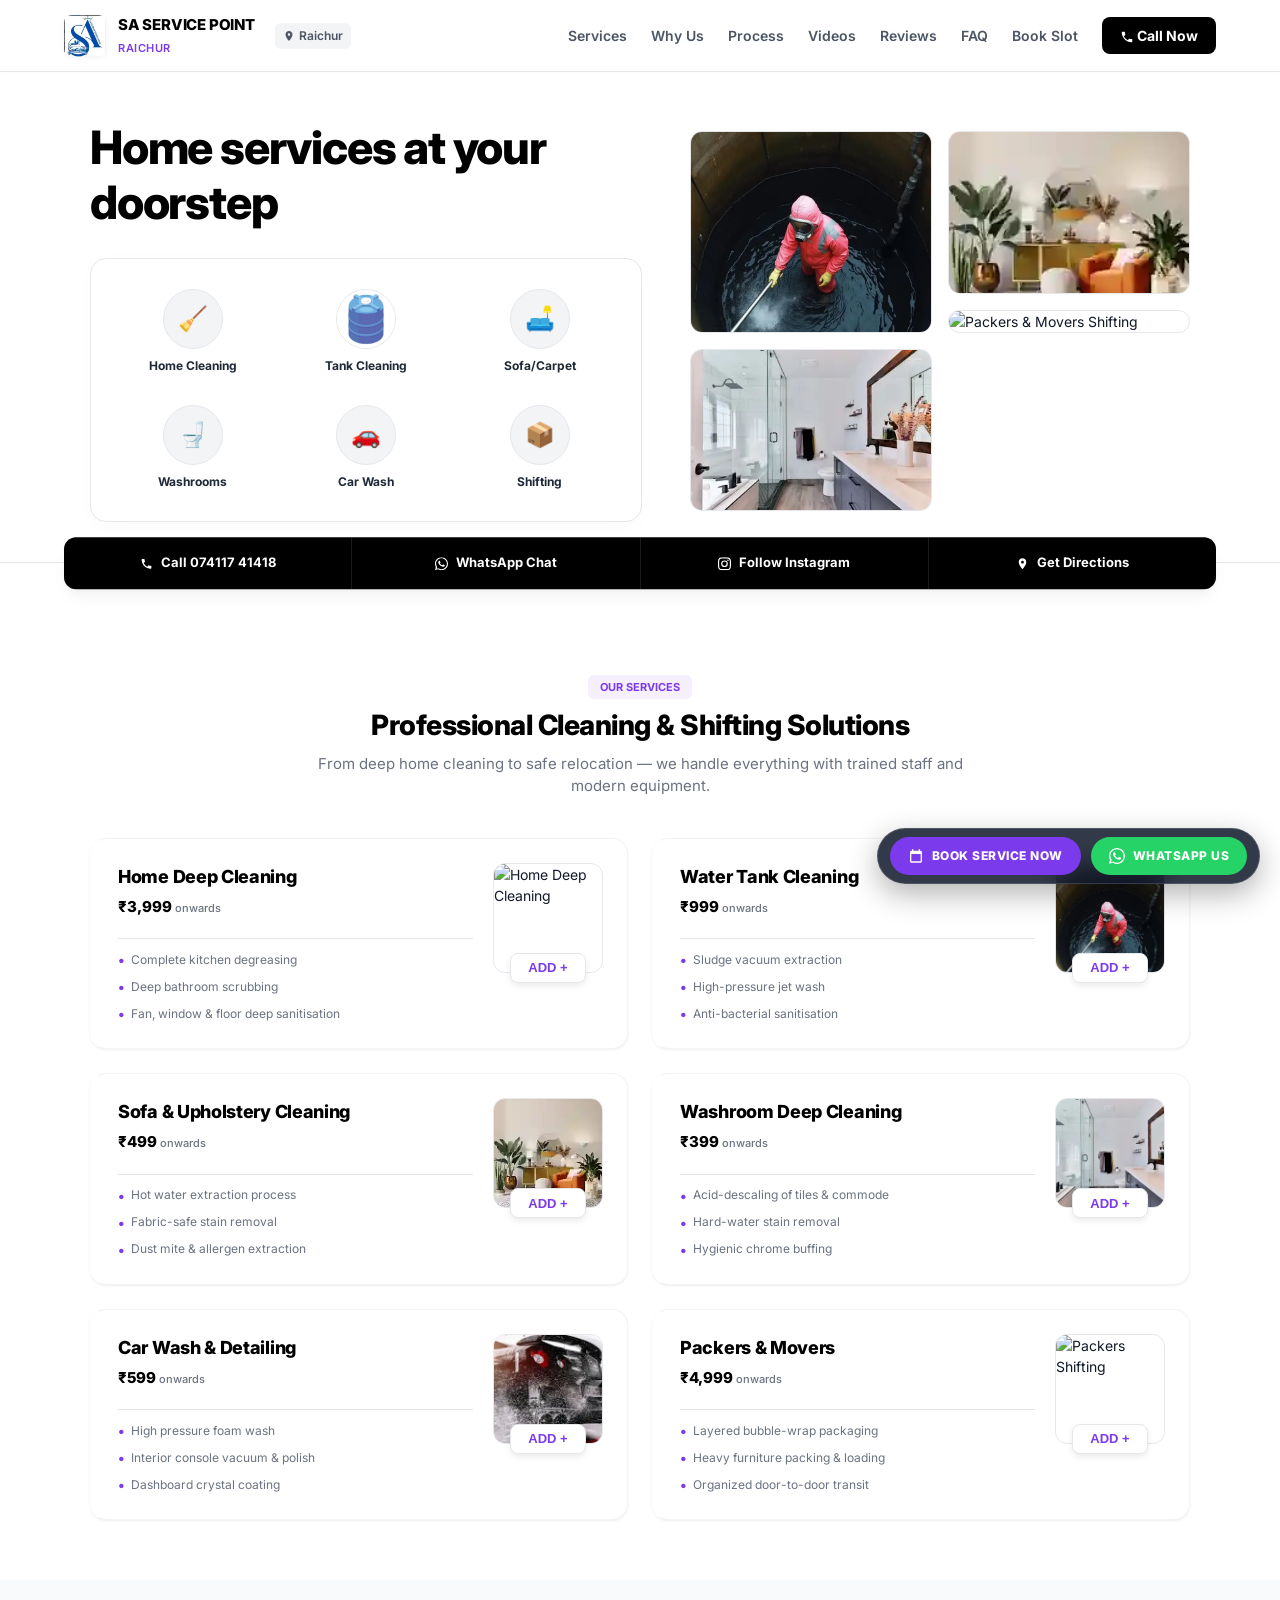
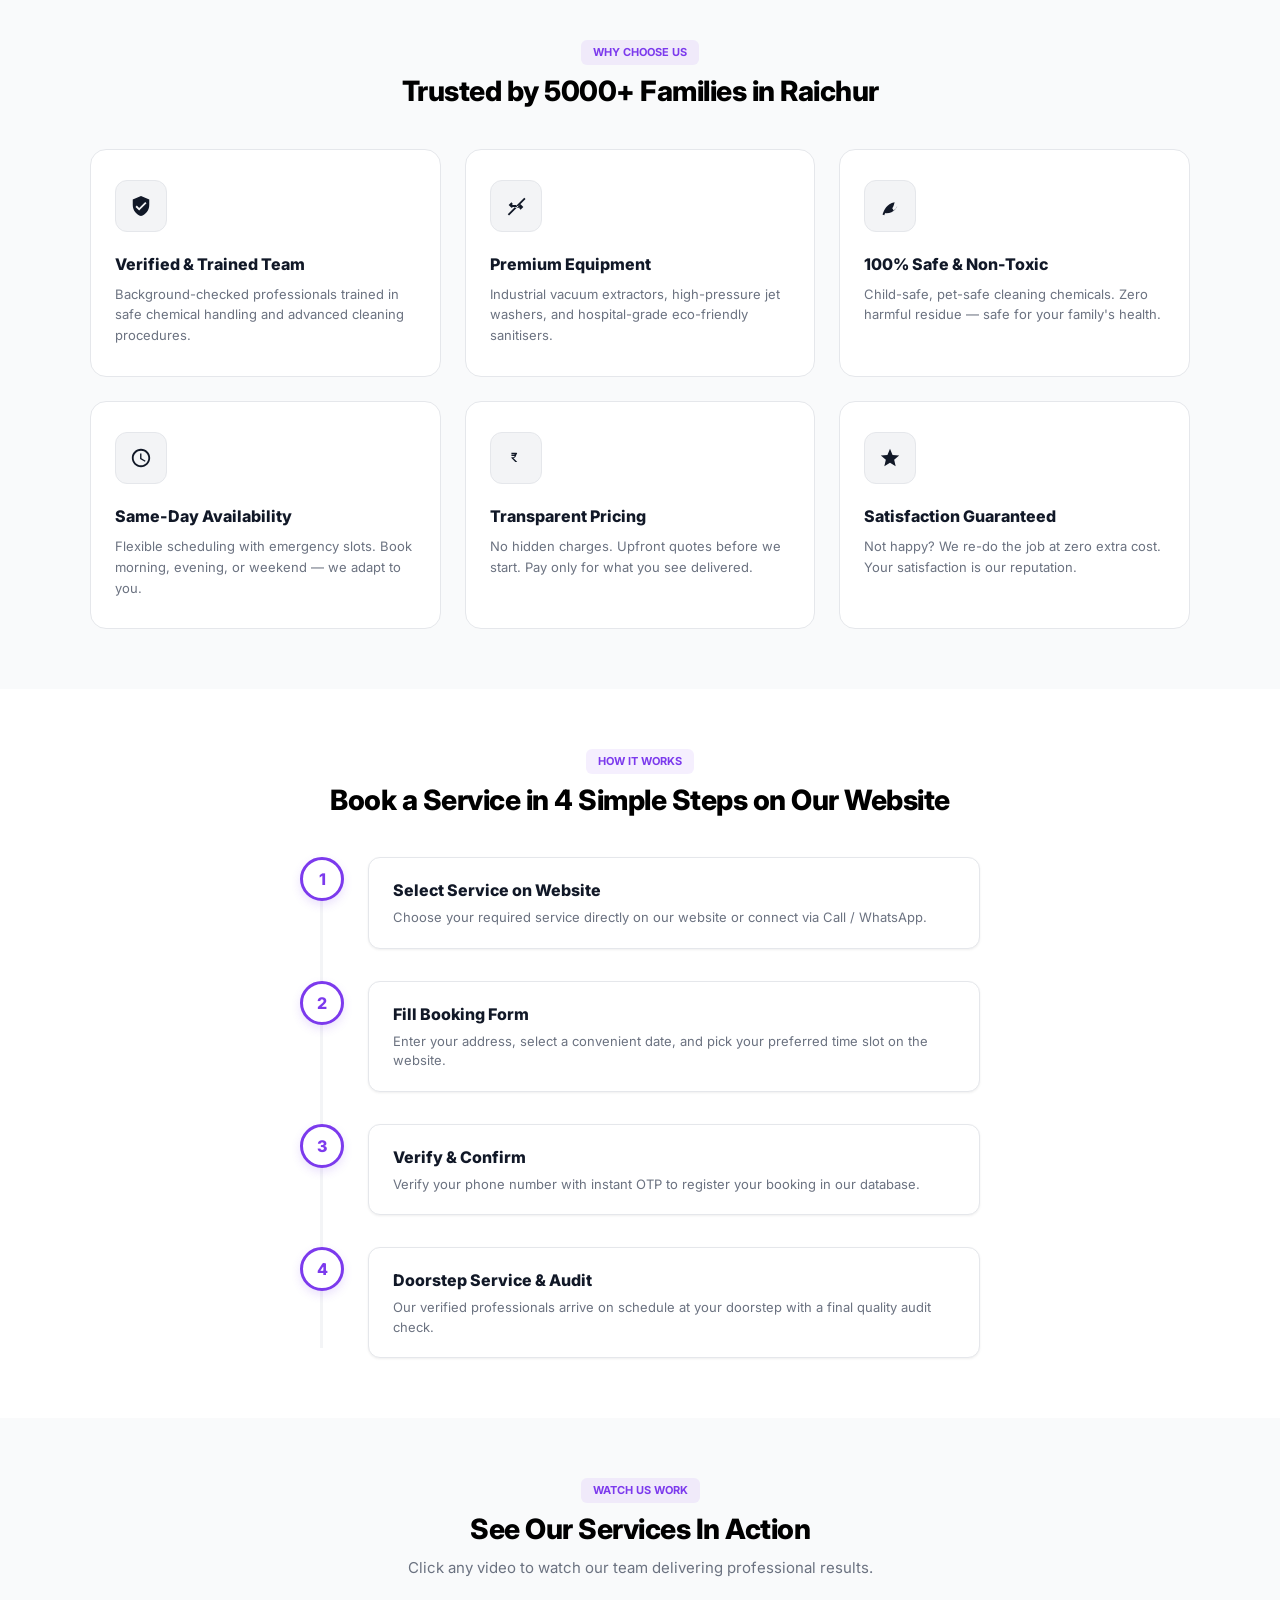
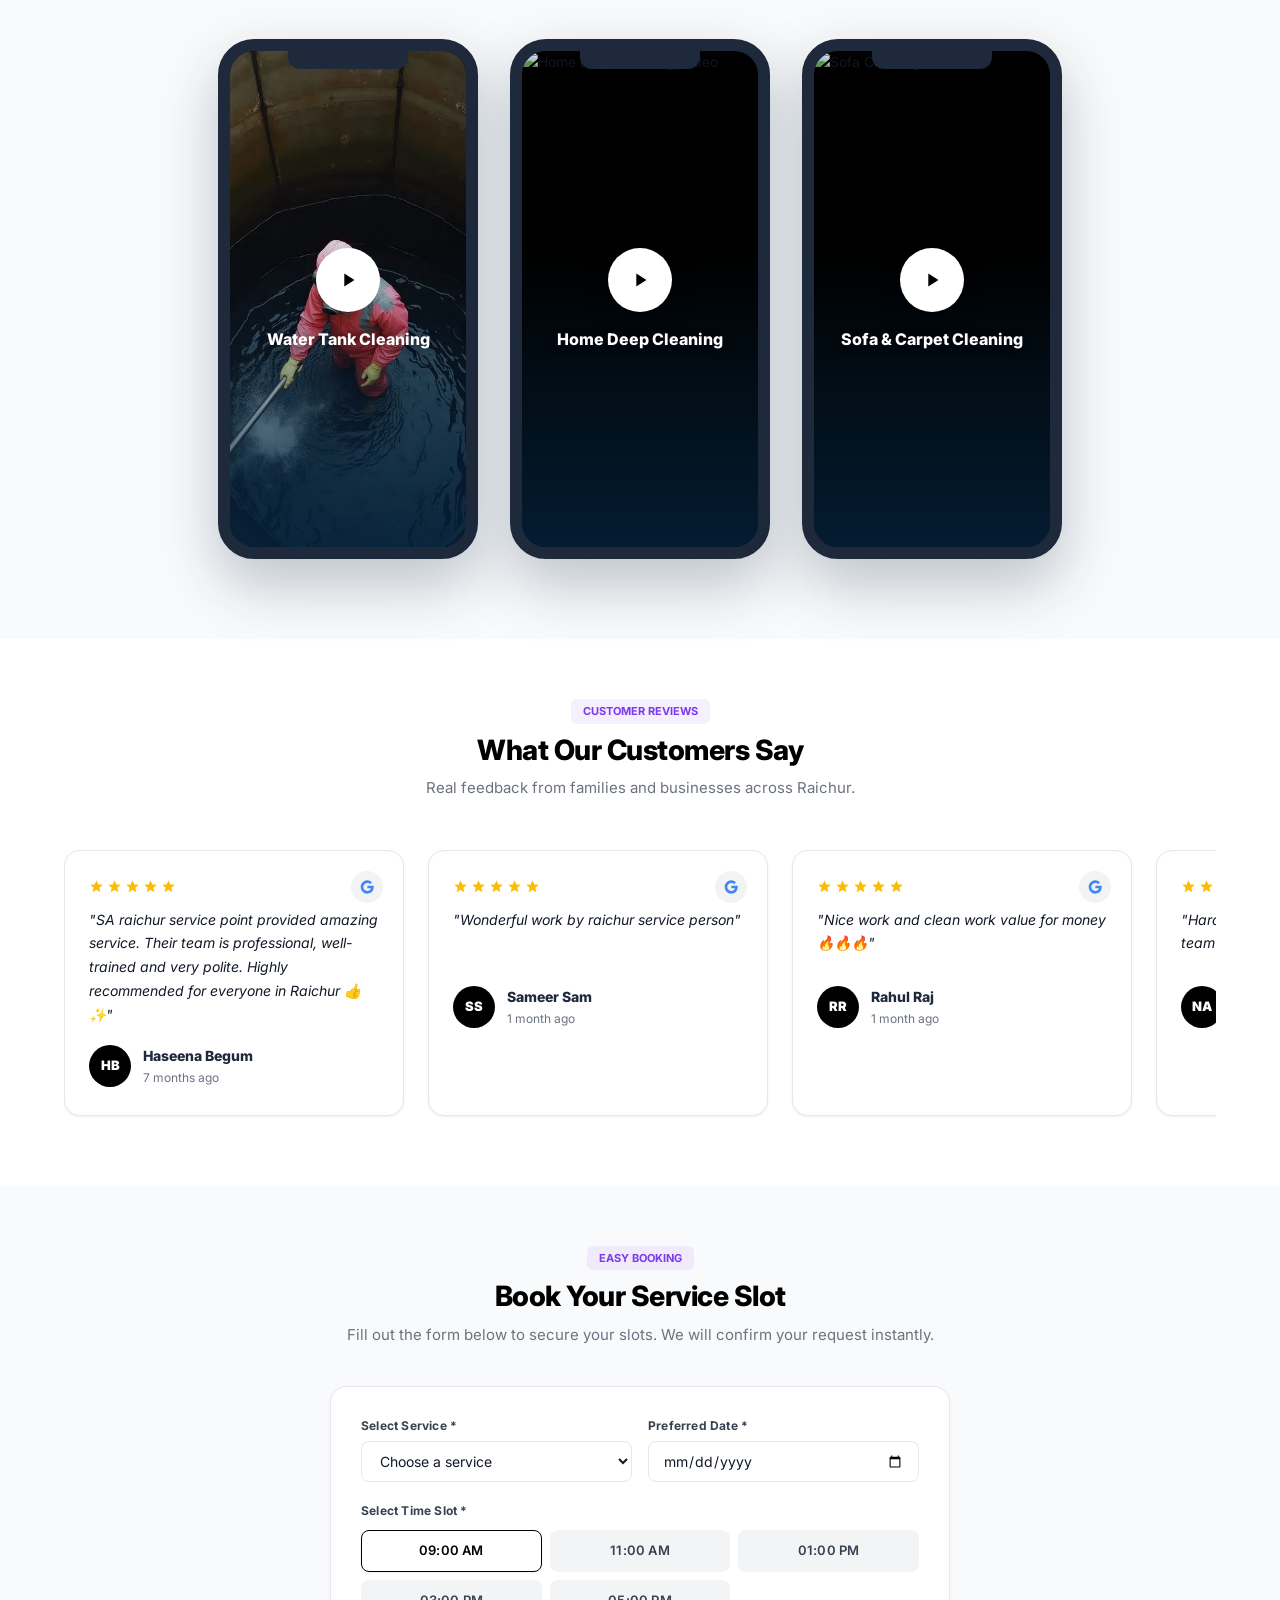
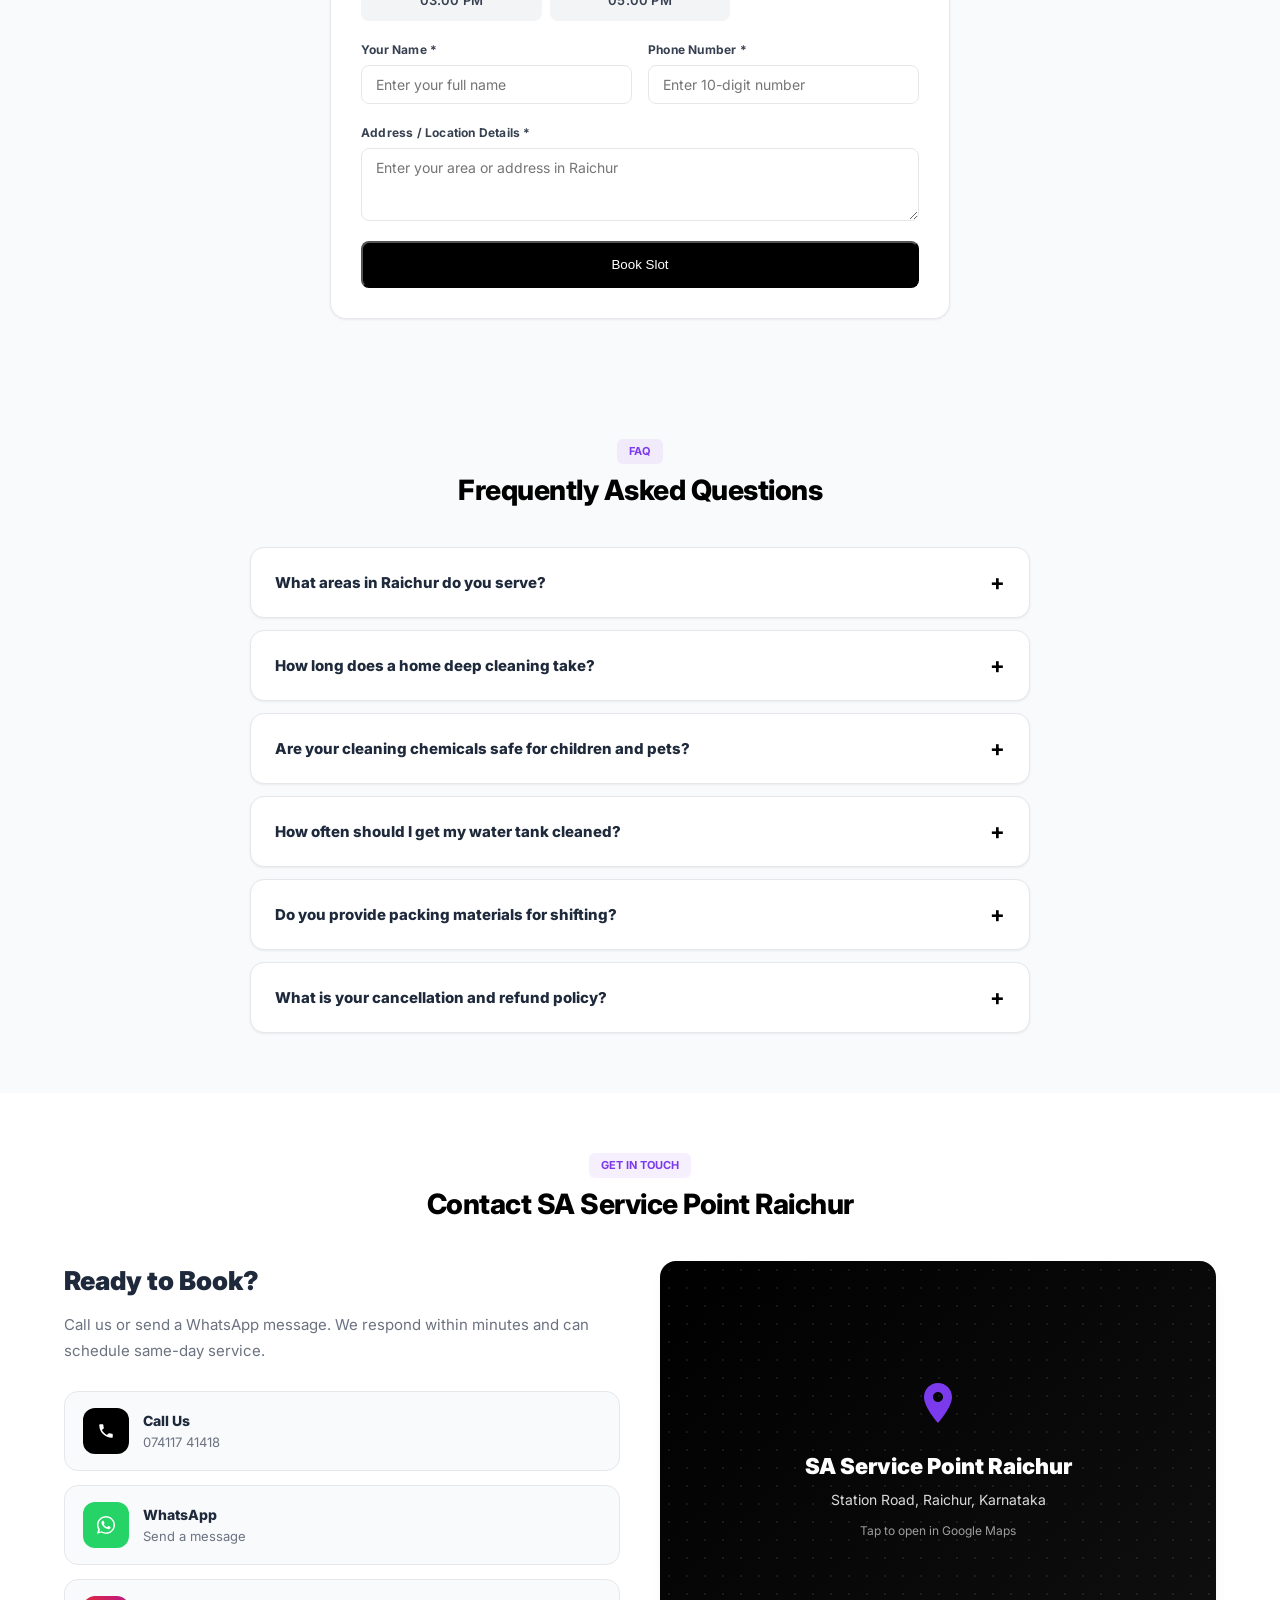
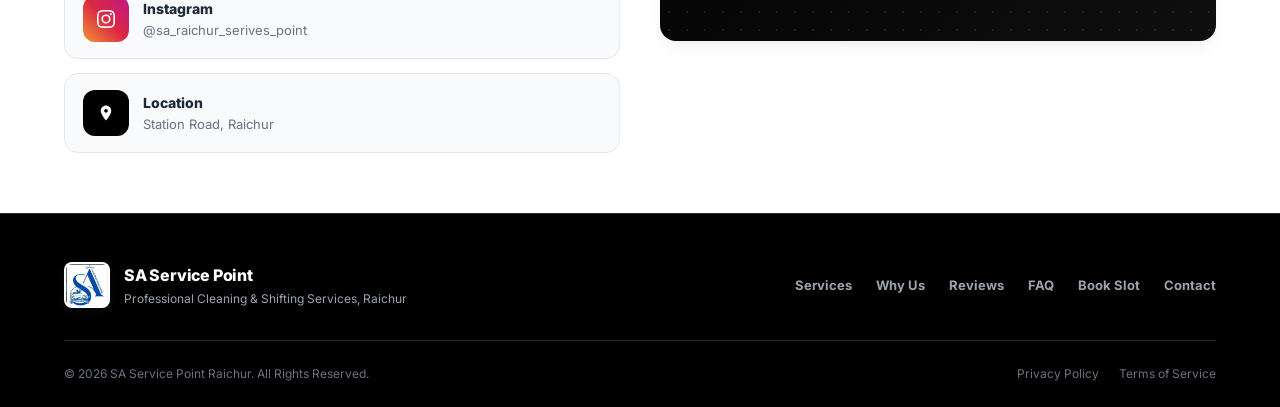
==== commit aa2bba2b: "Add sticky floating action bar with Book Service Now and WhatsApp Us buttons across all viewports" ====
--- a/index.html
+++ b/index.html
@@ -744,10 +744,17 @@
 
     </div>
 
-    <!-- Floating WhatsApp -->
-    <a href="https://wa.me/917411741418" class="fab-whatsapp" target="_blank" aria-label="Chat on WhatsApp">
-      <svg class="svg-icon" style="width:28px;height:28px" viewBox="0 0 24 24"><path d="M17.472 14.382c-.297-.149-1.758-.867-2.03-.967-.273-.099-.471-.148-.67.15-.197.297-.767.966-.94 1.164-.173.199-.347.223-.644.075-.297-.15-1.255-.463-2.39-1.475-.883-.788-1.48-1.761-1.653-2.059-.173-.297-.018-.458.13-.606.134-.133.298-.347.446-.52.149-.174.198-.298.298-.497.099-.198.05-.371-.025-.52-.075-.149-.669-1.612-.916-2.207-.242-.579-.487-.5-.669-.51-.173-.008-.371-.01-.57-.01-.198 0-.52.074-.792.372-.272.297-1.04 1.016-1.04 2.479 0 1.462 1.065 2.875 1.213 3.074.149.198 2.096 3.2 5.077 4.487.709.306 1.262.489 1.694.625.712.227 1.36.195 1.871.118.571-.085 1.758-.719 2.006-1.413.248-.694.248-1.289.173-1.413-.074-.124-.272-.198-.57-.347z"/><path d="M12 0C5.373 0 0 5.373 0 12c0 2.123.554 4.118 1.528 5.845L.057 23.5l5.808-1.449A11.953 11.953 0 0012 24c6.627 0 12-5.373 12-12S18.627 0 12 0zm0 22c-1.854 0-3.594-.5-5.09-1.374l-.364-.217-3.448.86.875-3.36-.237-.386A9.953 9.953 0 012 12C2 6.477 6.477 2 12 2s10 4.477 10 10-4.477 10-10 10z"/></svg>
-    </a>
+    <!-- Sticky Floating Action Bar (Mobile & Desktop) -->
+    <div class="sticky-action-bar">
+      <a href="#booking" class="sticky-btn sticky-btn-book">
+        <svg class="svg-icon" viewBox="0 0 24 24" style="width:16px;height:16px"><path d="M19 4h-1V2h-2v2H8V2H6v2H5c-1.11 0-1.99.9-1.99 2L3 20c0 1.1.89 2 2 2h14c1.1 0 2-.9 2-2V6c0-1.1-.9-2-2-2zm0 16H5V9h14v11z"/></svg>
+        BOOK SERVICE NOW
+      </a>
+      <a href="https://wa.me/917411741418" target="_blank" class="sticky-btn sticky-btn-wa">
+        <svg class="svg-icon" viewBox="0 0 24 24" style="width:16px;height:16px"><path d="M17.472 14.382c-.297-.149-1.758-.867-2.03-.967-.273-.099-.471-.148-.67.15-.197.297-.767.966-.94 1.164-.173.199-.347.223-.644.075-.297-.15-1.255-.463-2.39-1.475-.883-.788-1.48-1.761-1.653-2.059-.173-.297-.018-.458.13-.606.134-.133.298-.347.446-.52.149-.174.198-.298.298-.497.099-.198.05-.371-.025-.52-.075-.149-.669-1.612-.916-2.207-.242-.579-.487-.5-.669-.51-.173-.008-.371-.01-.57-.01-.198 0-.52.074-.792.372-.272.297-1.04 1.016-1.04 2.479 0 1.462 1.065 2.875 1.213 3.074.149.198 2.096 3.2 5.077 4.487.709.306 1.262.489 1.694.625.712.227 1.36.195 1.871.118.571-.085 1.758-.719 2.006-1.413.248-.694.248-1.289.173-1.413-.074-.124-.272-.198-.57-.347z"/><path d="M12 0C5.373 0 0 5.373 0 12c0 2.123.554 4.118 1.528 5.845L.057 23.5l5.808-1.449A11.953 11.953 0 0012 24c6.627 0 12-5.373 12-12S18.627 0 12 0zm0 22c-1.854 0-3.594-.5-5.09-1.374l-.364-.217-3.448.86.875-3.36-.237-.386A9.953 9.953 0 012 12C2 6.477 6.477 2 12 2s10 4.477 10 10-4.477 10-10 10z"/></svg>
+        WHATSAPP US
+      </a>
+    </div>
 
     <script src="script.js" defer></script>
   </body>
--- a/styles.css
+++ b/styles.css
@@ -390,10 +390,10 @@
   .footer-legal{justify-content:center}
   .contact-info h3{font-size:22px}
   .contact-links{display:grid;grid-template-columns:1fr 1fr;gap:10px}
-  .contact-item{padding:8px 12px;border-radius:10px;gap:8px;min-height:auto}
-  .contact-icon{width:32px;height:32px;font-size:13px;border-radius:6px}
-  .contact-item strong{font-size:12px}
-  .contact-item span{font-size:10px}
+  .contact-item{padding:8px 10px;border-radius:10px;gap:6px;min-height:auto;min-width:0;overflow:hidden}
+  .contact-icon{width:32px;height:32px;font-size:13px;border-radius:6px;flex-shrink:0}
+  .contact-item strong{font-size:12px;display:block}
+  .contact-item span{font-size:9.5px;display:block;white-space:nowrap;overflow:hidden;text-overflow:ellipsis;max-width:100%}
   .map-block{min-height:280px;padding:30px 20px}
   .fab-whatsapp{bottom:16px;right:16px;width:50px;height:50px;font-size:24px}
 }
@@ -865,3 +865,64 @@
   }
 }
 
+/* ── Sticky Action Bar (Mobile & Desktop) ── */
+.sticky-action-bar {
+  position: fixed;
+  bottom: 16px;
+  right: 20px;
+  z-index: 2000;
+  display: flex;
+  align-items: center;
+  gap: 10px;
+  background: rgba(15, 23, 42, 0.85);
+  backdrop-filter: blur(12px);
+  -webkit-backdrop-filter: blur(12px);
+  padding: 8px 12px;
+  border-radius: 40px;
+  border: 1px solid rgba(255, 255, 255, 0.15);
+  box-shadow: 0 10px 30px rgba(0, 0, 0, 0.3);
+}
+.sticky-btn {
+  display: flex;
+  align-items: center;
+  gap: 8px;
+  padding: 10px 18px;
+  border-radius: 30px;
+  font-size: 12px;
+  font-weight: 800;
+  text-decoration: none;
+  letter-spacing: 0.5px;
+  transition: transform 0.2s ease, box-shadow 0.2s ease;
+}
+.sticky-btn-book {
+  background: var(--accent);
+  color: #ffffff;
+}
+.sticky-btn-book:hover {
+  transform: translateY(-2px);
+  box-shadow: 0 4px 15px rgba(124, 58, 237, 0.4);
+}
+.sticky-btn-wa {
+  background: #25d366;
+  color: #ffffff;
+}
+.sticky-btn-wa:hover {
+  transform: translateY(-2px);
+  box-shadow: 0 4px 15px rgba(37, 211, 102, 0.4);
+}
+@media(max-width: 600px) {
+  .sticky-action-bar {
+    left: 12px;
+    right: 12px;
+    bottom: 12px;
+    justify-content: space-between;
+    padding: 6px 8px;
+  }
+  .sticky-btn {
+    flex: 1;
+    justify-content: center;
+    padding: 10px 8px;
+    font-size: 11px;
+  }
+}
+
--- a/styles.css
+++ b/styles.css
@@ -390,10 +390,10 @@
   .footer-legal{justify-content:center}
   .contact-info h3{font-size:22px}
   .contact-links{display:grid;grid-template-columns:1fr 1fr;gap:10px}
-  .contact-item{padding:8px 12px;border-radius:10px;gap:8px;min-height:auto}
-  .contact-icon{width:32px;height:32px;font-size:13px;border-radius:6px}
-  .contact-item strong{font-size:12px}
-  .contact-item span{font-size:10px}
+  .contact-item{padding:8px 10px;border-radius:10px;gap:6px;min-height:auto;min-width:0;overflow:hidden}
+  .contact-icon{width:32px;height:32px;font-size:13px;border-radius:6px;flex-shrink:0}
+  .contact-item strong{font-size:12px;display:block}
+  .contact-item span{font-size:9.5px;display:block;white-space:nowrap;overflow:hidden;text-overflow:ellipsis;max-width:100%}
   .map-block{min-height:280px;padding:30px 20px}
   .fab-whatsapp{bottom:16px;right:16px;width:50px;height:50px;font-size:24px}
 }
@@ -865,3 +865,64 @@
   }
 }
 
+/* ── Sticky Action Bar (Mobile & Desktop) ── */
+.sticky-action-bar {
+  position: fixed;
+  bottom: 16px;
+  right: 20px;
+  z-index: 2000;
+  display: flex;
+  align-items: center;
+  gap: 10px;
+  background: rgba(15, 23, 42, 0.85);
+  backdrop-filter: blur(12px);
+  -webkit-backdrop-filter: blur(12px);
+  padding: 8px 12px;
+  border-radius: 40px;
+  border: 1px solid rgba(255, 255, 255, 0.15);
+  box-shadow: 0 10px 30px rgba(0, 0, 0, 0.3);
+}
+.sticky-btn {
+  display: flex;
+  align-items: center;
+  gap: 8px;
+  padding: 10px 18px;
+  border-radius: 30px;
+  font-size: 12px;
+  font-weight: 800;
+  text-decoration: none;
+  letter-spacing: 0.5px;
+  transition: transform 0.2s ease, box-shadow 0.2s ease;
+}
+.sticky-btn-book {
+  background: var(--accent);
+  color: #ffffff;
+}
+.sticky-btn-book:hover {
+  transform: translateY(-2px);
+  box-shadow: 0 4px 15px rgba(124, 58, 237, 0.4);
+}
+.sticky-btn-wa {
+  background: #25d366;
+  color: #ffffff;
+}
+.sticky-btn-wa:hover {
+  transform: translateY(-2px);
+  box-shadow: 0 4px 15px rgba(37, 211, 102, 0.4);
+}
+@media(max-width: 600px) {
+  .sticky-action-bar {
+    left: 12px;
+    right: 12px;
+    bottom: 12px;
+    justify-content: space-between;
+    padding: 6px 8px;
+  }
+  .sticky-btn {
+    flex: 1;
+    justify-content: center;
+    padding: 10px 8px;
+    font-size: 11px;
+  }
+}
+
--- a/styles.css
+++ b/styles.css
@@ -390,10 +390,10 @@
   .footer-legal{justify-content:center}
   .contact-info h3{font-size:22px}
   .contact-links{display:grid;grid-template-columns:1fr 1fr;gap:10px}
-  .contact-item{padding:8px 12px;border-radius:10px;gap:8px;min-height:auto}
-  .contact-icon{width:32px;height:32px;font-size:13px;border-radius:6px}
-  .contact-item strong{font-size:12px}
-  .contact-item span{font-size:10px}
+  .contact-item{padding:8px 10px;border-radius:10px;gap:6px;min-height:auto;min-width:0;overflow:hidden}
+  .contact-icon{width:32px;height:32px;font-size:13px;border-radius:6px;flex-shrink:0}
+  .contact-item strong{font-size:12px;display:block}
+  .contact-item span{font-size:9.5px;display:block;white-space:nowrap;overflow:hidden;text-overflow:ellipsis;max-width:100%}
   .map-block{min-height:280px;padding:30px 20px}
   .fab-whatsapp{bottom:16px;right:16px;width:50px;height:50px;font-size:24px}
 }
@@ -865,3 +865,64 @@
   }
 }
 
+/* ── Sticky Action Bar (Mobile & Desktop) ── */
+.sticky-action-bar {
+  position: fixed;
+  bottom: 16px;
+  right: 20px;
+  z-index: 2000;
+  display: flex;
+  align-items: center;
+  gap: 10px;
+  background: rgba(15, 23, 42, 0.85);
+  backdrop-filter: blur(12px);
+  -webkit-backdrop-filter: blur(12px);
+  padding: 8px 12px;
+  border-radius: 40px;
+  border: 1px solid rgba(255, 255, 255, 0.15);
+  box-shadow: 0 10px 30px rgba(0, 0, 0, 0.3);
+}
+.sticky-btn {
+  display: flex;
+  align-items: center;
+  gap: 8px;
+  padding: 10px 18px;
+  border-radius: 30px;
+  font-size: 12px;
+  font-weight: 800;
+  text-decoration: none;
+  letter-spacing: 0.5px;
+  transition: transform 0.2s ease, box-shadow 0.2s ease;
+}
+.sticky-btn-book {
+  background: var(--accent);
+  color: #ffffff;
+}
+.sticky-btn-book:hover {
+  transform: translateY(-2px);
+  box-shadow: 0 4px 15px rgba(124, 58, 237, 0.4);
+}
+.sticky-btn-wa {
+  background: #25d366;
+  color: #ffffff;
+}
+.sticky-btn-wa:hover {
+  transform: translateY(-2px);
+  box-shadow: 0 4px 15px rgba(37, 211, 102, 0.4);
+}
+@media(max-width: 600px) {
+  .sticky-action-bar {
+    left: 12px;
+    right: 12px;
+    bottom: 12px;
+    justify-content: space-between;
+    padding: 6px 8px;
+  }
+  .sticky-btn {
+    flex: 1;
+    justify-content: center;
+    padding: 10px 8px;
+    font-size: 11px;
+  }
+}
+
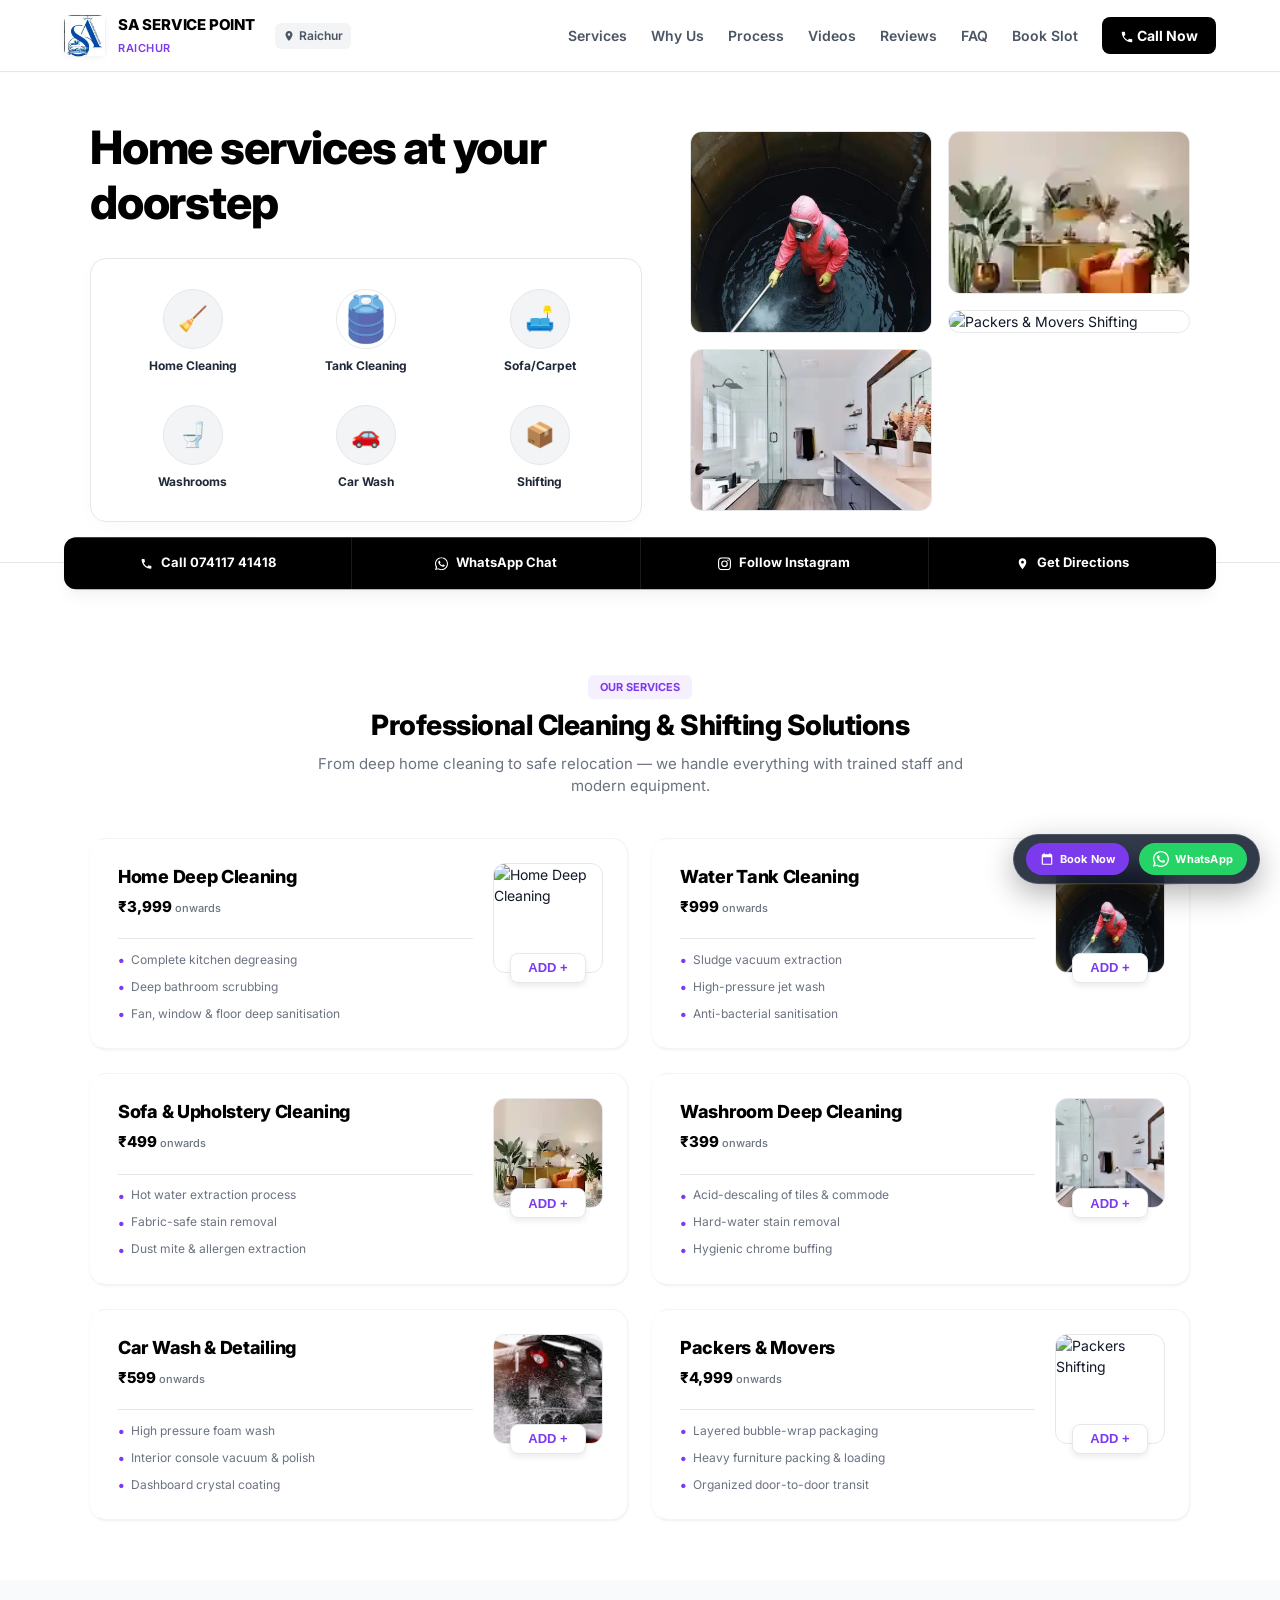
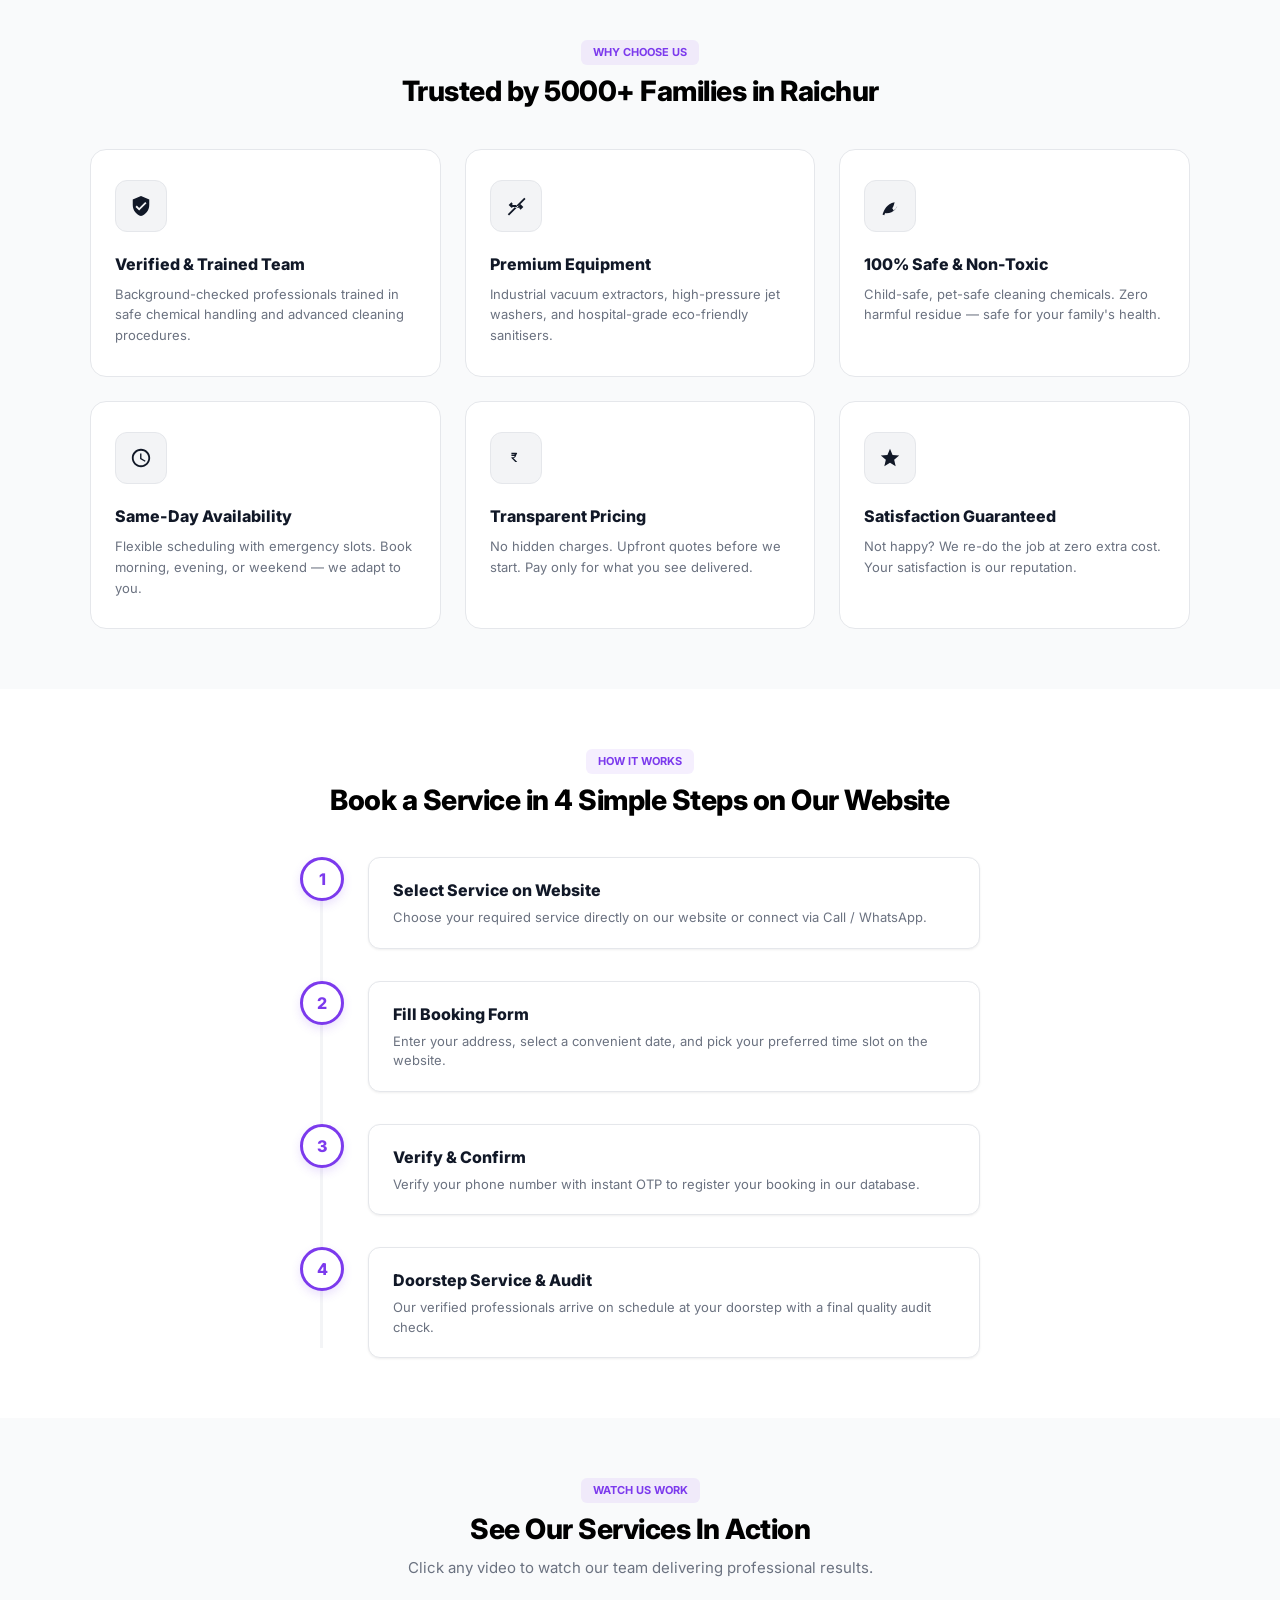
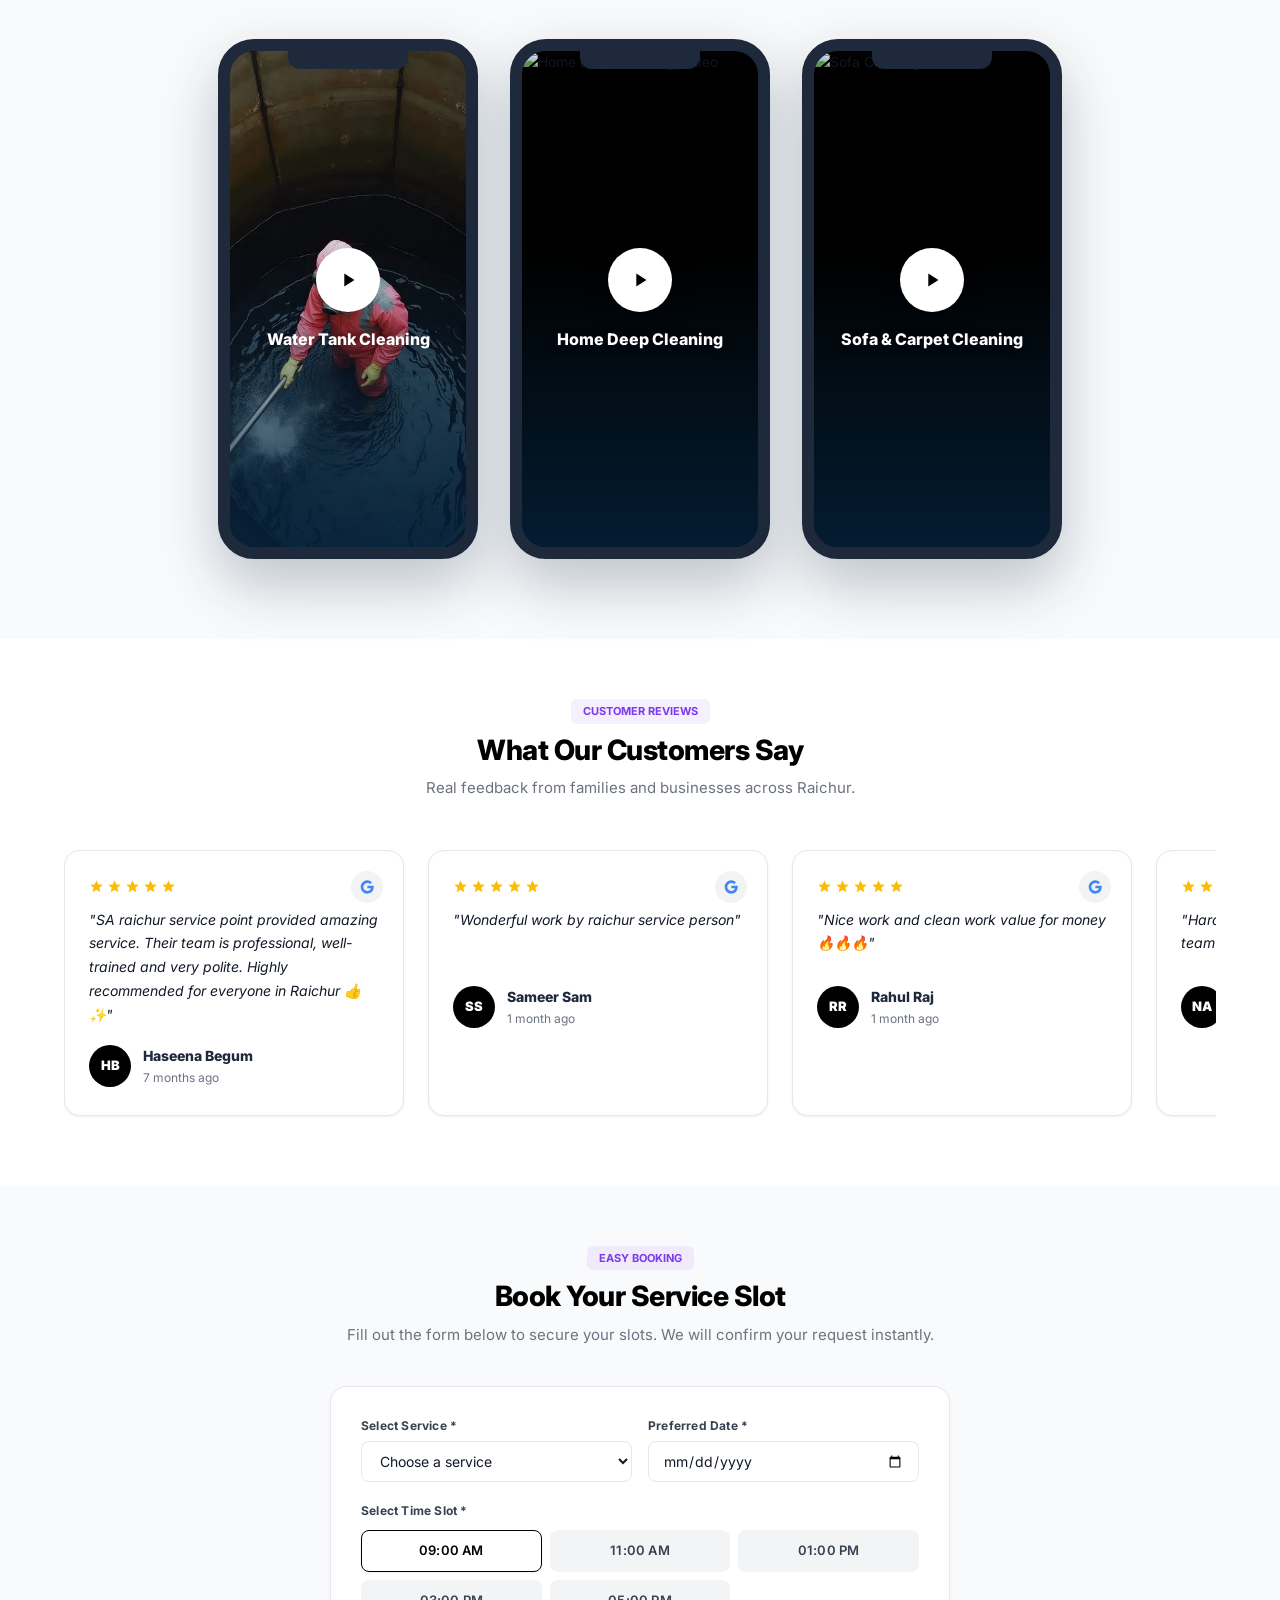
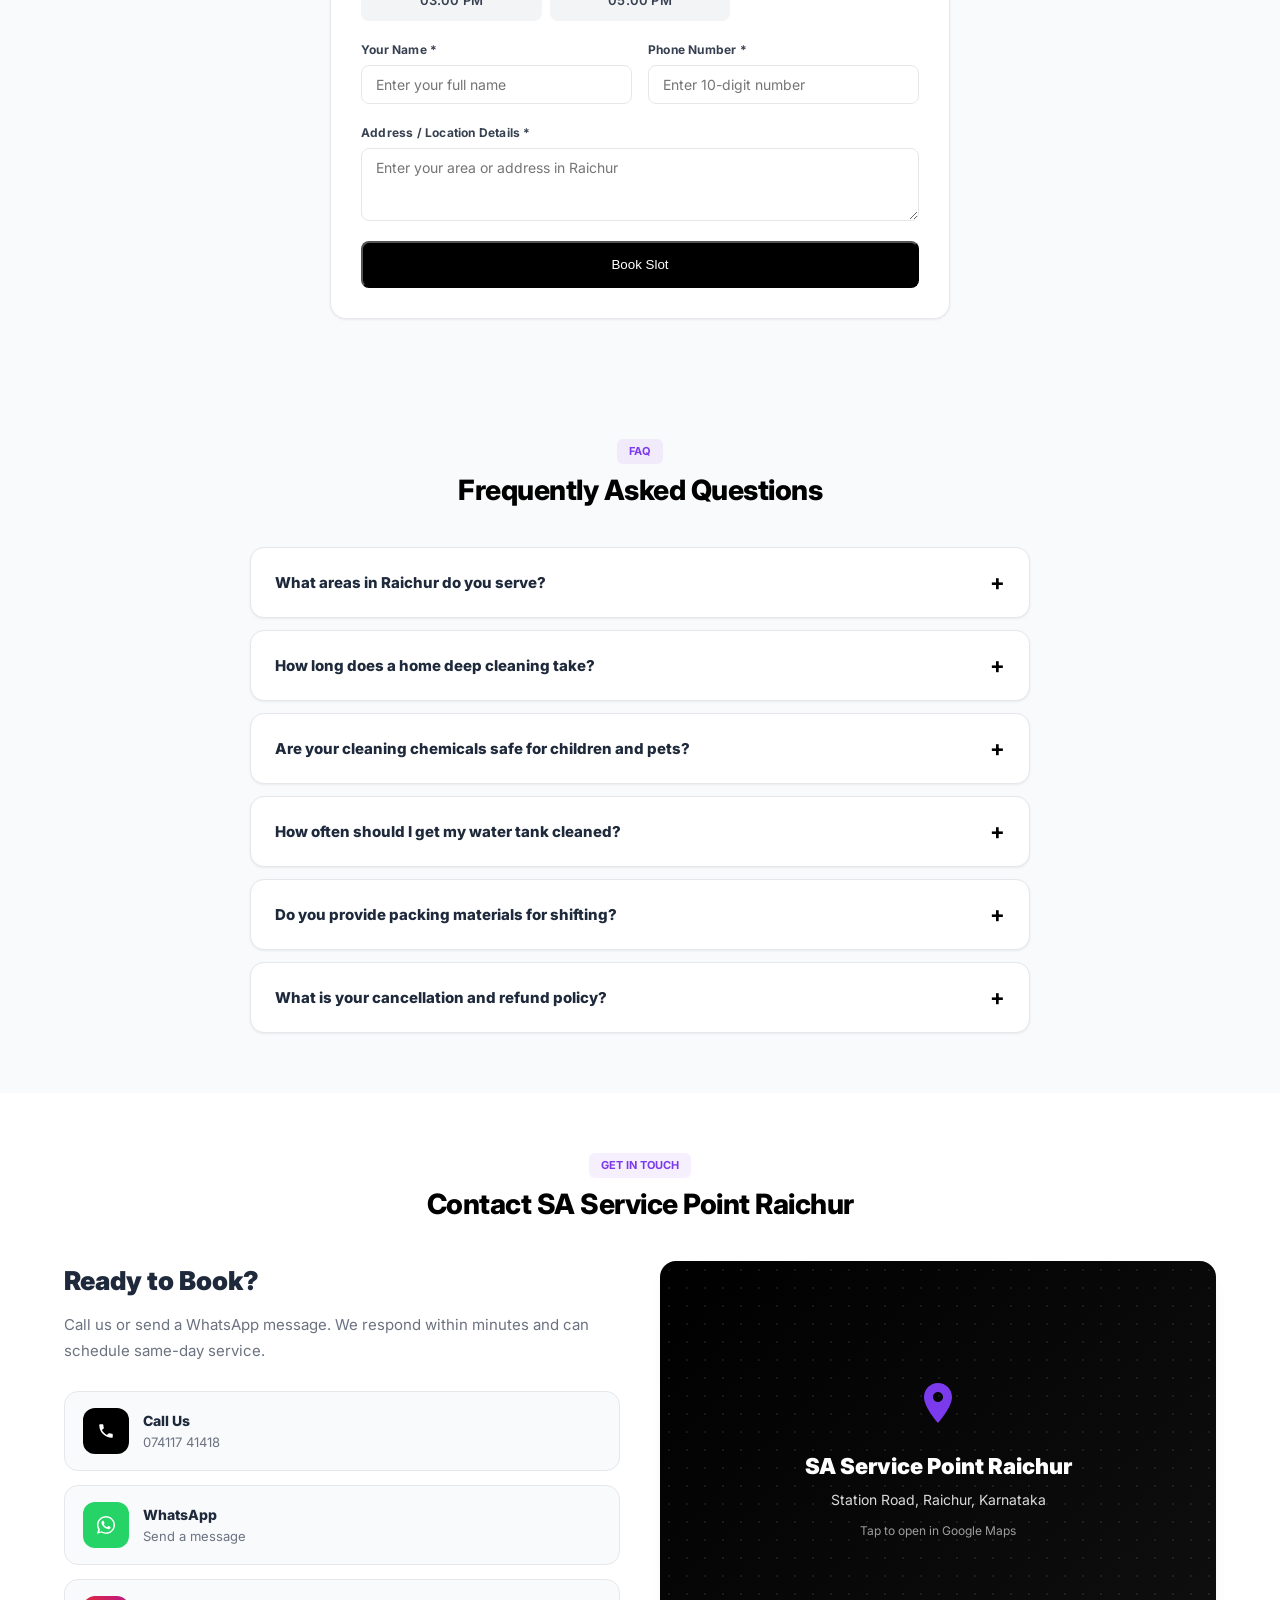
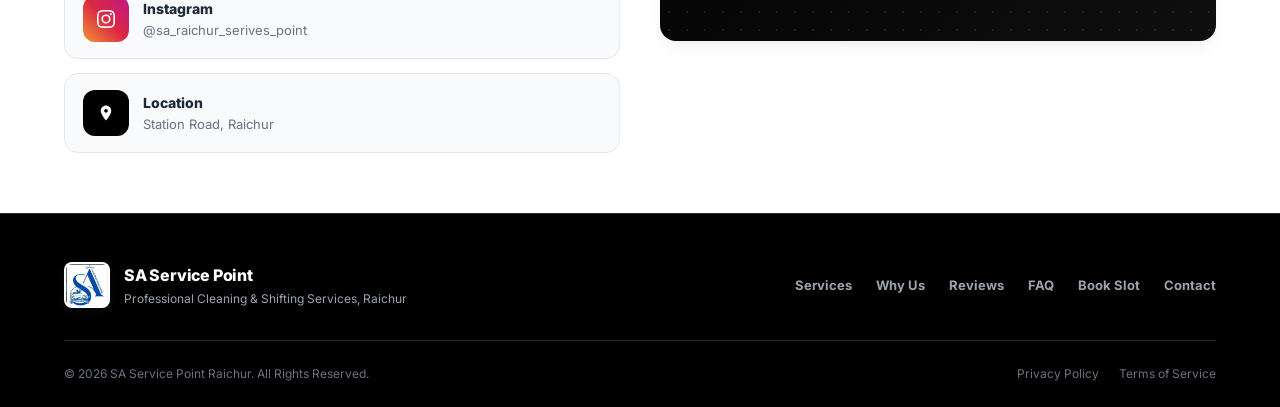
==== commit 55675667: "Make floating action buttons compact and sleek across mobile and desktop viewports" ====
--- a/index.html
+++ b/index.html
@@ -747,12 +747,12 @@
     <!-- Sticky Floating Action Bar (Mobile & Desktop) -->
     <div class="sticky-action-bar">
       <a href="#booking" class="sticky-btn sticky-btn-book">
-        <svg class="svg-icon" viewBox="0 0 24 24" style="width:16px;height:16px"><path d="M19 4h-1V2h-2v2H8V2H6v2H5c-1.11 0-1.99.9-1.99 2L3 20c0 1.1.89 2 2 2h14c1.1 0 2-.9 2-2V6c0-1.1-.9-2-2-2zm0 16H5V9h14v11z"/></svg>
-        BOOK SERVICE NOW
+        <svg class="svg-icon" viewBox="0 0 24 24" style="width:14px;height:14px"><path d="M19 4h-1V2h-2v2H8V2H6v2H5c-1.11 0-1.99.9-1.99 2L3 20c0 1.1.89 2 2 2h14c1.1 0 2-.9 2-2V6c0-1.1-.9-2-2-2zm0 16H5V9h14v11z"/></svg>
+        Book Now
       </a>
-      <a href="https://wa.me/917411741418" target="_blank" class="sticky-btn sticky-btn-wa">
+      <a href="https://wa.me/917411741418" target="_blank" class="sticky-btn sticky-btn-wa" aria-label="WhatsApp">
         <svg class="svg-icon" viewBox="0 0 24 24" style="width:16px;height:16px"><path d="M17.472 14.382c-.297-.149-1.758-.867-2.03-.967-.273-.099-.471-.148-.67.15-.197.297-.767.966-.94 1.164-.173.199-.347.223-.644.075-.297-.15-1.255-.463-2.39-1.475-.883-.788-1.48-1.761-1.653-2.059-.173-.297-.018-.458.13-.606.134-.133.298-.347.446-.52.149-.174.198-.298.298-.497.099-.198.05-.371-.025-.52-.075-.149-.669-1.612-.916-2.207-.242-.579-.487-.5-.669-.51-.173-.008-.371-.01-.57-.01-.198 0-.52.074-.792.372-.272.297-1.04 1.016-1.04 2.479 0 1.462 1.065 2.875 1.213 3.074.149.198 2.096 3.2 5.077 4.487.709.306 1.262.489 1.694.625.712.227 1.36.195 1.871.118.571-.085 1.758-.719 2.006-1.413.248-.694.248-1.289.173-1.413-.074-.124-.272-.198-.57-.347z"/><path d="M12 0C5.373 0 0 5.373 0 12c0 2.123.554 4.118 1.528 5.845L.057 23.5l5.808-1.449A11.953 11.953 0 0012 24c6.627 0 12-5.373 12-12S18.627 0 12 0zm0 22c-1.854 0-3.594-.5-5.09-1.374l-.364-.217-3.448.86.875-3.36-.237-.386A9.953 9.953 0 012 12C2 6.477 6.477 2 12 2s10 4.477 10 10-4.477 10-10 10z"/></svg>
-        WHATSAPP US
+        WhatsApp
       </a>
     </div>
 
--- a/styles.css
+++ b/styles.css
@@ -885,13 +885,13 @@
 .sticky-btn {
   display: flex;
   align-items: center;
-  gap: 8px;
-  padding: 10px 18px;
-  border-radius: 30px;
-  font-size: 12px;
-  font-weight: 800;
+  gap: 6px;
+  padding: 8px 14px;
+  border-radius: 24px;
+  font-size: 11px;
+  font-weight: 700;
   text-decoration: none;
-  letter-spacing: 0.5px;
+  letter-spacing: 0.2px;
   transition: transform 0.2s ease, box-shadow 0.2s ease;
 }
 .sticky-btn-book {
@@ -912,17 +912,25 @@
 }
 @media(max-width: 600px) {
   .sticky-action-bar {
-    left: 12px;
-    right: 12px;
-    bottom: 12px;
-    justify-content: space-between;
-    padding: 6px 8px;
+    left: auto;
+    right: 14px;
+    bottom: 16px;
+    flex-direction: column-reverse;
+    align-items: flex-end;
+    gap: 8px;
+    background: transparent;
+    border: none;
+    backdrop-filter: none;
+    -webkit-backdrop-filter: none;
+    box-shadow: none;
+    padding: 0;
   }
   .sticky-btn {
-    flex: 1;
-    justify-content: center;
-    padding: 10px 8px;
-    font-size: 11px;
+    flex: initial;
+    padding: 7px 12px;
+    font-size: 10.5px;
+    border-radius: 20px;
+    box-shadow: 0 6px 18px rgba(0,0,0,0.25);
   }
 }
 
--- a/styles.css
+++ b/styles.css
@@ -885,13 +885,13 @@
 .sticky-btn {
   display: flex;
   align-items: center;
-  gap: 8px;
-  padding: 10px 18px;
-  border-radius: 30px;
-  font-size: 12px;
-  font-weight: 800;
+  gap: 6px;
+  padding: 8px 14px;
+  border-radius: 24px;
+  font-size: 11px;
+  font-weight: 700;
   text-decoration: none;
-  letter-spacing: 0.5px;
+  letter-spacing: 0.2px;
   transition: transform 0.2s ease, box-shadow 0.2s ease;
 }
 .sticky-btn-book {
@@ -912,17 +912,25 @@
 }
 @media(max-width: 600px) {
   .sticky-action-bar {
-    left: 12px;
-    right: 12px;
-    bottom: 12px;
-    justify-content: space-between;
-    padding: 6px 8px;
+    left: auto;
+    right: 14px;
+    bottom: 16px;
+    flex-direction: column-reverse;
+    align-items: flex-end;
+    gap: 8px;
+    background: transparent;
+    border: none;
+    backdrop-filter: none;
+    -webkit-backdrop-filter: none;
+    box-shadow: none;
+    padding: 0;
   }
   .sticky-btn {
-    flex: 1;
-    justify-content: center;
-    padding: 10px 8px;
-    font-size: 11px;
+    flex: initial;
+    padding: 7px 12px;
+    font-size: 10.5px;
+    border-radius: 20px;
+    box-shadow: 0 6px 18px rgba(0,0,0,0.25);
   }
 }
 
--- a/styles.css
+++ b/styles.css
@@ -885,13 +885,13 @@
 .sticky-btn {
   display: flex;
   align-items: center;
-  gap: 8px;
-  padding: 10px 18px;
-  border-radius: 30px;
-  font-size: 12px;
-  font-weight: 800;
+  gap: 6px;
+  padding: 8px 14px;
+  border-radius: 24px;
+  font-size: 11px;
+  font-weight: 700;
   text-decoration: none;
-  letter-spacing: 0.5px;
+  letter-spacing: 0.2px;
   transition: transform 0.2s ease, box-shadow 0.2s ease;
 }
 .sticky-btn-book {
@@ -912,17 +912,25 @@
 }
 @media(max-width: 600px) {
   .sticky-action-bar {
-    left: 12px;
-    right: 12px;
-    bottom: 12px;
-    justify-content: space-between;
-    padding: 6px 8px;
+    left: auto;
+    right: 14px;
+    bottom: 16px;
+    flex-direction: column-reverse;
+    align-items: flex-end;
+    gap: 8px;
+    background: transparent;
+    border: none;
+    backdrop-filter: none;
+    -webkit-backdrop-filter: none;
+    box-shadow: none;
+    padding: 0;
   }
   .sticky-btn {
-    flex: 1;
-    justify-content: center;
-    padding: 10px 8px;
-    font-size: 11px;
+    flex: initial;
+    padding: 7px 12px;
+    font-size: 10.5px;
+    border-radius: 20px;
+    box-shadow: 0 6px 18px rgba(0,0,0,0.25);
   }
 }
 
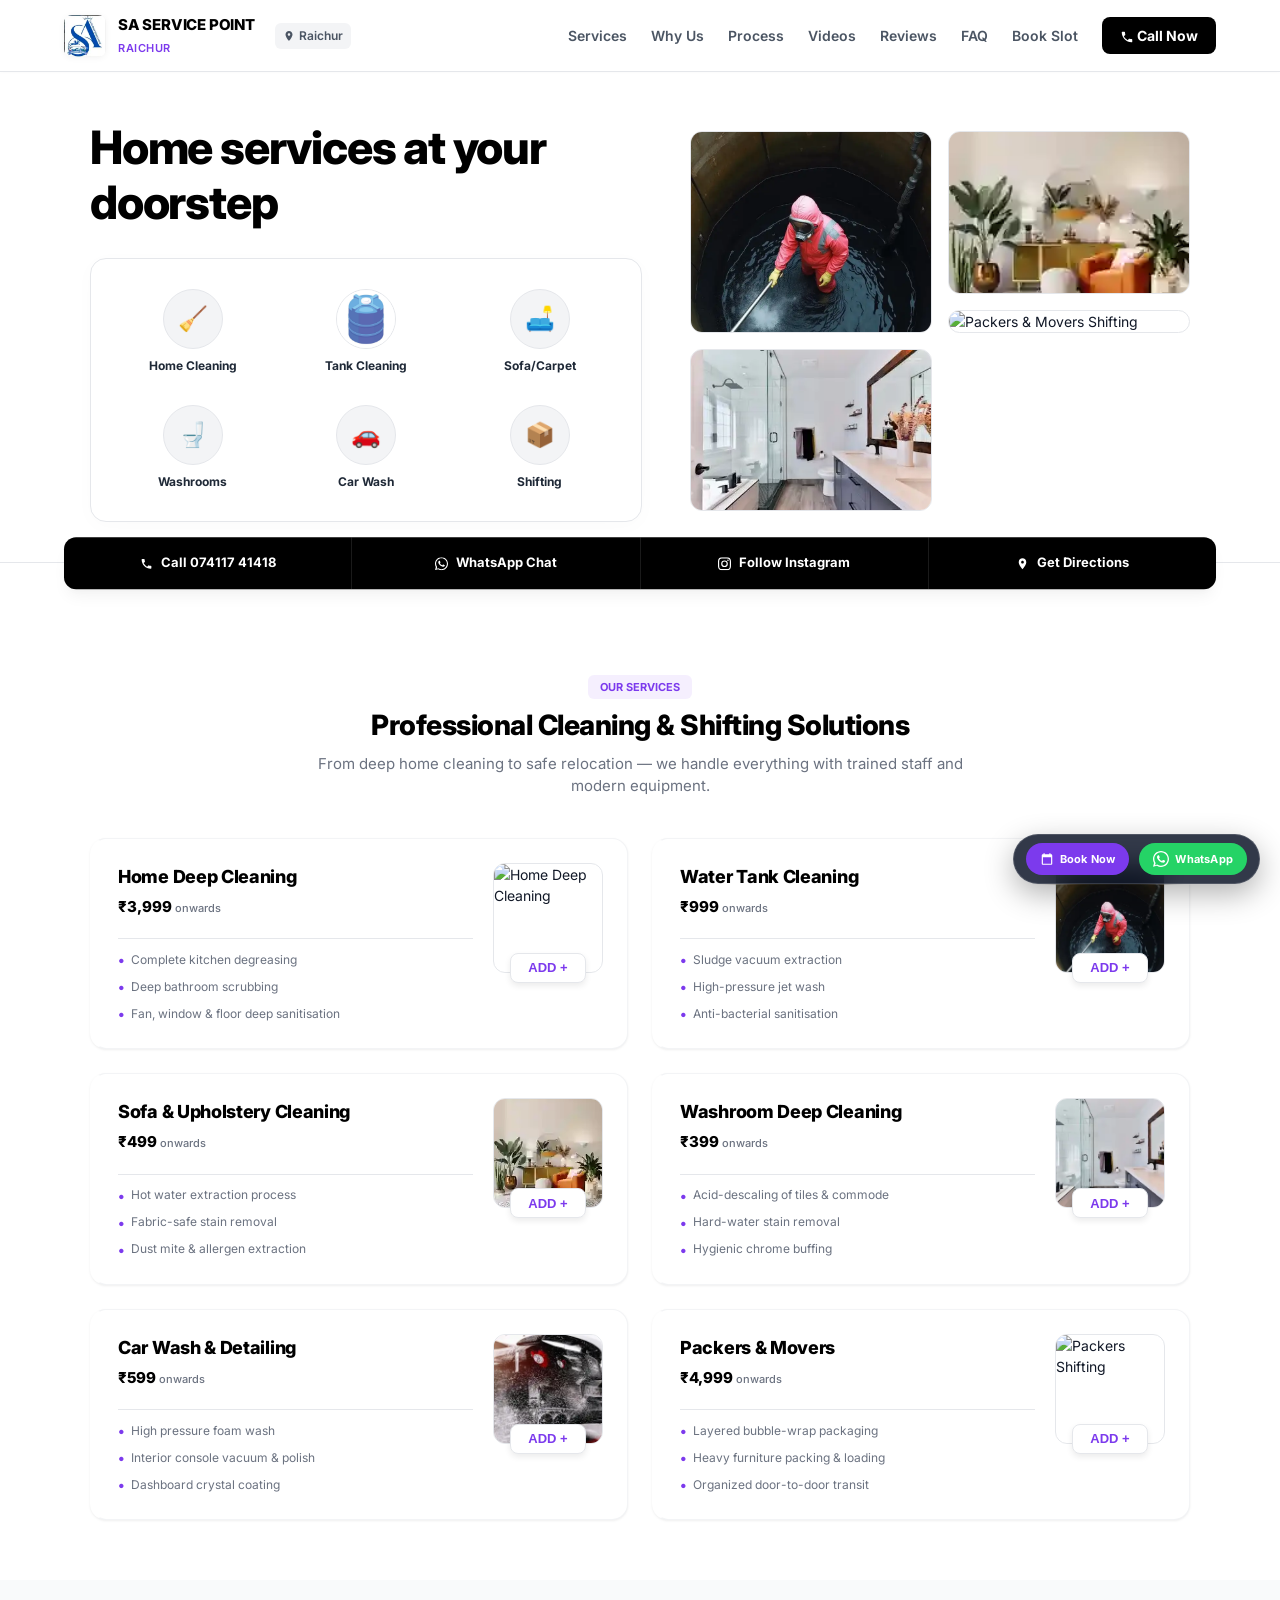
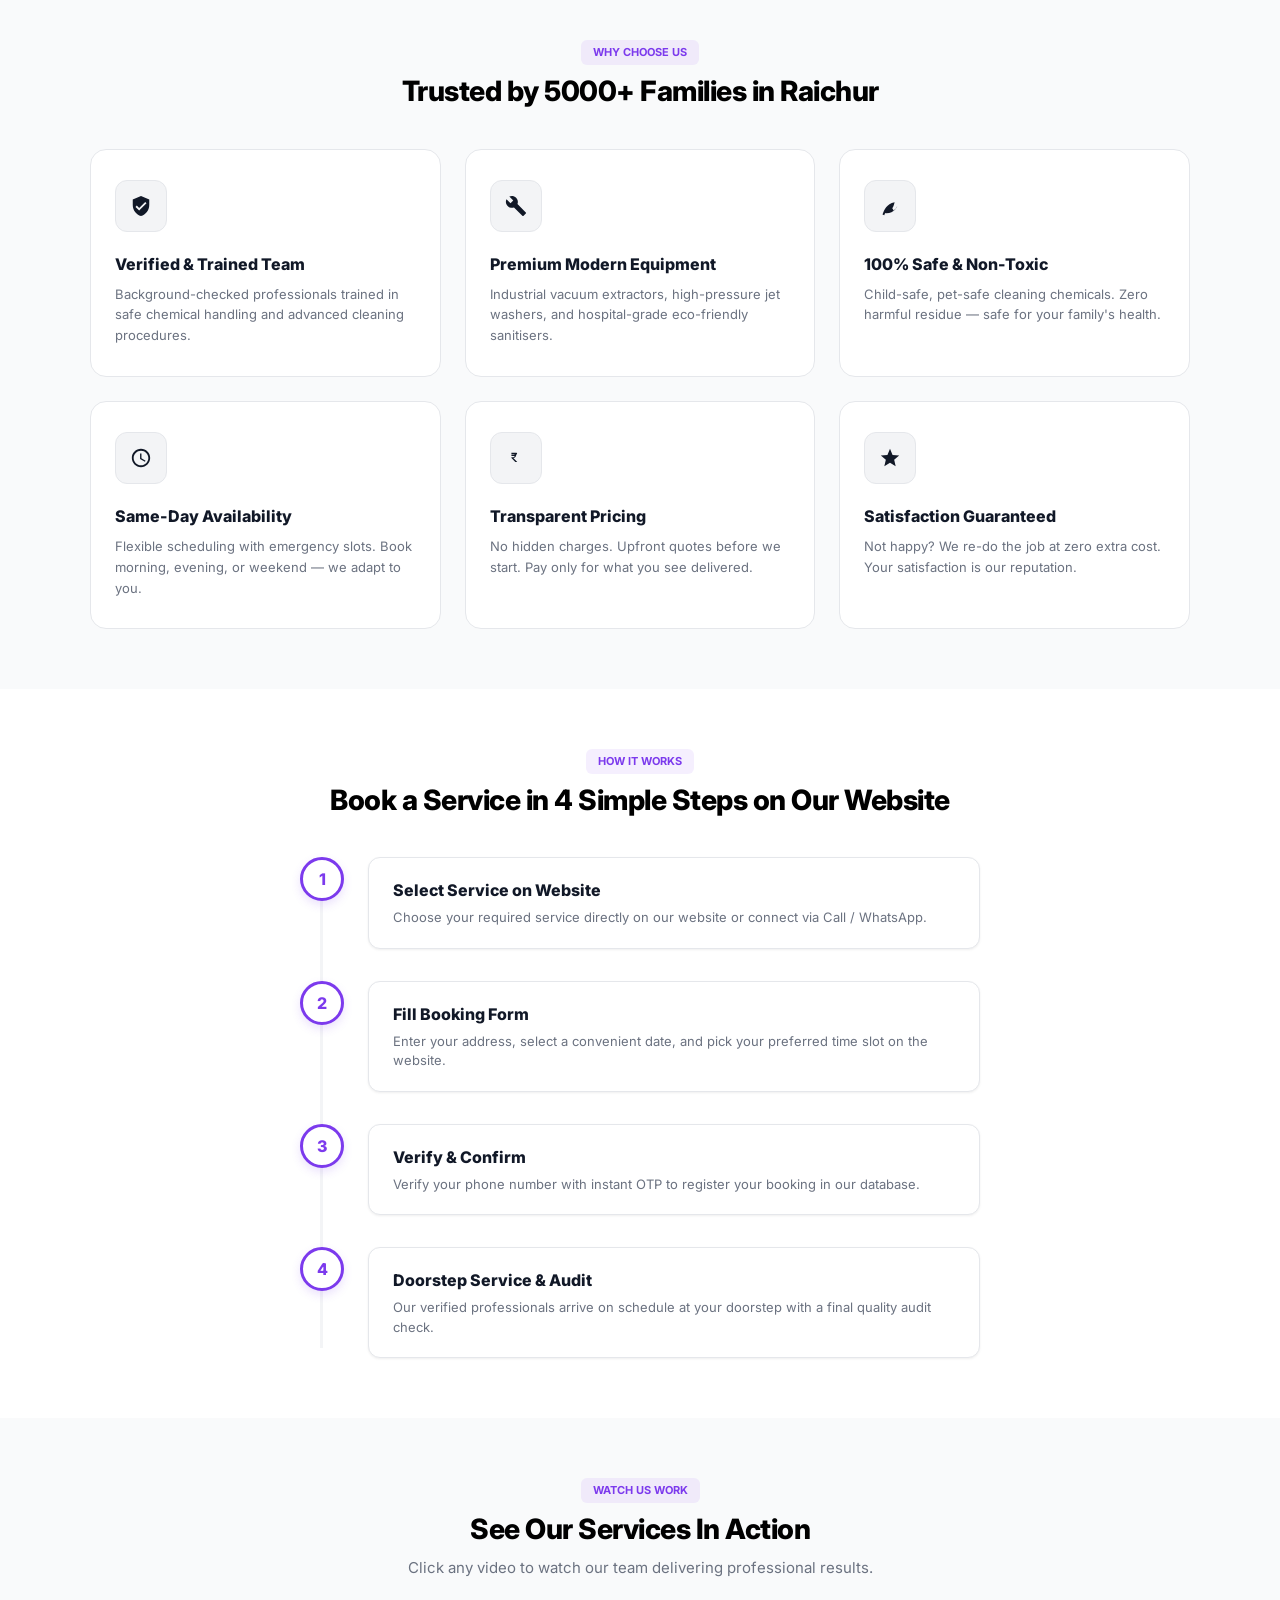
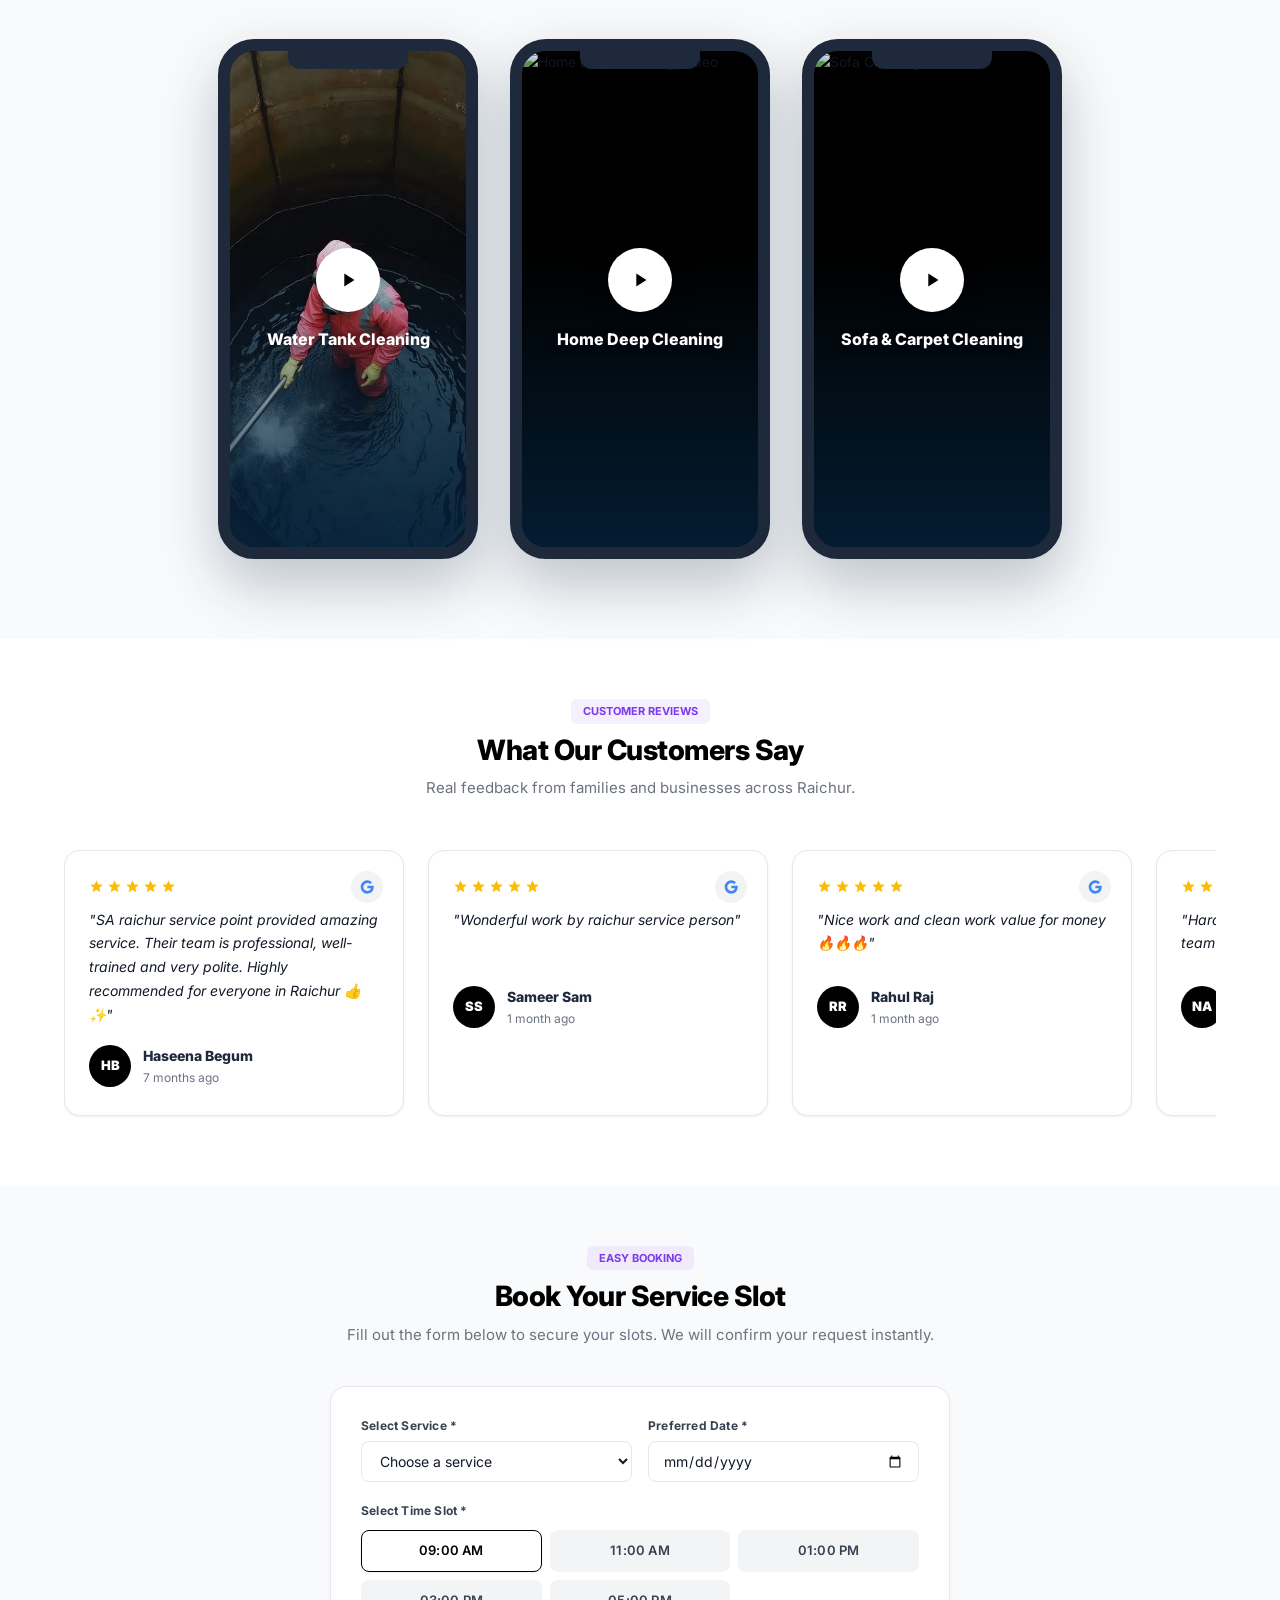
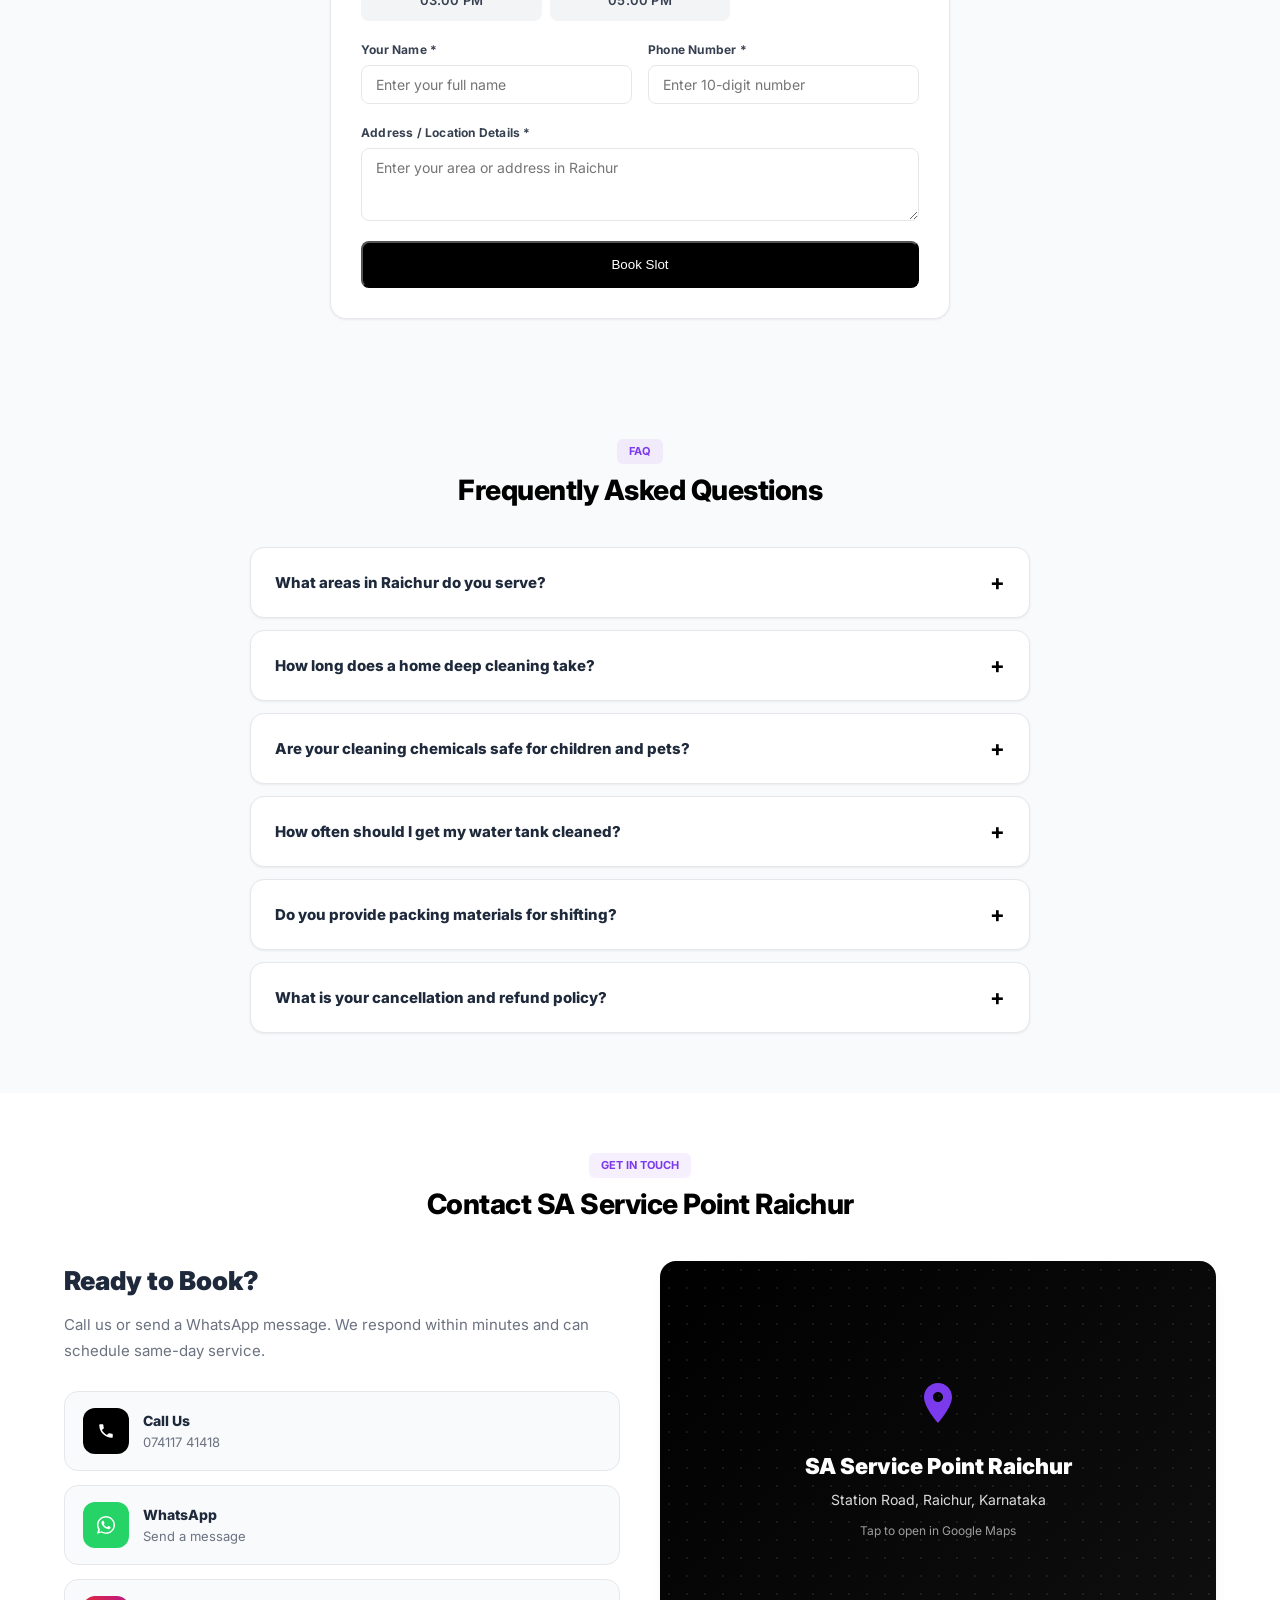
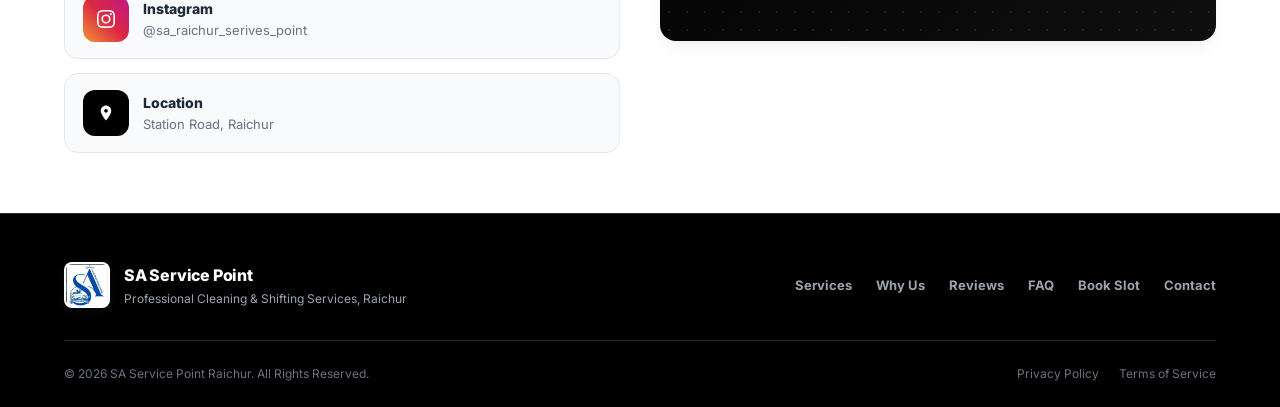
==== commit d9dc045f: "Update Premium Modern Equipment card icon with high-tech equipment SVG icon" ====
--- a/index.html
+++ b/index.html
@@ -325,8 +325,8 @@
             <p>Background-checked professionals trained in safe chemical handling and advanced cleaning procedures.</p>
           </div>
           <div class="why-card anim-up">
-            <div class="why-icon-wrap"><svg class="svg-icon" viewBox="0 0 24 24"><path d="M7 14l-3-3 3-3 1.41 1.41L7.83 11H13v2H7.83l.58.59zM21 3L3 21l1.41 1.41L22.42 4.41zM17 10l3 3-3 3-1.41-1.41.58-.59H11v-2h4.17l-.58-.59z"/></svg></div>
-            <h4>Premium Equipment</h4>
+            <div class="why-icon-wrap"><svg class="svg-icon" viewBox="0 0 24 24"><path d="M22.7 19l-9.1-9.1c.9-2.3.4-5-1.5-6.9-2-2-5-2.4-7.4-1.3L9 6 6 9 1.6 4.7C.4 7.1.9 10.1 2.9 12.1c1.9 1.9 4.6 2.4 6.9 1.5l9.1 9.1c.4.4 1 .4 1.4 0l2.4-2.4c.4-.3.4-1 0-1.3z"/></svg></div>
+            <h4>Premium Modern Equipment</h4>
             <p>Industrial vacuum extractors, high-pressure jet washers, and hospital-grade eco-friendly sanitisers.</p>
           </div>
           <div class="why-card anim-up">
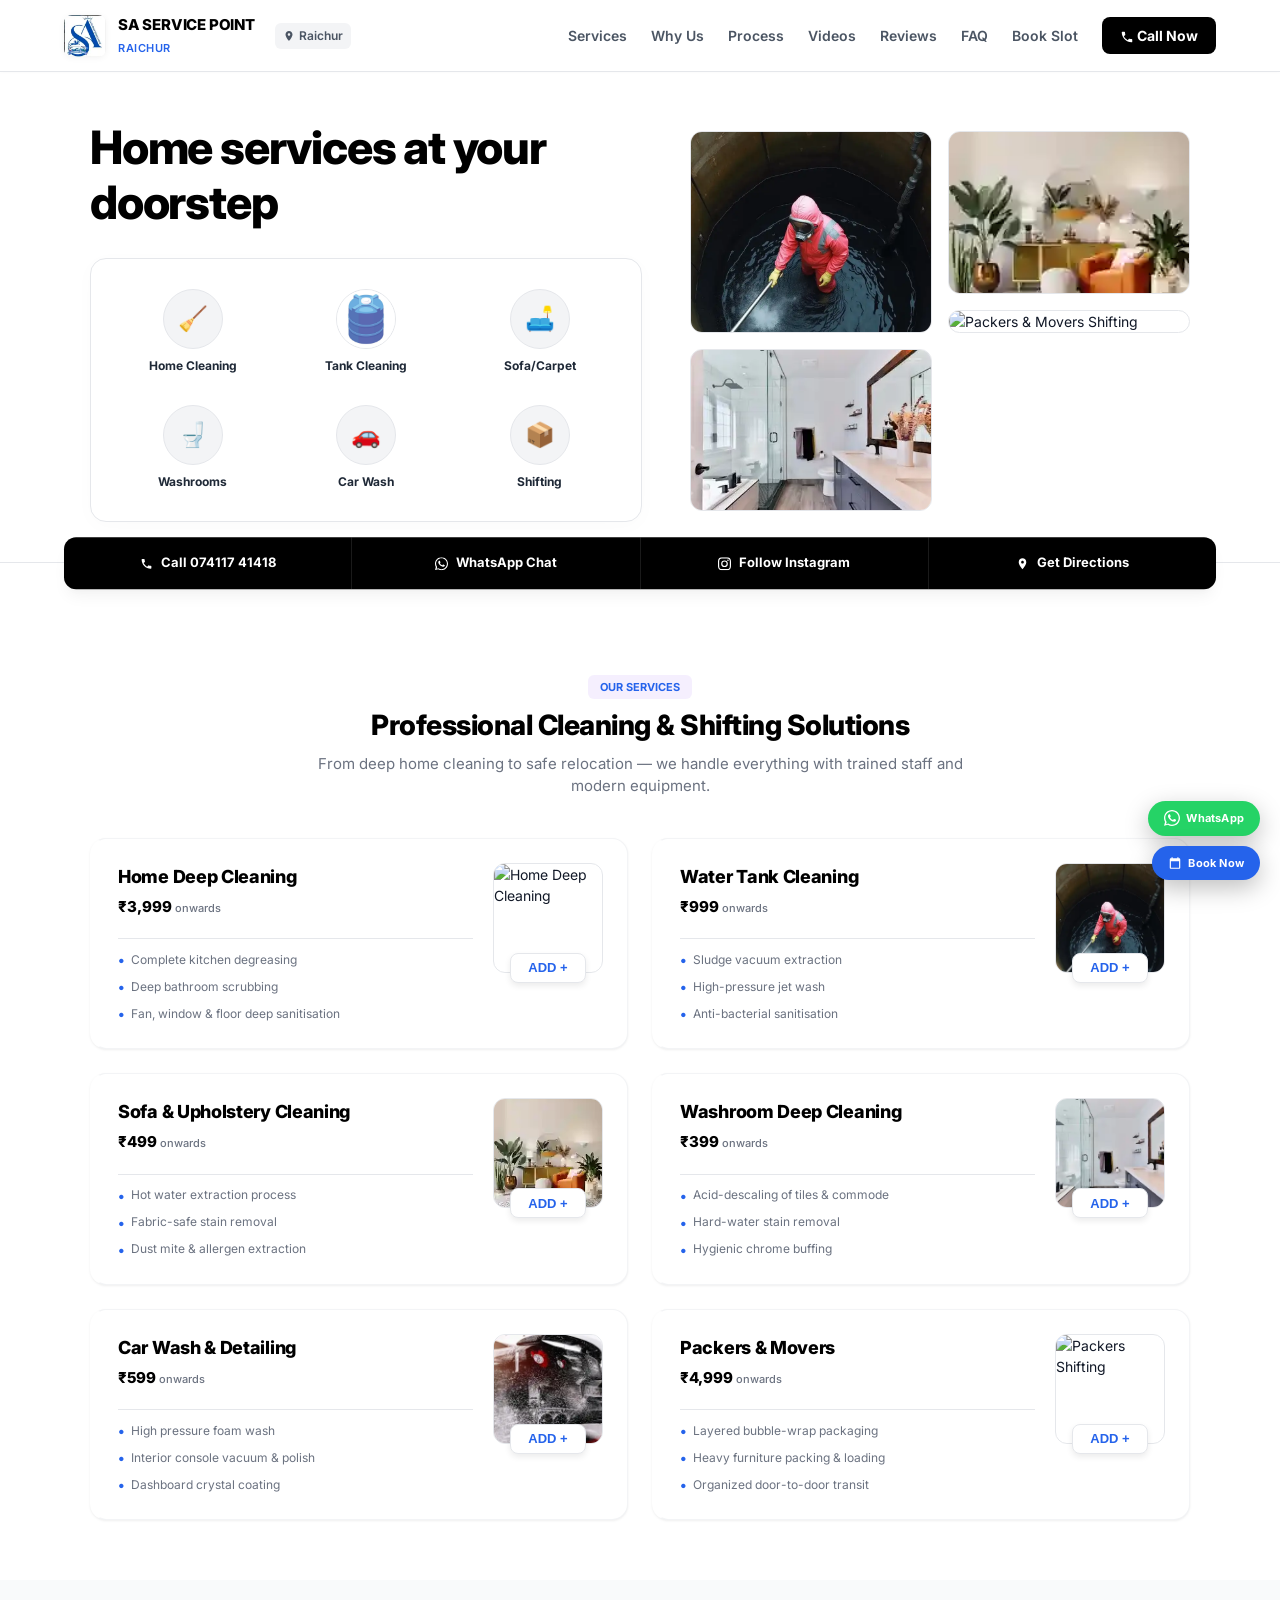
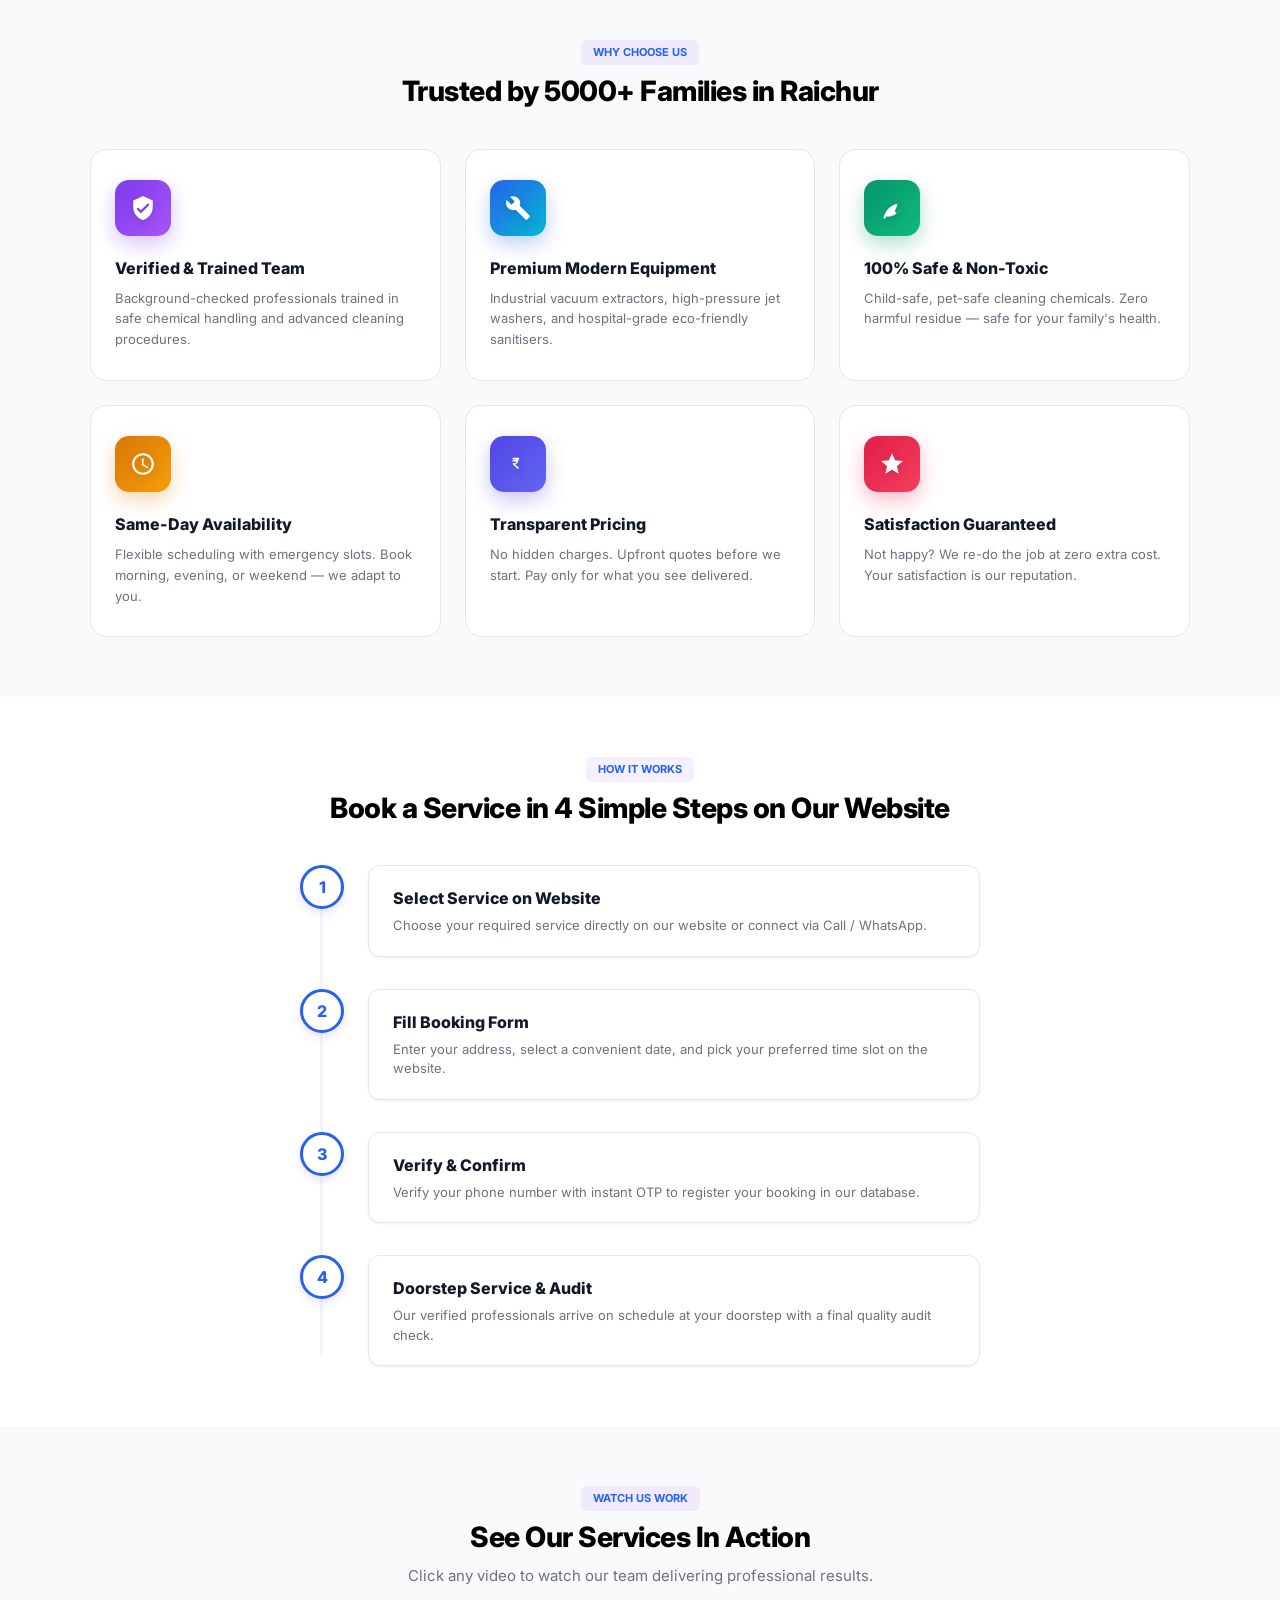
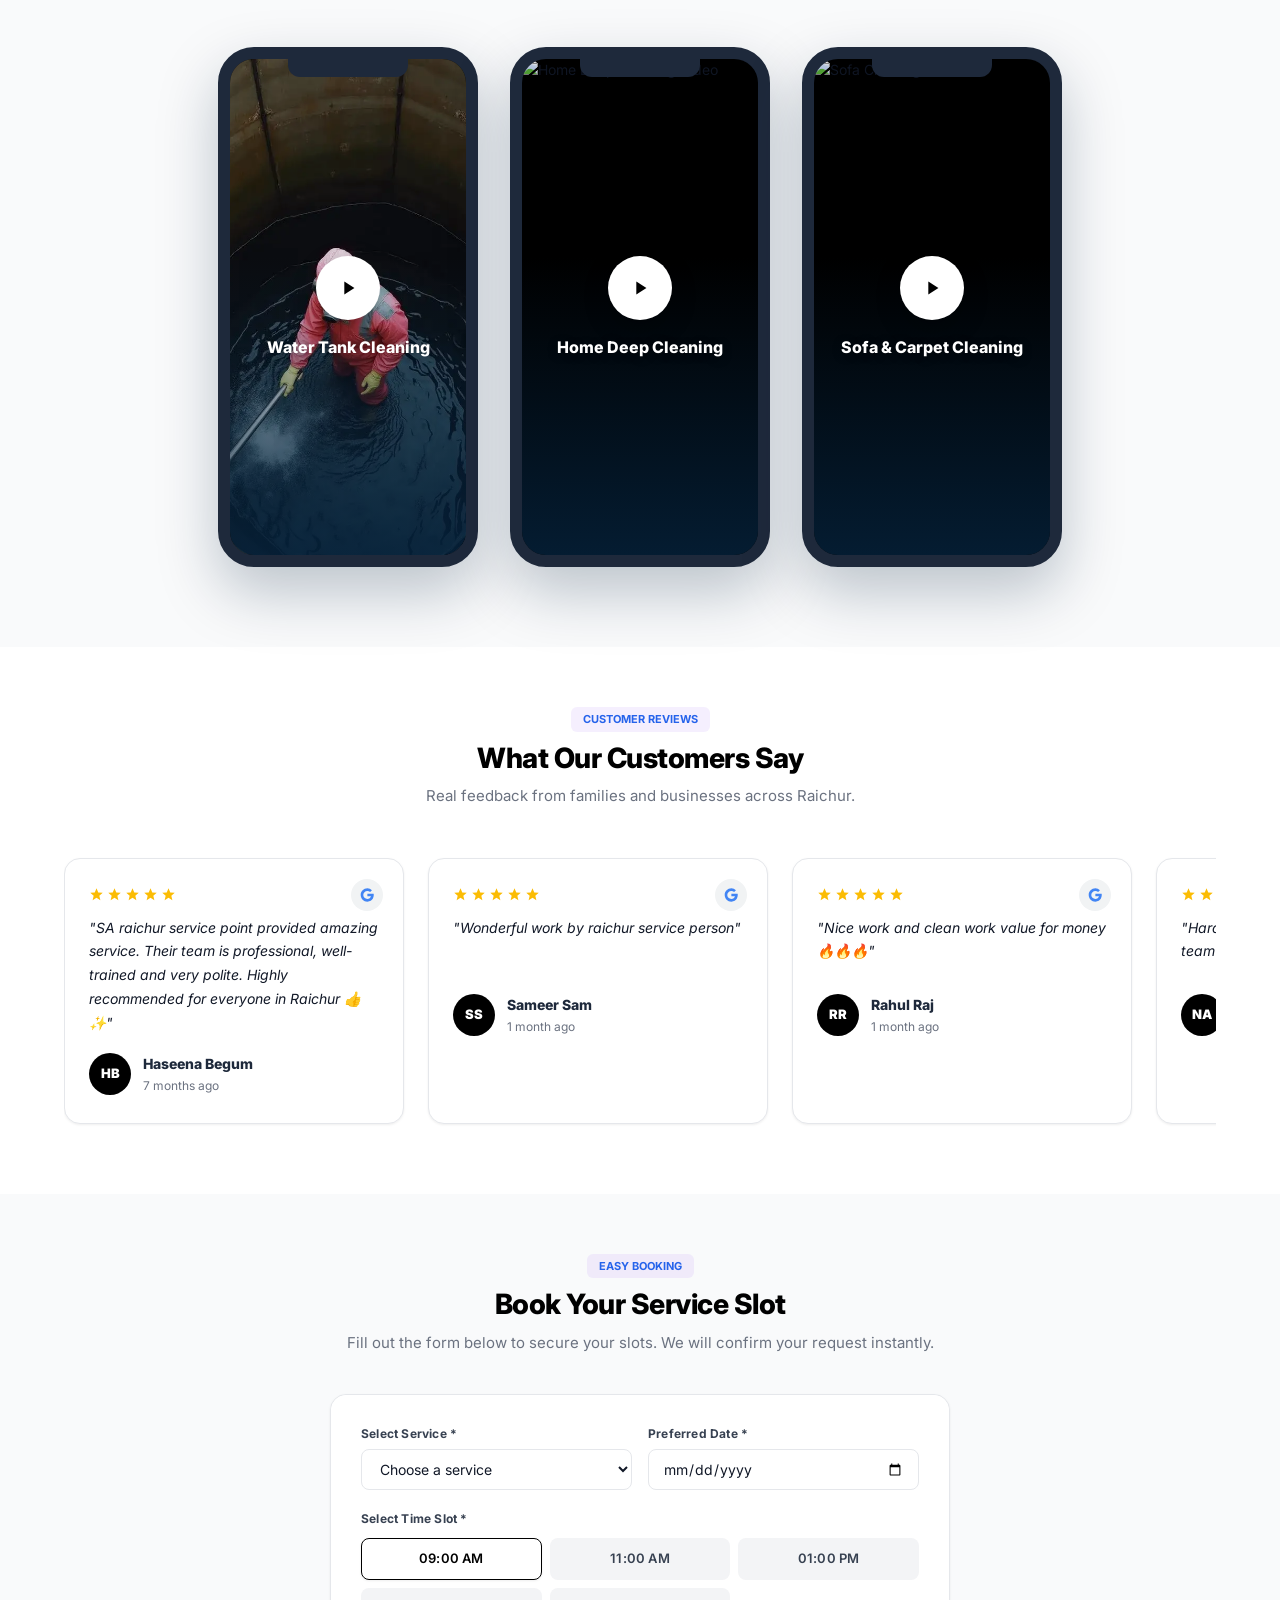
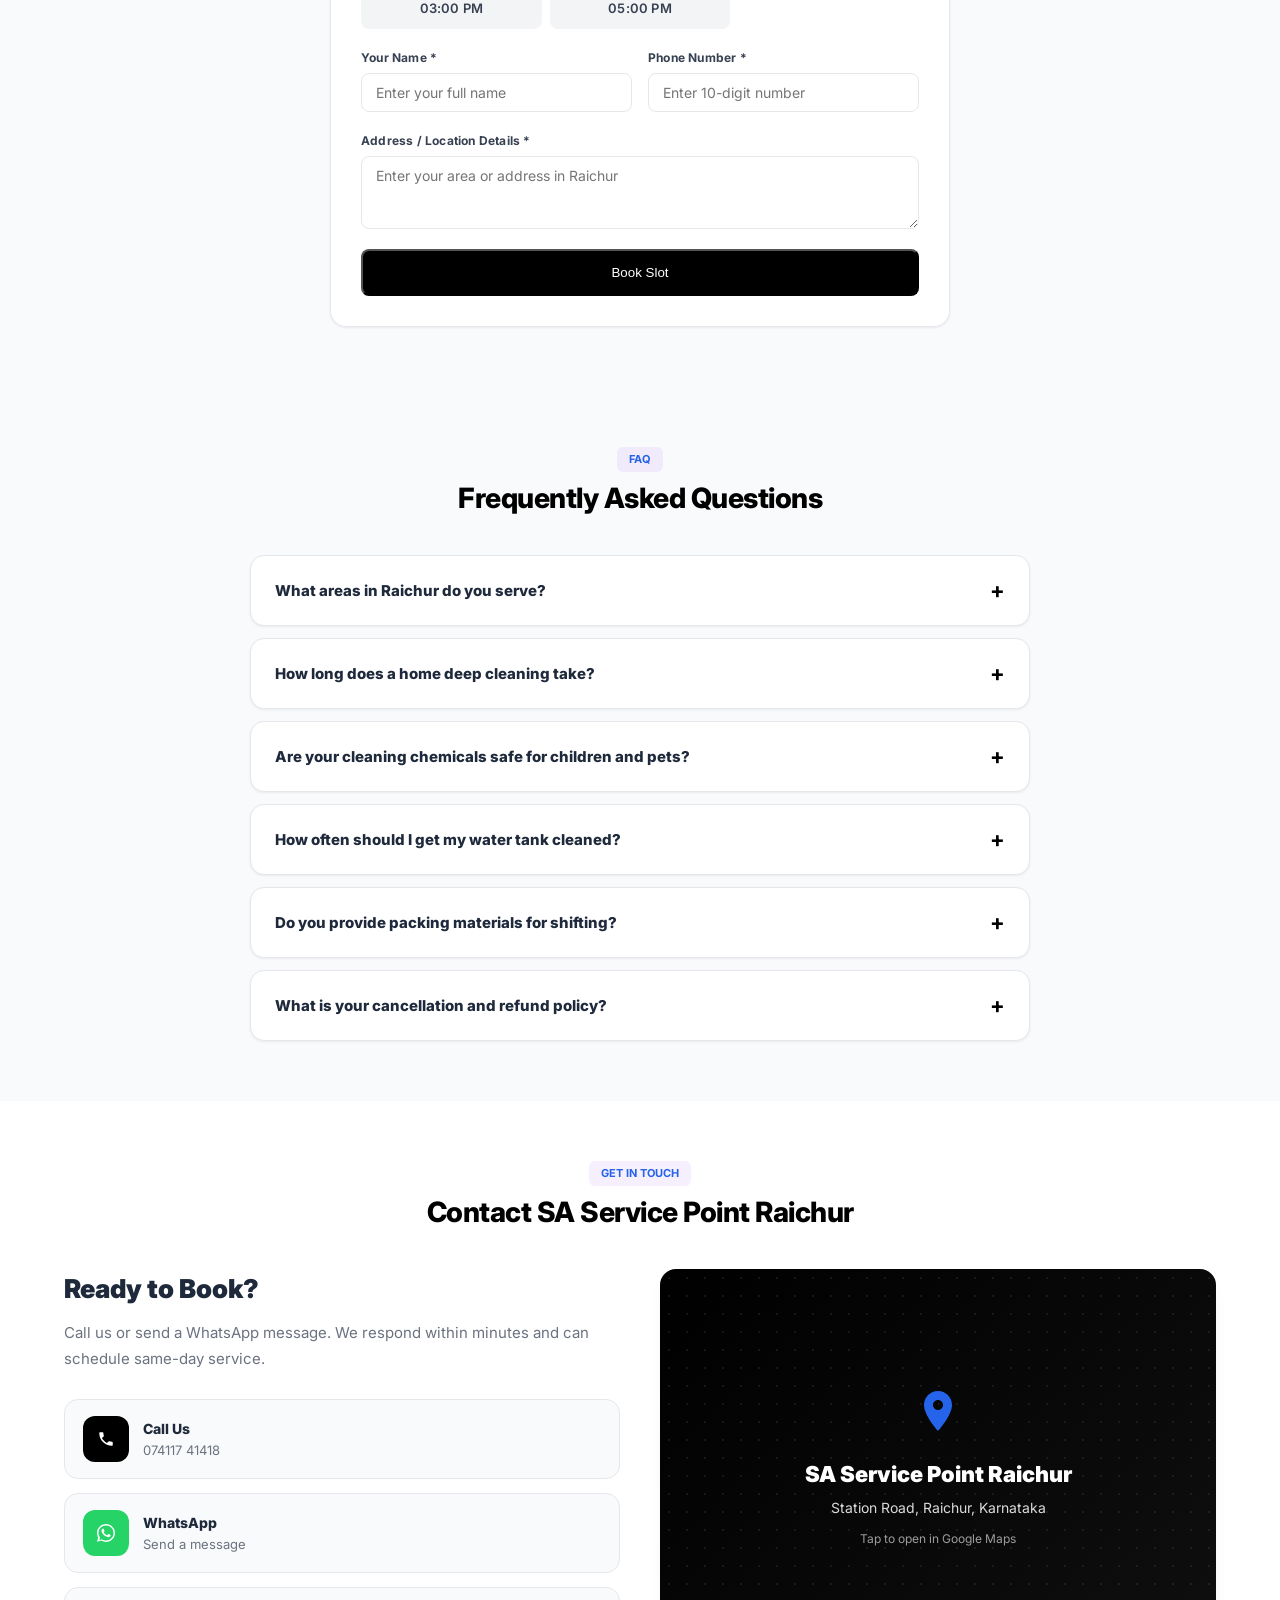
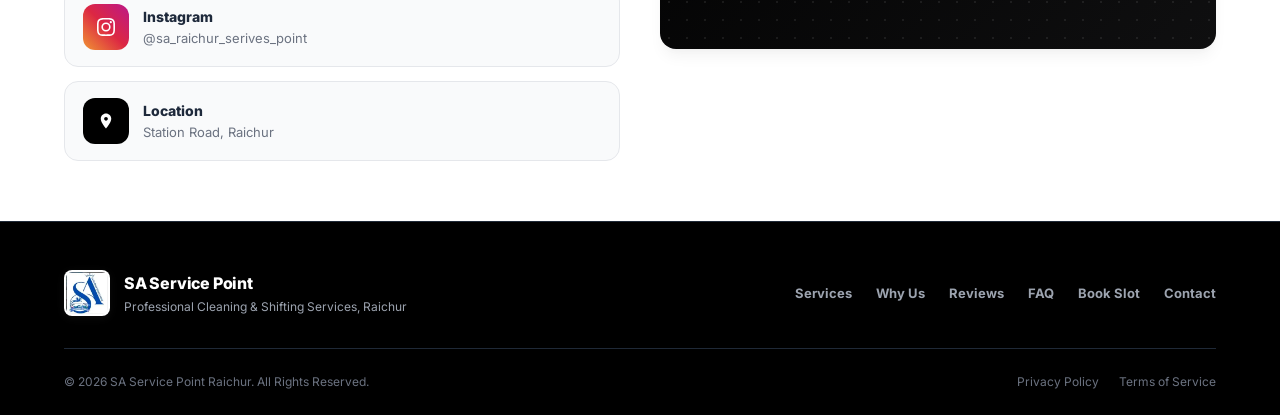
==== commit 7bf29790: "Replace purple accents with professional Royal Blue color palette across the entire codebase" ====
--- a/index.html
+++ b/index.html
@@ -24,7 +24,7 @@
 
     <!-- Critical CSS (Inlined to prevent Render-Blocking) -->
     <style>
-      :root{--primary:#000000;--primary-dark:#111111;--accent:#7c3aed;--navy:#0f0f10;--slate:#1e293b;--text:#111827;--muted:#6b7280;--light:#f9fafb;--white:#ffffff;--border:#e5e7eb;--shadow:0 1px 3px rgba(0,0,0,.05);--radius:16px;--ease:background-color .2s ease,opacity .2s ease,transform .2s ease}
+      :root{--primary:#000000;--primary-dark:#111111;--accent:#2563eb;--navy:#0f0f10;--slate:#1e293b;--text:#111827;--muted:#6b7280;--light:#f9fafb;--white:#ffffff;--border:#e5e7eb;--shadow:0 1px 3px rgba(0,0,0,.05);--radius:16px;--ease:background-color .2s ease,opacity .2s ease,transform .2s ease}
       *{box-sizing:border-box;margin:0;padding:0}
       html{scroll-behavior:smooth;overflow-x:hidden}
       body{font-family:'Inter',system-ui,-apple-system,sans-serif;color:var(--text);background:#ffffff;line-height:1.5;font-size:14px}
--- a/styles.css
+++ b/styles.css
@@ -1,8 +1,8 @@
 :root{
   --primary:#000000;
   --primary-dark:#111111;
-  --accent:#7c3aed;
-  --accent-light:#f3e8ff;
+  --accent:#2563eb;
+  --accent-light:#eff6ff;
   --navy:#0f0f10;
   --slate:#1e293b;
   --text:#111827;
@@ -126,9 +126,18 @@
 .why-grid{display:grid;grid-template-columns:repeat(3,1fr);gap:24px;max-width:1100px;margin:0 auto}
 .why-card{padding:30px 24px;border-radius:var(--radius);background:#ffffff;border:1px solid var(--border);transition:var(--ease);text-align:left;display:flex;flex-direction:column;align-items:flex-start}
 .why-card:hover{transform:translateY(-4px);box-shadow:var(--shadow-lg);border-color:var(--border)}
-.why-icon-wrap{width:52px;height:52px;border-radius:12px;background:#f3f4f6;color:#111827;display:flex;align-items:center;justify-content:center;font-size:22px;margin-bottom:20px;transition:var(--ease);border:1px solid var(--border)}
-.why-icon-wrap svg{fill:currentColor;width:22px;height:22px}
-.why-card:hover .why-icon-wrap{background:var(--accent-light);color:var(--accent);border-color:var(--accent-light)}
+.why-icon-wrap{width:56px;height:56px;border-radius:14px;display:flex;align-items:center;justify-content:center;font-size:22px;margin-bottom:20px;transition:var(--ease);box-shadow:0 8px 20px rgba(0,0,0,0.12)}
+.why-icon-wrap svg{fill:#ffffff;width:26px;height:26px;filter:drop-shadow(0 2px 4px rgba(0,0,0,0.15))}
+
+/* Vibrant Colorful Card Badges */
+.why-card:nth-child(1) .why-icon-wrap{background:linear-gradient(135deg, #7c3aed, #a855f7);box-shadow:0 8px 20px rgba(124,58,237,0.3)}
+.why-card:nth-child(2) .why-icon-wrap{background:linear-gradient(135deg, #2563eb, #06b6d4);box-shadow:0 8px 20px rgba(37,99,235,0.3)}
+.why-card:nth-child(3) .why-icon-wrap{background:linear-gradient(135deg, #059669, #10b981);box-shadow:0 8px 20px rgba(5,150,105,0.3)}
+.why-card:nth-child(4) .why-icon-wrap{background:linear-gradient(135deg, #d97706, #f59e0b);box-shadow:0 8px 20px rgba(217,119,6,0.3)}
+.why-card:nth-child(5) .why-icon-wrap{background:linear-gradient(135deg, #4f46e5, #6366f1);box-shadow:0 8px 20px rgba(79,70,229,0.3)}
+.why-card:nth-child(6) .why-icon-wrap{background:linear-gradient(135deg, #e11d48, #f43f5e);box-shadow:0 8px 20px rgba(225,29,72,0.3)}
+
+.why-card:hover .why-icon-wrap{transform:scale(1.08)}
 .why-card h4{font-size:16px;font-weight:800;margin-bottom:8px;color:#111827}
 .why-card p{font-size:13px;color:var(--muted);line-height:1.6}
 
@@ -865,33 +874,28 @@
   }
 }
 
-/* ── Sticky Action Bar (Mobile & Desktop) ── */
+/* ── Sticky Action Bar (Mobile & Desktop Vertical Stack) ── */
 .sticky-action-bar {
   position: fixed;
-  bottom: 16px;
+  bottom: 20px;
   right: 20px;
   z-index: 2000;
   display: flex;
-  align-items: center;
+  flex-direction: column-reverse;
+  align-items: flex-end;
   gap: 10px;
-  background: rgba(15, 23, 42, 0.85);
-  backdrop-filter: blur(12px);
-  -webkit-backdrop-filter: blur(12px);
-  padding: 8px 12px;
-  border-radius: 40px;
-  border: 1px solid rgba(255, 255, 255, 0.15);
-  box-shadow: 0 10px 30px rgba(0, 0, 0, 0.3);
 }
 .sticky-btn {
   display: flex;
   align-items: center;
   gap: 6px;
-  padding: 8px 14px;
-  border-radius: 24px;
+  padding: 9px 16px;
+  border-radius: 30px;
   font-size: 11px;
   font-weight: 700;
   text-decoration: none;
   letter-spacing: 0.2px;
+  box-shadow: 0 8px 24px rgba(0, 0, 0, 0.25);
   transition: transform 0.2s ease, box-shadow 0.2s ease;
 }
 .sticky-btn-book {
@@ -912,25 +916,13 @@
 }
 @media(max-width: 600px) {
   .sticky-action-bar {
-    left: auto;
     right: 14px;
     bottom: 16px;
-    flex-direction: column-reverse;
-    align-items: flex-end;
     gap: 8px;
-    background: transparent;
-    border: none;
-    backdrop-filter: none;
-    -webkit-backdrop-filter: none;
-    box-shadow: none;
-    padding: 0;
   }
   .sticky-btn {
-    flex: initial;
-    padding: 7px 12px;
+    padding: 8px 13px;
     font-size: 10.5px;
-    border-radius: 20px;
-    box-shadow: 0 6px 18px rgba(0,0,0,0.25);
   }
 }
 
--- a/styles.css
+++ b/styles.css
@@ -1,8 +1,8 @@
 :root{
   --primary:#000000;
   --primary-dark:#111111;
-  --accent:#7c3aed;
-  --accent-light:#f3e8ff;
+  --accent:#2563eb;
+  --accent-light:#eff6ff;
   --navy:#0f0f10;
   --slate:#1e293b;
   --text:#111827;
@@ -126,9 +126,18 @@
 .why-grid{display:grid;grid-template-columns:repeat(3,1fr);gap:24px;max-width:1100px;margin:0 auto}
 .why-card{padding:30px 24px;border-radius:var(--radius);background:#ffffff;border:1px solid var(--border);transition:var(--ease);text-align:left;display:flex;flex-direction:column;align-items:flex-start}
 .why-card:hover{transform:translateY(-4px);box-shadow:var(--shadow-lg);border-color:var(--border)}
-.why-icon-wrap{width:52px;height:52px;border-radius:12px;background:#f3f4f6;color:#111827;display:flex;align-items:center;justify-content:center;font-size:22px;margin-bottom:20px;transition:var(--ease);border:1px solid var(--border)}
-.why-icon-wrap svg{fill:currentColor;width:22px;height:22px}
-.why-card:hover .why-icon-wrap{background:var(--accent-light);color:var(--accent);border-color:var(--accent-light)}
+.why-icon-wrap{width:56px;height:56px;border-radius:14px;display:flex;align-items:center;justify-content:center;font-size:22px;margin-bottom:20px;transition:var(--ease);box-shadow:0 8px 20px rgba(0,0,0,0.12)}
+.why-icon-wrap svg{fill:#ffffff;width:26px;height:26px;filter:drop-shadow(0 2px 4px rgba(0,0,0,0.15))}
+
+/* Vibrant Colorful Card Badges */
+.why-card:nth-child(1) .why-icon-wrap{background:linear-gradient(135deg, #7c3aed, #a855f7);box-shadow:0 8px 20px rgba(124,58,237,0.3)}
+.why-card:nth-child(2) .why-icon-wrap{background:linear-gradient(135deg, #2563eb, #06b6d4);box-shadow:0 8px 20px rgba(37,99,235,0.3)}
+.why-card:nth-child(3) .why-icon-wrap{background:linear-gradient(135deg, #059669, #10b981);box-shadow:0 8px 20px rgba(5,150,105,0.3)}
+.why-card:nth-child(4) .why-icon-wrap{background:linear-gradient(135deg, #d97706, #f59e0b);box-shadow:0 8px 20px rgba(217,119,6,0.3)}
+.why-card:nth-child(5) .why-icon-wrap{background:linear-gradient(135deg, #4f46e5, #6366f1);box-shadow:0 8px 20px rgba(79,70,229,0.3)}
+.why-card:nth-child(6) .why-icon-wrap{background:linear-gradient(135deg, #e11d48, #f43f5e);box-shadow:0 8px 20px rgba(225,29,72,0.3)}
+
+.why-card:hover .why-icon-wrap{transform:scale(1.08)}
 .why-card h4{font-size:16px;font-weight:800;margin-bottom:8px;color:#111827}
 .why-card p{font-size:13px;color:var(--muted);line-height:1.6}
 
@@ -865,33 +874,28 @@
   }
 }
 
-/* ── Sticky Action Bar (Mobile & Desktop) ── */
+/* ── Sticky Action Bar (Mobile & Desktop Vertical Stack) ── */
 .sticky-action-bar {
   position: fixed;
-  bottom: 16px;
+  bottom: 20px;
   right: 20px;
   z-index: 2000;
   display: flex;
-  align-items: center;
+  flex-direction: column-reverse;
+  align-items: flex-end;
   gap: 10px;
-  background: rgba(15, 23, 42, 0.85);
-  backdrop-filter: blur(12px);
-  -webkit-backdrop-filter: blur(12px);
-  padding: 8px 12px;
-  border-radius: 40px;
-  border: 1px solid rgba(255, 255, 255, 0.15);
-  box-shadow: 0 10px 30px rgba(0, 0, 0, 0.3);
 }
 .sticky-btn {
   display: flex;
   align-items: center;
   gap: 6px;
-  padding: 8px 14px;
-  border-radius: 24px;
+  padding: 9px 16px;
+  border-radius: 30px;
   font-size: 11px;
   font-weight: 700;
   text-decoration: none;
   letter-spacing: 0.2px;
+  box-shadow: 0 8px 24px rgba(0, 0, 0, 0.25);
   transition: transform 0.2s ease, box-shadow 0.2s ease;
 }
 .sticky-btn-book {
@@ -912,25 +916,13 @@
 }
 @media(max-width: 600px) {
   .sticky-action-bar {
-    left: auto;
     right: 14px;
     bottom: 16px;
-    flex-direction: column-reverse;
-    align-items: flex-end;
     gap: 8px;
-    background: transparent;
-    border: none;
-    backdrop-filter: none;
-    -webkit-backdrop-filter: none;
-    box-shadow: none;
-    padding: 0;
   }
   .sticky-btn {
-    flex: initial;
-    padding: 7px 12px;
+    padding: 8px 13px;
     font-size: 10.5px;
-    border-radius: 20px;
-    box-shadow: 0 6px 18px rgba(0,0,0,0.25);
   }
 }
 
--- a/styles.css
+++ b/styles.css
@@ -1,8 +1,8 @@
 :root{
   --primary:#000000;
   --primary-dark:#111111;
-  --accent:#7c3aed;
-  --accent-light:#f3e8ff;
+  --accent:#2563eb;
+  --accent-light:#eff6ff;
   --navy:#0f0f10;
   --slate:#1e293b;
   --text:#111827;
@@ -126,9 +126,18 @@
 .why-grid{display:grid;grid-template-columns:repeat(3,1fr);gap:24px;max-width:1100px;margin:0 auto}
 .why-card{padding:30px 24px;border-radius:var(--radius);background:#ffffff;border:1px solid var(--border);transition:var(--ease);text-align:left;display:flex;flex-direction:column;align-items:flex-start}
 .why-card:hover{transform:translateY(-4px);box-shadow:var(--shadow-lg);border-color:var(--border)}
-.why-icon-wrap{width:52px;height:52px;border-radius:12px;background:#f3f4f6;color:#111827;display:flex;align-items:center;justify-content:center;font-size:22px;margin-bottom:20px;transition:var(--ease);border:1px solid var(--border)}
-.why-icon-wrap svg{fill:currentColor;width:22px;height:22px}
-.why-card:hover .why-icon-wrap{background:var(--accent-light);color:var(--accent);border-color:var(--accent-light)}
+.why-icon-wrap{width:56px;height:56px;border-radius:14px;display:flex;align-items:center;justify-content:center;font-size:22px;margin-bottom:20px;transition:var(--ease);box-shadow:0 8px 20px rgba(0,0,0,0.12)}
+.why-icon-wrap svg{fill:#ffffff;width:26px;height:26px;filter:drop-shadow(0 2px 4px rgba(0,0,0,0.15))}
+
+/* Vibrant Colorful Card Badges */
+.why-card:nth-child(1) .why-icon-wrap{background:linear-gradient(135deg, #7c3aed, #a855f7);box-shadow:0 8px 20px rgba(124,58,237,0.3)}
+.why-card:nth-child(2) .why-icon-wrap{background:linear-gradient(135deg, #2563eb, #06b6d4);box-shadow:0 8px 20px rgba(37,99,235,0.3)}
+.why-card:nth-child(3) .why-icon-wrap{background:linear-gradient(135deg, #059669, #10b981);box-shadow:0 8px 20px rgba(5,150,105,0.3)}
+.why-card:nth-child(4) .why-icon-wrap{background:linear-gradient(135deg, #d97706, #f59e0b);box-shadow:0 8px 20px rgba(217,119,6,0.3)}
+.why-card:nth-child(5) .why-icon-wrap{background:linear-gradient(135deg, #4f46e5, #6366f1);box-shadow:0 8px 20px rgba(79,70,229,0.3)}
+.why-card:nth-child(6) .why-icon-wrap{background:linear-gradient(135deg, #e11d48, #f43f5e);box-shadow:0 8px 20px rgba(225,29,72,0.3)}
+
+.why-card:hover .why-icon-wrap{transform:scale(1.08)}
 .why-card h4{font-size:16px;font-weight:800;margin-bottom:8px;color:#111827}
 .why-card p{font-size:13px;color:var(--muted);line-height:1.6}
 
@@ -865,33 +874,28 @@
   }
 }
 
-/* ── Sticky Action Bar (Mobile & Desktop) ── */
+/* ── Sticky Action Bar (Mobile & Desktop Vertical Stack) ── */
 .sticky-action-bar {
   position: fixed;
-  bottom: 16px;
+  bottom: 20px;
   right: 20px;
   z-index: 2000;
   display: flex;
-  align-items: center;
+  flex-direction: column-reverse;
+  align-items: flex-end;
   gap: 10px;
-  background: rgba(15, 23, 42, 0.85);
-  backdrop-filter: blur(12px);
-  -webkit-backdrop-filter: blur(12px);
-  padding: 8px 12px;
-  border-radius: 40px;
-  border: 1px solid rgba(255, 255, 255, 0.15);
-  box-shadow: 0 10px 30px rgba(0, 0, 0, 0.3);
 }
 .sticky-btn {
   display: flex;
   align-items: center;
   gap: 6px;
-  padding: 8px 14px;
-  border-radius: 24px;
+  padding: 9px 16px;
+  border-radius: 30px;
   font-size: 11px;
   font-weight: 700;
   text-decoration: none;
   letter-spacing: 0.2px;
+  box-shadow: 0 8px 24px rgba(0, 0, 0, 0.25);
   transition: transform 0.2s ease, box-shadow 0.2s ease;
 }
 .sticky-btn-book {
@@ -912,25 +916,13 @@
 }
 @media(max-width: 600px) {
   .sticky-action-bar {
-    left: auto;
     right: 14px;
     bottom: 16px;
-    flex-direction: column-reverse;
-    align-items: flex-end;
     gap: 8px;
-    background: transparent;
-    border: none;
-    backdrop-filter: none;
-    -webkit-backdrop-filter: none;
-    box-shadow: none;
-    padding: 0;
   }
   .sticky-btn {
-    flex: initial;
-    padding: 7px 12px;
+    padding: 8px 13px;
     font-size: 10.5px;
-    border-radius: 20px;
-    box-shadow: 0 6px 18px rgba(0,0,0,0.25);
   }
 }
 
